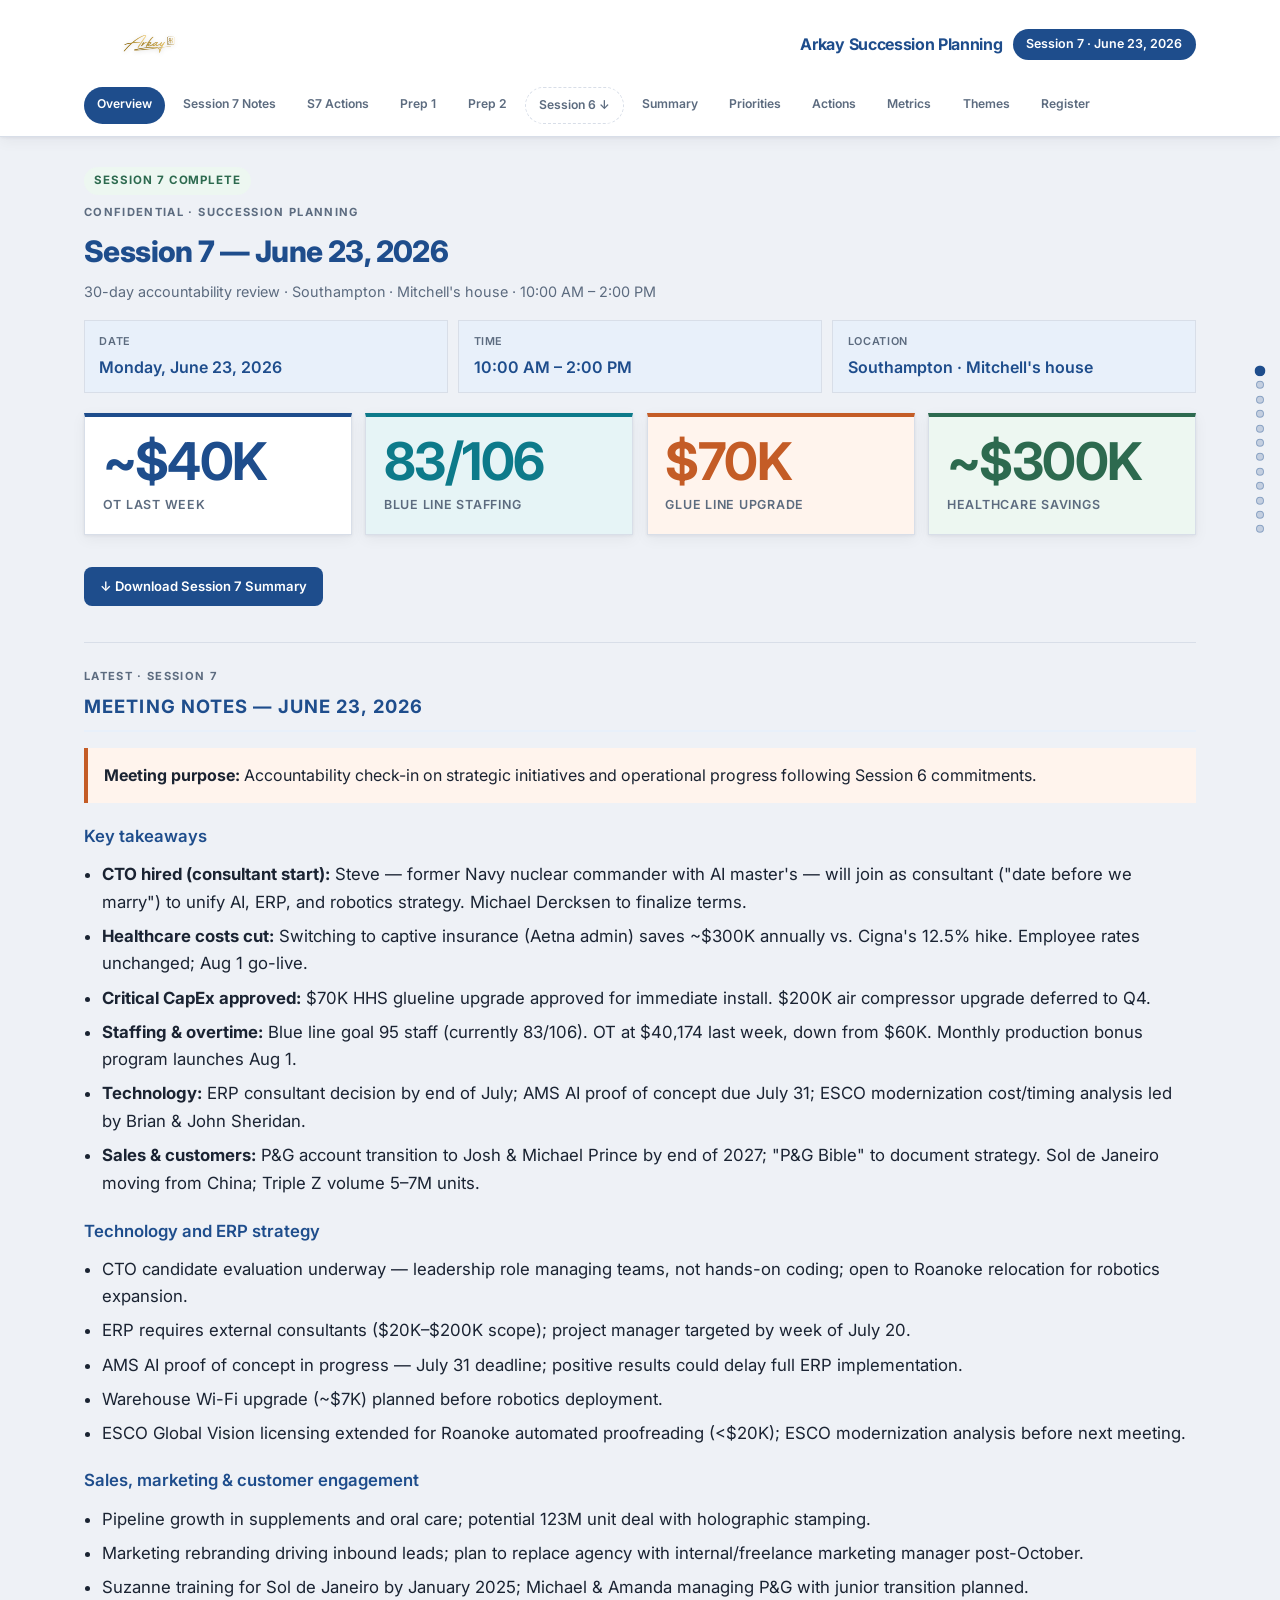
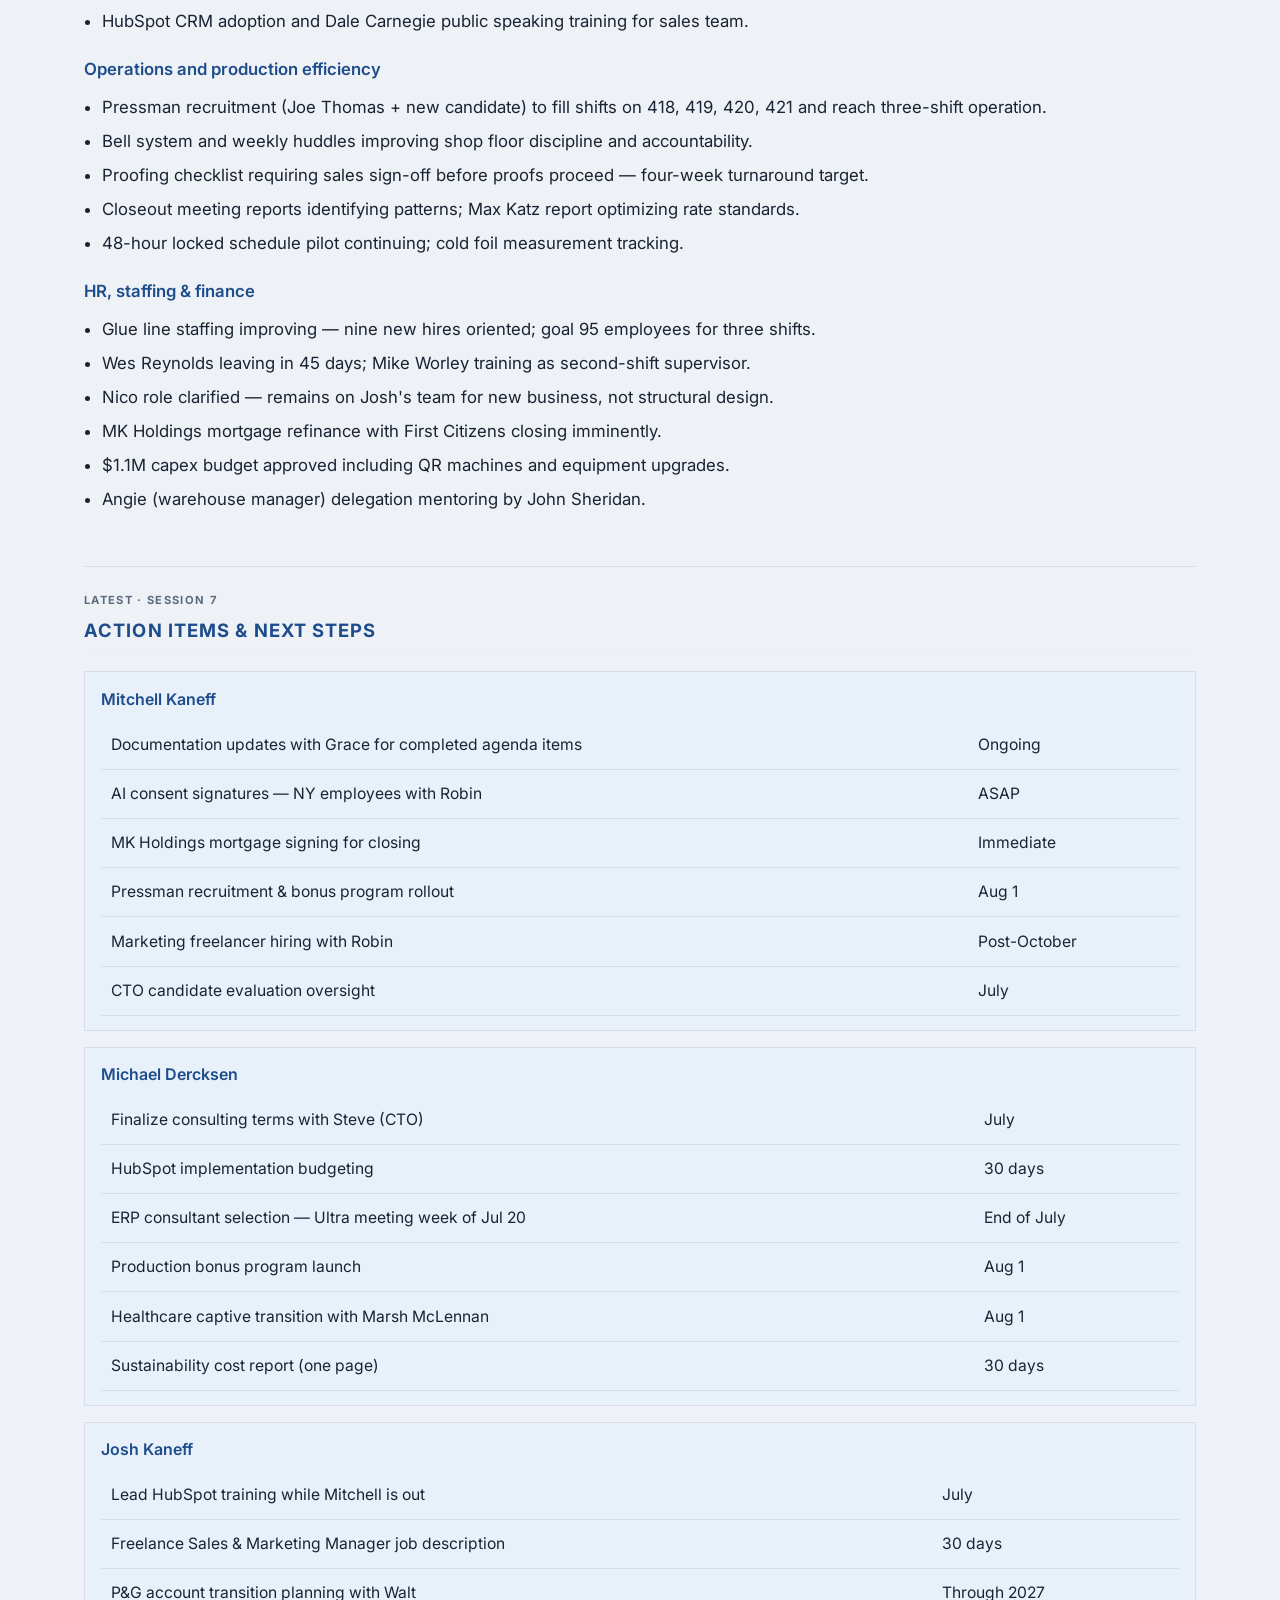
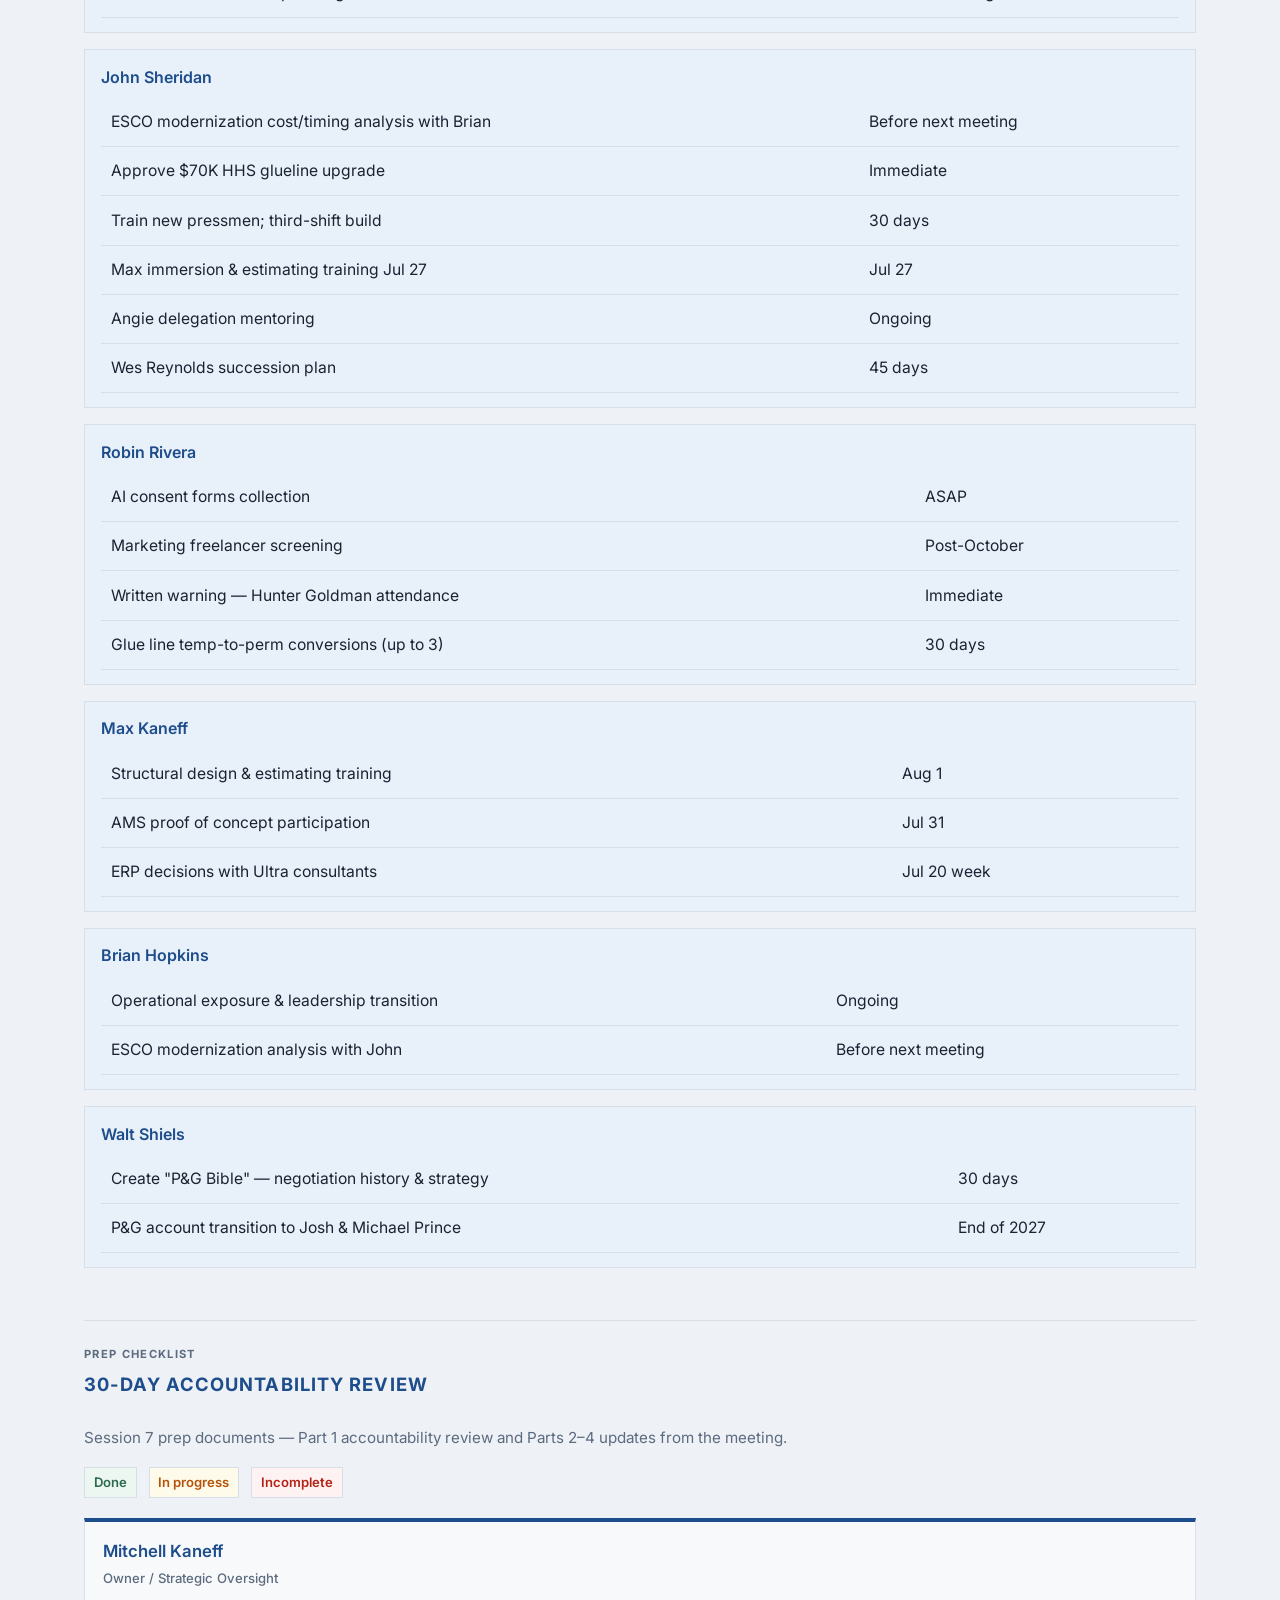
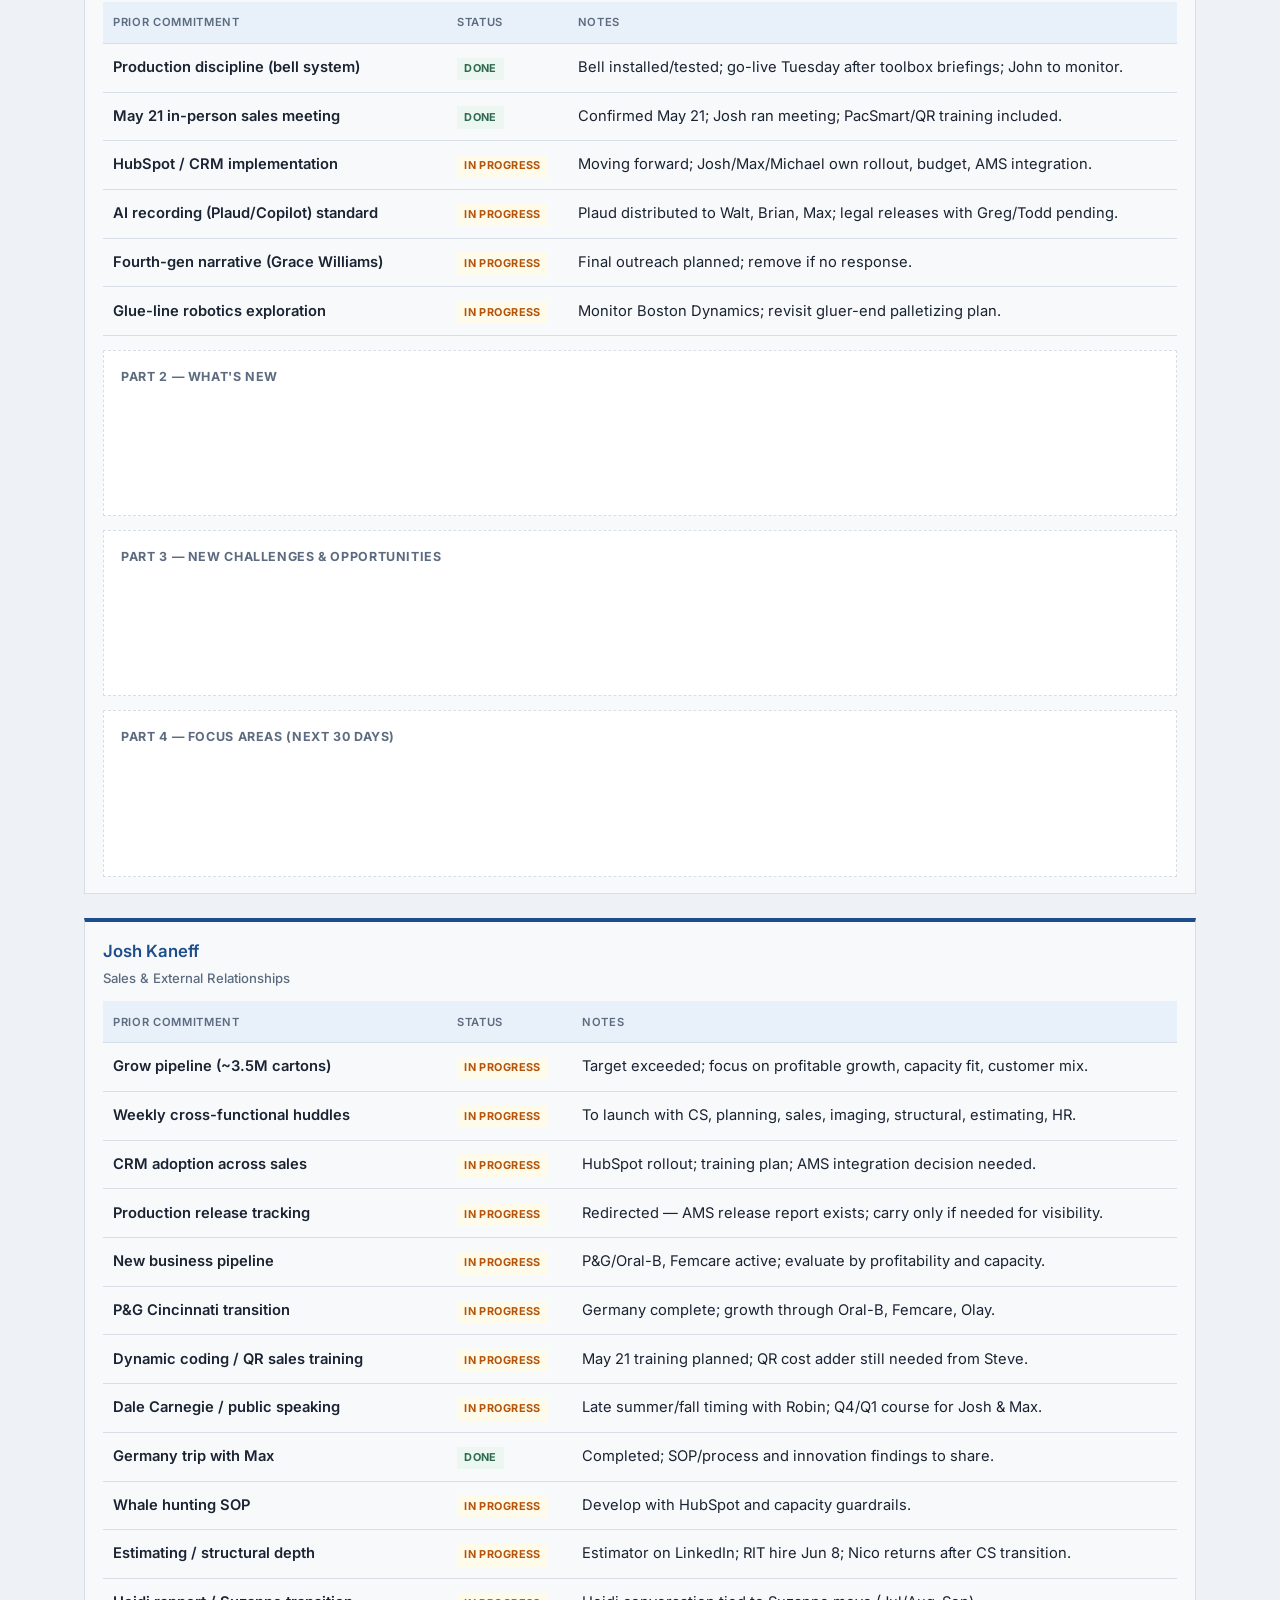
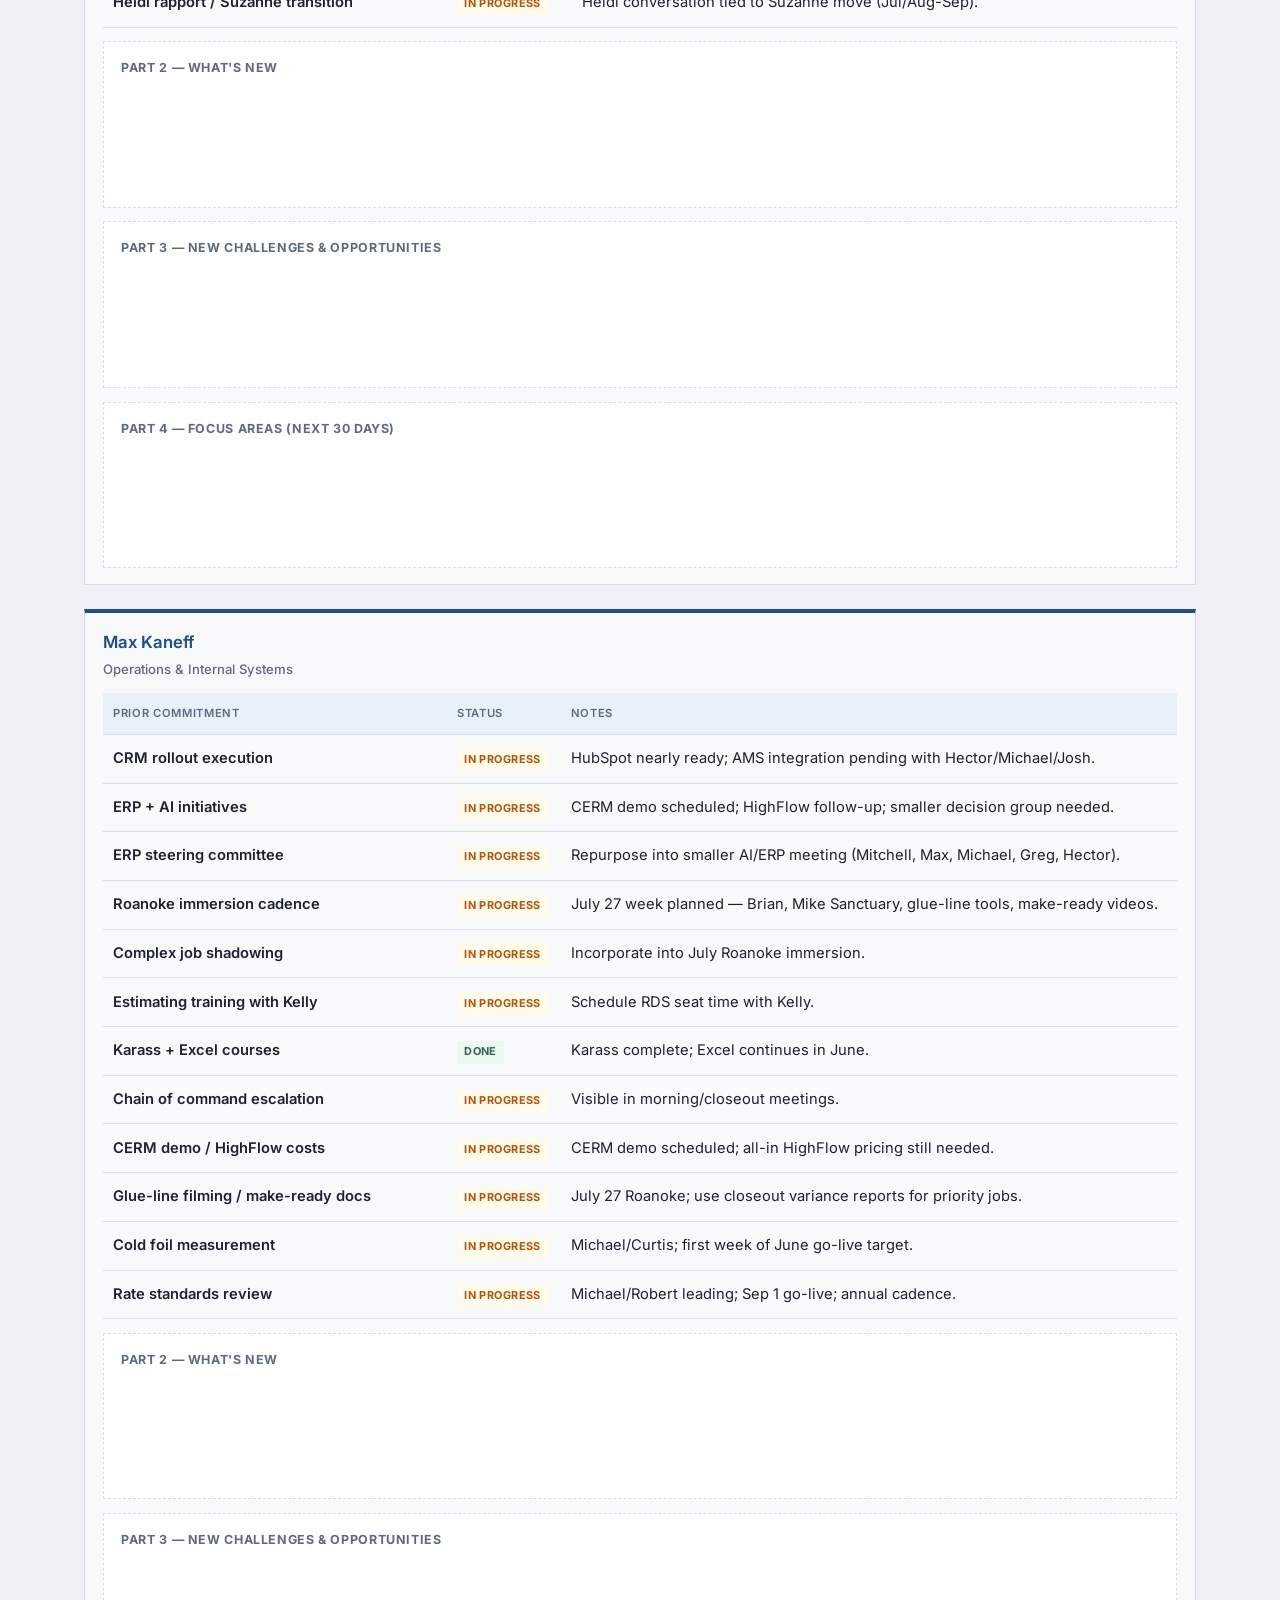
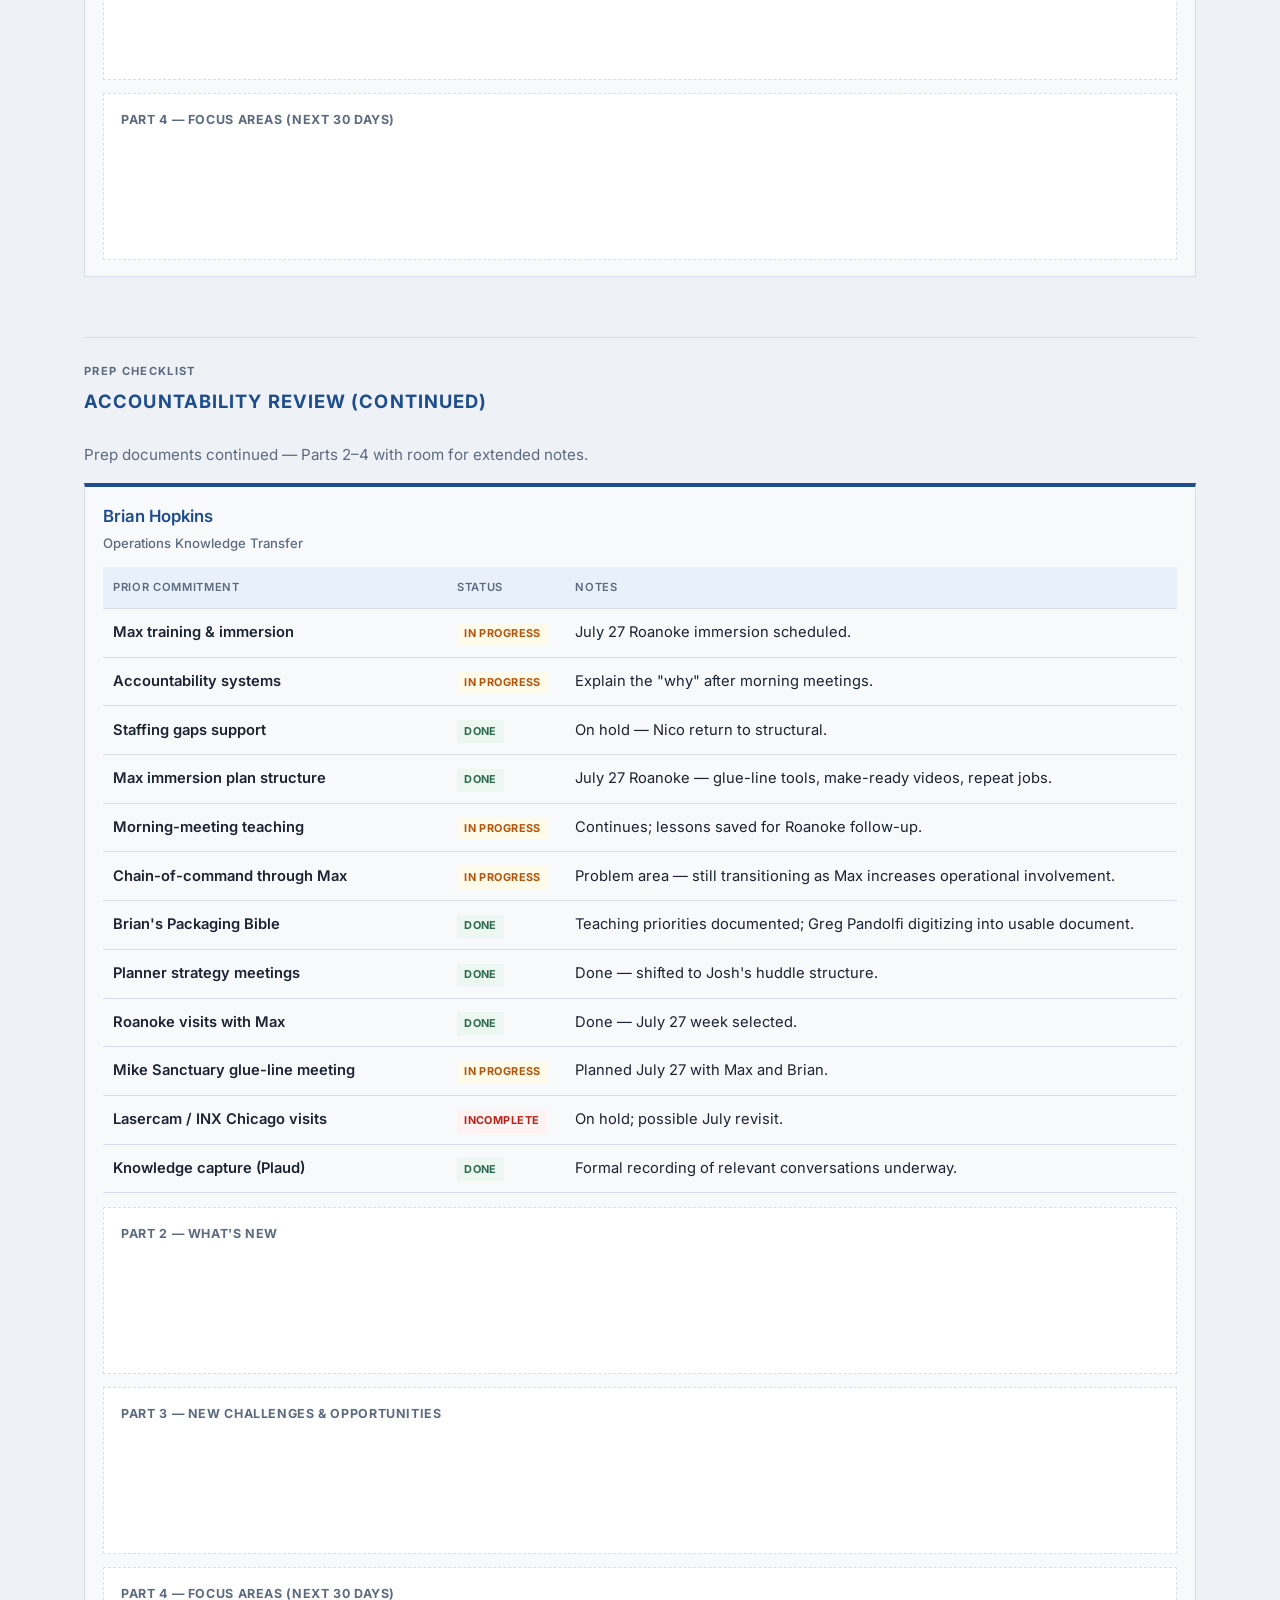
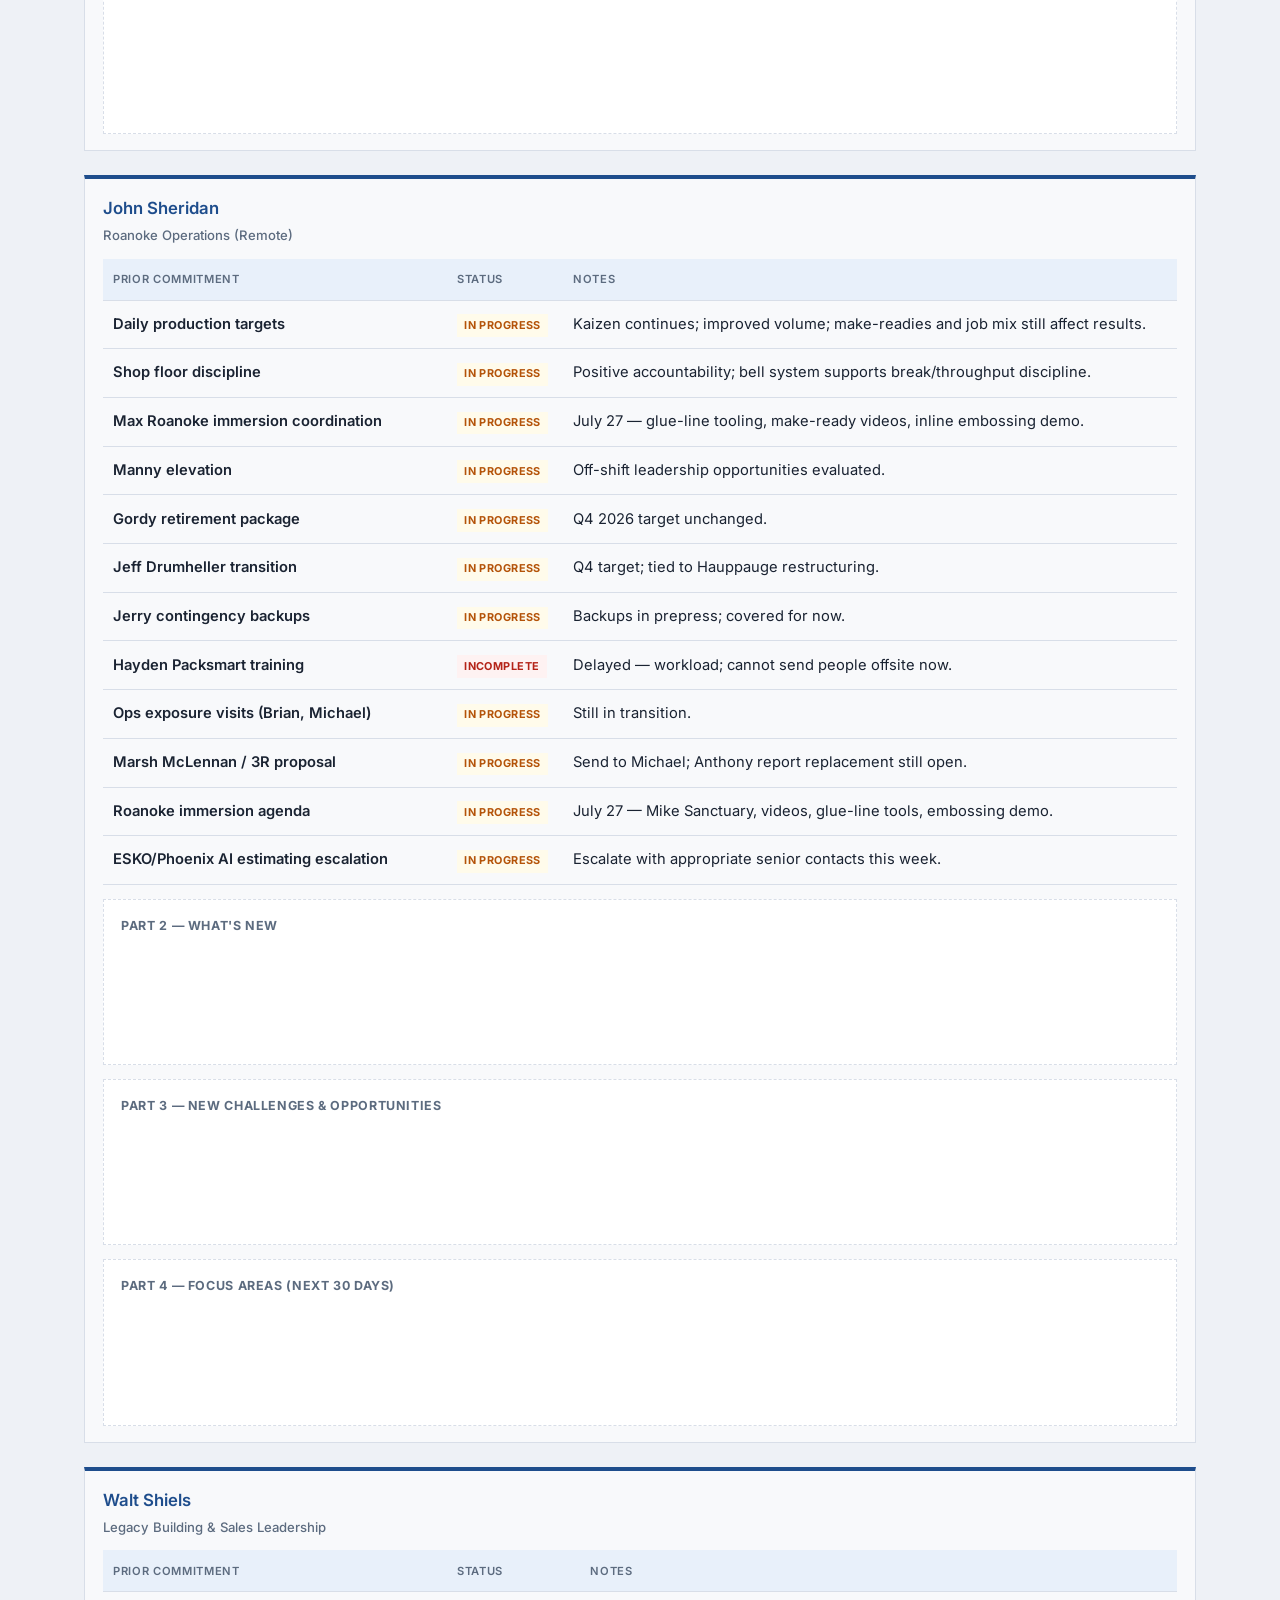
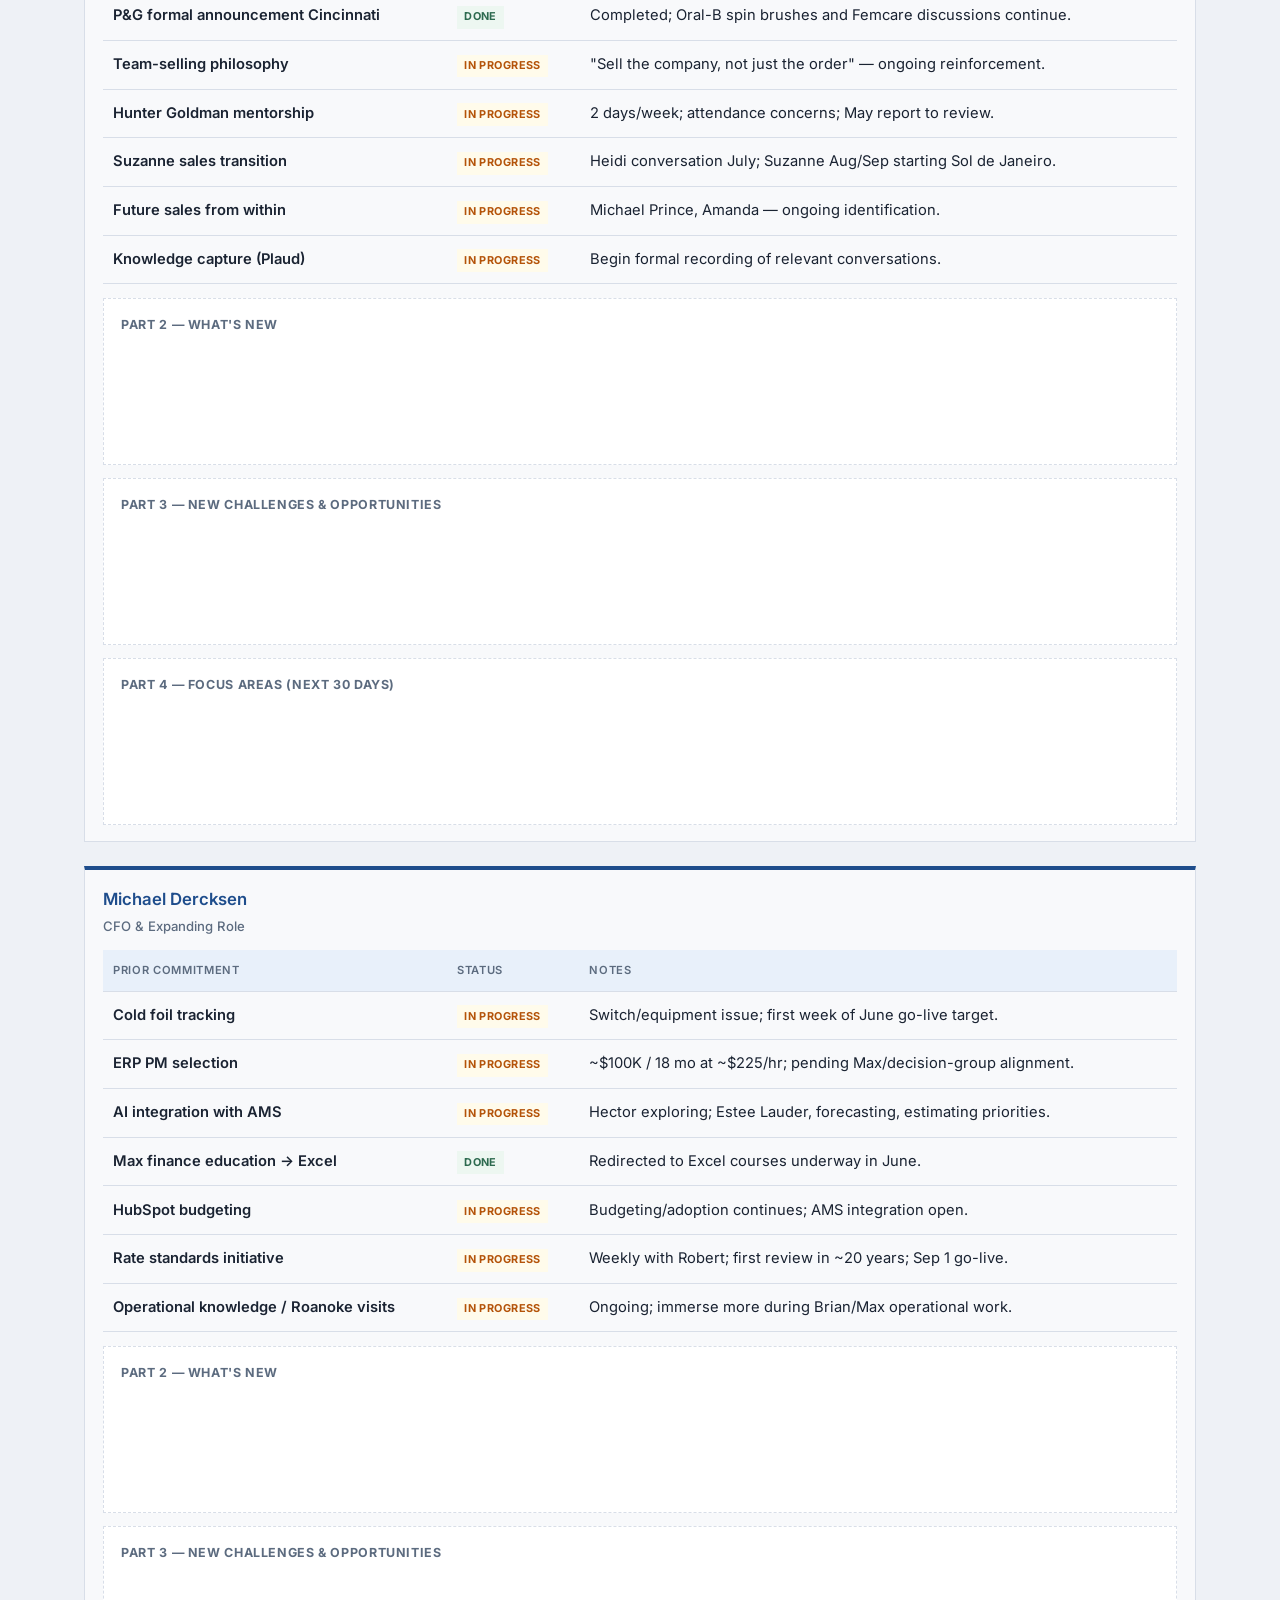
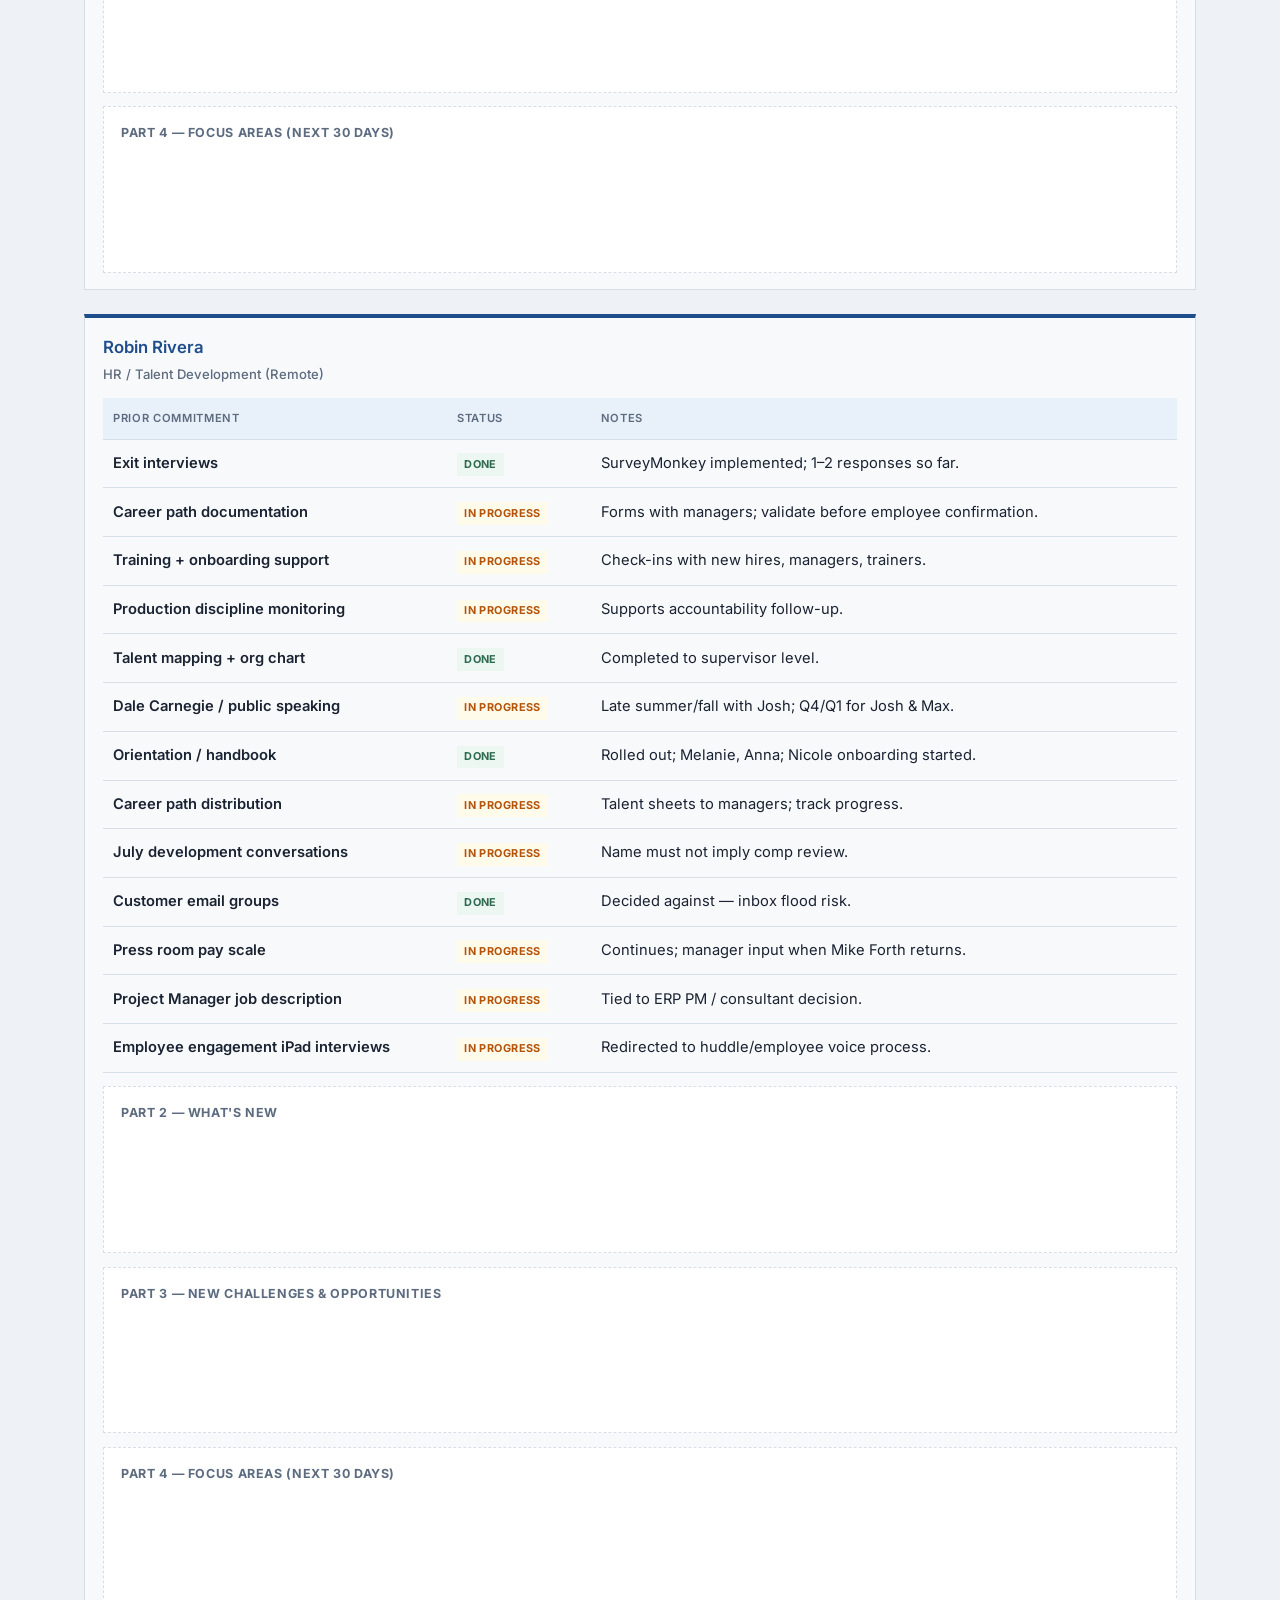
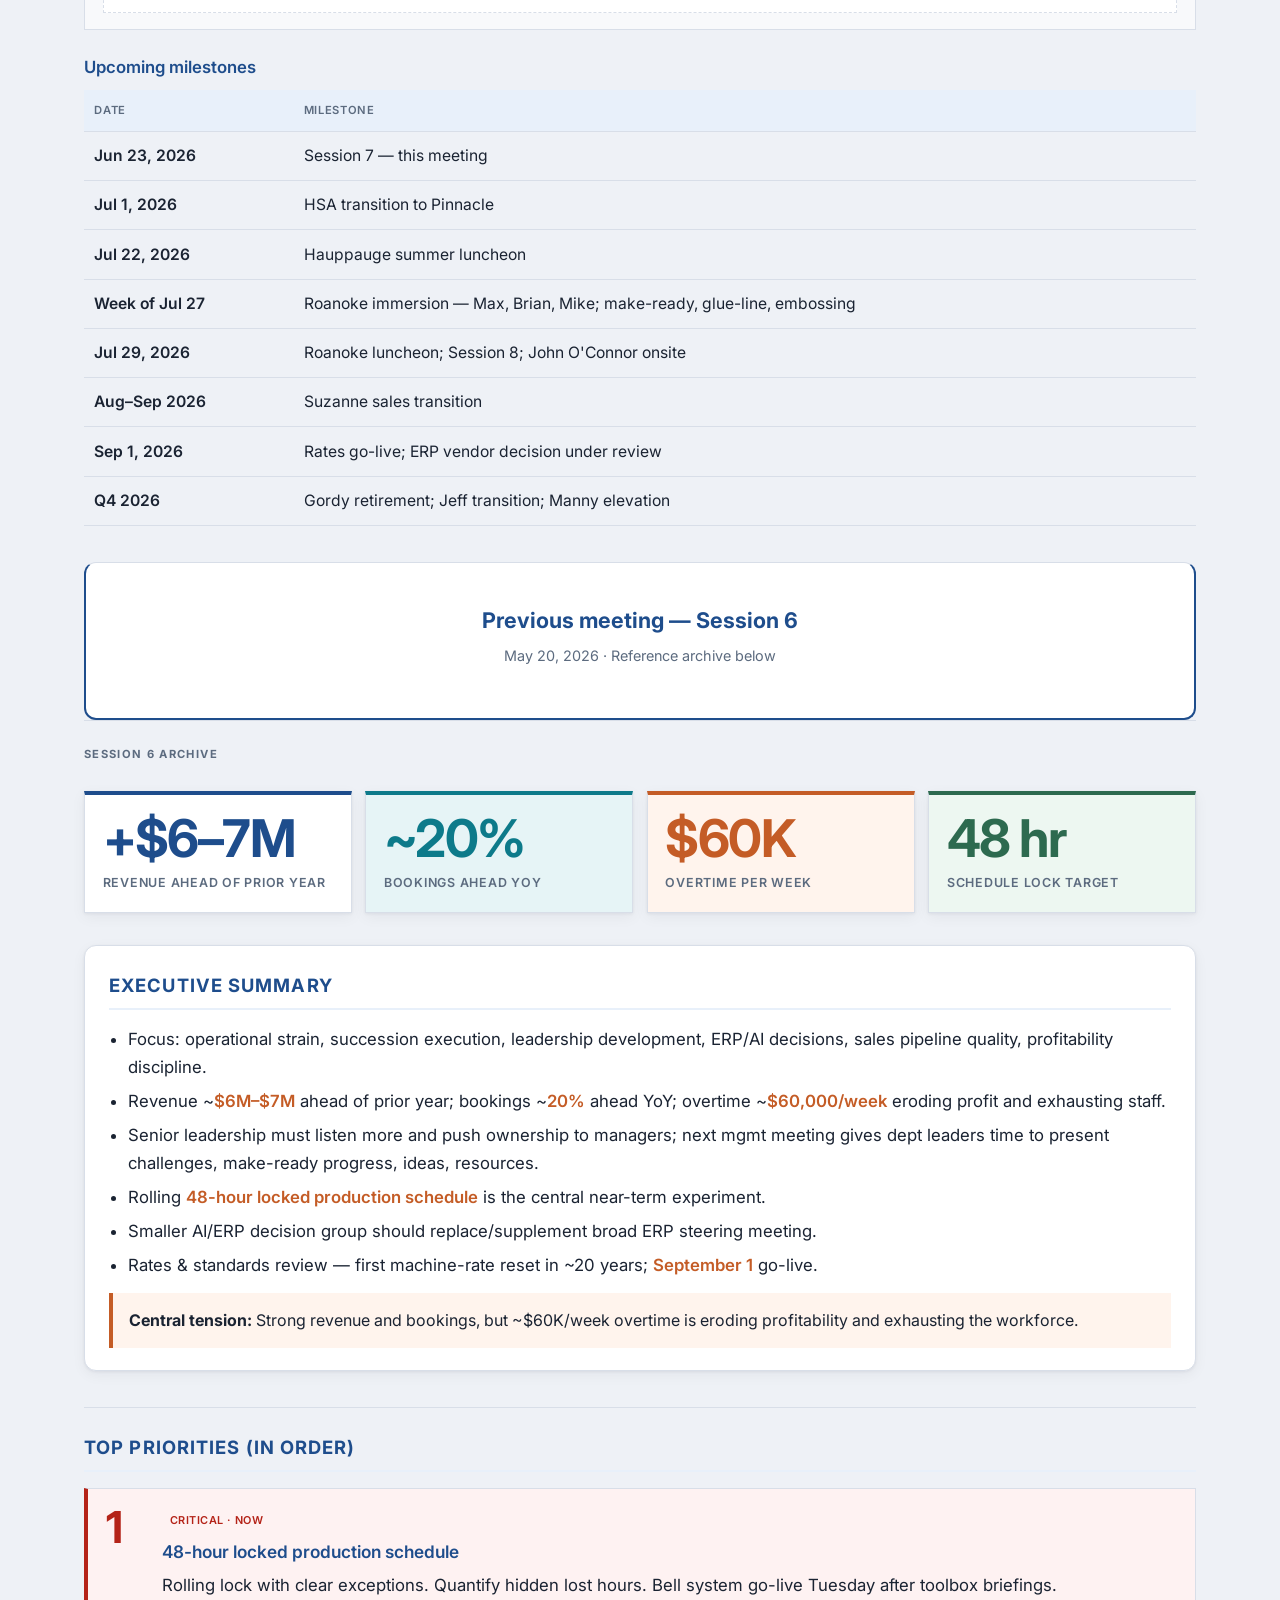
==== index.html @ f7eaaae0 "Restore Brian blank prep fields and switch summary download to PDF. Mark all X items done in Brian P" ====
<!DOCTYPE html>
<html lang="en">
<head>
  <meta charset="UTF-8" />
  <meta name="viewport" content="width=device-width, initial-scale=1.0" />
  <title>Arkay Succession Planning — Session 7 · June 23, 2026</title>
  <link rel="preconnect" href="https://fonts.googleapis.com" />
  <link rel="preconnect" href="https://fonts.gstatic.com" crossorigin />
  <link href="https://fonts.googleapis.com/css2?family=Inter:wght@400;500;600;700&display=swap" rel="stylesheet" />
  <style>
    :root {
      --bg: #eef1f6;
      --surface: #ffffff;
      --muted-bg: #f8f9fb;
      --text: #1a2332;
      --text-muted: #5c6b7f;
      --border: #d8dee8;
      --navy: #1e4d8c;
      --navy-soft: #e8f0fa;
      --teal: #0d7a8a;
      --teal-soft: #e6f4f6;
      --orange: #c45c26;
      --orange-soft: #fff4ed;
      --green: #2d6a4f;
      --green-soft: #edf7f1;
      --amber: #b45309;
      --amber-soft: #fffbeb;
      --red: #b42318;
      --red-soft: #fef2f2;
      --shadow: 0 1px 3px rgba(15, 23, 42, 0.06), 0 4px 14px rgba(15, 23, 42, 0.05);
      --radius: 12px;
      --header-h: 9.75rem;
    }

    *, *::before, *::after { box-sizing: border-box; margin: 0; padding: 0; }

    html {
      scroll-behavior: smooth;
      scroll-padding-top: var(--header-h);
    }

    body {
      font-family: "Inter", system-ui, sans-serif;
      font-size: 1.05rem;
      line-height: 1.65;
      color: var(--text);
      background: var(--bg);
    }

    .site-header {
      position: sticky;
      top: 0;
      z-index: 100;
      background: var(--surface);
      border-bottom: 1px solid var(--border);
      box-shadow: var(--shadow);
    }

    .header-inner {
      max-width: 72rem;
      margin: 0 auto;
      padding: 0.65rem 1.25rem 0.55rem;
    }

    .brand-row {
      display: flex;
      flex-wrap: wrap;
      align-items: center;
      gap: 0.85rem;
      margin-bottom: 0.55rem;
    }

    .logo-link {
      display: inline-flex;
      align-items: center;
      flex-shrink: 0;
      text-decoration: none;
      line-height: 0;
      transition: opacity 0.2s, transform 0.2s;
    }

    .logo-link:hover { opacity: 0.82; transform: scale(1.02); }

    .site-logo {
      height: clamp(48px, 7.5vw, 68px);
      width: auto;
      max-width: 220px;
      object-fit: contain;
      display: block;
      background: transparent;
      filter: drop-shadow(0 1px 2px rgba(0, 0, 0, 0.12));
    }

    .brand-meta {
      display: flex;
      flex-wrap: wrap;
      align-items: center;
      gap: 0.65rem;
      margin-left: auto;
    }

    .brand {
      font-size: 1rem;
      font-weight: 700;
      color: var(--navy);
      letter-spacing: -0.02em;
    }

    .date-pill {
      font-size: 0.78rem;
      font-weight: 600;
      color: #fff;
      background: var(--navy);
      padding: 0.35rem 0.85rem;
      border-radius: 999px;
    }

    .date-pill.muted {
      background: var(--muted-bg);
      color: var(--text-muted);
      border: 1px solid var(--border);
    }

    .tab-nav {
      display: flex;
      flex-wrap: wrap;
      gap: 0.35rem;
      padding-bottom: 0.25rem;
      overflow-x: auto;
    }

    .tab-nav a {
      font-size: 0.76rem;
      font-weight: 600;
      color: var(--text-muted);
      text-decoration: none;
      padding: 0.45rem 0.8rem;
      border-radius: 999px;
      white-space: nowrap;
    }

    .tab-nav a:hover { background: var(--muted-bg); color: var(--text); }
    .tab-nav a.active { background: var(--navy); color: #fff; }
    .tab-nav a.archive { border: 1px dashed var(--border); }

    nav.snap-dots {
      position: fixed;
      right: 1rem;
      top: 50%;
      transform: translateY(-50%);
      z-index: 90;
      display: flex;
      flex-direction: column;
      gap: 0.4rem;
    }

    nav.snap-dots a {
      width: 8px;
      height: 8px;
      border-radius: 50%;
      background: rgba(30, 77, 140, 0.2);
      border: 1px solid rgba(30, 77, 140, 0.35);
      transition: transform 0.2s, background 0.2s;
    }

    nav.snap-dots a:hover,
    nav.snap-dots a.active {
      background: var(--navy);
      transform: scale(1.35);
    }

    nav.snap-dots a span { display: none; }

    main {
      max-width: 72rem;
      margin: 0 auto;
      padding: 0 1.25rem 2rem;
    }

    .panel {
      padding: 1.75rem 0 2.25rem;
      position: relative;
    }

    .panel + .panel,
    .panel + .meeting-divider,
    .meeting-divider + .panel {
      border-top: 1px solid var(--border);
    }

    .panel.tall { padding-top: 1.5rem; }

    .panel-label {
      font-size: 0.7rem;
      font-weight: 700;
      letter-spacing: 0.12em;
      text-transform: uppercase;
      color: var(--text-muted);
      margin-bottom: 0.35rem;
    }

    .meeting-title {
      font-size: clamp(1.35rem, 3vw, 1.85rem);
      font-weight: 800;
      color: var(--navy);
      margin-bottom: 0.25rem;
      letter-spacing: -0.02em;
    }

    .meeting-date { font-size: 0.9rem; color: var(--text-muted); margin-bottom: 1rem; }

    .scroll-hint { display: none; }

    .meeting-divider {
      margin: 0;
      padding: 2.5rem 1.5rem;
      background: var(--surface);
      border: 2px solid var(--navy);
      border-radius: var(--radius);
      text-align: center;
    }

    .meeting-divider h2 { font-size: 1.35rem; color: var(--navy); margin-bottom: 0.35rem; }
    .meeting-divider p { color: var(--text-muted); font-size: 0.9rem; }

    .block, .panel .block-inner {
      background: var(--surface);
      border: 1px solid var(--border);
      box-shadow: var(--shadow);
      border-radius: var(--radius);
      padding: 1.5rem 1.5rem 1.35rem;
      width: 100%;
    }

    .badge {
      display: inline-block;
      font-size: 0.7rem;
      font-weight: 600;
      letter-spacing: 0.1em;
      text-transform: uppercase;
      color: var(--text-muted);
      background: var(--muted-bg);
      border: 1px solid var(--border);
      padding: 0.35rem 0.75rem;
      margin-bottom: 0.85rem;
    }

    h1 {
      font-size: clamp(1.75rem, 4vw, 2.35rem);
      font-weight: 700;
      color: var(--navy);
      letter-spacing: -0.02em;
    }

    .lede { color: var(--text-muted); margin-top: 0.5rem; font-size: 1.05rem; }

    /* Big number hero strip */
    .stat-row {
      display: grid;
      grid-template-columns: repeat(auto-fit, minmax(150px, 1fr));
      gap: 0.85rem;
      margin: 1.75rem 0 2rem;
    }

    .stat-box {
      background: var(--surface);
      border: 1px solid var(--border);
      padding: 1.15rem 1.1rem;
      box-shadow: var(--shadow);
    }

    .stat-box .big {
      font-size: clamp(2.25rem, 5vw, 3.25rem);
      font-weight: 700;
      line-height: 1;
      letter-spacing: -0.03em;
    }

    .stat-box .lbl {
      font-size: 0.78rem;
      font-weight: 600;
      text-transform: uppercase;
      letter-spacing: 0.06em;
      color: var(--text-muted);
      margin-top: 0.45rem;
    }

    .stat-box.a .big { color: var(--navy); }
    .stat-box.a { border-top: 4px solid var(--navy); }
    .stat-box.b .big { color: var(--teal); }
    .stat-box.b { border-top: 4px solid var(--teal); background: var(--teal-soft); }
    .stat-box.c .big { color: var(--orange); }
    .stat-box.c { border-top: 4px solid var(--orange); background: var(--orange-soft); }
    .stat-box.d .big { color: var(--green); }
    .stat-box.d { border-top: 4px solid var(--green); background: var(--green-soft); }

    section.block {
      background: var(--surface);
      border: 1px solid var(--border);
      box-shadow: var(--shadow);
      padding: 1.5rem 1.5rem 1.35rem;
      margin-bottom: 0;
      border-radius: var(--radius);
      width: 100%;
    }

    h2.section-title {
      font-size: 1.15rem;
      font-weight: 700;
      color: var(--navy);
      text-transform: uppercase;
      letter-spacing: 0.06em;
      margin-bottom: 1rem;
      padding-bottom: 0.5rem;
      border-bottom: 2px solid var(--navy-soft);
    }

    h3 {
      font-size: 1.05rem;
      font-weight: 600;
      color: var(--navy);
      margin: 1rem 0 0.4rem;
    }

    h3:first-child { margin-top: 0; }

    ul { margin: 0.35rem 0 0.75rem 1.2rem; }
    li { margin-bottom: 0.4rem; }
    p { margin-bottom: 0.6rem; }

    .hl { color: var(--orange); font-weight: 600; }

    .callout {
      background: var(--orange-soft);
      border-left: 4px solid var(--orange);
      padding: 0.9rem 1rem;
      margin-top: 0.85rem;
      font-size: 1rem;
    }

    /* Priority cards with big numbers */
    .priority-list { display: flex; flex-direction: column; gap: 0.75rem; }

    .priority-card {
      display: grid;
      grid-template-columns: auto 1fr;
      gap: 1rem;
      padding: 1rem 1.1rem;
      background: var(--muted-bg);
      border: 1px solid var(--border);
      align-items: start;
    }

    .priority-card .pnum {
      font-size: clamp(2rem, 4vw, 2.75rem);
      font-weight: 700;
      line-height: 1;
      color: var(--navy);
      min-width: 2.5rem;
    }

    .priority-card.critical .pnum { color: var(--red); }
    .priority-card.critical { background: var(--red-soft); border-left: 4px solid var(--red); }

    .priority-card h3 { margin: 0 0 0.35rem; font-size: 1.08rem; }

    .tag {
      display: inline-block;
      font-size: 0.68rem;
      font-weight: 600;
      text-transform: uppercase;
      letter-spacing: 0.05em;
      padding: 0.15rem 0.5rem;
      margin-bottom: 0.35rem;
    }

    .tag.p0 { background: var(--red-soft); color: var(--red); }
    .tag.p1 { background: var(--amber-soft); color: var(--amber); }
    .tag.p2 { background: var(--green-soft); color: var(--green); }

    /* Metrics grid - big numbers */
    .metrics-grid {
      display: grid;
      grid-template-columns: repeat(auto-fill, minmax(220px, 1fr));
      gap: 0.75rem;
    }

    .metric {
      padding: 1rem;
      border: 1px solid var(--border);
      background: var(--muted-bg);
    }

    .metric .big {
      font-size: clamp(1.65rem, 3.5vw, 2.35rem);
      font-weight: 700;
      color: var(--navy);
      line-height: 1.1;
      letter-spacing: -0.02em;
    }

    .metric .lbl {
      font-size: 0.72rem;
      font-weight: 600;
      text-transform: uppercase;
      letter-spacing: 0.05em;
      color: var(--text-muted);
      margin-bottom: 0.35rem;
    }

    .metric .sub { font-size: 0.9rem; color: var(--teal); margin-top: 0.35rem; font-weight: 500; }

    .metric.accent-orange { background: var(--orange-soft); border-left: 4px solid var(--orange); }
    .metric.accent-orange .big { color: var(--orange); }
    .metric.accent-teal { background: var(--teal-soft); border-left: 4px solid var(--teal); }
    .metric.accent-teal .big { color: var(--teal); }

    .grid-2 {
      display: grid;
      grid-template-columns: repeat(auto-fit, minmax(280px, 1fr));
      gap: 1rem;
      margin-top: 0.5rem;
    }

    .sub-card {
      padding: 1rem;
      background: var(--muted-bg);
      border: 1px solid var(--border);
      border-top: 3px solid var(--navy);
    }

    .sub-card.teal { border-top-color: var(--teal); }
    .sub-card.orange { border-top-color: var(--orange); }

    table {
      width: 100%;
      border-collapse: collapse;
      font-size: 0.98rem;
      margin-top: 0.5rem;
    }

    th, td {
      text-align: left;
      padding: 0.7rem 0.65rem;
      border-bottom: 1px solid var(--border);
      vertical-align: top;
    }

    th {
      font-size: 0.7rem;
      font-weight: 600;
      text-transform: uppercase;
      letter-spacing: 0.06em;
      color: var(--text-muted);
      background: var(--navy-soft);
    }

    td strong { font-weight: 600; }
    .actions-table td:nth-child(3) { color: var(--teal); font-weight: 600; white-space: nowrap; font-size: 0.9rem; }

    .action-group { margin-bottom: 1.25rem; }
    .action-group h3 {
      display: flex;
      align-items: center;
      gap: 0.5rem;
      padding: 0.5rem 0.75rem;
      margin: 0 0 0.5rem;
      font-size: 0.95rem;
      text-transform: uppercase;
      letter-spacing: 0.05em;
    }

    .action-group.p0 h3 { background: var(--red-soft); color: var(--red); }
    .action-group.p1 h3 { background: var(--amber-soft); color: var(--amber); }
    .action-group.p2 h3 { background: var(--green-soft); color: var(--green); }
    .action-group.p3 h3 { background: var(--navy-soft); color: var(--navy); }

    .owner-block {
      margin-bottom: 1rem;
      padding: 0.85rem 1rem;
      background: var(--navy-soft);
      border: 1px solid var(--border);
    }

    .owner-block h3 { margin: 0 0 0.45rem; color: var(--navy); font-size: 1rem; }

    .footer-note {
      text-align: center;
      font-size: 0.82rem;
      color: var(--text-muted);
      margin-top: 2rem;
    }

    .page-nav {
      display: flex;
      flex-wrap: wrap;
      gap: 0.5rem;
      margin-bottom: 1.5rem;
    }

    .page-nav a {
      font-size: 0.78rem;
      font-weight: 600;
      color: var(--navy);
      text-decoration: none;
      padding: 0.4rem 0.75rem;
      background: var(--surface);
      border: 1px solid var(--border);
    }

    .page-nav a:hover { background: var(--navy-soft); }

    .meeting-meta {
      display: grid;
      grid-template-columns: repeat(auto-fit, minmax(180px, 1fr));
      gap: 0.65rem;
      margin-top: 1rem;
    }

    .meta-item {
      background: var(--navy-soft);
      border: 1px solid var(--border);
      padding: 0.75rem 0.9rem;
    }

    .meta-item .lbl {
      font-size: 0.68rem;
      font-weight: 600;
      text-transform: uppercase;
      letter-spacing: 0.06em;
      color: var(--text-muted);
    }

    .meta-item .val {
      font-size: 1rem;
      font-weight: 600;
      color: var(--navy);
      margin-top: 0.2rem;
    }

    .agenda-row td:first-child {
      font-weight: 700;
      color: var(--navy);
      white-space: nowrap;
      width: 7rem;
    }

    .agenda-block {
      margin-bottom: 1.35rem;
      padding-bottom: 1.25rem;
      border-bottom: 1px solid var(--border);
    }

    .agenda-block:last-child { border-bottom: none; margin-bottom: 0; padding-bottom: 0; }

    .agenda-block h3 {
      font-size: 1.05rem;
      font-weight: 700;
      color: var(--navy);
      margin: 0 0 0.25rem;
    }

    .agenda-meta {
      font-size: 0.82rem;
      color: var(--text-muted);
      margin-bottom: 0.55rem;
    }

    .agenda-meta strong { color: var(--teal); }

    .agenda-block ul { margin: 0.35rem 0 0 1.15rem; }
    .agenda-block li { margin-bottom: 0.3rem; font-size: 0.98rem; }

    .agenda-owner {
      margin-top: 0.65rem;
      padding: 0.65rem 0.85rem;
      background: var(--muted-bg);
      border-left: 3px solid var(--navy);
    }

    .agenda-owner h4 {
      font-size: 0.88rem;
      font-weight: 700;
      color: var(--navy);
      margin: 0 0 0.3rem;
    }

    .decision-box {
      margin-top: 0.55rem;
      padding: 0.65rem 0.85rem;
      background: var(--orange-soft);
      border-left: 4px solid var(--orange);
      font-size: 0.92rem;
      font-weight: 600;
    }

    .decision-box span { color: var(--orange); text-transform: uppercase; font-size: 0.72rem; letter-spacing: 0.05em; display: block; margin-bottom: 0.2rem; }

    .agenda-purpose {
      font-size: 1rem;
      color: var(--text-muted);
      margin-bottom: 1rem;
      padding: 0.85rem 1rem;
      background: var(--navy-soft);
      border: 1px solid var(--border);
    }

    .prep-intro {
      font-size: 0.95rem;
      color: var(--text-muted);
      margin-bottom: 1rem;
    }

    .legend {
      display: flex;
      flex-wrap: wrap;
      gap: 0.75rem;
      margin-bottom: 1.25rem;
      font-size: 0.82rem;
      font-weight: 600;
    }

    .legend span { padding: 0.25rem 0.55rem; border: 1px solid var(--border); }
    .legend .done { background: var(--green-soft); color: var(--green); }
    .legend .progress { background: var(--amber-soft); color: var(--amber); }
    .legend .incomplete { background: var(--red-soft); color: var(--red); }

    .status {
      display: inline-block;
      font-size: 0.68rem;
      font-weight: 700;
      text-transform: uppercase;
      letter-spacing: 0.04em;
      padding: 0.15rem 0.45rem;
      white-space: nowrap;
    }

    .status.done { background: var(--green-soft); color: var(--green); }
    .status.progress { background: var(--amber-soft); color: var(--amber); }
    .status.incomplete { background: var(--red-soft); color: var(--red); }

    .prep-owner {
      margin-bottom: 1.5rem;
      padding: 1rem 1.1rem;
      background: var(--muted-bg);
      border: 1px solid var(--border);
      border-top: 4px solid var(--navy);
    }

    .prep-owner h3 {
      font-size: 1.05rem;
      color: var(--navy);
      margin: 0 0 0.15rem;
    }

    .prep-owner .role {
      font-size: 0.82rem;
      color: var(--text-muted);
      margin-bottom: 0.75rem;
      font-weight: 500;
    }

    .prep-table { font-size: 0.92rem; }
    .prep-table td:first-child { font-weight: 600; width: 32%; }

    .prep-blank {
      margin-top: 0.85rem;
      padding: 1rem 1.1rem;
      background: var(--surface);
      border: 1px dashed var(--border);
      min-height: 9rem;
    }

    .prep-blank h4 {
      font-size: 0.78rem;
      font-weight: 700;
      text-transform: uppercase;
      letter-spacing: 0.05em;
      color: var(--text-muted);
      margin-bottom: 0.5rem;
    }

    .prep-blank .prep-content {
      font-size: 0.92rem;
      color: var(--text);
      line-height: 1.65;
      min-height: 6.5rem;
    }

    .prep-blank .prep-content ul {
      margin: 0.25rem 0 0 1.15rem;
    }

    .prep-blank .prep-content li {
      margin-bottom: 0.3rem;
    }

    .prep-blank .prep-placeholder {
      font-size: 0.88rem;
      color: var(--text-muted);
      font-style: italic;
      min-height: 6.5rem;
    }

    .download-bar {
      display: flex;
      flex-wrap: wrap;
      gap: 0.65rem;
      margin-top: 1.25rem;
    }

    .download-btn {
      display: inline-flex;
      align-items: center;
      gap: 0.4rem;
      padding: 0.55rem 1rem;
      background: var(--navy);
      color: #fff;
      text-decoration: none;
      border-radius: 8px;
      font-size: 0.82rem;
      font-weight: 600;
      transition: background 0.2s, transform 0.2s;
    }

    .download-btn:hover {
      background: #163d72;
      transform: translateY(-1px);
    }

    .session-complete {
      display: inline-block;
      font-size: 0.72rem;
      font-weight: 700;
      letter-spacing: 0.08em;
      text-transform: uppercase;
      color: var(--green);
      background: var(--green-soft);
      padding: 0.3rem 0.65rem;
      border-radius: 999px;
      margin-bottom: 0.5rem;
    }

    .page-nav { display: none; }

    .section-divider {
      display: none;
    }

    @media (max-width: 640px) {
      nav.snap-dots { display: none; }
      .brand { font-size: 0.9rem; }
      .brand-meta { margin-left: 0; width: 100%; justify-content: space-between; }
      .tab-nav a { font-size: 0.7rem; padding: 0.4rem 0.6rem; }
    }

    @media (max-width: 600px) {
      .priority-card { grid-template-columns: 1fr; }
      .priority-card .pnum { font-size: 2rem; }
    }

    @media print {
      @page {
        size: letter portrait;
        margin: 0.4in 0.45in;
      }

      html { scroll-snap-type: none; font-size: 10pt; }

      body {
        background: #fff !important;
        color: #000;
        font-size: 0.95rem;
        line-height: 1.45;
        -webkit-print-color-adjust: exact;
        print-color-adjust: exact;
      }

      .site-header { position: static; }
      .tab-nav, nav.snap-dots, .scroll-hint, .download-bar { display: none !important; }

      main {
        max-width: none;
        width: 142.857%;
        padding: 0;
        margin: 0;
        transform: scale(0.7);
        transform-origin: top left;
      }

      .panel, .meeting-divider {
        scroll-snap-align: none;
        scroll-snap-stop: normal;
        min-height: auto;
        page-break-after: always;
      }

      .block,
      .prep-owner,
      .owner-block,
      .priority-card,
      .agenda-owner,
      .decision-box,
      .stat-box,
      .metric,
      .action-group,
      .sub-card {
        box-shadow: none !important;
        page-break-inside: avoid;
      }

      table { font-size: 0.88rem; }
      tr { page-break-inside: avoid; }

      h1 { font-size: 1.5rem; }
      h2.section-title { font-size: 0.95rem; }
      h3 { font-size: 0.92rem; }

      .footer-note { margin-top: 1rem; }
    }
  </style>
</head>
<body>

<header class="site-header">
  <div class="header-inner">
    <div class="brand-row">
      <a href="https://www.linkedin.com/company/arkaypackaging/?viewAsMember=true" class="logo-link" target="_blank" rel="noopener noreferrer" aria-label="Arkay Packaging on LinkedIn">
        <img src="arkay-logo.png" alt="Arkay Packaging" class="site-logo" width="220" height="68" />
      </a>
      <div class="brand-meta">
        <div class="brand">Arkay Succession Planning</div>
        <span class="date-pill">Session 7 · June 23, 2026</span>
      </div>
    </div>
    <nav class="tab-nav" aria-label="Sections">
      <a href="#hero" class="active">Overview</a>
      <a href="#session7-notes">Session 7 Notes</a>
      <a href="#session7-actions">S7 Actions</a>
      <a href="#prep-1">Prep 1</a>
      <a href="#prep-2">Prep 2</a>
      <a href="#session6-intro" class="archive">Session 6 ↓</a>
      <a href="#summary">Summary</a>
      <a href="#priorities">Priorities</a>
      <a href="#actions">Actions</a>
      <a href="#metrics">Metrics</a>
      <a href="#themes">Themes</a>
      <a href="#register">Register</a>
    </nav>
  </div>
</header>

<nav class="snap-dots" aria-label="Section navigation">
  <a href="#hero" title="Overview"></a>
  <a href="#session7-notes" title="Session 7 Notes"></a>
  <a href="#session7-actions" title="Session 7 Actions"></a>
  <a href="#prep-1" title="Prep 1"></a>
  <a href="#prep-2" title="Prep 2"></a>
  <a href="#session6-intro" title="Session 6"></a>
  <a href="#summary" title="Summary"></a>
  <a href="#priorities" title="Priorities"></a>
  <a href="#actions" title="Actions"></a>
  <a href="#metrics" title="Metrics"></a>
  <a href="#themes" title="Themes"></a>
  <a href="#register" title="Register"></a>
</nav>

<main>

  <section id="hero" class="panel" style="position:relative">
    <span class="session-complete">Session 7 complete</span>
    <p class="panel-label">Confidential · Succession Planning</p>
    <h2 class="meeting-title">Session 7 — June 23, 2026</h2>
    <p class="meeting-date">30-day accountability review · Southampton · Mitchell's house · 10:00 AM – 2:00 PM</p>
    <div class="meeting-meta">
      <div class="meta-item"><div class="lbl">Date</div><div class="val">Monday, June 23, 2026</div></div>
      <div class="meta-item"><div class="lbl">Time</div><div class="val">10:00 AM – 2:00 PM</div></div>
      <div class="meta-item"><div class="lbl">Location</div><div class="val">Southampton · Mitchell's house</div></div>
    </div>
    <div class="stat-row" style="margin-top:1.25rem">
      <div class="stat-box a"><div class="big">~$40K</div><div class="lbl">OT last week</div></div>
      <div class="stat-box b"><div class="big">83/106</div><div class="lbl">Blue line staffing</div></div>
      <div class="stat-box c"><div class="big">$70K</div><div class="lbl">Glue line upgrade</div></div>
      <div class="stat-box d"><div class="big">~$300K</div><div class="lbl">Healthcare savings</div></div>
    </div>
    <div class="download-bar">
      <a class="download-btn" href="downloads/session-7-summary.pdf" download="Arkay-Session-7-Summary-Meeting-Notes.pdf">↓ Download Session 7 Summary</a>
    </div>
  </section>

  <section id="session7-notes" class="panel tall">
    <p class="panel-label">Latest · Session 7</p>
    <h2 class="section-title">Meeting notes — June 23, 2026</h2>
    <div class="callout" style="margin-bottom:1.25rem"><strong>Meeting purpose:</strong> Accountability check-in on strategic initiatives and operational progress following Session 6 commitments.</div>

    <h3 style="margin-bottom:0.65rem;color:var(--navy)">Key takeaways</h3>
    <ul style="margin:0 0 1.25rem 1.15rem">
      <li><strong>CTO hired (consultant start):</strong> Steve — former Navy nuclear commander with AI master's — will join as consultant ("date before we marry") to unify AI, ERP, and robotics strategy. Michael Dercksen to finalize terms.</li>
      <li><strong>Healthcare costs cut:</strong> Switching to captive insurance (Aetna admin) saves ~$300K annually vs. Cigna's 12.5% hike. Employee rates unchanged; Aug 1 go-live.</li>
      <li><strong>Critical CapEx approved:</strong> $70K HHS glueline upgrade approved for immediate install. $200K air compressor upgrade deferred to Q4.</li>
      <li><strong>Staffing &amp; overtime:</strong> Blue line goal 95 staff (currently 83/106). OT at $40,174 last week, down from $60K. Monthly production bonus program launches Aug 1.</li>
      <li><strong>Technology:</strong> ERP consultant decision by end of July; AMS AI proof of concept due July 31; ESCO modernization cost/timing analysis led by Brian &amp; John Sheridan.</li>
      <li><strong>Sales &amp; customers:</strong> P&amp;G account transition to Josh &amp; Michael Prince by end of 2027; "P&amp;G Bible" to document strategy. Sol de Janeiro moving from China; Triple Z volume 5–7M units.</li>
    </ul>

    <h3 style="margin:1.25rem 0 0.65rem;color:var(--navy)">Technology and ERP strategy</h3>
    <ul style="margin:0 0 1rem 1.15rem">
      <li>CTO candidate evaluation underway — leadership role managing teams, not hands-on coding; open to Roanoke relocation for robotics expansion.</li>
      <li>ERP requires external consultants ($20K–$200K scope); project manager targeted by week of July 20.</li>
      <li>AMS AI proof of concept in progress — July 31 deadline; positive results could delay full ERP implementation.</li>
      <li>Warehouse Wi-Fi upgrade (~$7K) planned before robotics deployment.</li>
      <li>ESCO Global Vision licensing extended for Roanoke automated proofreading (&lt;$20K); ESCO modernization analysis before next meeting.</li>
    </ul>

    <h3 style="margin:1.25rem 0 0.65rem;color:var(--navy)">Sales, marketing &amp; customer engagement</h3>
    <ul style="margin:0 0 1rem 1.15rem">
      <li>Pipeline growth in supplements and oral care; potential 123M unit deal with holographic stamping.</li>
      <li>Marketing rebranding driving inbound leads; plan to replace agency with internal/freelance marketing manager post-October.</li>
      <li>Suzanne training for Sol de Janeiro by January 2025; Michael &amp; Amanda managing P&amp;G with junior transition planned.</li>
      <li>HubSpot CRM adoption and Dale Carnegie public speaking training for sales team.</li>
    </ul>

    <h3 style="margin:1.25rem 0 0.65rem;color:var(--navy)">Operations and production efficiency</h3>
    <ul style="margin:0 0 1rem 1.15rem">
      <li>Pressman recruitment (Joe Thomas + new candidate) to fill shifts on 418, 419, 420, 421 and reach three-shift operation.</li>
      <li>Bell system and weekly huddles improving shop floor discipline and accountability.</li>
      <li>Proofing checklist requiring sales sign-off before proofs proceed — four-week turnaround target.</li>
      <li>Closeout meeting reports identifying patterns; Max Katz report optimizing rate standards.</li>
      <li>48-hour locked schedule pilot continuing; cold foil measurement tracking.</li>
    </ul>

    <h3 style="margin:1.25rem 0 0.65rem;color:var(--navy)">HR, staffing &amp; finance</h3>
    <ul style="margin:0 0 1rem 1.15rem">
      <li>Glue line staffing improving — nine new hires oriented; goal 95 employees for three shifts.</li>
      <li>Wes Reynolds leaving in 45 days; Mike Worley training as second-shift supervisor.</li>
      <li>Nico role clarified — remains on Josh's team for new business, not structural design.</li>
      <li>MK Holdings mortgage refinance with First Citizens closing imminently.</li>
      <li>$1.1M capex budget approved including QR machines and equipment upgrades.</li>
      <li>Angie (warehouse manager) delegation mentoring by John Sheridan.</li>
    </ul>
  </section>

  <section id="session7-actions" class="panel tall">
    <p class="panel-label">Latest · Session 7</p>
    <h2 class="section-title">Action items &amp; next steps</h2>

    <div class="owner-block"><h3>Mitchell Kaneff</h3>
      <table class="actions-table"><tbody>
        <tr><td>Documentation updates with Grace for completed agenda items</td><td>Ongoing</td></tr>
        <tr><td>AI consent signatures — NY employees with Robin</td><td>ASAP</td></tr>
        <tr><td>MK Holdings mortgage signing for closing</td><td>Immediate</td></tr>
        <tr><td>Pressman recruitment &amp; bonus program rollout</td><td>Aug 1</td></tr>
        <tr><td>Marketing freelancer hiring with Robin</td><td>Post-October</td></tr>
        <tr><td>CTO candidate evaluation oversight</td><td>July</td></tr>
      </tbody></table>
    </div>
    <div class="owner-block"><h3>Michael Dercksen</h3>
      <table class="actions-table"><tbody>
        <tr><td>Finalize consulting terms with Steve (CTO)</td><td>July</td></tr>
        <tr><td>HubSpot implementation budgeting</td><td>30 days</td></tr>
        <tr><td>ERP consultant selection — Ultra meeting week of Jul 20</td><td>End of July</td></tr>
        <tr><td>Production bonus program launch</td><td>Aug 1</td></tr>
        <tr><td>Healthcare captive transition with Marsh McLennan</td><td>Aug 1</td></tr>
        <tr><td>Sustainability cost report (one page)</td><td>30 days</td></tr>
      </tbody></table>
    </div>
    <div class="owner-block"><h3>Josh Kaneff</h3>
      <table class="actions-table"><tbody>
        <tr><td>Lead HubSpot training while Mitchell is out</td><td>July</td></tr>
        <tr><td>Freelance Sales &amp; Marketing Manager job description</td><td>30 days</td></tr>
        <tr><td>P&amp;G account transition planning with Walt</td><td>Through 2027</td></tr>
      </tbody></table>
    </div>
    <div class="owner-block"><h3>John Sheridan</h3>
      <table class="actions-table"><tbody>
        <tr><td>ESCO modernization cost/timing analysis with Brian</td><td>Before next meeting</td></tr>
        <tr><td>Approve $70K HHS glueline upgrade</td><td>Immediate</td></tr>
        <tr><td>Train new pressmen; third-shift build</td><td>30 days</td></tr>
        <tr><td>Max immersion &amp; estimating training Jul 27</td><td>Jul 27</td></tr>
        <tr><td>Angie delegation mentoring</td><td>Ongoing</td></tr>
        <tr><td>Wes Reynolds succession plan</td><td>45 days</td></tr>
      </tbody></table>
    </div>
    <div class="owner-block"><h3>Robin Rivera</h3>
      <table class="actions-table"><tbody>
        <tr><td>AI consent forms collection</td><td>ASAP</td></tr>
        <tr><td>Marketing freelancer screening</td><td>Post-October</td></tr>
        <tr><td>Written warning — Hunter Goldman attendance</td><td>Immediate</td></tr>
        <tr><td>Glue line temp-to-perm conversions (up to 3)</td><td>30 days</td></tr>
      </tbody></table>
    </div>
    <div class="owner-block"><h3>Max Kaneff</h3>
      <table class="actions-table"><tbody>
        <tr><td>Structural design &amp; estimating training</td><td>Aug 1</td></tr>
        <tr><td>AMS proof of concept participation</td><td>Jul 31</td></tr>
        <tr><td>ERP decisions with Ultra consultants</td><td>Jul 20 week</td></tr>
      </tbody></table>
    </div>
    <div class="owner-block"><h3>Brian Hopkins</h3>
      <table class="actions-table"><tbody>
        <tr><td>Operational exposure &amp; leadership transition</td><td>Ongoing</td></tr>
        <tr><td>ESCO modernization analysis with John</td><td>Before next meeting</td></tr>
      </tbody></table>
    </div>
    <div class="owner-block"><h3>Walt Shiels</h3>
      <table class="actions-table"><tbody>
        <tr><td>Create "P&amp;G Bible" — negotiation history &amp; strategy</td><td>30 days</td></tr>
        <tr><td>P&amp;G account transition to Josh &amp; Michael Prince</td><td>End of 2027</td></tr>
      </tbody></table>
    </div>
  </section>

  <section id="prep-1" class="panel tall">
    <p class="panel-label">Prep checklist</p>
    <h2 class="section-title">30-day accountability review</h2>
      <p class="prep-intro">Session 7 prep documents — Part 1 accountability review and Parts 2–4 updates from the meeting.</p>
      <div class="legend">
        <span class="done">Done</span>
        <span class="progress">In progress</span>
        <span class="incomplete">Incomplete</span>
      </div>

      <div class="prep-owner" id="prep-mitchell">
        <h3>Mitchell Kaneff</h3>
        <p class="role">Owner / Strategic Oversight</p>
        <table class="prep-table">
          <thead><tr><th>Prior commitment</th><th>Status</th><th>Notes</th></tr></thead>
          <tbody>
            <tr><td>Production discipline (bell system)</td><td><span class="status done">Done</span></td><td>Bell installed/tested; go-live Tuesday after toolbox briefings; John to monitor.</td></tr>
            <tr><td>May 21 in-person sales meeting</td><td><span class="status done">Done</span></td><td>Confirmed May 21; Josh ran meeting; PacSmart/QR training included.</td></tr>
            <tr><td>HubSpot / CRM implementation</td><td><span class="status progress">In progress</span></td><td>Moving forward; Josh/Max/Michael own rollout, budget, AMS integration.</td></tr>
            <tr><td>AI recording (Plaud/Copilot) standard</td><td><span class="status progress">In progress</span></td><td>Plaud distributed to Walt, Brian, Max; legal releases with Greg/Todd pending.</td></tr>
            <tr><td>Fourth-gen narrative (Grace Williams)</td><td><span class="status progress">In progress</span></td><td>Final outreach planned; remove if no response.</td></tr>
            <tr><td>Glue-line robotics exploration</td><td><span class="status progress">In progress</span></td><td>Monitor Boston Dynamics; revisit gluer-end palletizing plan.</td></tr>
          </tbody>
        </table>
        <div class="prep-blank"><h4>Part 2 — What's new</h4><div class="prep-placeholder">&nbsp;</div></div>
        <div class="prep-blank"><h4>Part 3 — New challenges &amp; opportunities</h4><div class="prep-placeholder">&nbsp;</div></div>
        <div class="prep-blank"><h4>Part 4 — Focus areas (next 30 days)</h4><div class="prep-placeholder">&nbsp;</div></div>
      </div>

      <div class="prep-owner" id="prep-josh">
        <h3>Josh Kaneff</h3>
        <p class="role">Sales &amp; External Relationships</p>
        <table class="prep-table">
          <thead><tr><th>Prior commitment</th><th>Status</th><th>Notes</th></tr></thead>
          <tbody>
            <tr><td>Grow pipeline (~3.5M cartons)</td><td><span class="status progress">In progress</span></td><td>Target exceeded; focus on profitable growth, capacity fit, customer mix.</td></tr>
            <tr><td>Weekly cross-functional huddles</td><td><span class="status progress">In progress</span></td><td>To launch with CS, planning, sales, imaging, structural, estimating, HR.</td></tr>
            <tr><td>CRM adoption across sales</td><td><span class="status progress">In progress</span></td><td>HubSpot rollout; training plan; AMS integration decision needed.</td></tr>
            <tr><td>Production release tracking</td><td><span class="status progress">In progress</span></td><td>Redirected — AMS release report exists; carry only if needed for visibility.</td></tr>
            <tr><td>New business pipeline</td><td><span class="status progress">In progress</span></td><td>P&amp;G/Oral-B, Femcare active; evaluate by profitability and capacity.</td></tr>
            <tr><td>P&amp;G Cincinnati transition</td><td><span class="status progress">In progress</span></td><td>Germany complete; growth through Oral-B, Femcare, Olay.</td></tr>
            <tr><td>Dynamic coding / QR sales training</td><td><span class="status progress">In progress</span></td><td>May 21 training planned; QR cost adder still needed from Steve.</td></tr>
            <tr><td>Dale Carnegie / public speaking</td><td><span class="status progress">In progress</span></td><td>Late summer/fall timing with Robin; Q4/Q1 course for Josh &amp; Max.</td></tr>
            <tr><td>Germany trip with Max</td><td><span class="status done">Done</span></td><td>Completed; SOP/process and innovation findings to share.</td></tr>
            <tr><td>Whale hunting SOP</td><td><span class="status progress">In progress</span></td><td>Develop with HubSpot and capacity guardrails.</td></tr>
            <tr><td>Estimating / structural depth</td><td><span class="status progress">In progress</span></td><td>Estimator on LinkedIn; RIT hire Jun 8; Nico returns after CS transition.</td></tr>
            <tr><td>Heidi rapport / Suzanne transition</td><td><span class="status progress">In progress</span></td><td>Heidi conversation tied to Suzanne move (Jul/Aug-Sep).</td></tr>
          </tbody>
        </table>
        <div class="prep-blank"><h4>Part 2 — What's new</h4><div class="prep-placeholder">&nbsp;</div></div>
        <div class="prep-blank"><h4>Part 3 — New challenges &amp; opportunities</h4><div class="prep-placeholder">&nbsp;</div></div>
        <div class="prep-blank"><h4>Part 4 — Focus areas (next 30 days)</h4><div class="prep-placeholder">&nbsp;</div></div>
      </div>

      <div class="prep-owner" id="prep-max">
        <h3>Max Kaneff</h3>
        <p class="role">Operations &amp; Internal Systems</p>
        <table class="prep-table">
          <thead><tr><th>Prior commitment</th><th>Status</th><th>Notes</th></tr></thead>
          <tbody>
            <tr><td>CRM rollout execution</td><td><span class="status progress">In progress</span></td><td>HubSpot nearly ready; AMS integration pending with Hector/Michael/Josh.</td></tr>
            <tr><td>ERP + AI initiatives</td><td><span class="status progress">In progress</span></td><td>CERM demo scheduled; HighFlow follow-up; smaller decision group needed.</td></tr>
            <tr><td>ERP steering committee</td><td><span class="status progress">In progress</span></td><td>Repurpose into smaller AI/ERP meeting (Mitchell, Max, Michael, Greg, Hector).</td></tr>
            <tr><td>Roanoke immersion cadence</td><td><span class="status progress">In progress</span></td><td>July 27 week planned — Brian, Mike Sanctuary, glue-line tools, make-ready videos.</td></tr>
            <tr><td>Complex job shadowing</td><td><span class="status progress">In progress</span></td><td>Incorporate into July Roanoke immersion.</td></tr>
            <tr><td>Estimating training with Kelly</td><td><span class="status progress">In progress</span></td><td>Schedule RDS seat time with Kelly.</td></tr>
            <tr><td>Karass + Excel courses</td><td><span class="status done">Done</span></td><td>Karass complete; Excel continues in June.</td></tr>
            <tr><td>Chain of command escalation</td><td><span class="status progress">In progress</span></td><td>Visible in morning/closeout meetings.</td></tr>
            <tr><td>CERM demo / HighFlow costs</td><td><span class="status progress">In progress</span></td><td>CERM demo scheduled; all-in HighFlow pricing still needed.</td></tr>
            <tr><td>Glue-line filming / make-ready docs</td><td><span class="status progress">In progress</span></td><td>July 27 Roanoke; use closeout variance reports for priority jobs.</td></tr>
            <tr><td>Cold foil measurement</td><td><span class="status progress">In progress</span></td><td>Michael/Curtis; first week of June go-live target.</td></tr>
            <tr><td>Rate standards review</td><td><span class="status progress">In progress</span></td><td>Michael/Robert leading; Sep 1 go-live; annual cadence.</td></tr>
          </tbody>
        </table>
        <div class="prep-blank"><h4>Part 2 — What's new</h4><div class="prep-placeholder">&nbsp;</div></div>
        <div class="prep-blank"><h4>Part 3 — New challenges &amp; opportunities</h4><div class="prep-placeholder">&nbsp;</div></div>
        <div class="prep-blank"><h4>Part 4 — Focus areas (next 30 days)</h4><div class="prep-placeholder">&nbsp;</div></div>
      </div>
    </section>

  <section id="prep-2" class="panel tall">
    <p class="panel-label">Prep checklist</p>
    <h2 class="section-title">Accountability review (continued)</h2>
    <p class="prep-intro">Prep documents continued — Parts 2–4 with room for extended notes.</p>

      <div class="prep-owner" id="prep-brian">
        <h3>Brian Hopkins</h3>
        <p class="role">Operations Knowledge Transfer</p>
        <table class="prep-table">
          <thead><tr><th>Prior commitment</th><th>Status</th><th>Notes</th></tr></thead>
          <tbody>
            <tr><td>Max training &amp; immersion</td><td><span class="status progress">In progress</span></td><td>July 27 Roanoke immersion scheduled.</td></tr>
            <tr><td>Accountability systems</td><td><span class="status progress">In progress</span></td><td>Explain the "why" after morning meetings.</td></tr>
            <tr><td>Staffing gaps support</td><td><span class="status done">Done</span></td><td>On hold — Nico return to structural.</td></tr>
            <tr><td>Max immersion plan structure</td><td><span class="status done">Done</span></td><td>July 27 Roanoke — glue-line tools, make-ready videos, repeat jobs.</td></tr>
            <tr><td>Morning-meeting teaching</td><td><span class="status progress">In progress</span></td><td>Continues; lessons saved for Roanoke follow-up.</td></tr>
            <tr><td>Chain-of-command through Max</td><td><span class="status progress">In progress</span></td><td>Problem area — still transitioning as Max increases operational involvement.</td></tr>
            <tr><td>Brian's Packaging Bible</td><td><span class="status done">Done</span></td><td>Teaching priorities documented; Greg Pandolfi digitizing into usable document.</td></tr>
            <tr><td>Planner strategy meetings</td><td><span class="status done">Done</span></td><td>Done — shifted to Josh's huddle structure.</td></tr>
            <tr><td>Roanoke visits with Max</td><td><span class="status done">Done</span></td><td>Done — July 27 week selected.</td></tr>
            <tr><td>Mike Sanctuary glue-line meeting</td><td><span class="status progress">In progress</span></td><td>Planned July 27 with Max and Brian.</td></tr>
            <tr><td>Lasercam / INX Chicago visits</td><td><span class="status incomplete">Incomplete</span></td><td>On hold; possible July revisit.</td></tr>
            <tr><td>Knowledge capture (Plaud)</td><td><span class="status done">Done</span></td><td>Formal recording of relevant conversations underway.</td></tr>
          </tbody>
        </table>
        <div class="prep-blank"><h4>Part 2 — What's new</h4><div class="prep-placeholder">&nbsp;</div></div>
        <div class="prep-blank"><h4>Part 3 — New challenges &amp; opportunities</h4><div class="prep-placeholder">&nbsp;</div></div>
        <div class="prep-blank"><h4>Part 4 — Focus areas (next 30 days)</h4><div class="prep-placeholder">&nbsp;</div></div>
      </div>

      <div class="prep-owner" id="prep-john">
        <h3>John Sheridan</h3>
        <p class="role">Roanoke Operations (Remote)</p>
        <table class="prep-table">
          <thead><tr><th>Prior commitment</th><th>Status</th><th>Notes</th></tr></thead>
          <tbody>
            <tr><td>Daily production targets</td><td><span class="status progress">In progress</span></td><td>Kaizen continues; improved volume; make-readies and job mix still affect results.</td></tr>
            <tr><td>Shop floor discipline</td><td><span class="status progress">In progress</span></td><td>Positive accountability; bell system supports break/throughput discipline.</td></tr>
            <tr><td>Max Roanoke immersion coordination</td><td><span class="status progress">In progress</span></td><td>July 27 — glue-line tooling, make-ready videos, inline embossing demo.</td></tr>
            <tr><td>Manny elevation</td><td><span class="status progress">In progress</span></td><td>Off-shift leadership opportunities evaluated.</td></tr>
            <tr><td>Gordy retirement package</td><td><span class="status progress">In progress</span></td><td>Q4 2026 target unchanged.</td></tr>
            <tr><td>Jeff Drumheller transition</td><td><span class="status progress">In progress</span></td><td>Q4 target; tied to Hauppauge restructuring.</td></tr>
            <tr><td>Jerry contingency backups</td><td><span class="status progress">In progress</span></td><td>Backups in prepress; covered for now.</td></tr>
            <tr><td>Hayden Packsmart training</td><td><span class="status incomplete">Incomplete</span></td><td>Delayed — workload; cannot send people offsite now.</td></tr>
            <tr><td>Ops exposure visits (Brian, Michael)</td><td><span class="status progress">In progress</span></td><td>Still in transition.</td></tr>
            <tr><td>Marsh McLennan / 3R proposal</td><td><span class="status progress">In progress</span></td><td>Send to Michael; Anthony report replacement still open.</td></tr>
            <tr><td>Roanoke immersion agenda</td><td><span class="status progress">In progress</span></td><td>July 27 — Mike Sanctuary, videos, glue-line tools, embossing demo.</td></tr>
            <tr><td>ESKO/Phoenix AI estimating escalation</td><td><span class="status progress">In progress</span></td><td>Escalate with appropriate senior contacts this week.</td></tr>
          </tbody>
        </table>
        <div class="prep-blank"><h4>Part 2 — What's new</h4><div class="prep-placeholder">&nbsp;</div></div>
        <div class="prep-blank"><h4>Part 3 — New challenges &amp; opportunities</h4><div class="prep-placeholder">&nbsp;</div></div>
        <div class="prep-blank"><h4>Part 4 — Focus areas (next 30 days)</h4><div class="prep-placeholder">&nbsp;</div></div>
      </div>

      <div class="prep-owner" id="prep-walt">
        <h3>Walt Shiels</h3>
        <p class="role">Legacy Building &amp; Sales Leadership</p>
        <table class="prep-table">
          <thead><tr><th>Prior commitment</th><th>Status</th><th>Notes</th></tr></thead>
          <tbody>
            <tr><td>P&amp;G formal announcement Cincinnati</td><td><span class="status done">Done</span></td><td>Completed; Oral-B spin brushes and Femcare discussions continue.</td></tr>
            <tr><td>Team-selling philosophy</td><td><span class="status progress">In progress</span></td><td>"Sell the company, not just the order" — ongoing reinforcement.</td></tr>
            <tr><td>Hunter Goldman mentorship</td><td><span class="status progress">In progress</span></td><td>2 days/week; attendance concerns; May report to review.</td></tr>
            <tr><td>Suzanne sales transition</td><td><span class="status progress">In progress</span></td><td>Heidi conversation July; Suzanne Aug/Sep starting Sol de Janeiro.</td></tr>
            <tr><td>Future sales from within</td><td><span class="status progress">In progress</span></td><td>Michael Prince, Amanda — ongoing identification.</td></tr>
            <tr><td>Knowledge capture (Plaud)</td><td><span class="status progress">In progress</span></td><td>Begin formal recording of relevant conversations.</td></tr>
          </tbody>
        </table>
        <div class="prep-blank"><h4>Part 2 — What's new</h4><div class="prep-placeholder">&nbsp;</div></div>
        <div class="prep-blank"><h4>Part 3 — New challenges &amp; opportunities</h4><div class="prep-placeholder">&nbsp;</div></div>
        <div class="prep-blank"><h4>Part 4 — Focus areas (next 30 days)</h4><div class="prep-placeholder">&nbsp;</div></div>
      </div>

      <div class="prep-owner" id="prep-michael">
        <h3>Michael Dercksen</h3>
        <p class="role">CFO &amp; Expanding Role</p>
        <table class="prep-table">
          <thead><tr><th>Prior commitment</th><th>Status</th><th>Notes</th></tr></thead>
          <tbody>
            <tr><td>Cold foil tracking</td><td><span class="status progress">In progress</span></td><td>Switch/equipment issue; first week of June go-live target.</td></tr>
            <tr><td>ERP PM selection</td><td><span class="status progress">In progress</span></td><td>~$100K / 18 mo at ~$225/hr; pending Max/decision-group alignment.</td></tr>
            <tr><td>AI integration with AMS</td><td><span class="status progress">In progress</span></td><td>Hector exploring; Estee Lauder, forecasting, estimating priorities.</td></tr>
            <tr><td>Max finance education → Excel</td><td><span class="status done">Done</span></td><td>Redirected to Excel courses underway in June.</td></tr>
            <tr><td>HubSpot budgeting</td><td><span class="status progress">In progress</span></td><td>Budgeting/adoption continues; AMS integration open.</td></tr>
            <tr><td>Rate standards initiative</td><td><span class="status progress">In progress</span></td><td>Weekly with Robert; first review in ~20 years; Sep 1 go-live.</td></tr>
            <tr><td>Operational knowledge / Roanoke visits</td><td><span class="status progress">In progress</span></td><td>Ongoing; immerse more during Brian/Max operational work.</td></tr>
          </tbody>
        </table>
        <div class="prep-blank"><h4>Part 2 — What's new</h4><div class="prep-placeholder">&nbsp;</div></div>
        <div class="prep-blank"><h4>Part 3 — New challenges &amp; opportunities</h4><div class="prep-placeholder">&nbsp;</div></div>
        <div class="prep-blank"><h4>Part 4 — Focus areas (next 30 days)</h4><div class="prep-placeholder">&nbsp;</div></div>
      </div>

      <div class="prep-owner" id="prep-robin">
        <h3>Robin Rivera</h3>
        <p class="role">HR / Talent Development (Remote)</p>
        <table class="prep-table">
          <thead><tr><th>Prior commitment</th><th>Status</th><th>Notes</th></tr></thead>
          <tbody>
            <tr><td>Exit interviews</td><td><span class="status done">Done</span></td><td>SurveyMonkey implemented; 1–2 responses so far.</td></tr>
            <tr><td>Career path documentation</td><td><span class="status progress">In progress</span></td><td>Forms with managers; validate before employee confirmation.</td></tr>
            <tr><td>Training + onboarding support</td><td><span class="status progress">In progress</span></td><td>Check-ins with new hires, managers, trainers.</td></tr>
            <tr><td>Production discipline monitoring</td><td><span class="status progress">In progress</span></td><td>Supports accountability follow-up.</td></tr>
            <tr><td>Talent mapping + org chart</td><td><span class="status done">Done</span></td><td>Completed to supervisor level.</td></tr>
            <tr><td>Dale Carnegie / public speaking</td><td><span class="status progress">In progress</span></td><td>Late summer/fall with Josh; Q4/Q1 for Josh &amp; Max.</td></tr>
            <tr><td>Orientation / handbook</td><td><span class="status done">Done</span></td><td>Rolled out; Melanie, Anna; Nicole onboarding started.</td></tr>
            <tr><td>Career path distribution</td><td><span class="status progress">In progress</span></td><td>Talent sheets to managers; track progress.</td></tr>
            <tr><td>July development conversations</td><td><span class="status progress">In progress</span></td><td>Name must not imply comp review.</td></tr>
            <tr><td>Customer email groups</td><td><span class="status done">Done</span></td><td>Decided against — inbox flood risk.</td></tr>
            <tr><td>Press room pay scale</td><td><span class="status progress">In progress</span></td><td>Continues; manager input when Mike Forth returns.</td></tr>
            <tr><td>Project Manager job description</td><td><span class="status progress">In progress</span></td><td>Tied to ERP PM / consultant decision.</td></tr>
            <tr><td>Employee engagement iPad interviews</td><td><span class="status progress">In progress</span></td><td>Redirected to huddle/employee voice process.</td></tr>
          </tbody>
        </table>
        <div class="prep-blank"><h4>Part 2 — What's new</h4><div class="prep-placeholder">&nbsp;</div></div>
        <div class="prep-blank"><h4>Part 3 — New challenges &amp; opportunities</h4><div class="prep-placeholder">&nbsp;</div></div>
        <div class="prep-blank"><h4>Part 4 — Focus areas (next 30 days)</h4><div class="prep-placeholder">&nbsp;</div></div>
      </div>

      <h3 style="margin-top:1.5rem;color:var(--navy)">Upcoming milestones</h3>
      <table>
        <thead><tr><th>Date</th><th>Milestone</th></tr></thead>
        <tbody>
          <tr><td><strong>Jun 23, 2026</strong></td><td>Session 7 — this meeting</td></tr>
          <tr><td><strong>Jul 1, 2026</strong></td><td>HSA transition to Pinnacle</td></tr>
          <tr><td><strong>Jul 22, 2026</strong></td><td>Hauppauge summer luncheon</td></tr>
          <tr><td><strong>Week of Jul 27</strong></td><td>Roanoke immersion — Max, Brian, Mike; make-ready, glue-line, embossing</td></tr>
          <tr><td><strong>Jul 29, 2026</strong></td><td>Roanoke luncheon; Session 8; John O'Connor onsite</td></tr>
          <tr><td><strong>Aug–Sep 2026</strong></td><td>Suzanne sales transition</td></tr>
          <tr><td><strong>Sep 1, 2026</strong></td><td>Rates go-live; ERP vendor decision under review</td></tr>
          <tr><td><strong>Q4 2026</strong></td><td>Gordy retirement; Jeff transition; Manny elevation</td></tr>
        </tbody>
      </table>
    </section>

  <section id="session6-intro" class="meeting-divider">
    <h2>Previous meeting — Session 6</h2>
    <p>May 20, 2026 · Reference archive below</p>
  </section>

  <section id="summary" class="panel tall">
    <p class="panel-label">Session 6 archive</p>
    <div class="stat-row">
      <div class="stat-box a"><div class="big">+$6–7M</div><div class="lbl">Revenue ahead of prior year</div></div>
      <div class="stat-box b"><div class="big">~20%</div><div class="lbl">Bookings ahead YoY</div></div>
      <div class="stat-box c"><div class="big">$60K</div><div class="lbl">Overtime per week</div></div>
      <div class="stat-box d"><div class="big">48 hr</div><div class="lbl">Schedule lock target</div></div>
    </div>
    <section class="block" style="margin-top:1rem">
      <h2 class="section-title">Executive summary</h2>
      <ul>
        <li>Focus: operational strain, succession execution, leadership development, ERP/AI decisions, sales pipeline quality, profitability discipline.</li>
        <li>Revenue ~<span class="hl">$6M–$7M</span> ahead of prior year; bookings ~<span class="hl">20%</span> ahead YoY; overtime ~<span class="hl">$60,000/week</span> eroding profit and exhausting staff.</li>
        <li>Senior leadership must listen more and push ownership to managers; next mgmt meeting gives dept leaders time to present challenges, make-ready progress, ideas, resources.</li>
        <li>Rolling <span class="hl">48-hour locked production schedule</span> is the central near-term experiment.</li>
        <li>Smaller AI/ERP decision group should replace/supplement broad ERP steering meeting.</li>
        <li>Rates &amp; standards review — first machine-rate reset in ~20 years; <span class="hl">September 1</span> go-live.</li>
      </ul>
      <div class="callout"><strong>Central tension:</strong> Strong revenue and bookings, but ~$60K/week overtime is eroding profitability and exhausting the workforce.</div>
    </section>
  </section>

  <section id="priorities" class="panel tall">
      <h2 class="section-title">Top priorities (in order)</h2>
      <div class="priority-list">
        <article class="priority-card critical">
          <span class="pnum">1</span>
          <div><span class="tag p0">Critical · Now</span><h3>48-hour locked production schedule</h3><p>Rolling lock with clear exceptions. Quantify hidden lost hours. Bell system go-live Tuesday after toolbox briefings.</p></div>
        </article>
        <article class="priority-card critical">
          <span class="pnum">2</span>
          <div><span class="tag p0">Critical · People</span><h3>Overtime burnout &amp; shift coverage</h3><p>~$60K/week OT. Managers present 8/12-hour and weekend rotation options before June management meeting.</p></div>
        </article>
        <article class="priority-card">
          <span class="pnum">3</span>
          <div><span class="tag p1">High · Leadership</span><h3>Management meeting format</h3><p>Dept leaders present; senior team listens and asks questions — avoid rescuing or dominating.</p></div>
        </article>
        <article class="priority-card">
          <span class="pnum">4</span>
          <div><span class="tag p1">High · Profitability</span><h3>Rates &amp; standards review — Sep 1</h3><p>First machine-rate reset in ~20 years. Annual review cadence; better estimating and profitable work selection.</p></div>
        </article>
        <article class="priority-card">
          <span class="pnum">5</span>
          <div><span class="tag p1">High · Technology</span><h3>ERP / AI — smaller decision group</h3><p>Focused meeting: Mitchell, Max, Michael, Greg Pandolfi, Hector. Separate streams: ERP, quick wins, ESKO/Phoenix, AMS/HubSpot, automation.</p></div>
        </article>
        <article class="priority-card">
          <span class="pnum">6</span>
          <div><span class="tag p2">Important</span><h3>Make-ready &amp; repeat-job SOPs</h3><p>Pit-stop model; glue-line variance reports; inline embossing demo July 27 Roanoke.</p></div>
        </article>
        <article class="priority-card">
          <span class="pnum">7</span>
          <div><span class="tag p2">Important</span><h3>Sales &amp; weekly huddles</h3><p>Josh leads sales meeting + cross-functional huddles. HubSpot proceeds; align marketing with oversold capacity.</p></div>
        </article>
        <article class="priority-card">
          <span class="pnum">8</span>
          <div><span class="tag p2">Important</span><h3>Succession &amp; staffing risks</h3><p>Estimator on LinkedIn; stamping/embossing risk; Max in negotiations (30 days); Suzanne to sales Aug/Sep.</p></div>
        </article>
      </div>
    </section>
  </section>

  <section id="actions" class="panel tall">
      <h2 class="section-title">Action items · priority order</h2>

      <div class="action-group p0">
        <h3>P0 · Today / ASAP</h3>
        <table class="actions-table">
          <thead><tr><th>Owner</th><th>Action</th><th>Timing</th></tr></thead>
          <tbody>
            <tr><td><strong>Mitchell</strong></td><td>Legal signoffs Copilot/Plaud/recording with Greg/Todd</td><td>Today</td></tr>
            <tr><td><strong>Mitchell</strong></td><td>Grace Williams fourth-gen narrative — final outreach</td><td>Before next review</td></tr>
            <tr><td><strong>Robin</strong></td><td>Post estimator opening on LinkedIn</td><td>Today</td></tr>
            <tr><td><strong>John</strong></td><td>Marsh McLennan / 3R proposal to Michael; confirm Anthony report</td><td>ASAP</td></tr>
          </tbody>
        </table>
      </div>

      <div class="action-group p1">
        <h3>P1 · This week</h3>
        <table class="actions-table">
          <thead><tr><th>Owner</th><th>Action</th><th>Timing</th></tr></thead>
          <tbody>
            <tr><td><strong>John</strong></td><td>Bell system toolbox briefings; go live Tuesday</td><td>Tuesday</td></tr>
            <tr><td><strong>Max</strong></td><td>Smaller AI/ERP meeting; repurpose broad steering</td><td>Next Tuesday</td></tr>
            <tr><td><strong>Josh</strong></td><td>Launch weekly cross-functional huddle</td><td>Next week</td></tr>
            <tr><td><strong>John Sheridan</strong></td><td>Escalate ESKO/Phoenix AI estimating</td><td>This week</td></tr>
            <tr><td><strong>Josh</strong></td><td>QR/dynamic coding cost adder — email Steve</td><td>After sales meeting</td></tr>
            <tr><td><strong>Max</strong></td><td>ESKO/WebCenter/RDOS follow-ups</td><td>This week / next</td></tr>
            <tr><td><strong>John</strong></td><td>Glue-line supervisor + stamping/embossing staffing</td><td>7–10 days</td></tr>
            <tr><td><strong>Michael</strong></td><td>HSA transition briefing; comms with Donna</td><td>Next 10 days</td></tr>
          </tbody>
        </table>
      </div>

      <div class="action-group p2">
        <h3>P2 · June cycle</h3>
        <table class="actions-table">
          <thead><tr><th>Owner</th><th>Action</th><th>Timing</th></tr></thead>
          <tbody>
            <tr><td><strong>John</strong></td><td>Management meeting agenda — dept presentations</td><td>June mgmt</td></tr>
            <tr><td><strong>John + Robin</strong></td><td>Shift/weekend rotation options</td><td>Before June</td></tr>
            <tr><td><strong>Mitchell + Michael</strong></td><td>Two annual retreats budget; facilitator options</td><td>June cycle</td></tr>
            <tr><td><strong>Josh</strong></td><td>Dark Room negotiate ~$8K–$9K/month</td><td>Before approval</td></tr>
            <tr><td><strong>Max</strong></td><td>CERM + HighFlow all-in costs</td><td>Before ERP decision</td></tr>
            <tr><td><strong>Max + Hector</strong></td><td>HubSpot / AMS integration decision</td><td>Before launch</td></tr>
            <tr><td><strong>Robin</strong></td><td>July development conversation naming</td><td>Before July</td></tr>
          </tbody>
        </table>
      </div>

      <div class="action-group p3">
        <h3>P3 · Ongoing · 30+ days</h3>
        <table class="actions-table">
          <thead><tr><th>Owner</th><th>Action</th><th>Timing</th></tr></thead>
          <tbody>
            <tr><td><strong>Mitchell</strong></td><td>Robotics / gluer-end palletizing monitoring</td><td>Ongoing</td></tr>
            <tr><td><strong>Max</strong></td><td>Price negotiations; Roanoke immersion</td><td>30 days</td></tr>
            <tr><td><strong>Robin</strong></td><td>Career-path docs; exit interviews; Dale Carnegie</td><td>30 days</td></tr>
            <tr><td><strong>Robin</strong></td><td>Public speaking course Josh &amp; Max</td><td>Q4–Q1</td></tr>
            <tr><td><strong>Michael</strong></td><td>Bank appraisal → financing recommendation</td><td>2–3 weeks</td></tr>
            <tr><td><strong>Michael</strong></td><td>Rates &amp; standards with Robert</td><td>Sep 1</td></tr>
            <tr><td><strong>Michael</strong></td><td>401(k) audit; healthcare renewal</td><td>30 days</td></tr>
            <tr><td><strong>Brian + Max + John</strong></td><td>July 27 Roanoke week planning</td><td>Before July 27</td></tr>
            <tr><td><strong>Walt</strong></td><td>Heidi / Suzanne transition; P&amp;G pipeline</td><td>July / ongoing</td></tr>
          </tbody>
        </table>
      </div>
    </section>
  </section>

  <section id="metrics" class="panel tall">
      <h2 class="section-title">Key metrics</h2>
      <div class="metrics-grid">
        <div class="metric"><div class="lbl">Revenue / bookings</div><div class="big">+$6–7M</div><div class="sub">~20% ahead YoY bookings</div></div>
        <div class="metric accent-orange"><div class="lbl">Overtime</div><div class="big">$60K</div><div class="sub">per week · oversold / churn</div></div>
        <div class="metric"><div class="lbl">Backlog</div><div class="big">82</div><div class="sub">job bags · Roanoke</div></div>
        <div class="metric accent-teal"><div class="lbl">May billing target</div><div class="big">$7.5M</div><div class="sub">~$3.4–3.5M billed at discussion</div></div>
        <div class="metric"><div class="lbl">Production (prior night)</div><div class="big">145K</div><div class="sub">sheets printed</div></div>
        <div class="metric"><div class="lbl">2023 peak sales</div><div class="big">$83.4M</div><div class="sub">capacity by cartons &amp; shifts</div></div>
        <div class="metric"><div class="lbl">Acquisition path</div><div class="big">$20–30M</div><div class="sub">investment / debt if pursued</div></div>
        <div class="metric"><div class="lbl">ERP PM</div><div class="big">~$100K</div><div class="sub">18 mo · ~$225/hr</div></div>
        <div class="metric"><div class="lbl">Dark Room (target)</div><div class="big">$8–9K</div><div class="sub">/mo LinkedIn + SEO/AIO</div></div>
      </div>
      <h2 class="section-title" style="margin-top:1.5rem">Major decisions</h2>
      <table>
        <thead><tr><th>Decision</th><th>Detail</th></tr></thead>
        <tbody>
          <tr><td><strong>Serialization</strong></td><td>Keep in Finishing / Mike’s team — cross-trained QR, window, gluer.</td></tr>
          <tr><td><strong>Bell system</strong></td><td>Go-live Tuesday after toolbox explanation.</td></tr>
          <tr><td><strong>Mgmt meeting</strong></td><td>Start with manager presentations; leadership listens.</td></tr>
          <tr><td><strong>Schedule lock</strong></td><td>Rolling 48-hour lock; exceptions for equipment / emergencies.</td></tr>
          <tr><td><strong>Month-end push</strong></td><td>Continue current approach; revisit quarterly rhythm later.</td></tr>
          <tr><td><strong>ERP/AI</strong></td><td>Smaller decision group replaces broad steering temporarily.</td></tr>
          <tr><td><strong>HubSpot</strong></td><td>Proceed; AMS integration timing TBD.</td></tr>
          <tr><td><strong>Rates review</strong></td><td>Annual machine-rate standards after Sep 1 go-live.</td></tr>
        </tbody>
      </table>
  </section>

  <section id="themes" class="panel tall">
    <p class="panel-label">Session 6 archive</p>
    <h2 class="section-title">Operations, overtime &amp; scheduling</h2>
      <div class="grid-2">
        <div class="sub-card orange">
          <h3>Workforce strain</h3>
          <ul>
            <li>Sustained OT destroying work-life balance (Robin).</li>
            <li>Managers: 8/12-hour rotation, weekends, breaks without missing commitments.</li>
          </ul>
        </div>
        <div class="sub-card teal">
          <h3>48-hour schedule lock</h3>
          <ul>
            <li>No stable 24-hour schedule is a major challenge (John).</li>
            <li>Lost hours from changes not captured in closeouts — lock should quantify gains.</li>
          </ul>
        </div>
      </div>

    <h2 class="section-title" style="margin-top:1.5rem">Production, make-ready &amp; profitability</h2>
      <ul>
        <li><strong>Pit-stop make-ready:</strong> Managers show before/after and needed tools/SOPs; repeat jobs need video and step-by-step docs.</li>
        <li><strong>Inline embossing:</strong> Reduce multi-pass work — demo July 27 Roanoke (Brian/John/Max).</li>
        <li><strong>Pricing mix:</strong> Select profitable work when constrained; combination pricing strong, standalone weak.</li>
        <li><strong>QA lab relocation:</strong> Could reclaim floor space (~$10K prior quote).</li>
      </ul>

    <h2 class="section-title" style="margin-top:1.5rem">Sales, customers &amp; pipeline</h2>
      <ul>
        <li><strong>P&amp;G:</strong> Oral-B spin brushes; Femcare; Olay renewal; vendor diversification.</li>
        <li><strong>Josh:</strong> Sales meeting + weekly huddles (CS, planning, imaging, structural, estimating, HR).</li>
        <li><strong>HubSpot:</strong> Lead gen — align marketing spend with oversold factory.</li>
        <li><strong>Customer selection:</strong> Potential, price, lead time, risk, premium fit.</li>
      </ul>

    <h2 class="section-title" style="margin-top:1.5rem">ERP, AI &amp; technology</h2>
      <ul>
        <li>Streams: ERP strategy · internal quick wins · ESKO/Phoenix estimating (urgent) · AMS/HubSpot · automation.</li>
        <li>Leadership does not want consultants to own strategy by default (~$125K/mo partnership discussed).</li>
        <li>CERM &amp; HighFlow need all-in cost estimates before decision.</li>
      </ul>

    <h2 class="section-title" style="margin-top:1.5rem">People, succession &amp; training</h2>
      <div class="grid-2">
        <div class="sub-card">
          <h3>Max Kaneff</h3>
          <p>Price negotiations (30 days); Roanoke immersion, estimating, Excel.</p>
        </div>
        <div class="sub-card">
          <h3>Suzanne &amp; Walt</h3>
          <p>Sales move Aug/Sep; Heidi conversation July.</p>
        </div>
        <div class="sub-card teal">
          <h3>Robin — HR</h3>
          <p>Exit interviews, career paths, July dev conversations, Dale Carnegie for Josh/Max.</p>
        </div>
        <div class="sub-card orange">
          <h3>Stamping / embossing</h3>
          <p>Top staffing risk; trainees and second-shift candidate pursued.</p>
        </div>
      </div>
      <p style="margin-top:0.75rem"><strong>Q4 2026:</strong> Gordy retirement; Jeff Drumheller transition; Manny elevation.</p>

    <h2 class="section-title" style="margin-top:1.5rem">Finance, rates &amp; benefits</h2>
      <div class="metrics-grid" style="margin-bottom:1rem">
        <div class="metric accent-teal"><div class="lbl">Rates go-live</div><div class="big">Sep 1</div><div class="sub">annual review cadence</div></div>
        <div class="metric"><div class="lbl">HSA to Pinnacle</div><div class="big">Jul 1</div><div class="sub">target go-live</div></div>
      </div>
      <ul>
        <li>Remortgage: appraisal 2–3 weeks; Michael presents options.</li>
        <li>401(k): new national auditor; catch up 2024 then 2025.</li>
        <li>Healthcare renewal with Marsh McLennan starting.</li>
      </ul>

    <h2 class="section-title" style="margin-top:1.5rem">Risks &amp; watch items</h2>
      <ul>
        <li><strong>Burnout</strong> — OT → quality, attendance, retention without breaks.</li>
        <li><strong>Margin mix</strong> — lower-margin work blocking profitable jobs when oversold.</li>
        <li><strong>ERP/AI delay</strong> — estimating, Lauder support, forecasting, HubSpot/AMS.</li>
        <li><strong>Key-person gaps</strong> — estimator, stamping/embossing.</li>
        <li><strong>Marketing vs capacity</strong> — spend aligned with profitable strategy.</li>
        <li><strong>Marsh McLennan / 3R</strong> — resolve before more vendor exposure.</li>
      </ul>

    <h2 class="section-title" style="margin-top:1.5rem">Upcoming dates</h2>
      <table>
        <thead><tr><th>Date</th><th>Item</th></tr></thead>
        <tbody>
          <tr><td><strong>May 21, 2026</strong></td><td>Sales meeting; PacSmart/QR training; CERM demo (Max conflict)</td></tr>
          <tr><td><strong>Tue after May 20</strong></td><td>Bell system go-live</td></tr>
          <tr><td><strong>First week Jun</strong></td><td>Cold foil linear-foot tracking go-live</td></tr>
          <tr><td><strong>Jun 23, 2026</strong></td><td>Session 7 succession meeting</td></tr>
          <tr><td><strong>Jul 1, 2026</strong></td><td>HSA → Pinnacle</td></tr>
          <tr><td><strong>Jul 22, 2026</strong></td><td>Hauppauge summer luncheon</td></tr>
          <tr><td><strong>Week of Jul 27</strong></td><td>Roanoke immersion — make-ready, glue-line, embossing demo</td></tr>
          <tr><td><strong>Jul 29, 2026</strong></td><td>Roanoke luncheon; Session 8; John O’Connor onsite</td></tr>
          <tr><td><strong>Aug–Sep 2026</strong></td><td>Suzanne sales transition</td></tr>
          <tr><td><strong>Sep 1, 2026</strong></td><td>Rates go-live; ERP vendor decision under review</td></tr>
          <tr><td><strong>Q4 2026 / Q1 2027</strong></td><td>Public speaking — Josh &amp; Max</td></tr>
          <tr><td><strong>Q4 2026</strong></td><td>Gordy retirement; Jeff transition; Manny elevation</td></tr>
        </tbody>
      </table>
  </section>

  <section id="register" class="panel tall">
      <h2 class="section-title">All actions by owner</h2>
      <div class="owner-block"><h3>Mitchell Kaneff</h3>
        <table class="actions-table"><tbody>
          <tr><td>Copilot/Plaud legal signoffs</td><td>Today / ASAP</td></tr>
          <tr><td>Grace Williams fourth-gen narrative</td><td>Before next review</td></tr>
          <tr><td>Retreat budget with Michael</td><td>June cycle</td></tr>
          <tr><td>Robotics monitoring</td><td>Ongoing</td></tr>
        </tbody></table>
      </div>
      <div class="owner-block"><h3>John Sheridan</h3>
        <table class="actions-table"><tbody>
          <tr><td>Bell system + Tuesday go-live</td><td>Tuesday</td></tr>
          <tr><td>Management meeting agenda</td><td>June</td></tr>
          <tr><td>Shift rotation with Robin</td><td>Before June</td></tr>
          <tr><td>Glue-line + stamping staffing</td><td>7–10 days</td></tr>
          <tr><td>Marsh McLennan / 3R to Michael</td><td>ASAP</td></tr>
          <tr><td>ESKO/Phoenix escalation</td><td>This week</td></tr>
        </tbody></table>
      </div>
      <div class="owner-block"><h3>Josh Kaneff</h3>
        <table class="actions-table"><tbody>
          <tr><td>Weekly huddle launch</td><td>Next week</td></tr>
          <tr><td>QR cost adder — Steve</td><td>After sales meeting</td></tr>
          <tr><td>Dark Room $8–9K/mo</td><td>Before approval</td></tr>
        </tbody></table>
      </div>
      <div class="owner-block"><h3>Robin Rivera</h3>
        <table class="actions-table"><tbody>
          <tr><td>Estimator LinkedIn</td><td>Today</td></tr>
          <tr><td>July dev conversation naming</td><td>Before July</td></tr>
          <tr><td>Career-path documentation</td><td>30 days</td></tr>
          <tr><td>Dale Carnegie / public speaking</td><td>Q4–Q1</td></tr>
        </tbody></table>
      </div>
      <div class="owner-block"><h3>Max Kaneff</h3>
        <table class="actions-table"><tbody>
          <tr><td>AI/ERP decision meeting</td><td>Next Tuesday</td></tr>
          <tr><td>CERM + HighFlow costs</td><td>Before ERP decision</td></tr>
          <tr><td>ESKO/WebCenter/RDOS</td><td>This week</td></tr>
          <tr><td>HubSpot/AMS with Hector</td><td>Before launch</td></tr>
          <tr><td>Negotiations + Roanoke</td><td>30 days</td></tr>
          <tr><td>July 27 Roanoke planning</td><td>Before Jul 27</td></tr>
        </tbody></table>
      </div>
      <div class="owner-block"><h3>Michael Dercksen</h3>
        <table class="actions-table"><tbody>
          <tr><td>Financing after appraisal</td><td>2–3 weeks</td></tr>
          <tr><td>Rates &amp; standards</td><td>Sep 1</td></tr>
          <tr><td>HSA communications</td><td>10 days</td></tr>
          <tr><td>401(k) + healthcare renewal</td><td>30 days</td></tr>
          <tr><td>Retreat budget with Mitchell</td><td>June cycle</td></tr>
        </tbody></table>
      </div>
      <div class="owner-block"><h3>Walt Shiels</h3>
        <table class="actions-table"><tbody>
          <tr><td>Heidi / Suzanne; P&amp;G pipeline</td><td>July / ongoing</td></tr>
        </tbody></table>
      </div>
  </section>

</main>

<p class="footer-note">Arkay Packaging · Succession Planning · Session 7 June 23, 2026 (complete) · Session 6 archive May 20, 2026 · Confidential</p>

<script>
  const tabs = document.querySelectorAll(".tab-nav a");
  const dots = document.querySelectorAll("nav.snap-dots a");
  const panels = document.querySelectorAll(".panel, .meeting-divider");

  function setActive(id) {
    tabs.forEach((t) => t.classList.toggle("active", t.getAttribute("href") === `#${id}`));
    dots.forEach((d) => d.classList.toggle("active", d.getAttribute("href") === `#${id}`));
  }

  const observer = new IntersectionObserver((entries) => {
    entries.forEach((entry) => {
      if (entry.isIntersecting) setActive(entry.target.id);
    });
  }, { rootMargin: "-140px 0px -50% 0px", threshold: 0 });

  panels.forEach((p) => observer.observe(p));

  [...tabs, ...dots].forEach((link) => {
    link.addEventListener("click", (e) => {
      e.preventDefault();
      document.querySelector(link.getAttribute("href"))?.scrollIntoView({ behavior: "smooth" });
    });
  });

  document.addEventListener("keydown", (e) => {
    if (!["ArrowDown", "ArrowUp", "PageDown", "PageUp"].includes(e.key)) return;
    e.preventDefault();
    const list = [...panels];
    const idx = list.findIndex((p) => p.getBoundingClientRect().top >= -window.innerHeight * 0.4);
    const i = idx < 0 ? 0 : idx;
    const next = e.key === "ArrowDown" || e.key === "PageDown" ? Math.min(i + 1, list.length - 1) : Math.max(i - 1, 0);
    list[next].scrollIntoView({ behavior: "smooth" });
  });
</script>
</body>
</html>
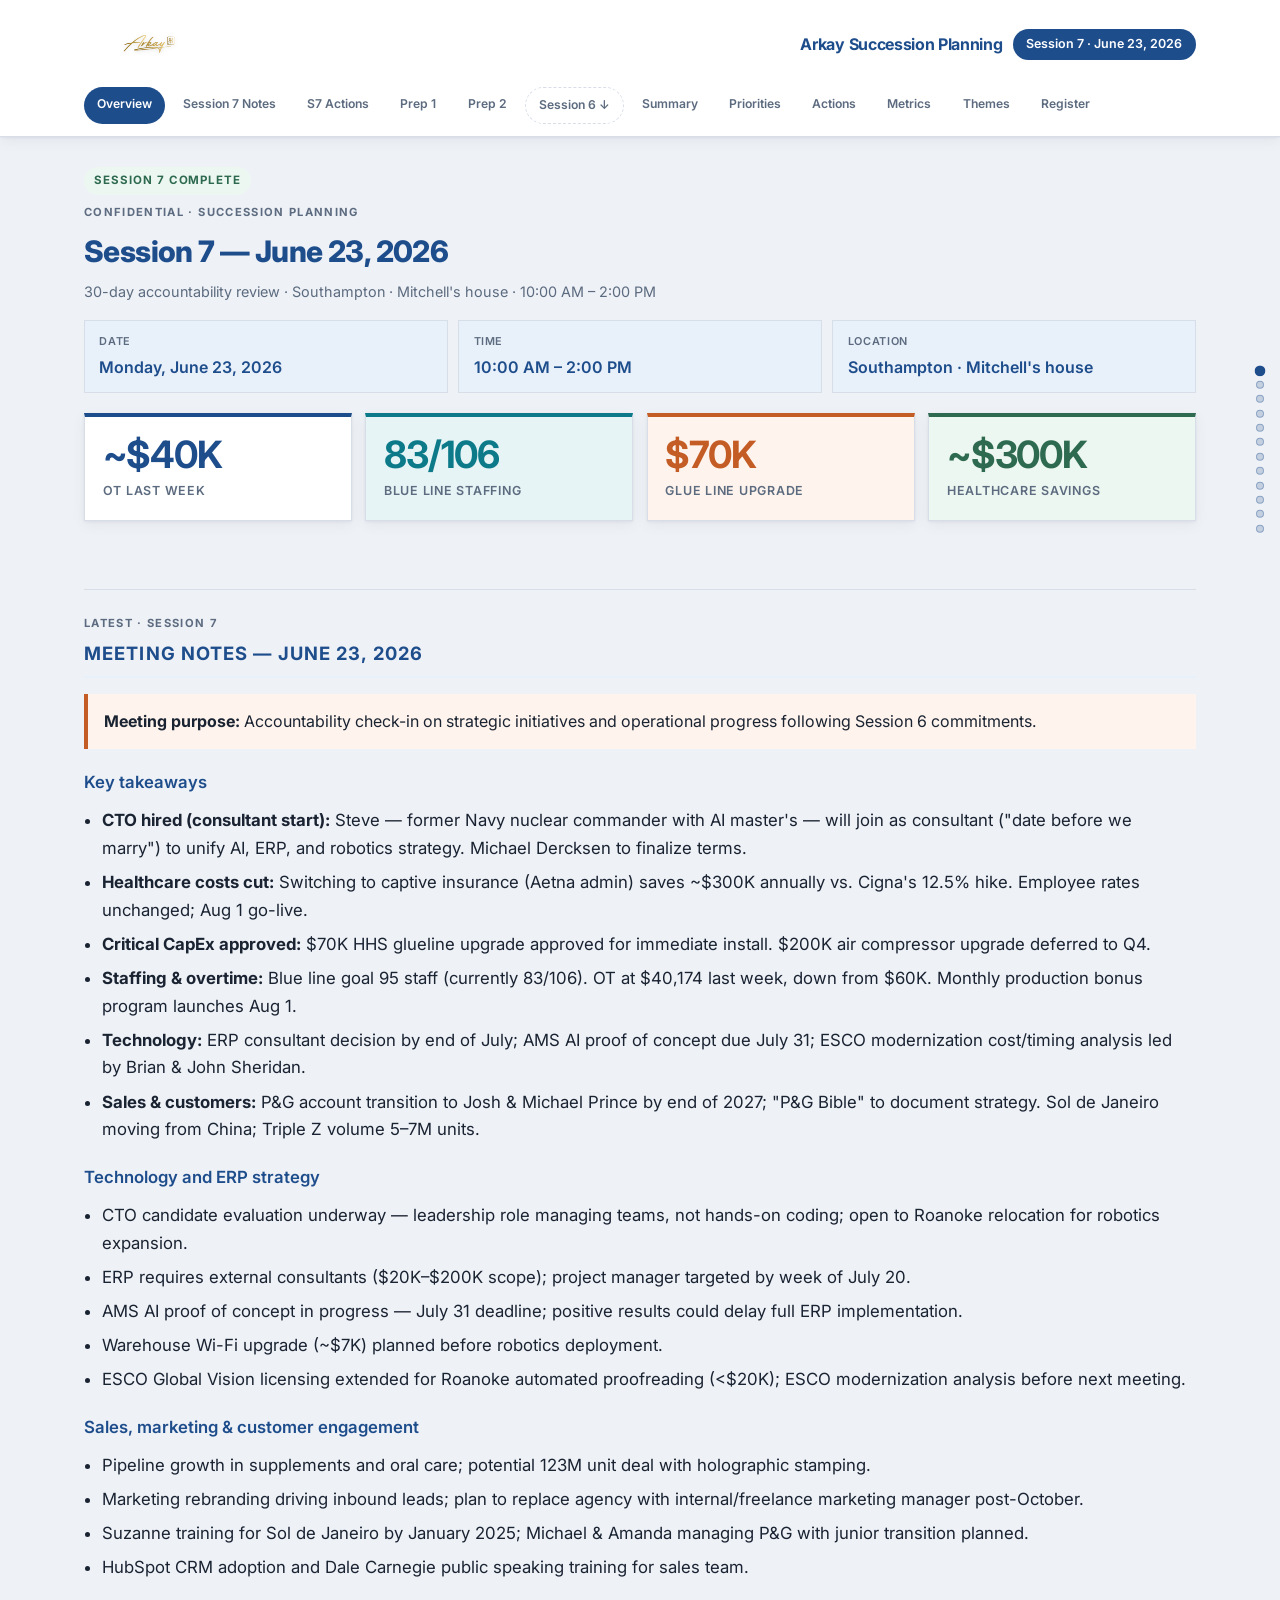
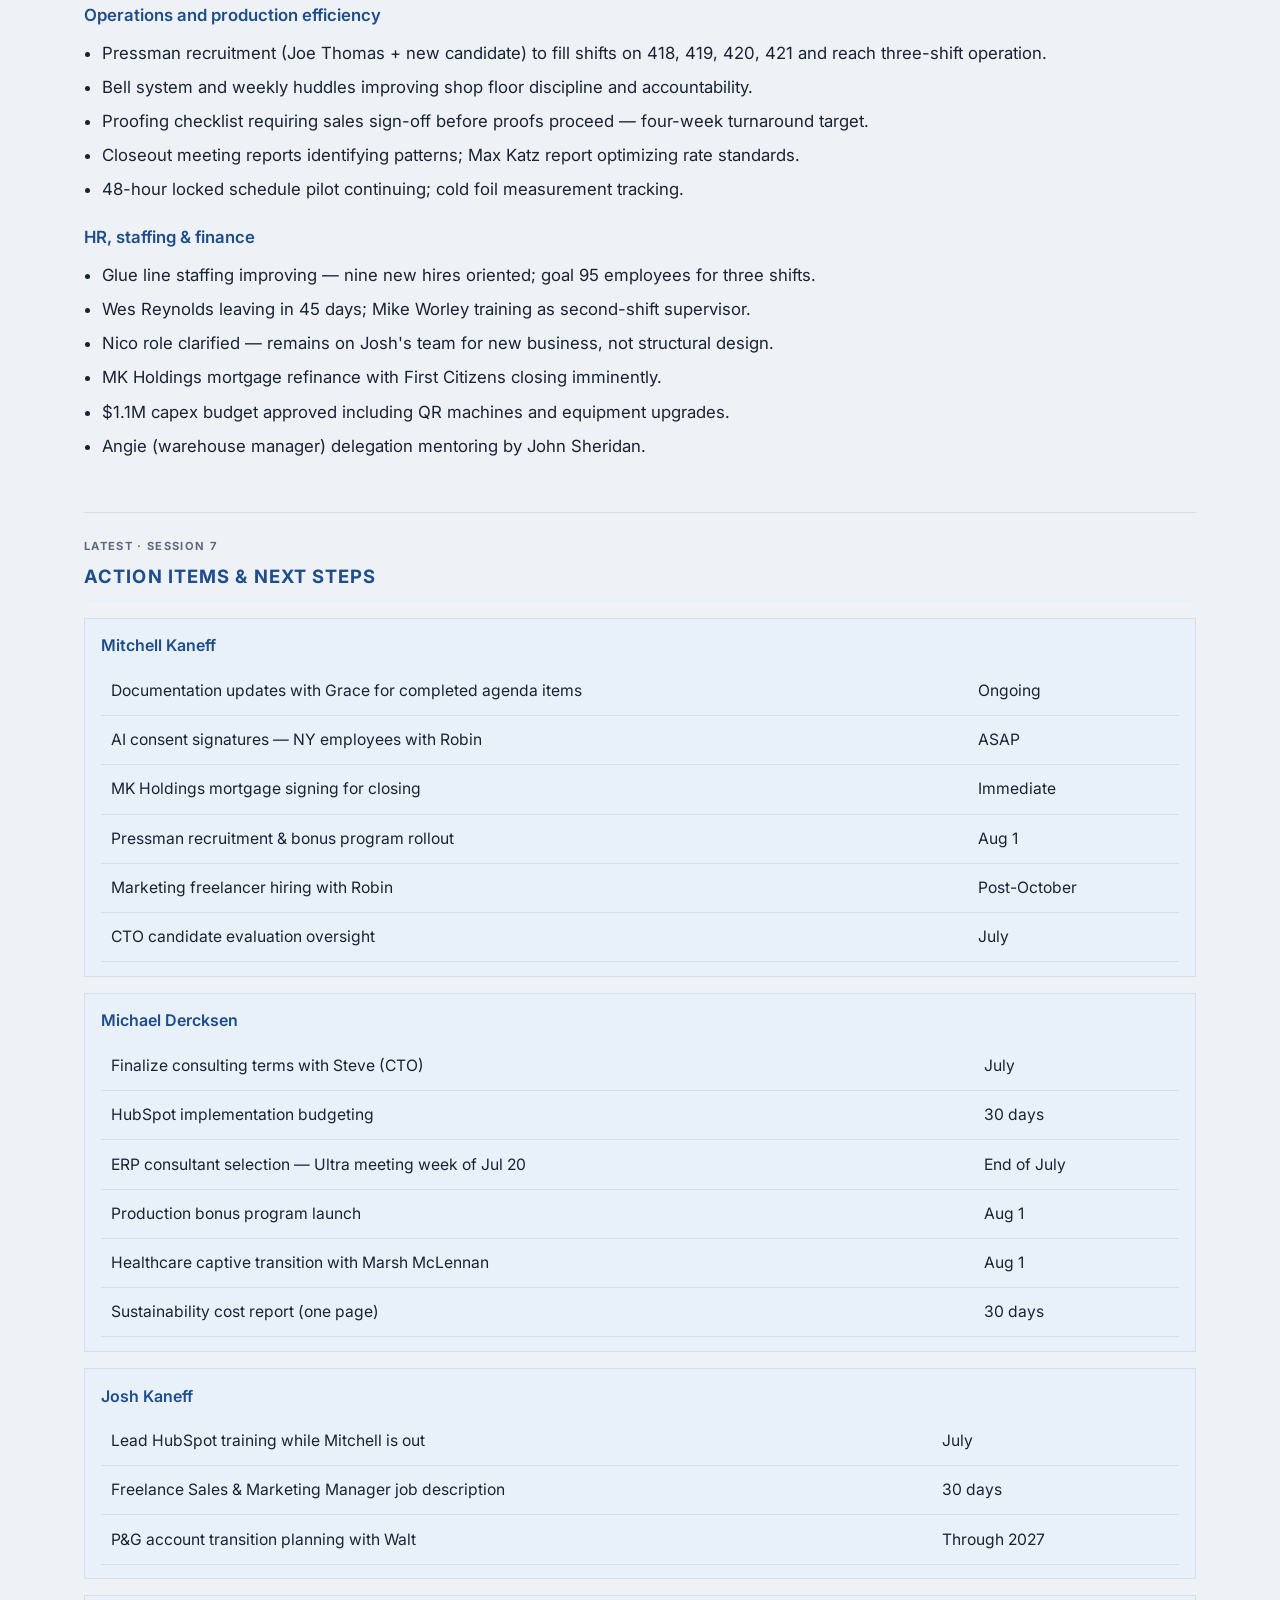
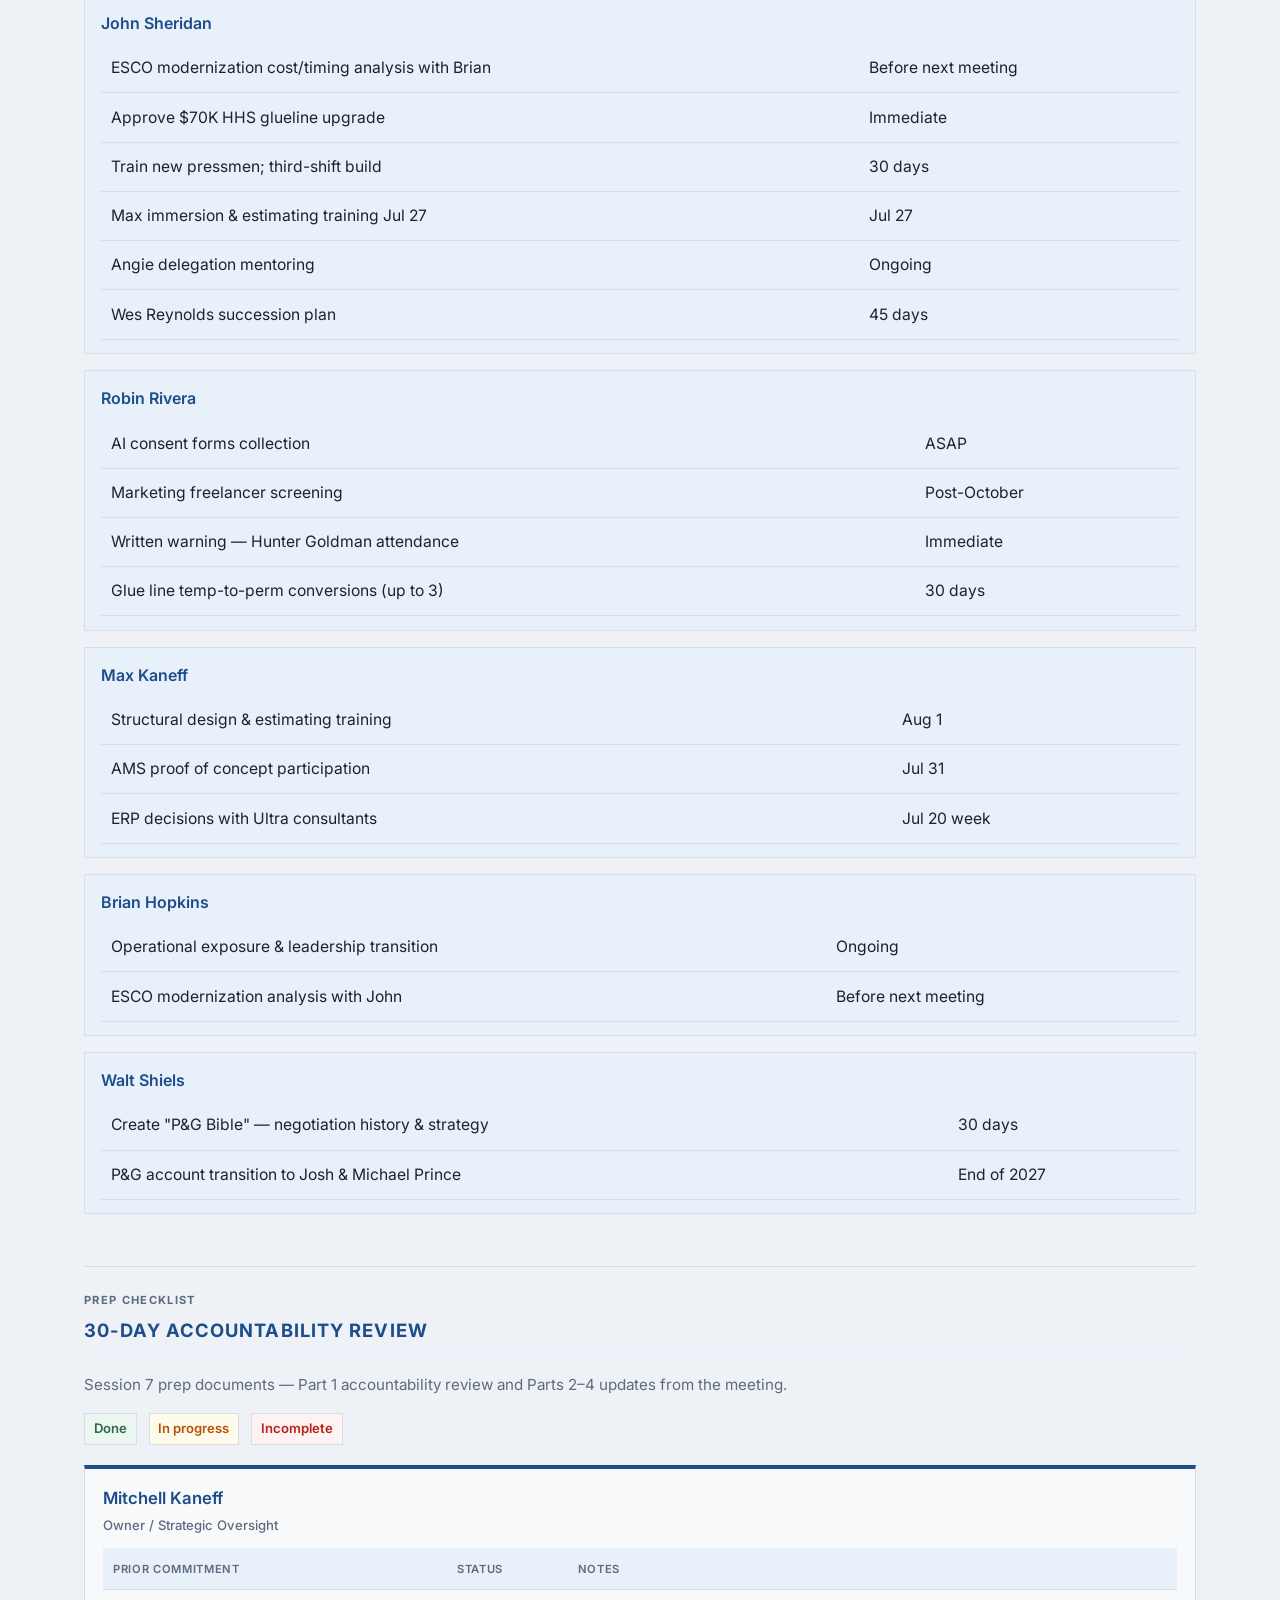
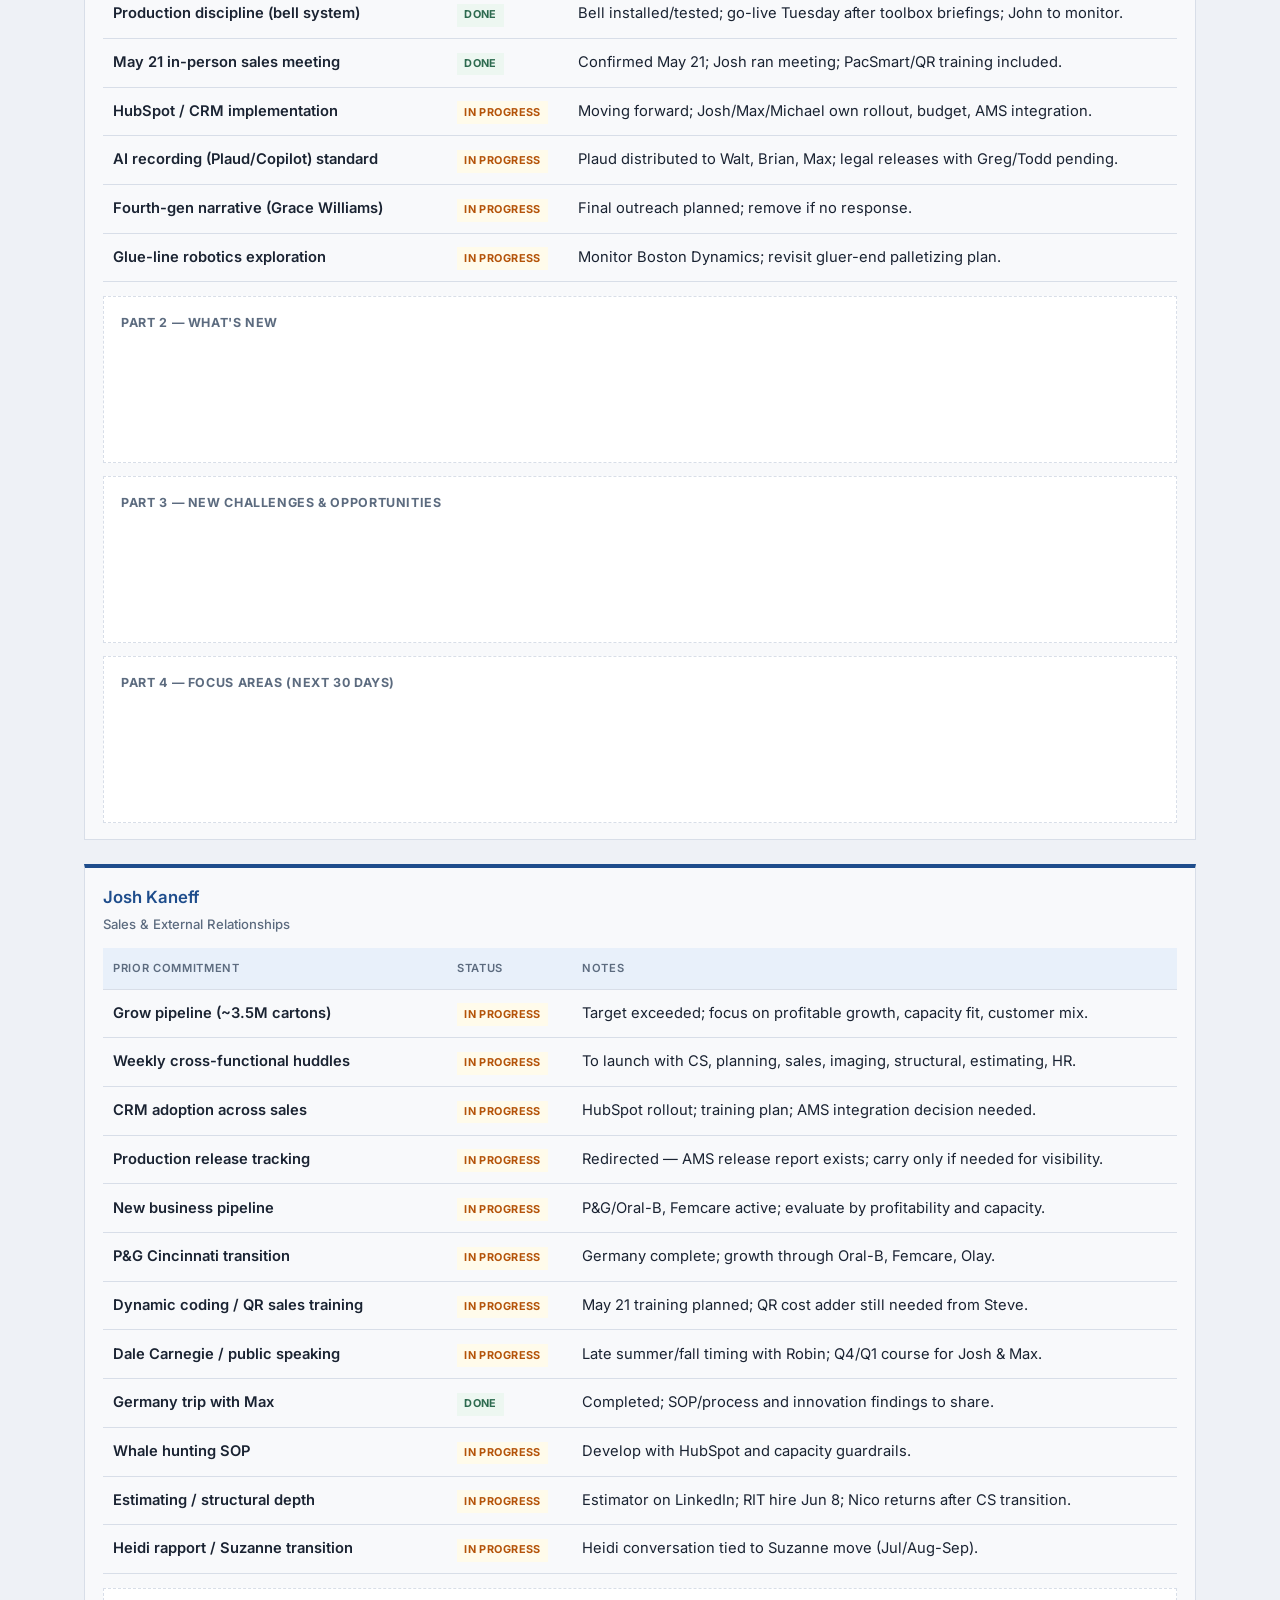
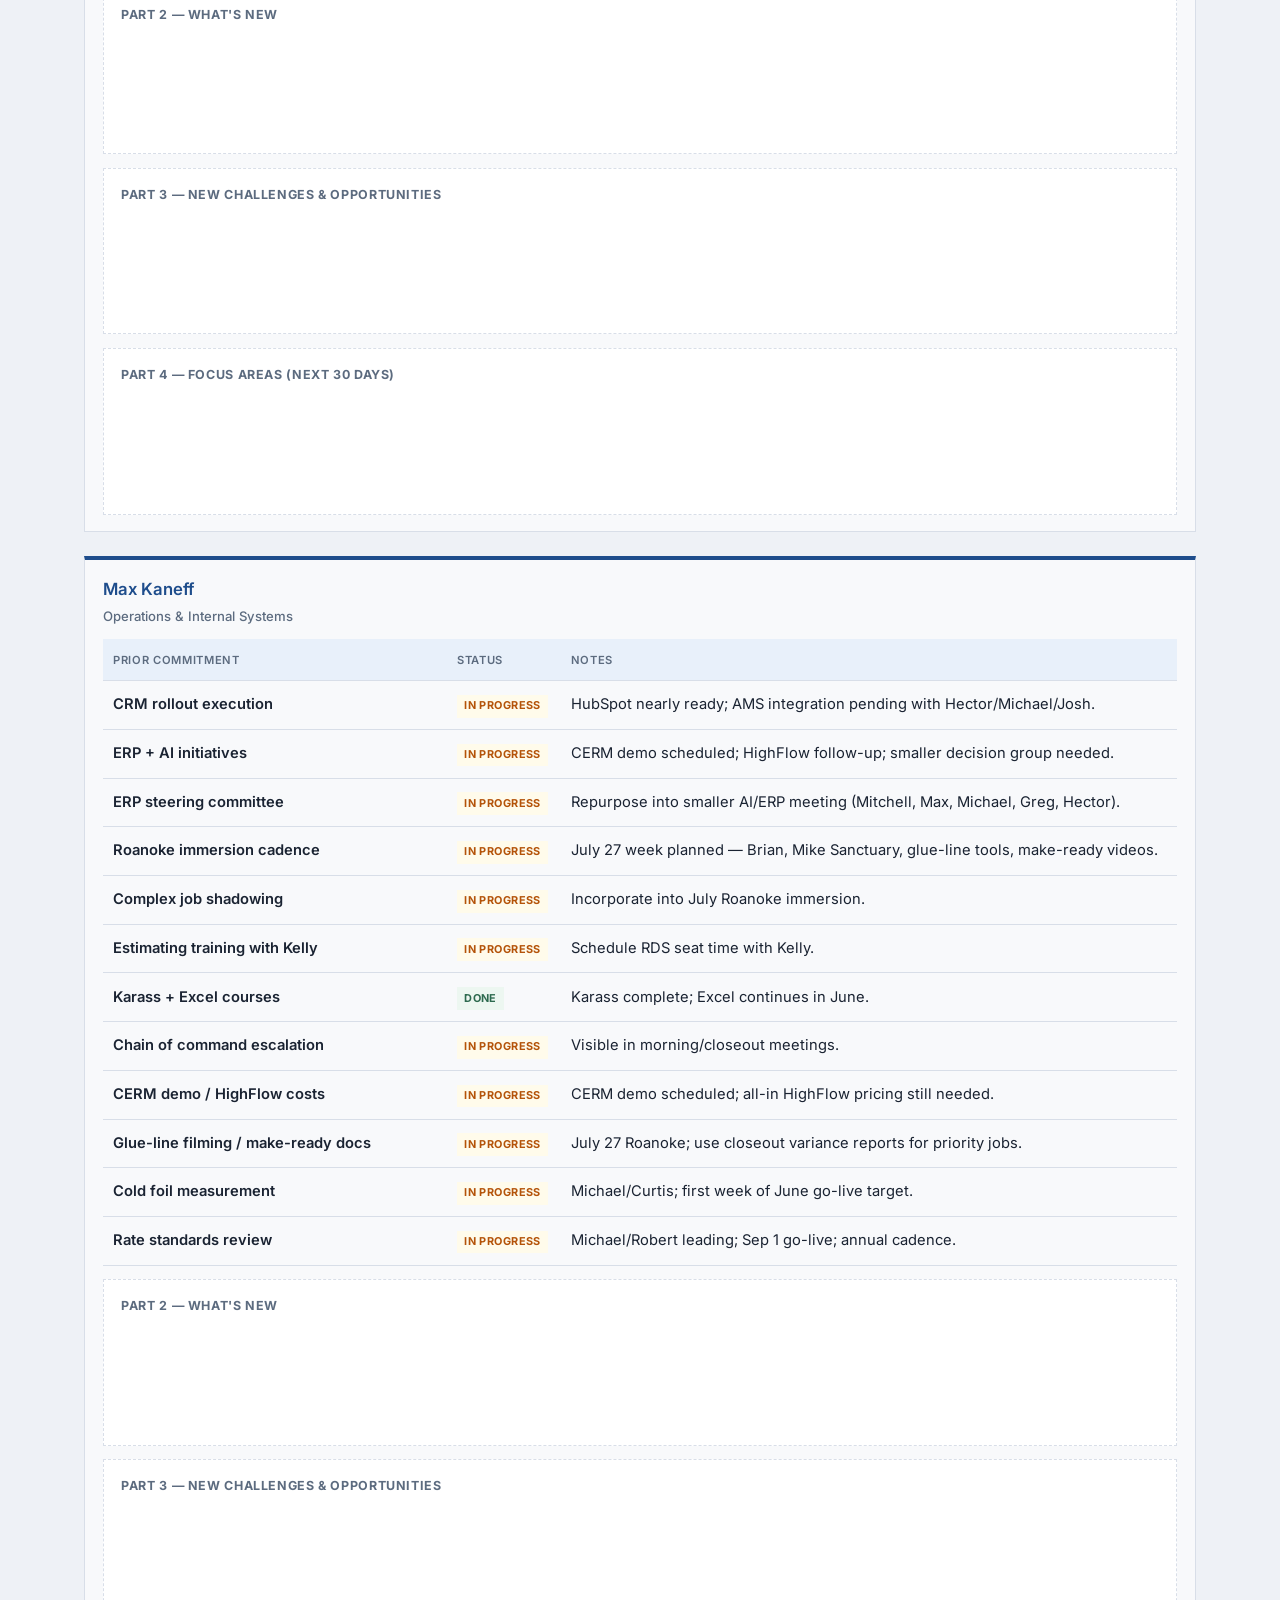
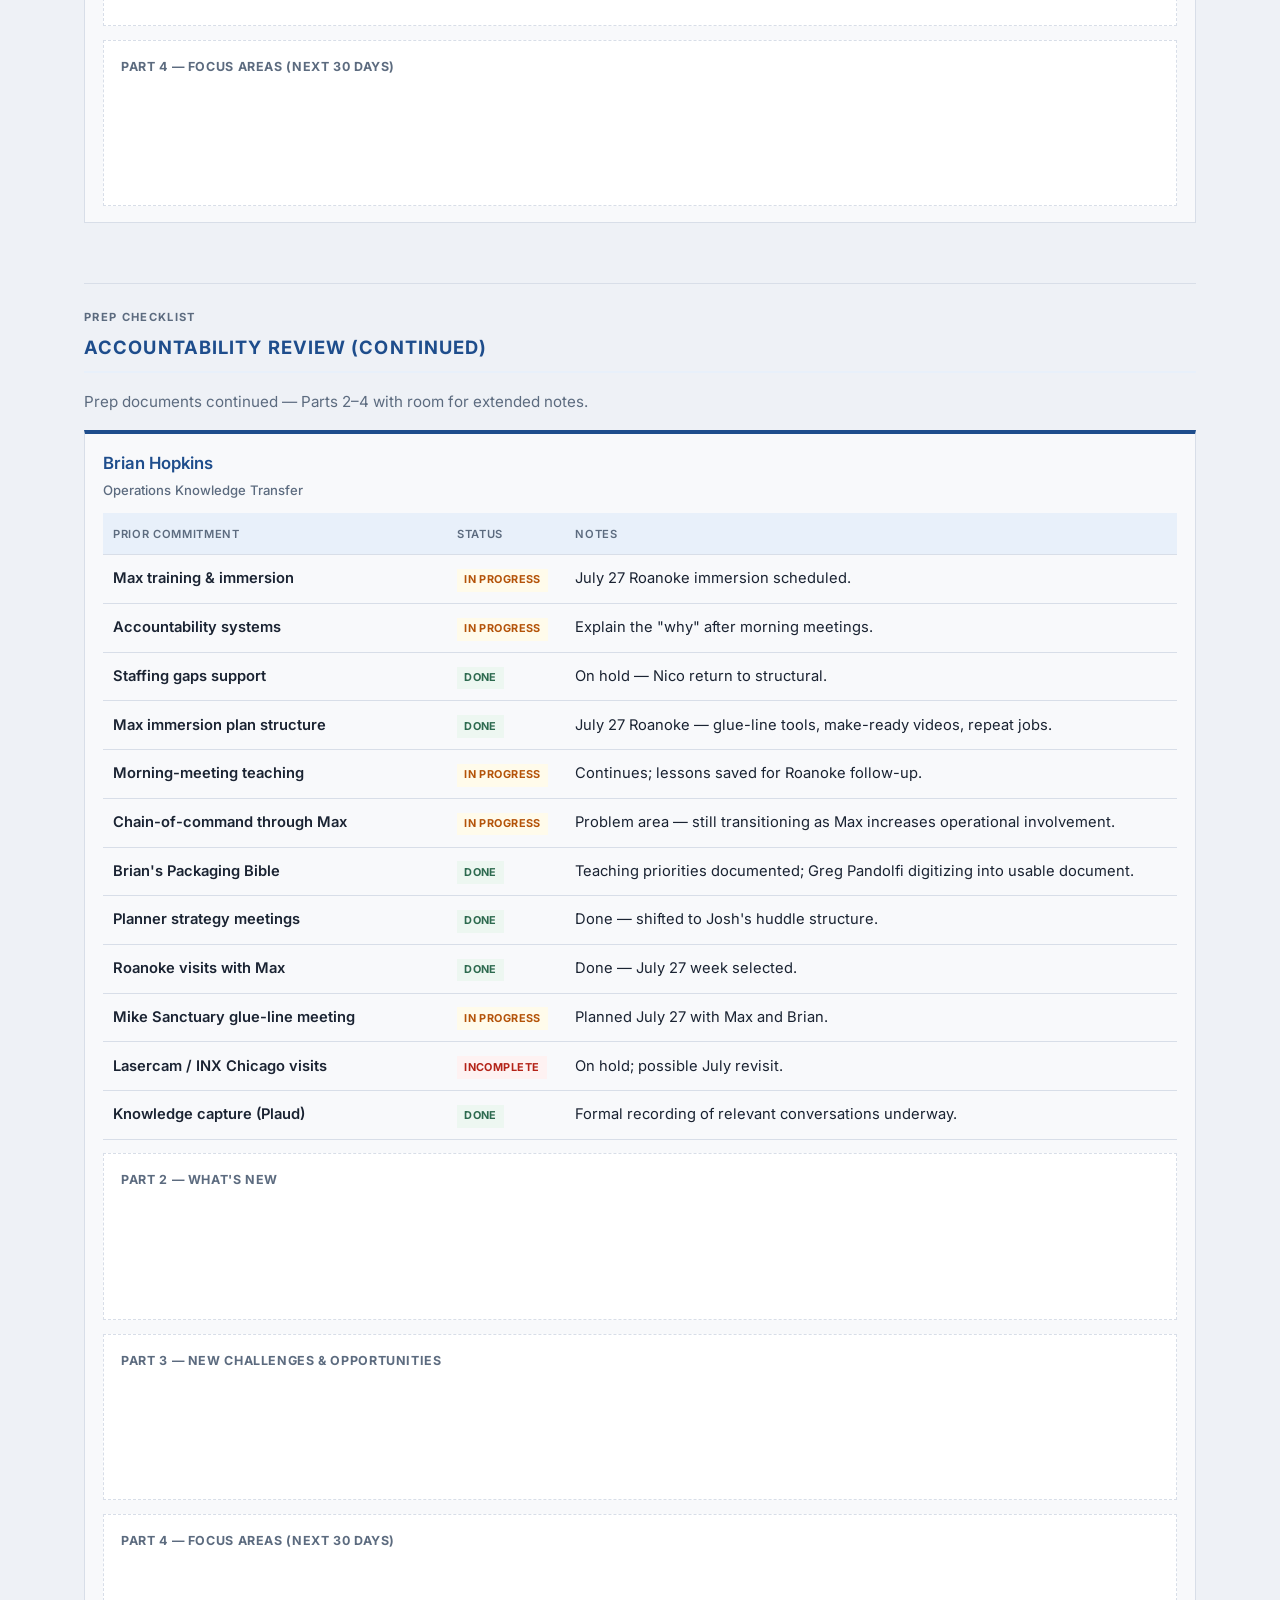
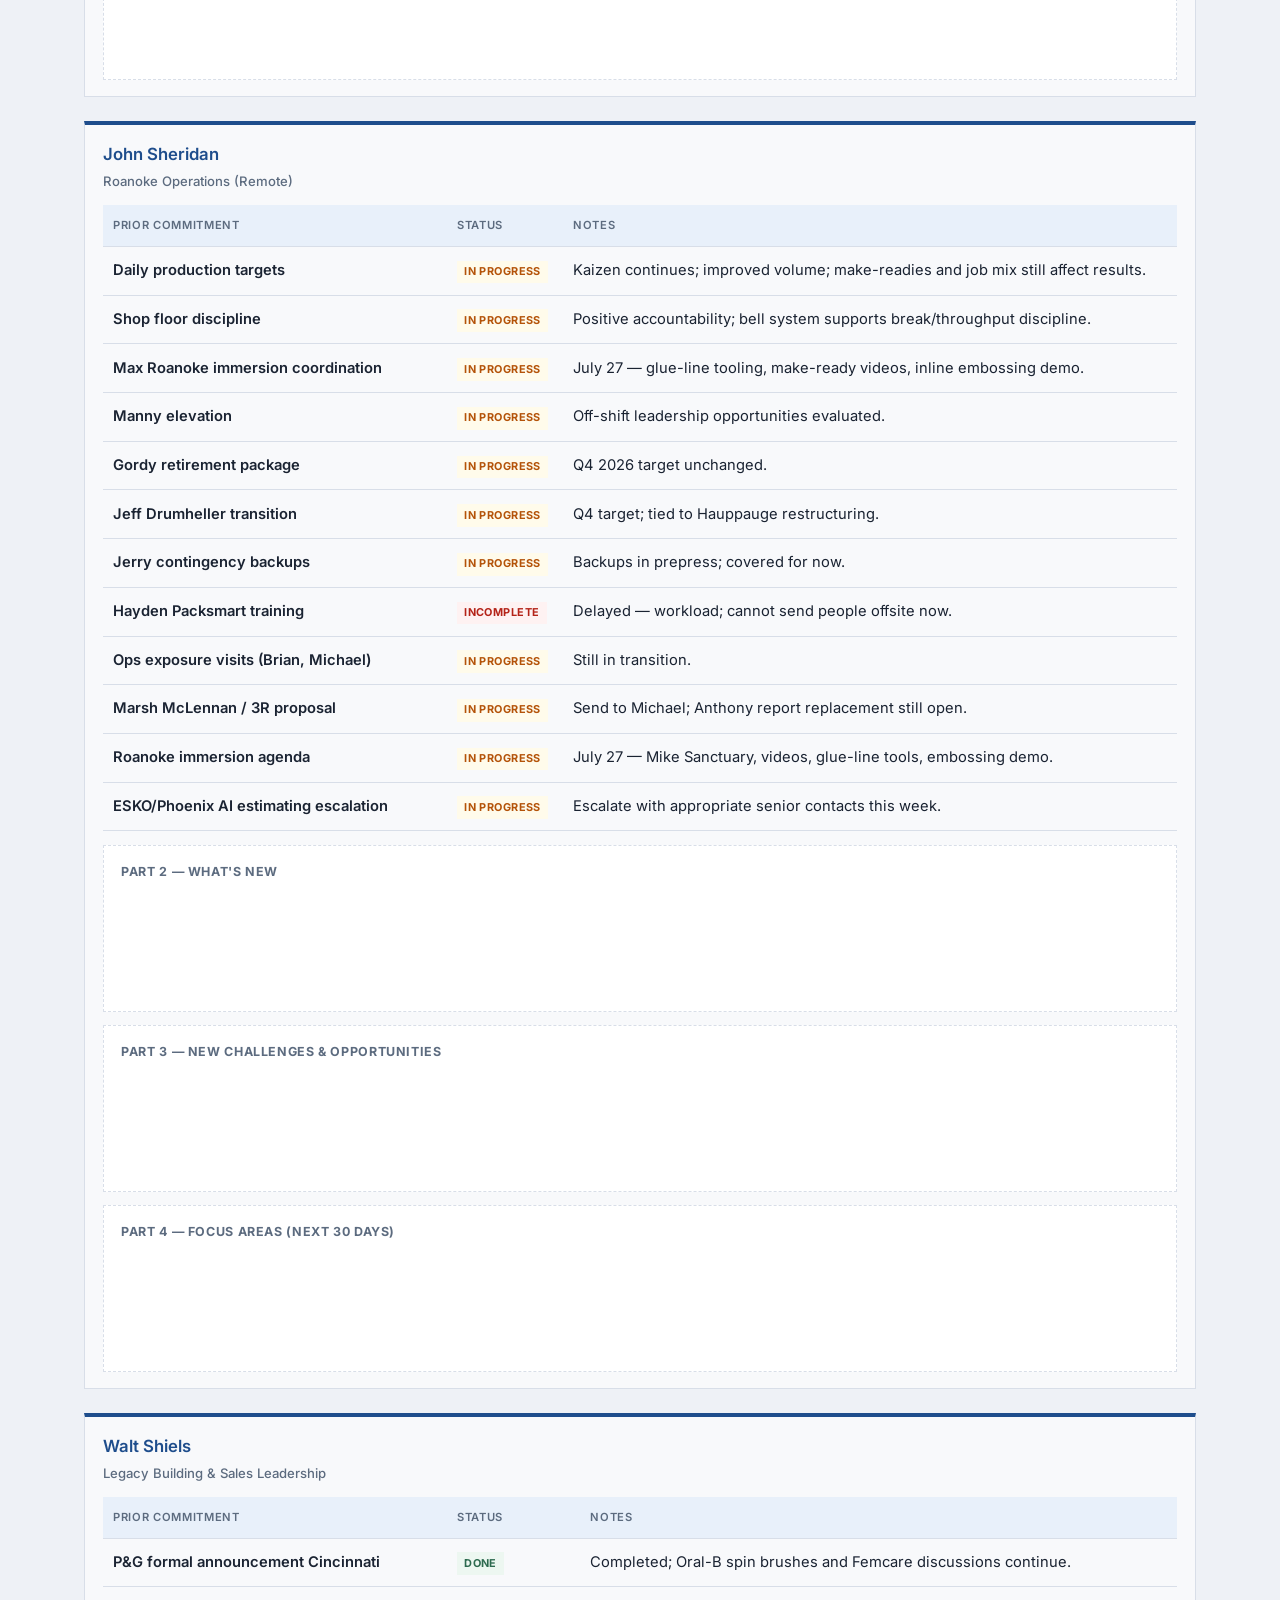
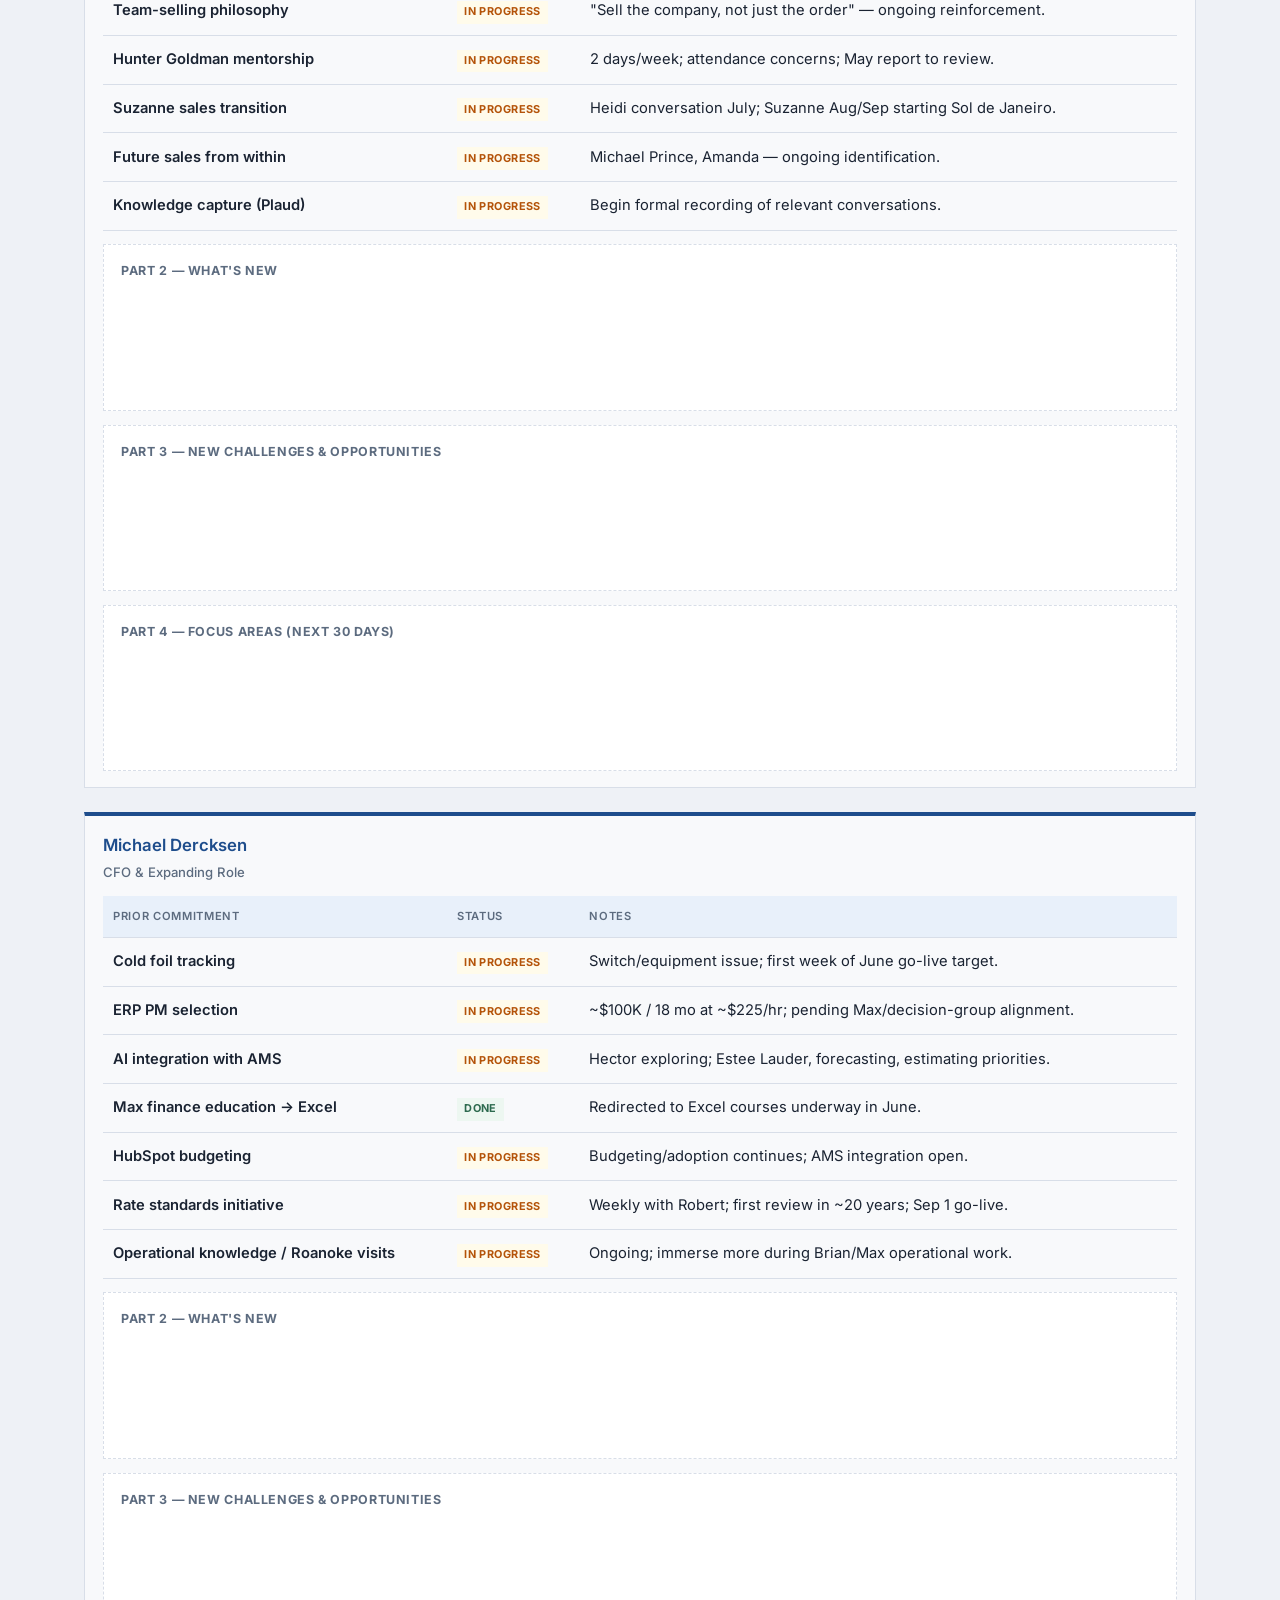
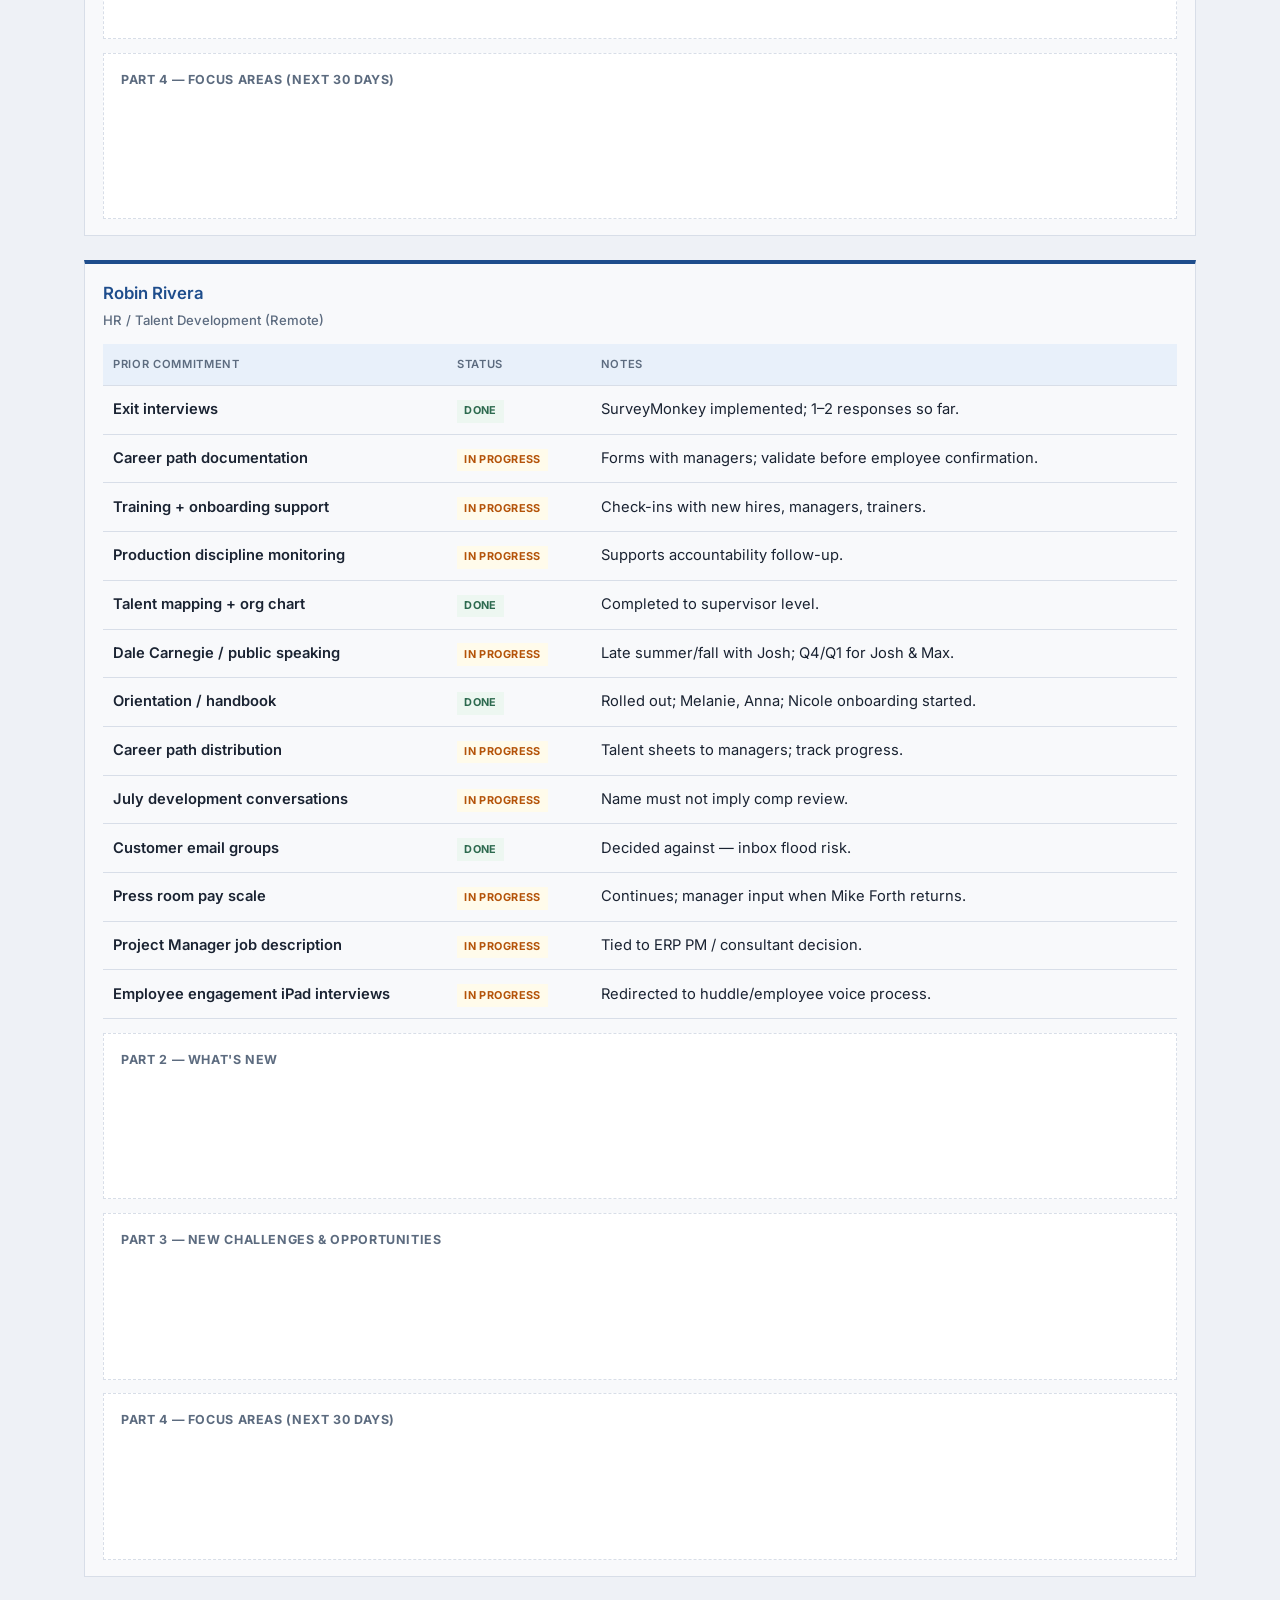
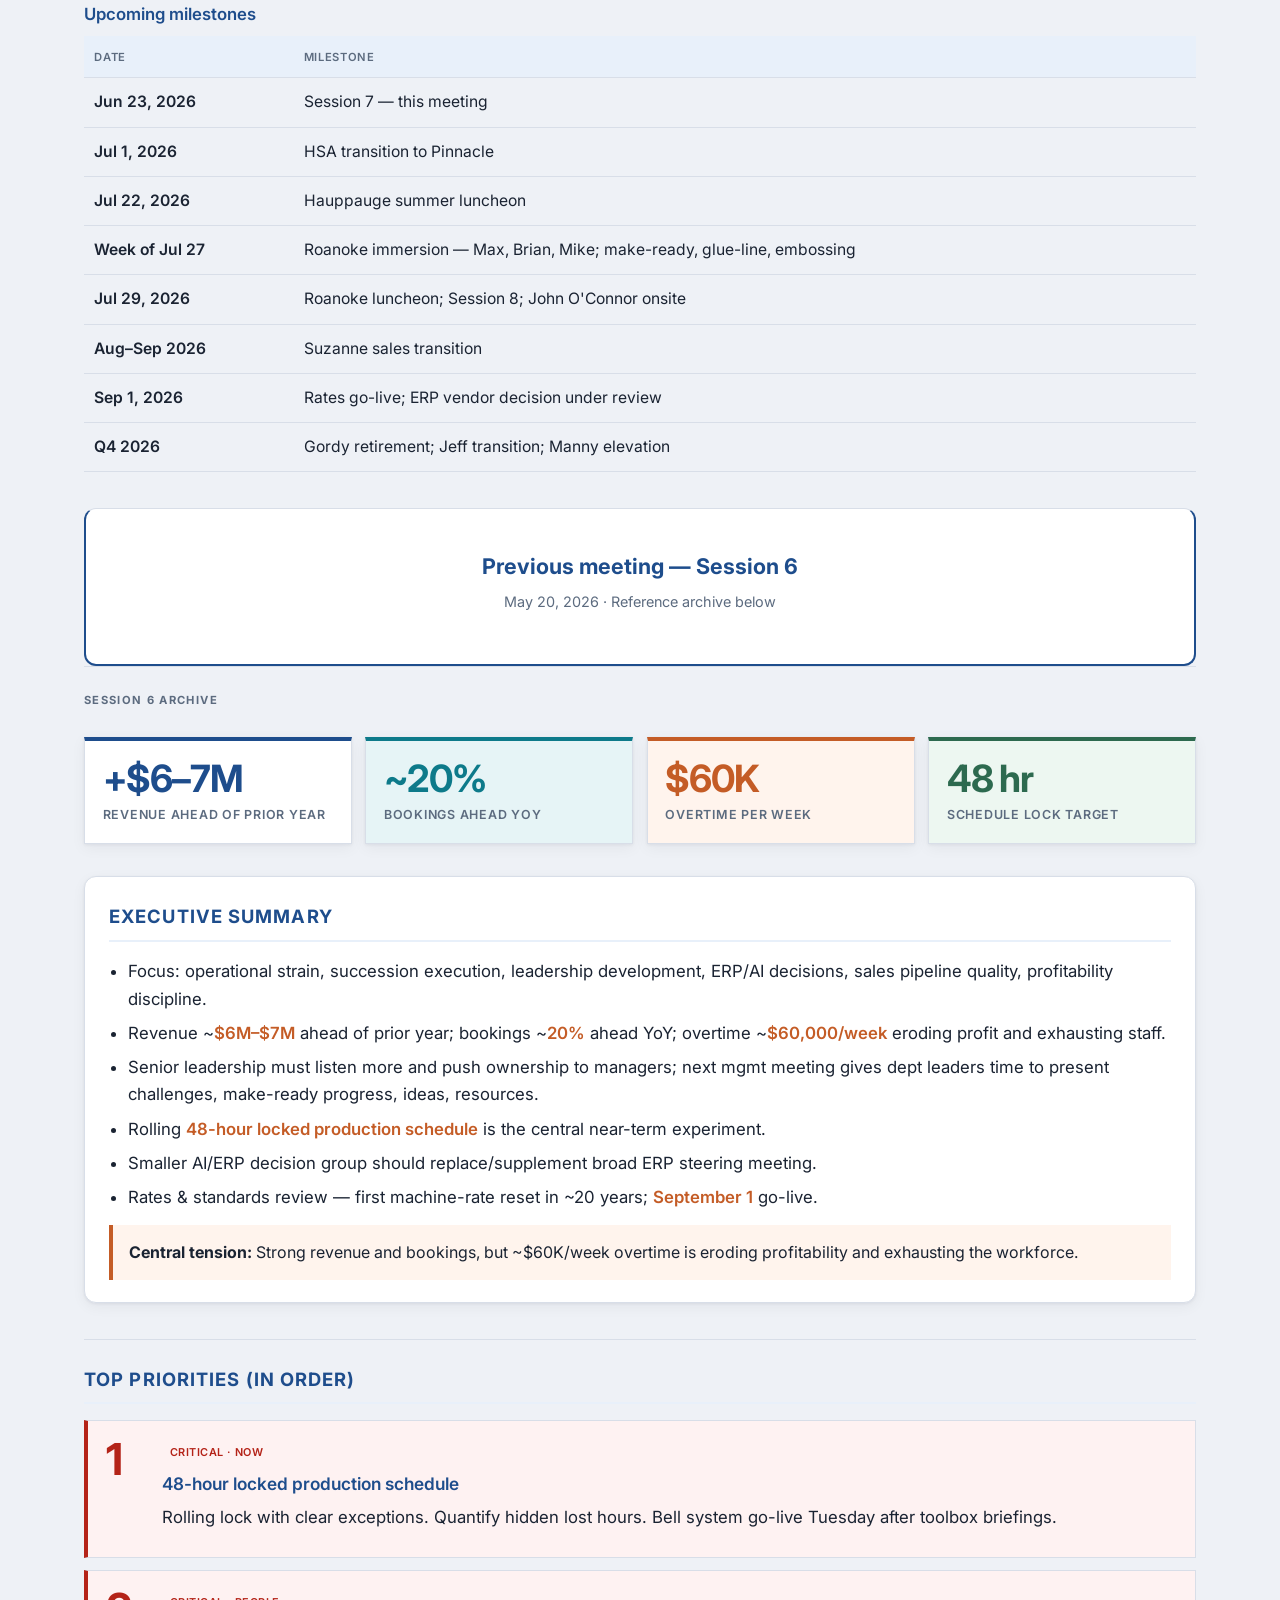
==== commit d959d4d7: "Remove download button and lock layout to desktop view only. Fixed 1280px viewport, min-width 1200px" ====
--- a/index.html
+++ b/index.html
@@ -2,7 +2,7 @@
 <html lang="en">
 <head>
   <meta charset="UTF-8" />
-  <meta name="viewport" content="width=device-width, initial-scale=1.0" />
+  <meta name="viewport" content="width=1280" />
   <title>Arkay Succession Planning — Session 7 · June 23, 2026</title>
   <link rel="preconnect" href="https://fonts.googleapis.com" />
   <link rel="preconnect" href="https://fonts.gstatic.com" crossorigin />
@@ -37,6 +37,7 @@
     html {
       scroll-behavior: smooth;
       scroll-padding-top: var(--header-h);
+      min-width: 1200px;
     }
 
     body {
@@ -45,6 +46,7 @@
       line-height: 1.65;
       color: var(--text);
       background: var(--bg);
+      min-width: 1200px;
     }
 
     .site-header {
@@ -64,7 +66,6 @@
 
     .brand-row {
       display: flex;
-      flex-wrap: wrap;
       align-items: center;
       gap: 0.85rem;
       margin-bottom: 0.55rem;
@@ -82,7 +83,7 @@
     .logo-link:hover { opacity: 0.82; transform: scale(1.02); }
 
     .site-logo {
-      height: clamp(48px, 7.5vw, 68px);
+      height: 68px;
       width: auto;
       max-width: 220px;
       object-fit: contain;
@@ -93,7 +94,6 @@
 
     .brand-meta {
       display: flex;
-      flex-wrap: wrap;
       align-items: center;
       gap: 0.65rem;
       margin-left: auto;
@@ -123,10 +123,9 @@
 
     .tab-nav {
       display: flex;
-      flex-wrap: wrap;
       gap: 0.35rem;
       padding-bottom: 0.25rem;
-      overflow-x: auto;
+      overflow-x: visible;
     }
 
     .tab-nav a {
@@ -200,7 +199,7 @@
     }
 
     .meeting-title {
-      font-size: clamp(1.35rem, 3vw, 1.85rem);
+      font-size: 1.85rem;
       font-weight: 800;
       color: var(--navy);
       margin-bottom: 0.25rem;
@@ -246,7 +245,7 @@
     }
 
     h1 {
-      font-size: clamp(1.75rem, 4vw, 2.35rem);
+      font-size: 2.35rem;
       font-weight: 700;
       color: var(--navy);
       letter-spacing: -0.02em;
@@ -257,7 +256,7 @@
     /* Big number hero strip */
     .stat-row {
       display: grid;
-      grid-template-columns: repeat(auto-fit, minmax(150px, 1fr));
+      grid-template-columns: repeat(4, 1fr);
       gap: 0.85rem;
       margin: 1.75rem 0 2rem;
     }
@@ -270,7 +269,7 @@
     }
 
     .stat-box .big {
-      font-size: clamp(2.25rem, 5vw, 3.25rem);
+      font-size: 2.35rem;
       font-weight: 700;
       line-height: 1;
       letter-spacing: -0.03em;
@@ -352,7 +351,7 @@
     }
 
     .priority-card .pnum {
-      font-size: clamp(2rem, 4vw, 2.75rem);
+      font-size: 2.75rem;
       font-weight: 700;
       line-height: 1;
       color: var(--navy);
@@ -381,7 +380,7 @@
     /* Metrics grid - big numbers */
     .metrics-grid {
       display: grid;
-      grid-template-columns: repeat(auto-fill, minmax(220px, 1fr));
+      grid-template-columns: repeat(3, 1fr);
       gap: 0.75rem;
     }
 
@@ -392,7 +391,7 @@
     }
 
     .metric .big {
-      font-size: clamp(1.65rem, 3.5vw, 2.35rem);
+      font-size: 2.35rem;
       font-weight: 700;
       color: var(--navy);
       line-height: 1.1;
@@ -417,7 +416,7 @@
 
     .grid-2 {
       display: grid;
-      grid-template-columns: repeat(auto-fit, minmax(280px, 1fr));
+      grid-template-columns: repeat(2, 1fr);
       gap: 1rem;
       margin-top: 0.5rem;
     }
@@ -512,7 +511,7 @@
 
     .meeting-meta {
       display: grid;
-      grid-template-columns: repeat(auto-fit, minmax(180px, 1fr));
+      grid-template-columns: repeat(3, 1fr);
       gap: 0.65rem;
       margin-top: 1rem;
     }
@@ -613,7 +612,6 @@
 
     .legend {
       display: flex;
-      flex-wrap: wrap;
       gap: 0.75rem;
       margin-bottom: 1.25rem;
       font-size: 0.82rem;
@@ -700,32 +698,6 @@
       color: var(--text-muted);
       font-style: italic;
       min-height: 6.5rem;
-    }
-
-    .download-bar {
-      display: flex;
-      flex-wrap: wrap;
-      gap: 0.65rem;
-      margin-top: 1.25rem;
-    }
-
-    .download-btn {
-      display: inline-flex;
-      align-items: center;
-      gap: 0.4rem;
-      padding: 0.55rem 1rem;
-      background: var(--navy);
-      color: #fff;
-      text-decoration: none;
-      border-radius: 8px;
-      font-size: 0.82rem;
-      font-weight: 600;
-      transition: background 0.2s, transform 0.2s;
-    }
-
-    .download-btn:hover {
-      background: #163d72;
-      transform: translateY(-1px);
     }
 
     .session-complete {
@@ -747,18 +719,6 @@
       display: none;
     }
 
-    @media (max-width: 640px) {
-      nav.snap-dots { display: none; }
-      .brand { font-size: 0.9rem; }
-      .brand-meta { margin-left: 0; width: 100%; justify-content: space-between; }
-      .tab-nav a { font-size: 0.7rem; padding: 0.4rem 0.6rem; }
-    }
-
-    @media (max-width: 600px) {
-      .priority-card { grid-template-columns: 1fr; }
-      .priority-card .pnum { font-size: 2rem; }
-    }
-
     @media print {
       @page {
         size: letter portrait;
@@ -777,7 +737,7 @@
       }
 
       .site-header { position: static; }
-      .tab-nav, nav.snap-dots, .scroll-hint, .download-bar { display: none !important; }
+      .tab-nav, nav.snap-dots, .scroll-hint { display: none !important; }
 
       main {
         max-width: none;
@@ -882,9 +842,6 @@
       <div class="stat-box b"><div class="big">83/106</div><div class="lbl">Blue line staffing</div></div>
       <div class="stat-box c"><div class="big">$70K</div><div class="lbl">Glue line upgrade</div></div>
       <div class="stat-box d"><div class="big">~$300K</div><div class="lbl">Healthcare savings</div></div>
-    </div>
-    <div class="download-bar">
-      <a class="download-btn" href="downloads/session-7-summary.pdf" download="Arkay-Session-7-Summary-Meeting-Notes.pdf">↓ Download Session 7 Summary</a>
     </div>
   </section>
 
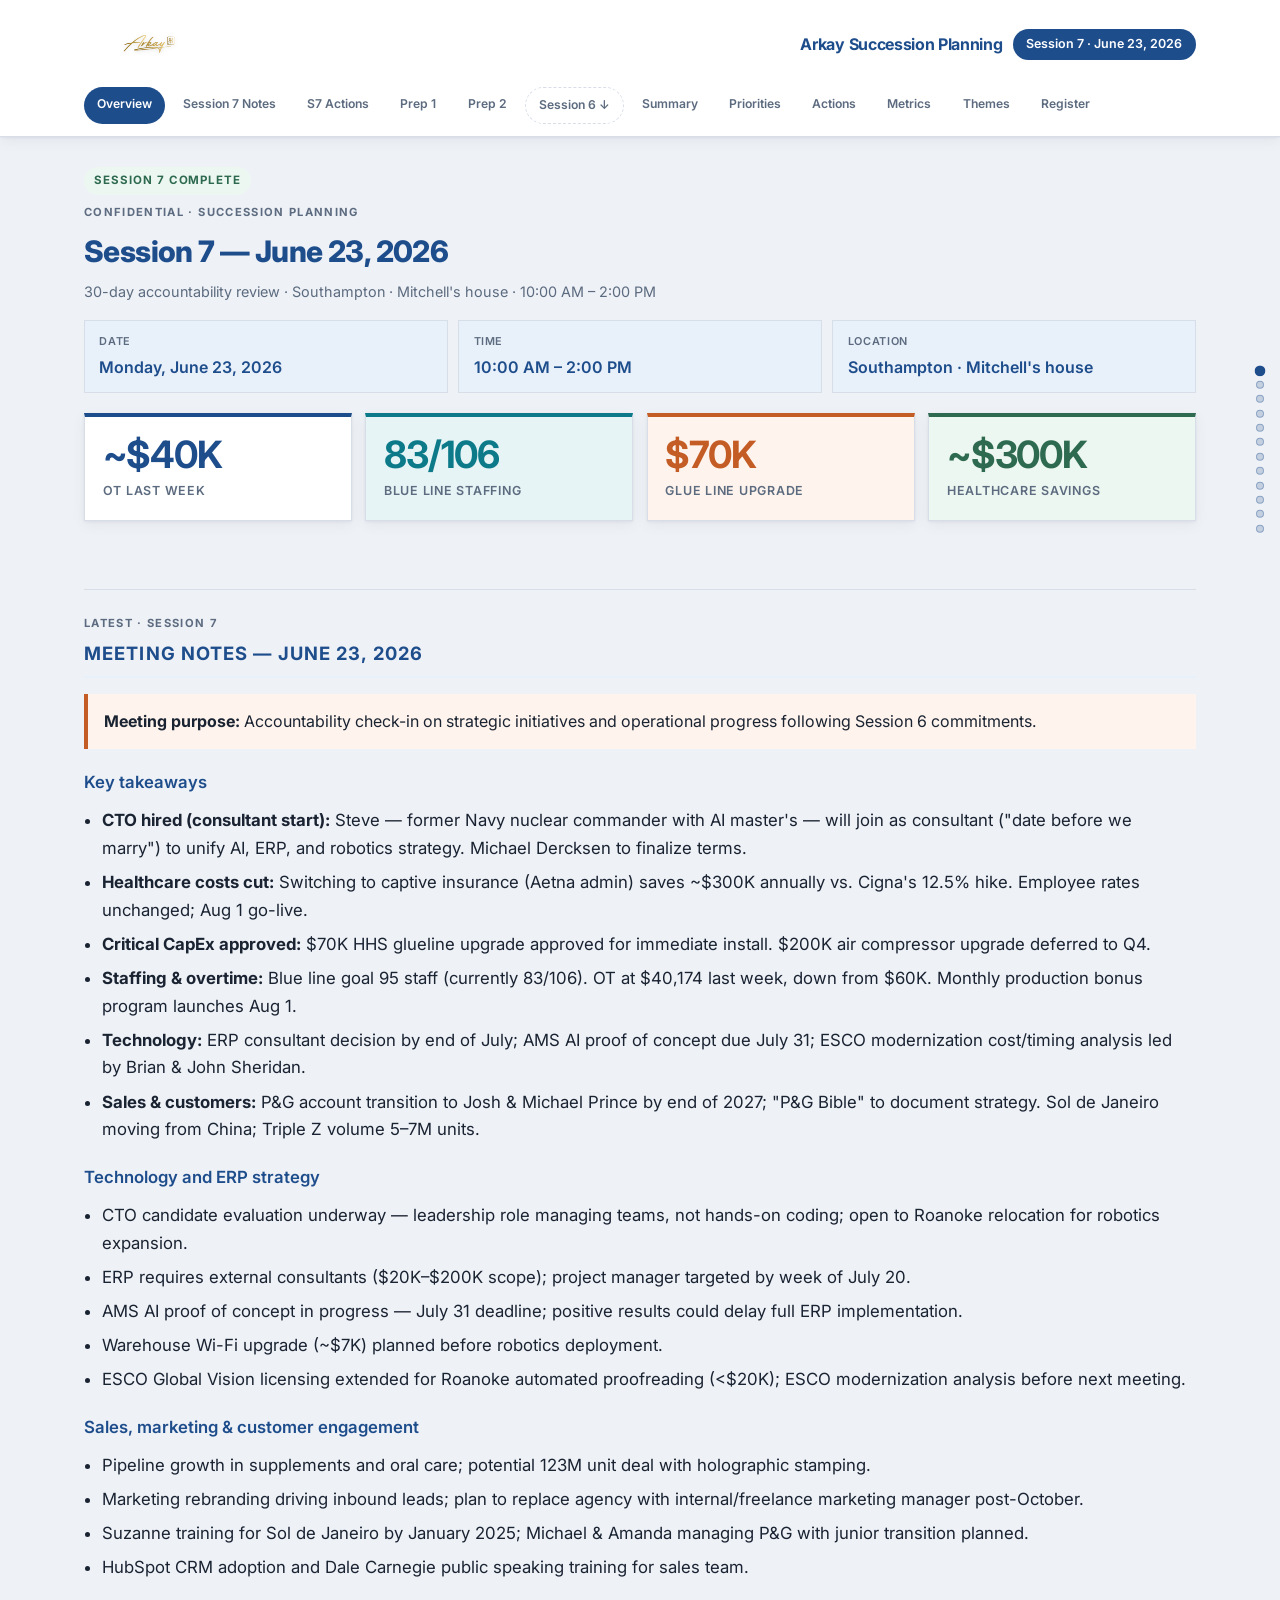
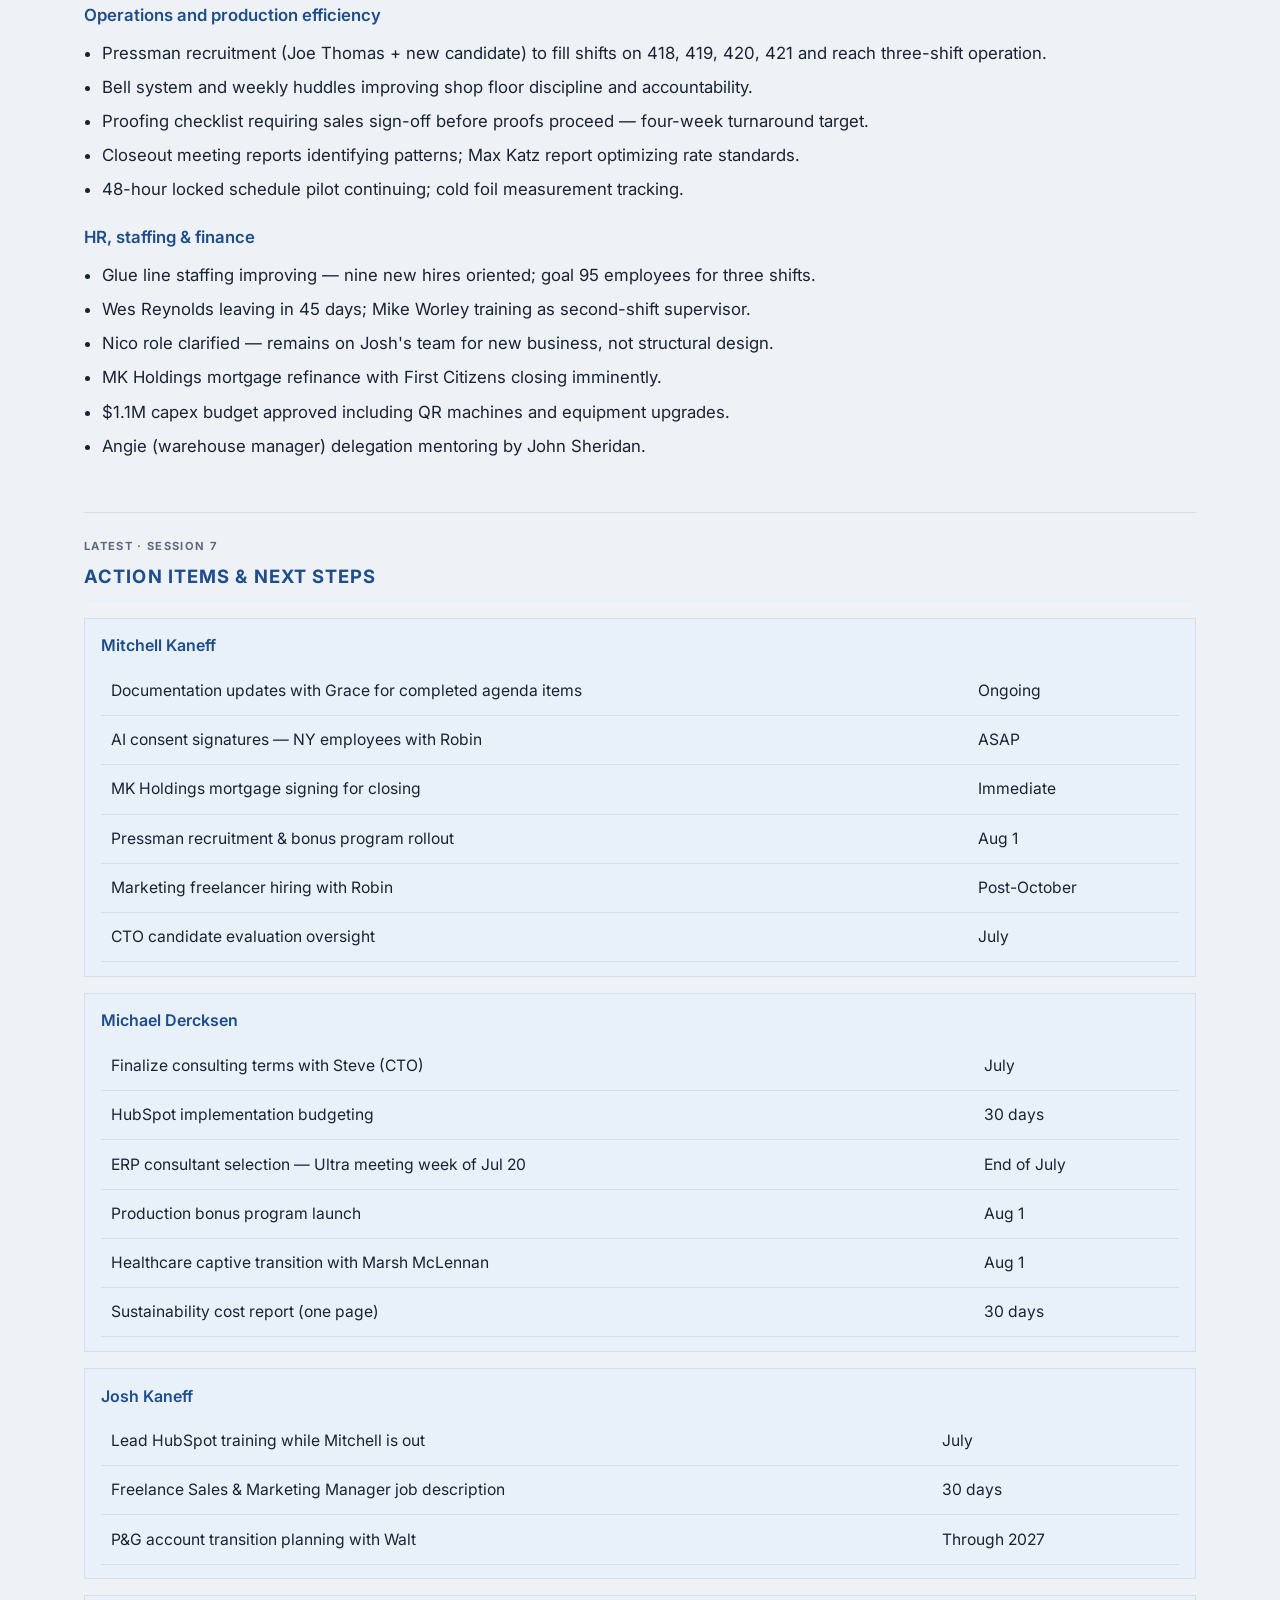
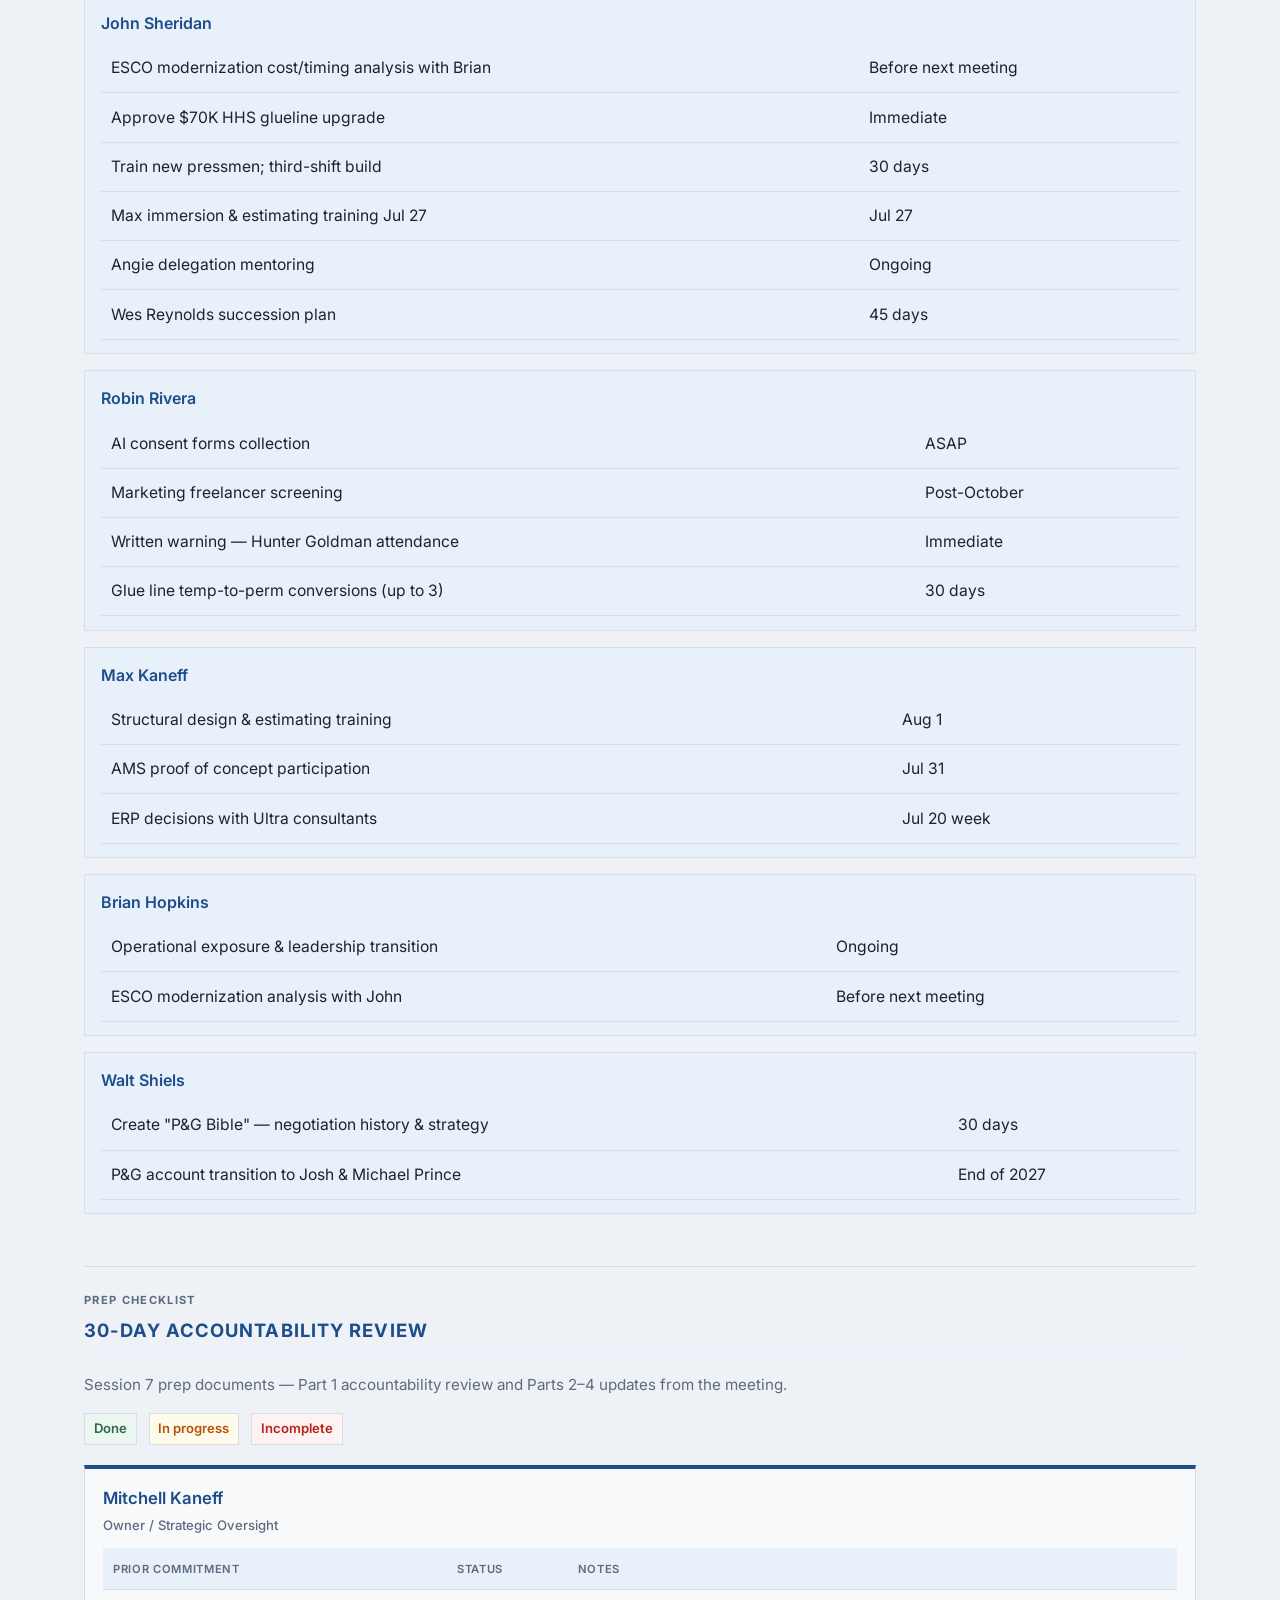
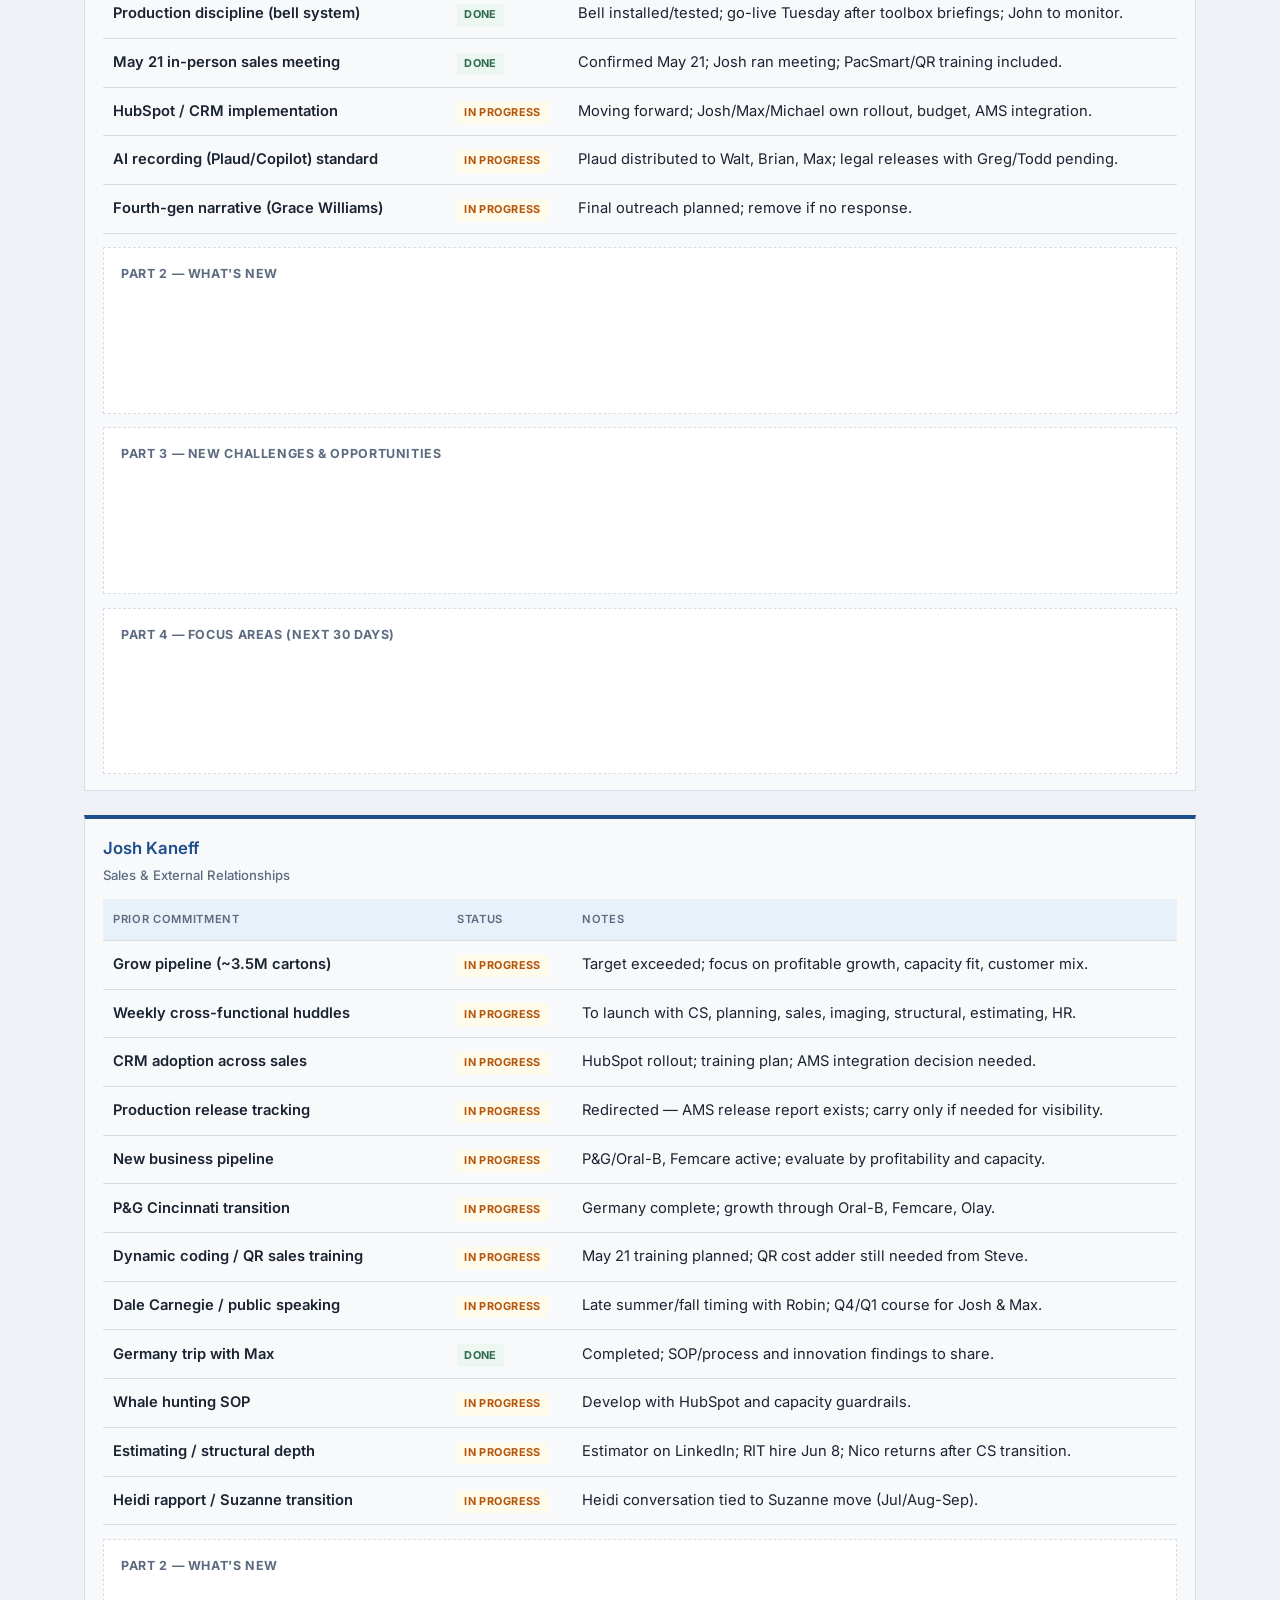
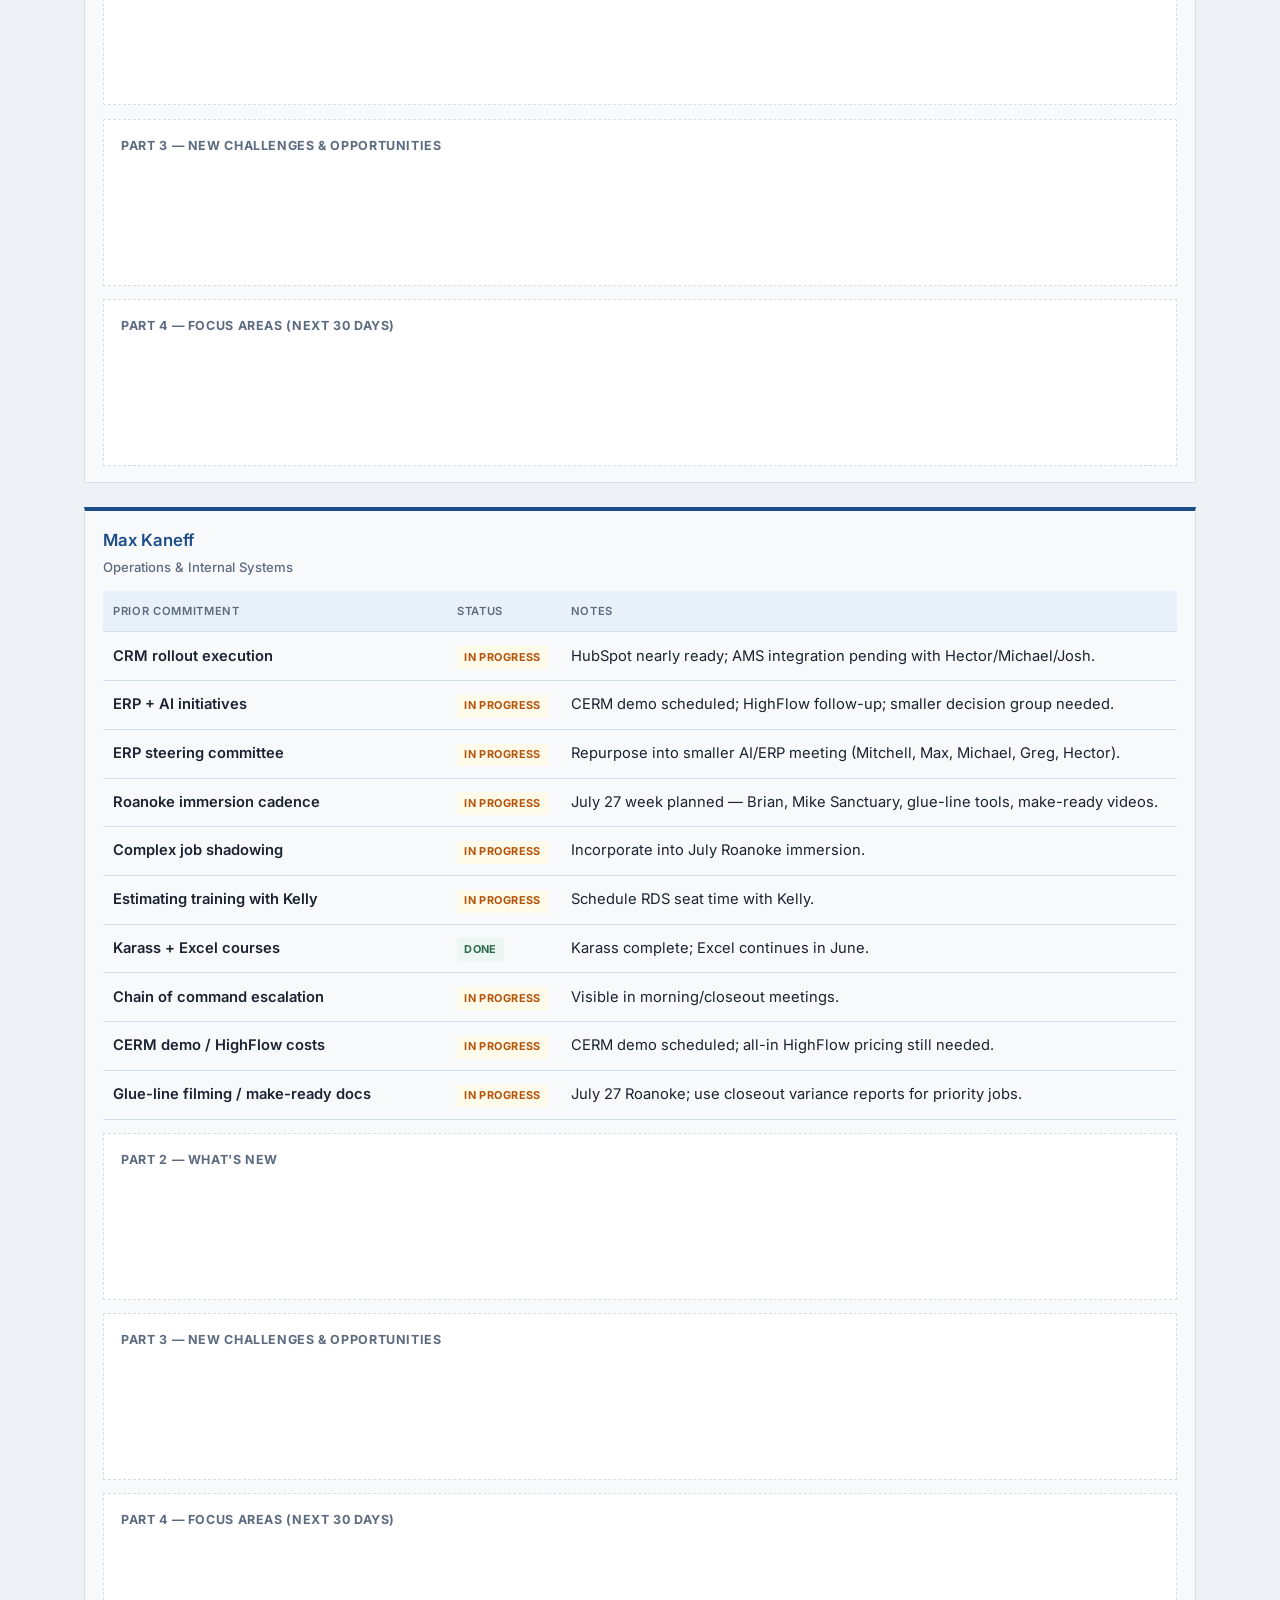
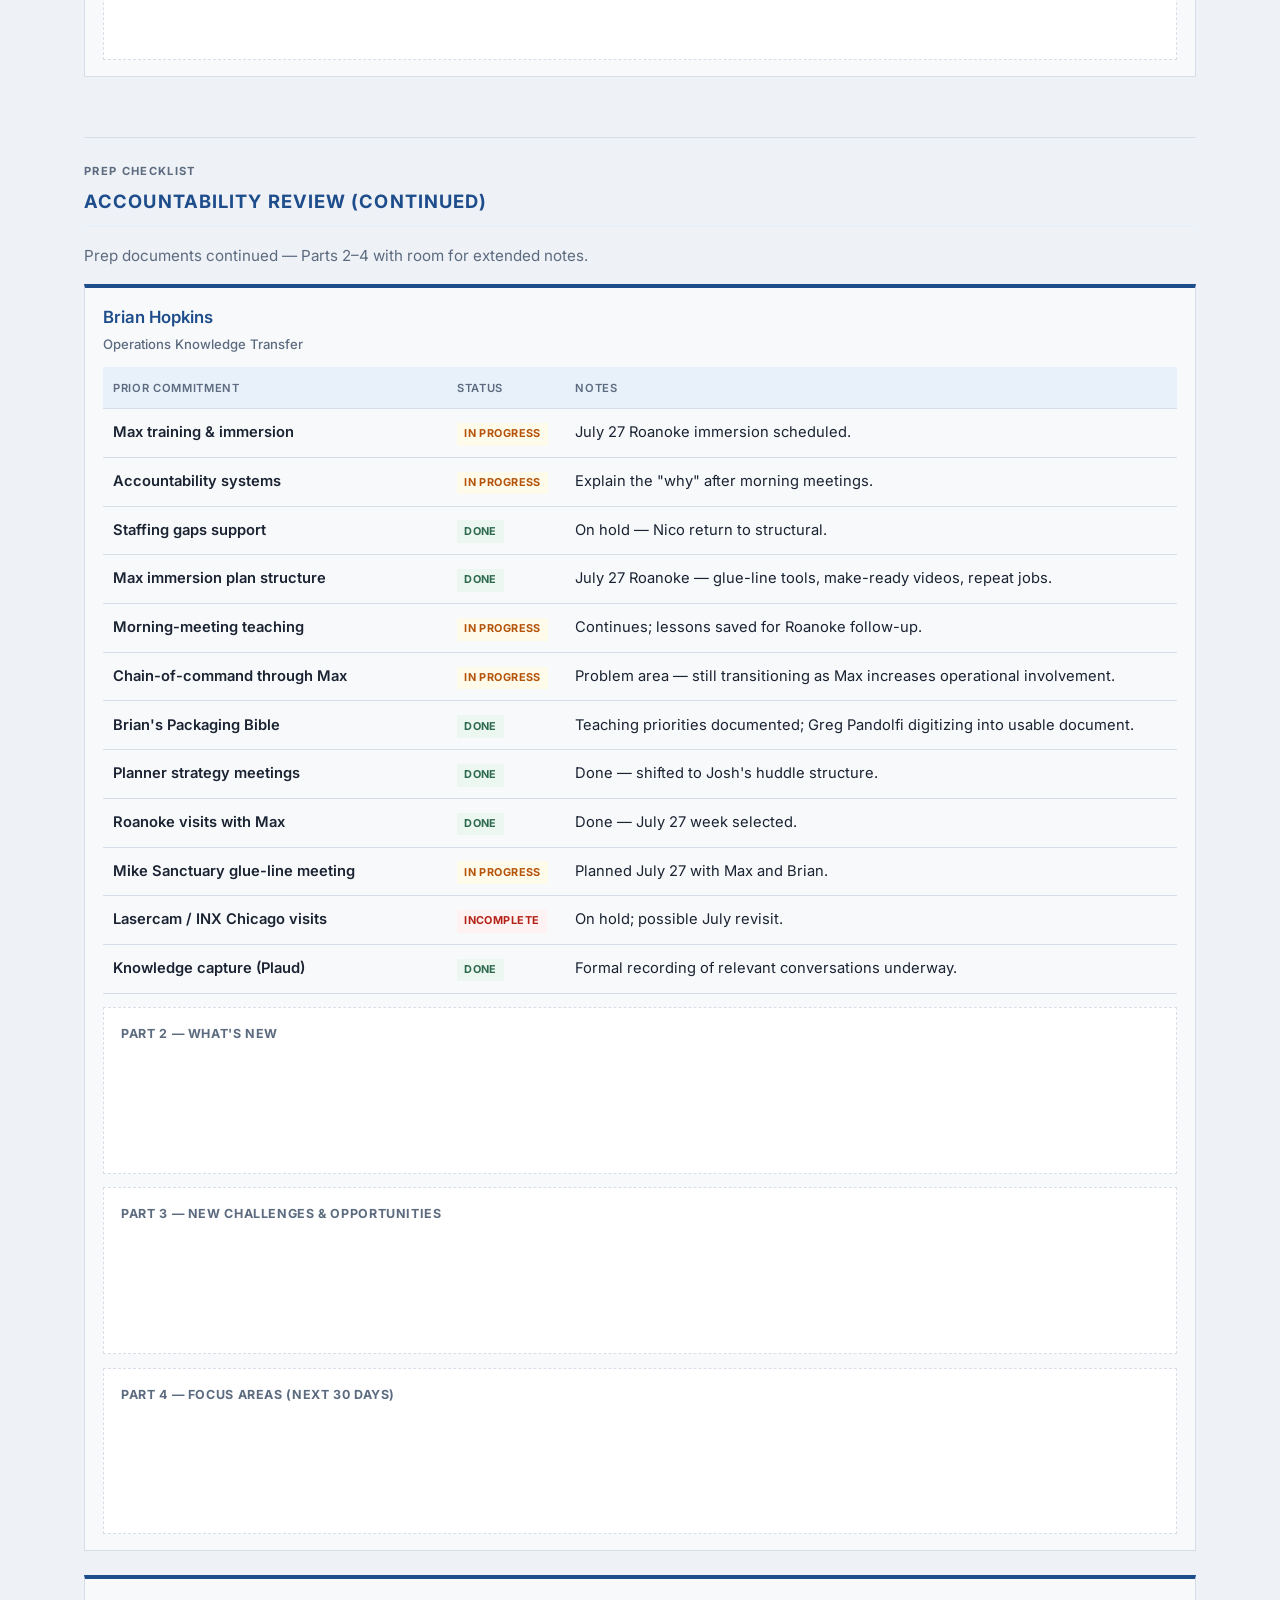
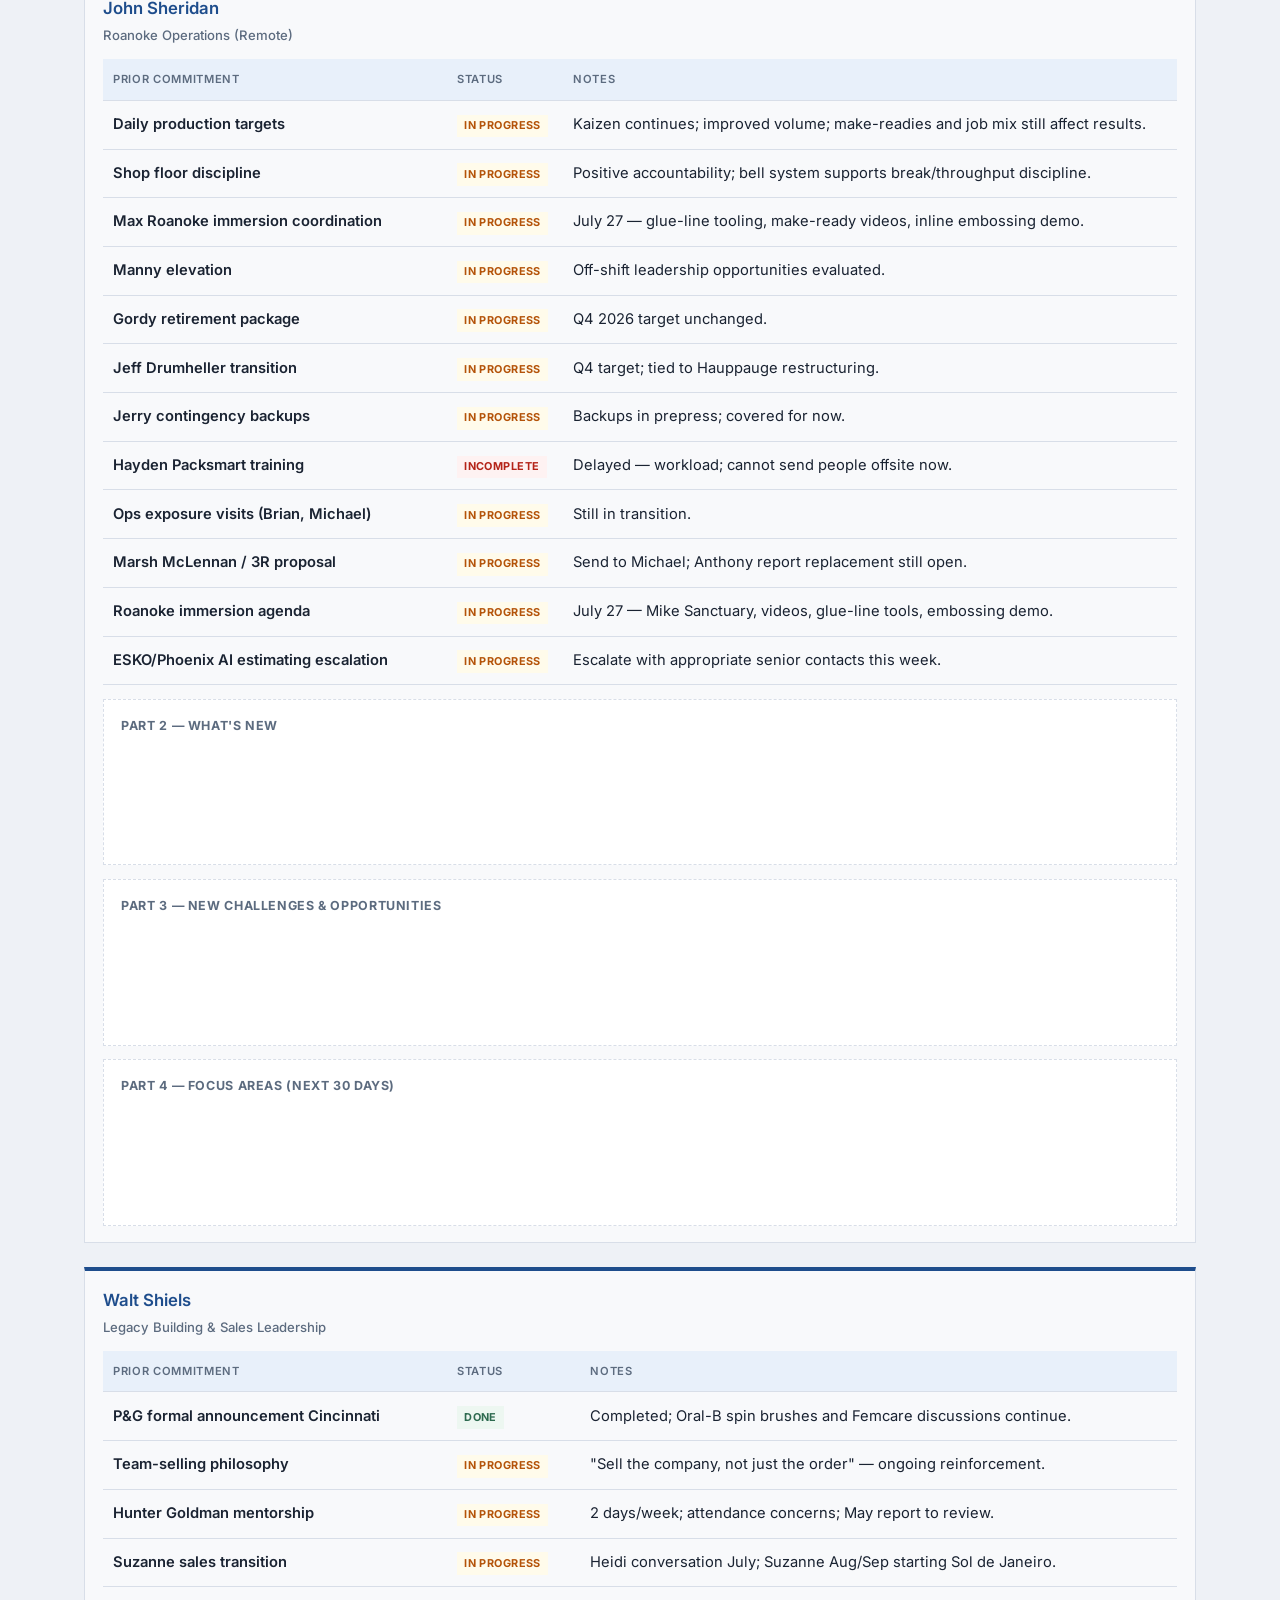
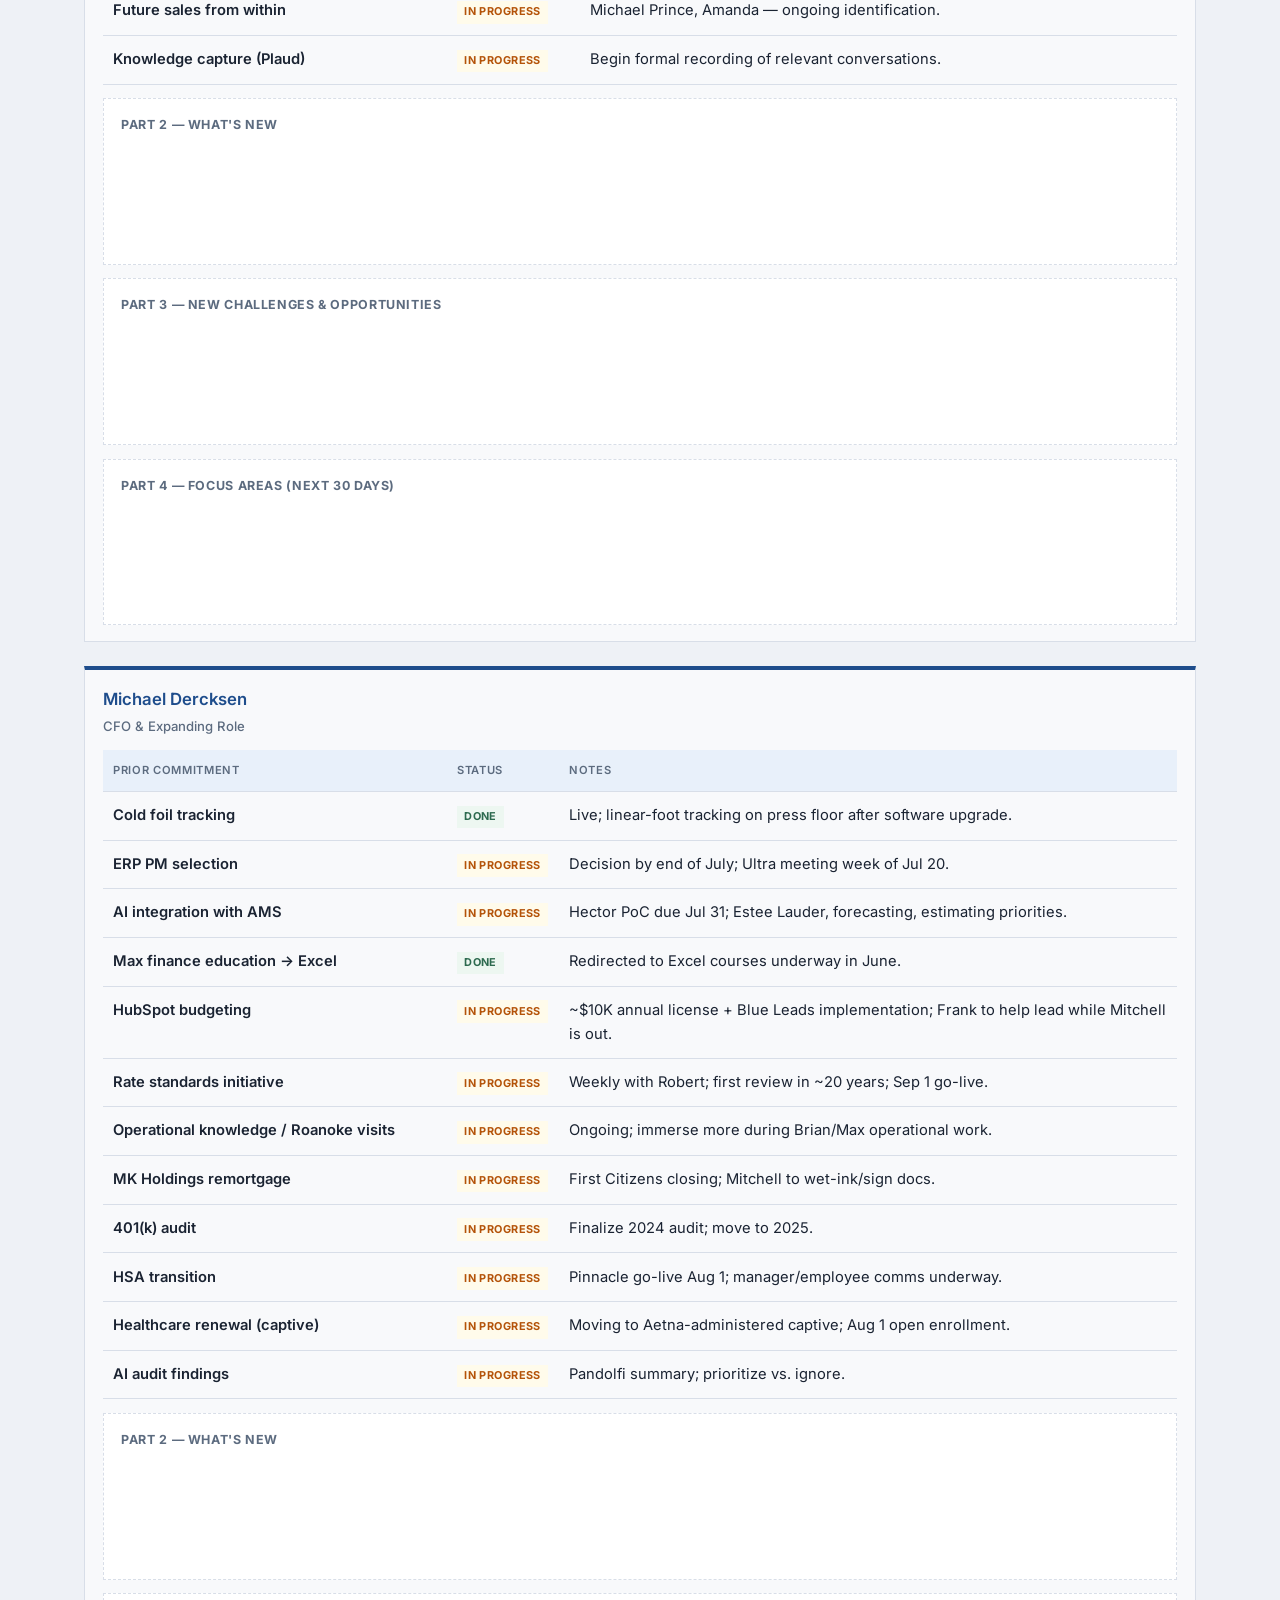
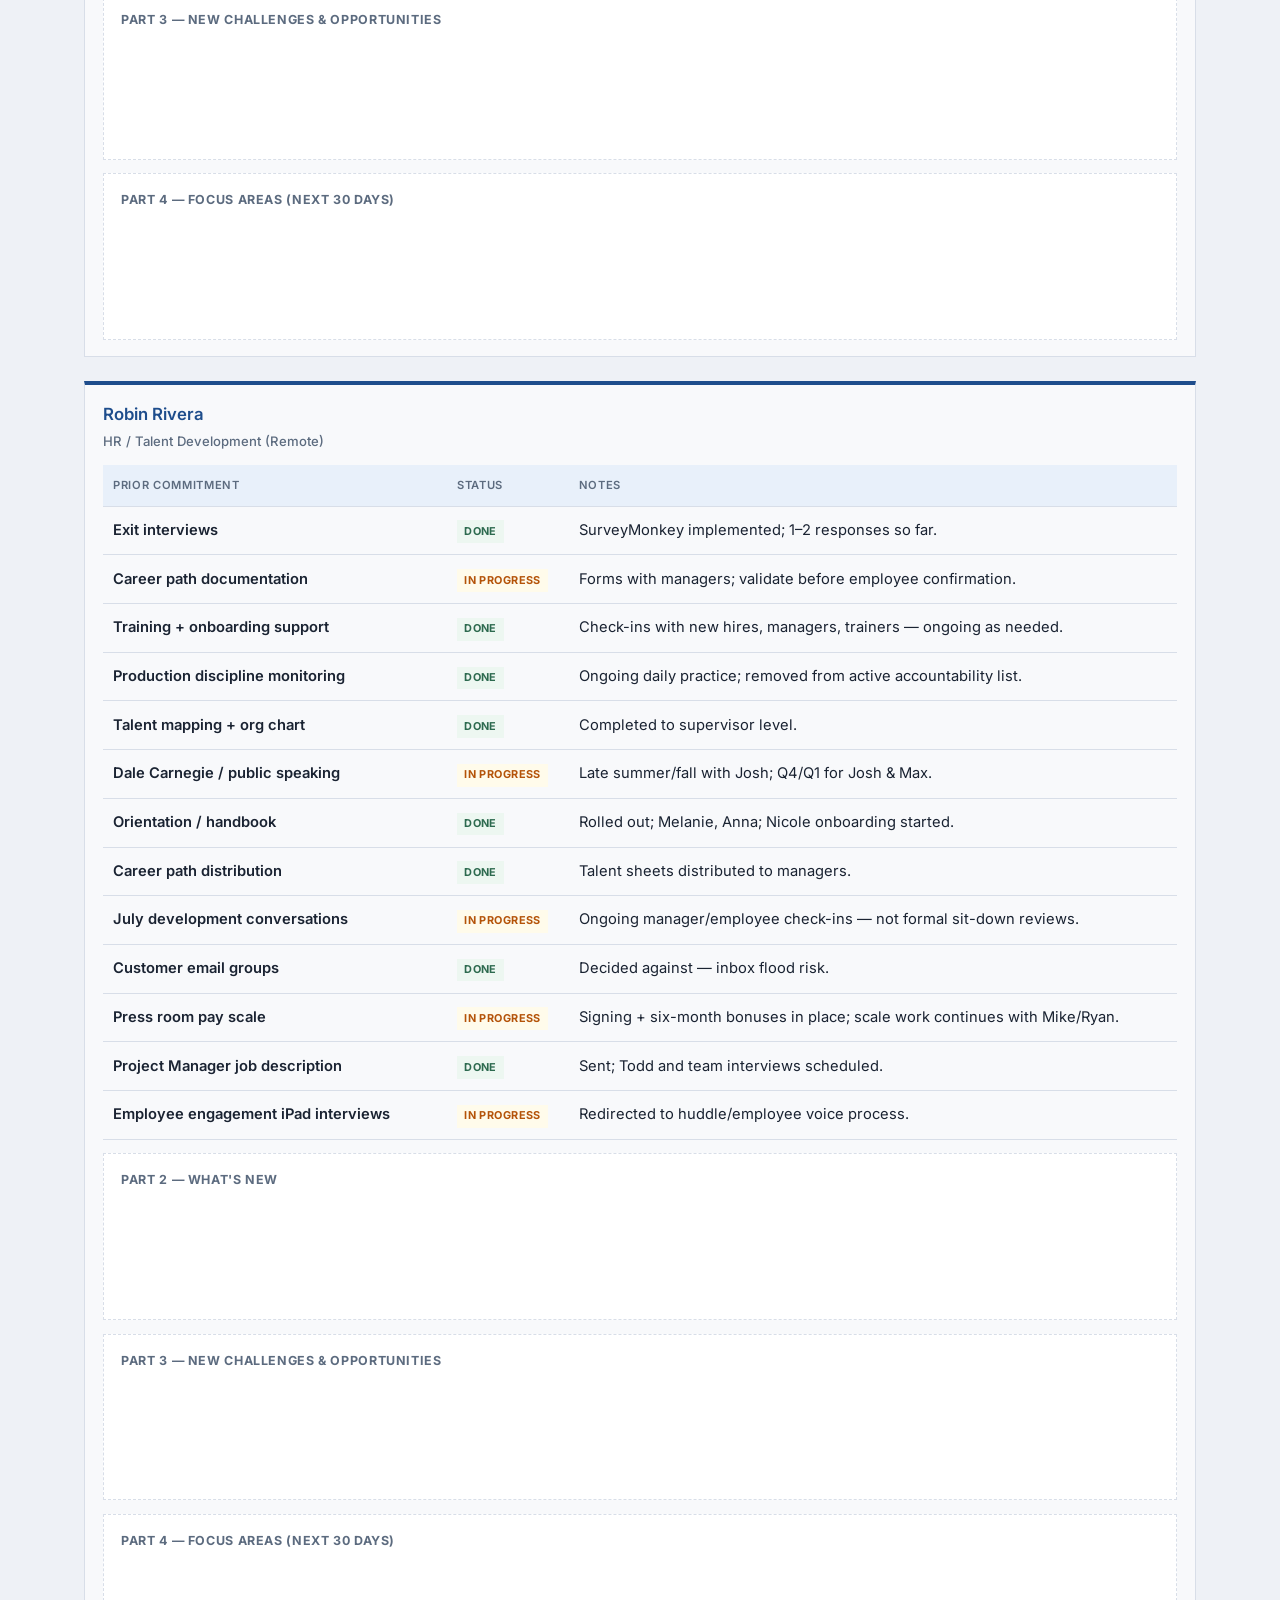
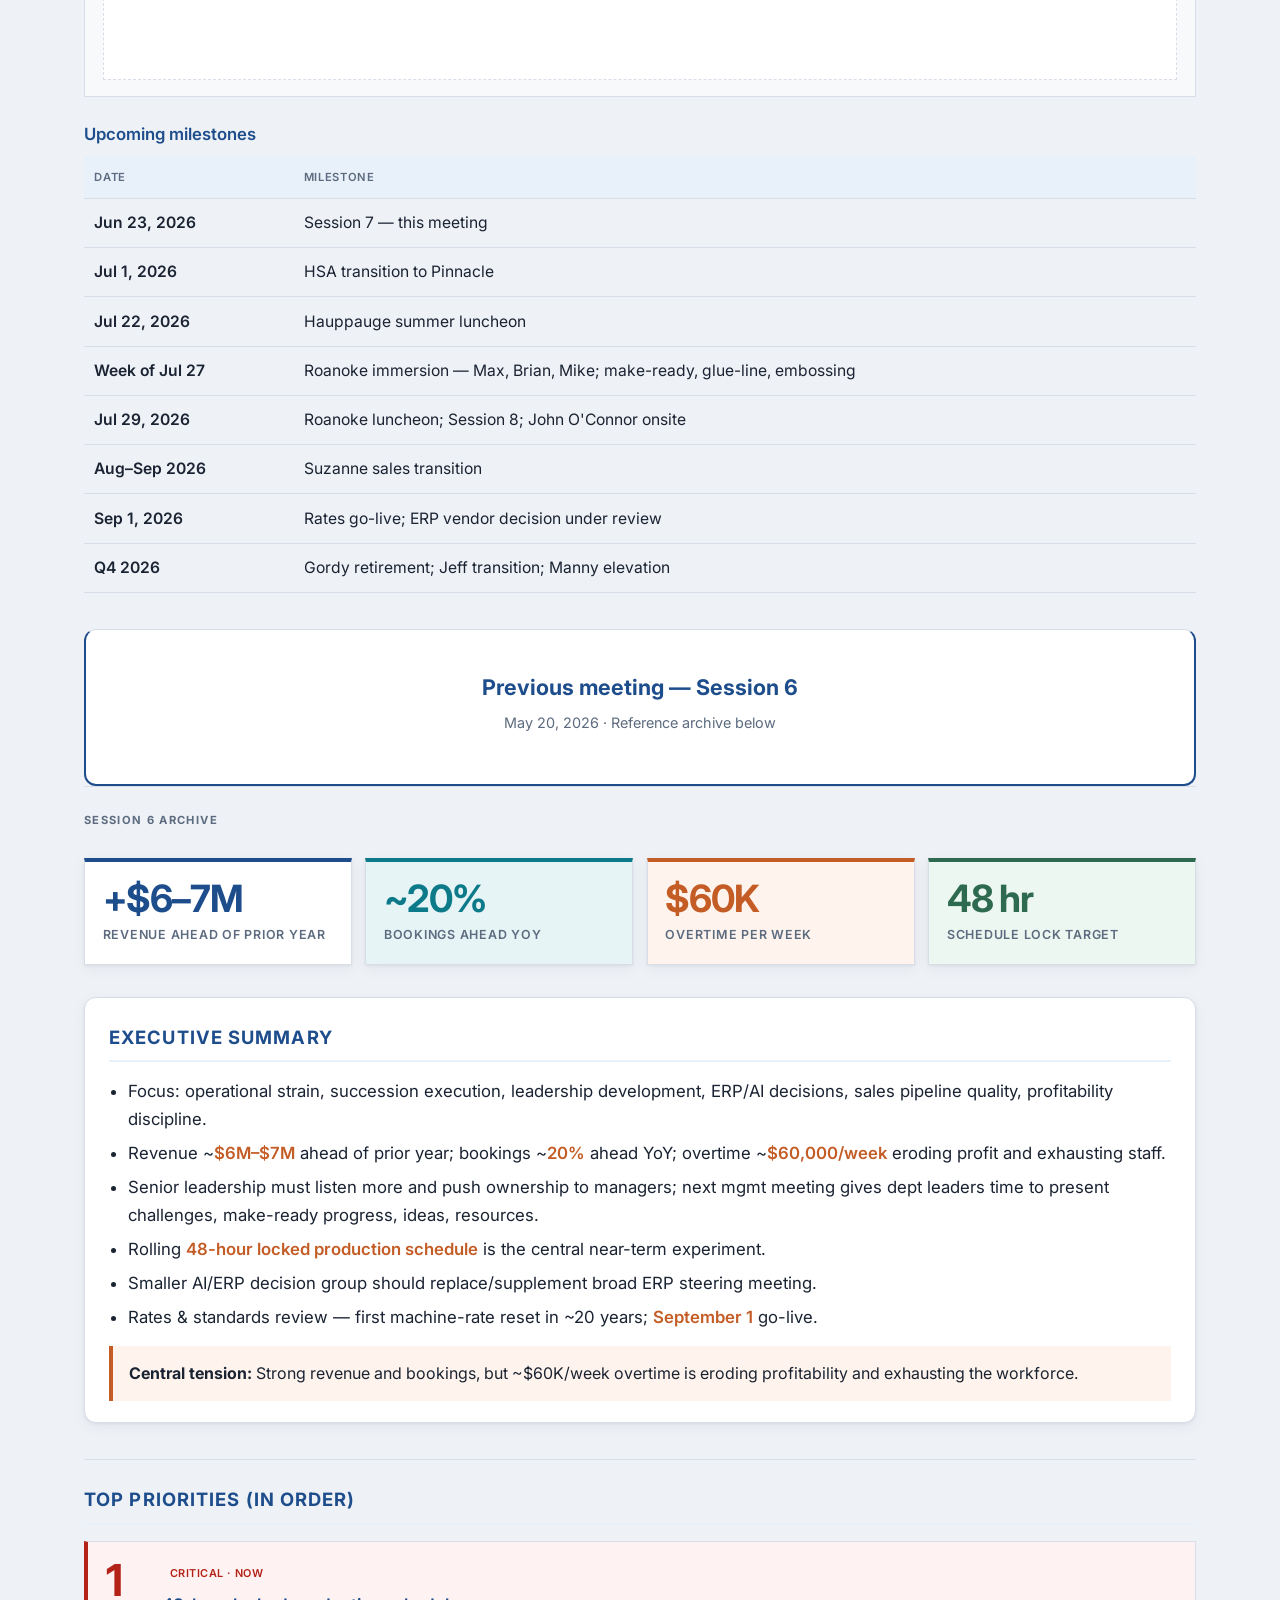
==== commit 965b2a0e: "Update Session 7 accountability prep from meeting transcript. Remove misassigned items, sync Michael" ====
--- a/index.html
+++ b/index.html
@@ -988,7 +988,6 @@
             <tr><td>HubSpot / CRM implementation</td><td><span class="status progress">In progress</span></td><td>Moving forward; Josh/Max/Michael own rollout, budget, AMS integration.</td></tr>
             <tr><td>AI recording (Plaud/Copilot) standard</td><td><span class="status progress">In progress</span></td><td>Plaud distributed to Walt, Brian, Max; legal releases with Greg/Todd pending.</td></tr>
             <tr><td>Fourth-gen narrative (Grace Williams)</td><td><span class="status progress">In progress</span></td><td>Final outreach planned; remove if no response.</td></tr>
-            <tr><td>Glue-line robotics exploration</td><td><span class="status progress">In progress</span></td><td>Monitor Boston Dynamics; revisit gluer-end palletizing plan.</td></tr>
           </tbody>
         </table>
         <div class="prep-blank"><h4>Part 2 — What's new</h4><div class="prep-placeholder">&nbsp;</div></div>
@@ -1037,8 +1036,6 @@
             <tr><td>Chain of command escalation</td><td><span class="status progress">In progress</span></td><td>Visible in morning/closeout meetings.</td></tr>
             <tr><td>CERM demo / HighFlow costs</td><td><span class="status progress">In progress</span></td><td>CERM demo scheduled; all-in HighFlow pricing still needed.</td></tr>
             <tr><td>Glue-line filming / make-ready docs</td><td><span class="status progress">In progress</span></td><td>July 27 Roanoke; use closeout variance reports for priority jobs.</td></tr>
-            <tr><td>Cold foil measurement</td><td><span class="status progress">In progress</span></td><td>Michael/Curtis; first week of June go-live target.</td></tr>
-            <tr><td>Rate standards review</td><td><span class="status progress">In progress</span></td><td>Michael/Robert leading; Sep 1 go-live; annual cadence.</td></tr>
           </tbody>
         </table>
         <div class="prep-blank"><h4>Part 2 — What's new</h4><div class="prep-placeholder">&nbsp;</div></div>
@@ -1127,13 +1124,18 @@
         <table class="prep-table">
           <thead><tr><th>Prior commitment</th><th>Status</th><th>Notes</th></tr></thead>
           <tbody>
-            <tr><td>Cold foil tracking</td><td><span class="status progress">In progress</span></td><td>Switch/equipment issue; first week of June go-live target.</td></tr>
-            <tr><td>ERP PM selection</td><td><span class="status progress">In progress</span></td><td>~$100K / 18 mo at ~$225/hr; pending Max/decision-group alignment.</td></tr>
-            <tr><td>AI integration with AMS</td><td><span class="status progress">In progress</span></td><td>Hector exploring; Estee Lauder, forecasting, estimating priorities.</td></tr>
+            <tr><td>Cold foil tracking</td><td><span class="status done">Done</span></td><td>Live; linear-foot tracking on press floor after software upgrade.</td></tr>
+            <tr><td>ERP PM selection</td><td><span class="status progress">In progress</span></td><td>Decision by end of July; Ultra meeting week of Jul 20.</td></tr>
+            <tr><td>AI integration with AMS</td><td><span class="status progress">In progress</span></td><td>Hector PoC due Jul 31; Estee Lauder, forecasting, estimating priorities.</td></tr>
             <tr><td>Max finance education → Excel</td><td><span class="status done">Done</span></td><td>Redirected to Excel courses underway in June.</td></tr>
-            <tr><td>HubSpot budgeting</td><td><span class="status progress">In progress</span></td><td>Budgeting/adoption continues; AMS integration open.</td></tr>
+            <tr><td>HubSpot budgeting</td><td><span class="status progress">In progress</span></td><td>~$10K annual license + Blue Leads implementation; Frank to help lead while Mitchell is out.</td></tr>
             <tr><td>Rate standards initiative</td><td><span class="status progress">In progress</span></td><td>Weekly with Robert; first review in ~20 years; Sep 1 go-live.</td></tr>
             <tr><td>Operational knowledge / Roanoke visits</td><td><span class="status progress">In progress</span></td><td>Ongoing; immerse more during Brian/Max operational work.</td></tr>
+            <tr><td>MK Holdings remortgage</td><td><span class="status progress">In progress</span></td><td>First Citizens closing; Mitchell to wet-ink/sign docs.</td></tr>
+            <tr><td>401(k) audit</td><td><span class="status progress">In progress</span></td><td>Finalize 2024 audit; move to 2025.</td></tr>
+            <tr><td>HSA transition</td><td><span class="status progress">In progress</span></td><td>Pinnacle go-live Aug 1; manager/employee comms underway.</td></tr>
+            <tr><td>Healthcare renewal (captive)</td><td><span class="status progress">In progress</span></td><td>Moving to Aetna-administered captive; Aug 1 open enrollment.</td></tr>
+            <tr><td>AI audit findings</td><td><span class="status progress">In progress</span></td><td>Pandolfi summary; prioritize vs. ignore.</td></tr>
           </tbody>
         </table>
         <div class="prep-blank"><h4>Part 2 — What's new</h4><div class="prep-placeholder">&nbsp;</div></div>
@@ -1149,16 +1151,16 @@
           <tbody>
             <tr><td>Exit interviews</td><td><span class="status done">Done</span></td><td>SurveyMonkey implemented; 1–2 responses so far.</td></tr>
             <tr><td>Career path documentation</td><td><span class="status progress">In progress</span></td><td>Forms with managers; validate before employee confirmation.</td></tr>
-            <tr><td>Training + onboarding support</td><td><span class="status progress">In progress</span></td><td>Check-ins with new hires, managers, trainers.</td></tr>
-            <tr><td>Production discipline monitoring</td><td><span class="status progress">In progress</span></td><td>Supports accountability follow-up.</td></tr>
+            <tr><td>Training + onboarding support</td><td><span class="status done">Done</span></td><td>Check-ins with new hires, managers, trainers — ongoing as needed.</td></tr>
+            <tr><td>Production discipline monitoring</td><td><span class="status done">Done</span></td><td>Ongoing daily practice; removed from active accountability list.</td></tr>
             <tr><td>Talent mapping + org chart</td><td><span class="status done">Done</span></td><td>Completed to supervisor level.</td></tr>
             <tr><td>Dale Carnegie / public speaking</td><td><span class="status progress">In progress</span></td><td>Late summer/fall with Josh; Q4/Q1 for Josh &amp; Max.</td></tr>
             <tr><td>Orientation / handbook</td><td><span class="status done">Done</span></td><td>Rolled out; Melanie, Anna; Nicole onboarding started.</td></tr>
-            <tr><td>Career path distribution</td><td><span class="status progress">In progress</span></td><td>Talent sheets to managers; track progress.</td></tr>
-            <tr><td>July development conversations</td><td><span class="status progress">In progress</span></td><td>Name must not imply comp review.</td></tr>
+            <tr><td>Career path distribution</td><td><span class="status done">Done</span></td><td>Talent sheets distributed to managers.</td></tr>
+            <tr><td>July development conversations</td><td><span class="status progress">In progress</span></td><td>Ongoing manager/employee check-ins — not formal sit-down reviews.</td></tr>
             <tr><td>Customer email groups</td><td><span class="status done">Done</span></td><td>Decided against — inbox flood risk.</td></tr>
-            <tr><td>Press room pay scale</td><td><span class="status progress">In progress</span></td><td>Continues; manager input when Mike Forth returns.</td></tr>
-            <tr><td>Project Manager job description</td><td><span class="status progress">In progress</span></td><td>Tied to ERP PM / consultant decision.</td></tr>
+            <tr><td>Press room pay scale</td><td><span class="status progress">In progress</span></td><td>Signing + six-month bonuses in place; scale work continues with Mike/Ryan.</td></tr>
+            <tr><td>Project Manager job description</td><td><span class="status done">Done</span></td><td>Sent; Todd and team interviews scheduled.</td></tr>
             <tr><td>Employee engagement iPad interviews</td><td><span class="status progress">In progress</span></td><td>Redirected to huddle/employee voice process.</td></tr>
           </tbody>
         </table>
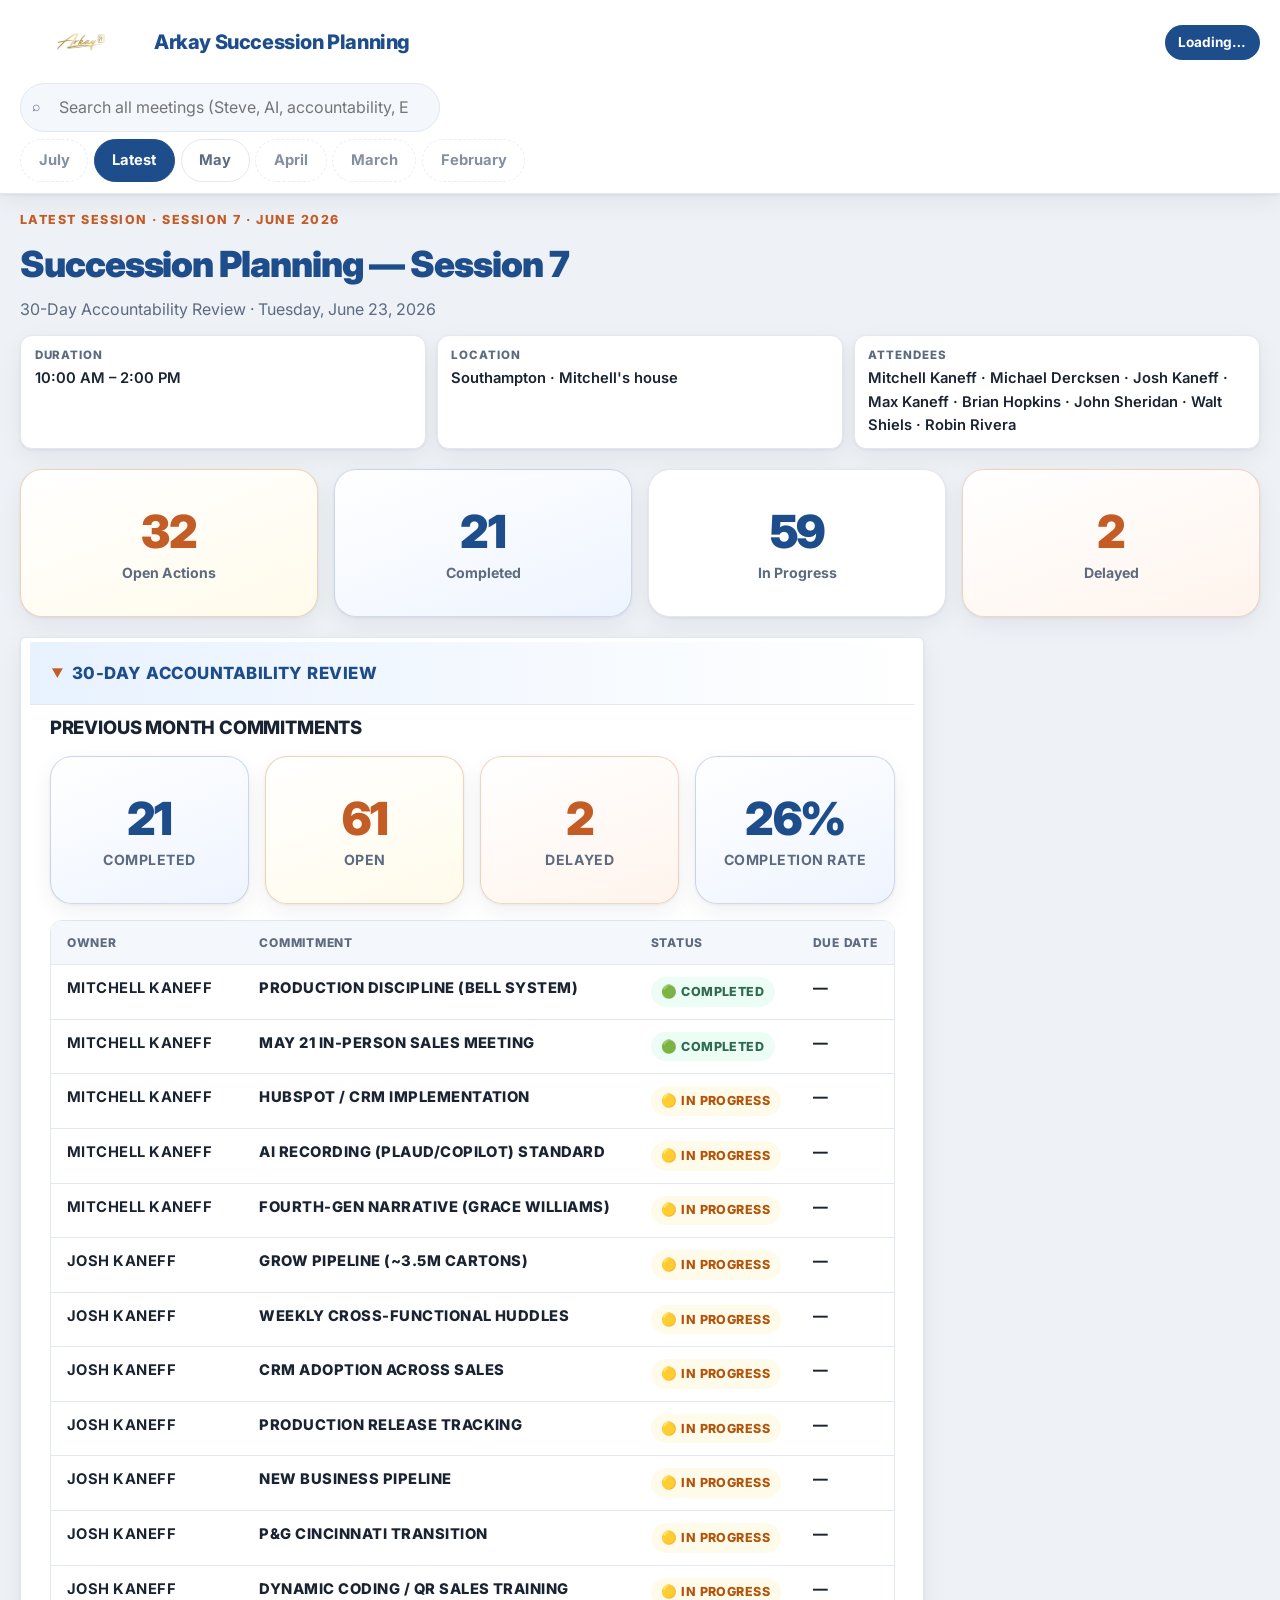
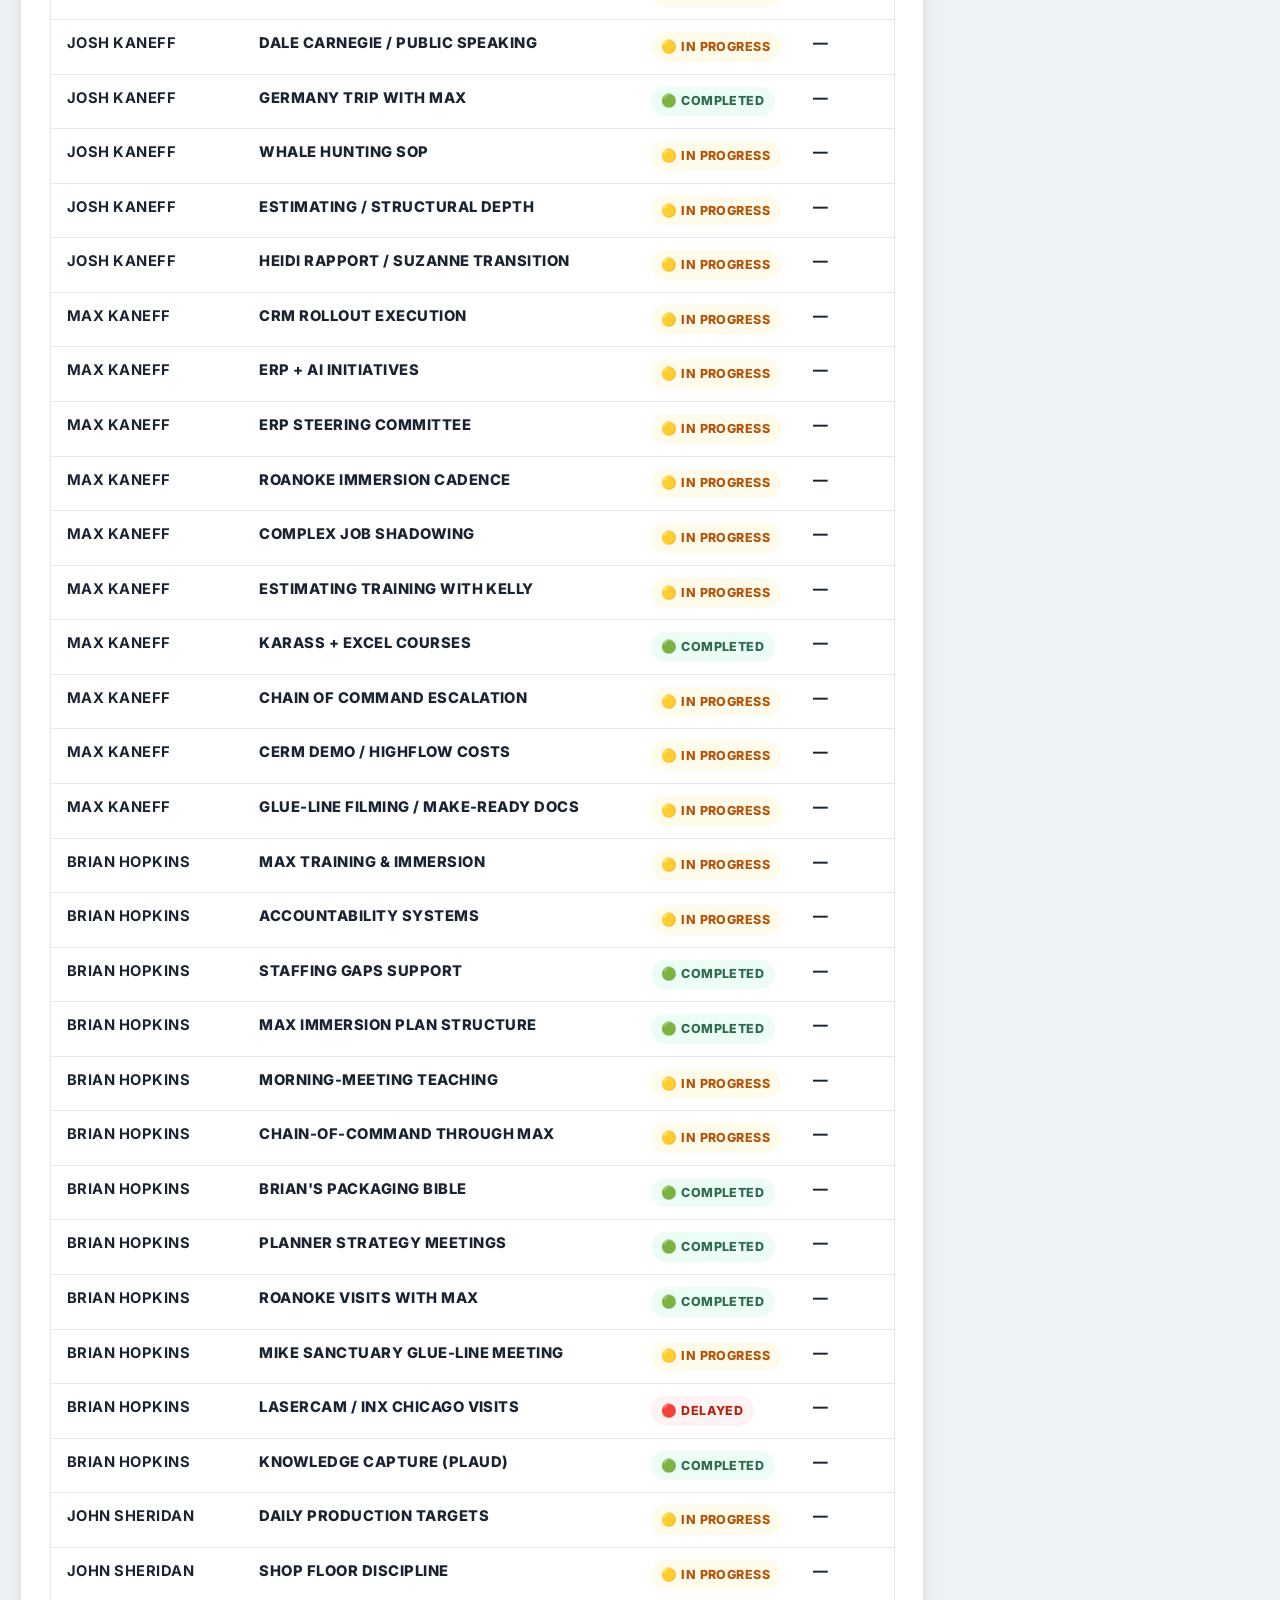
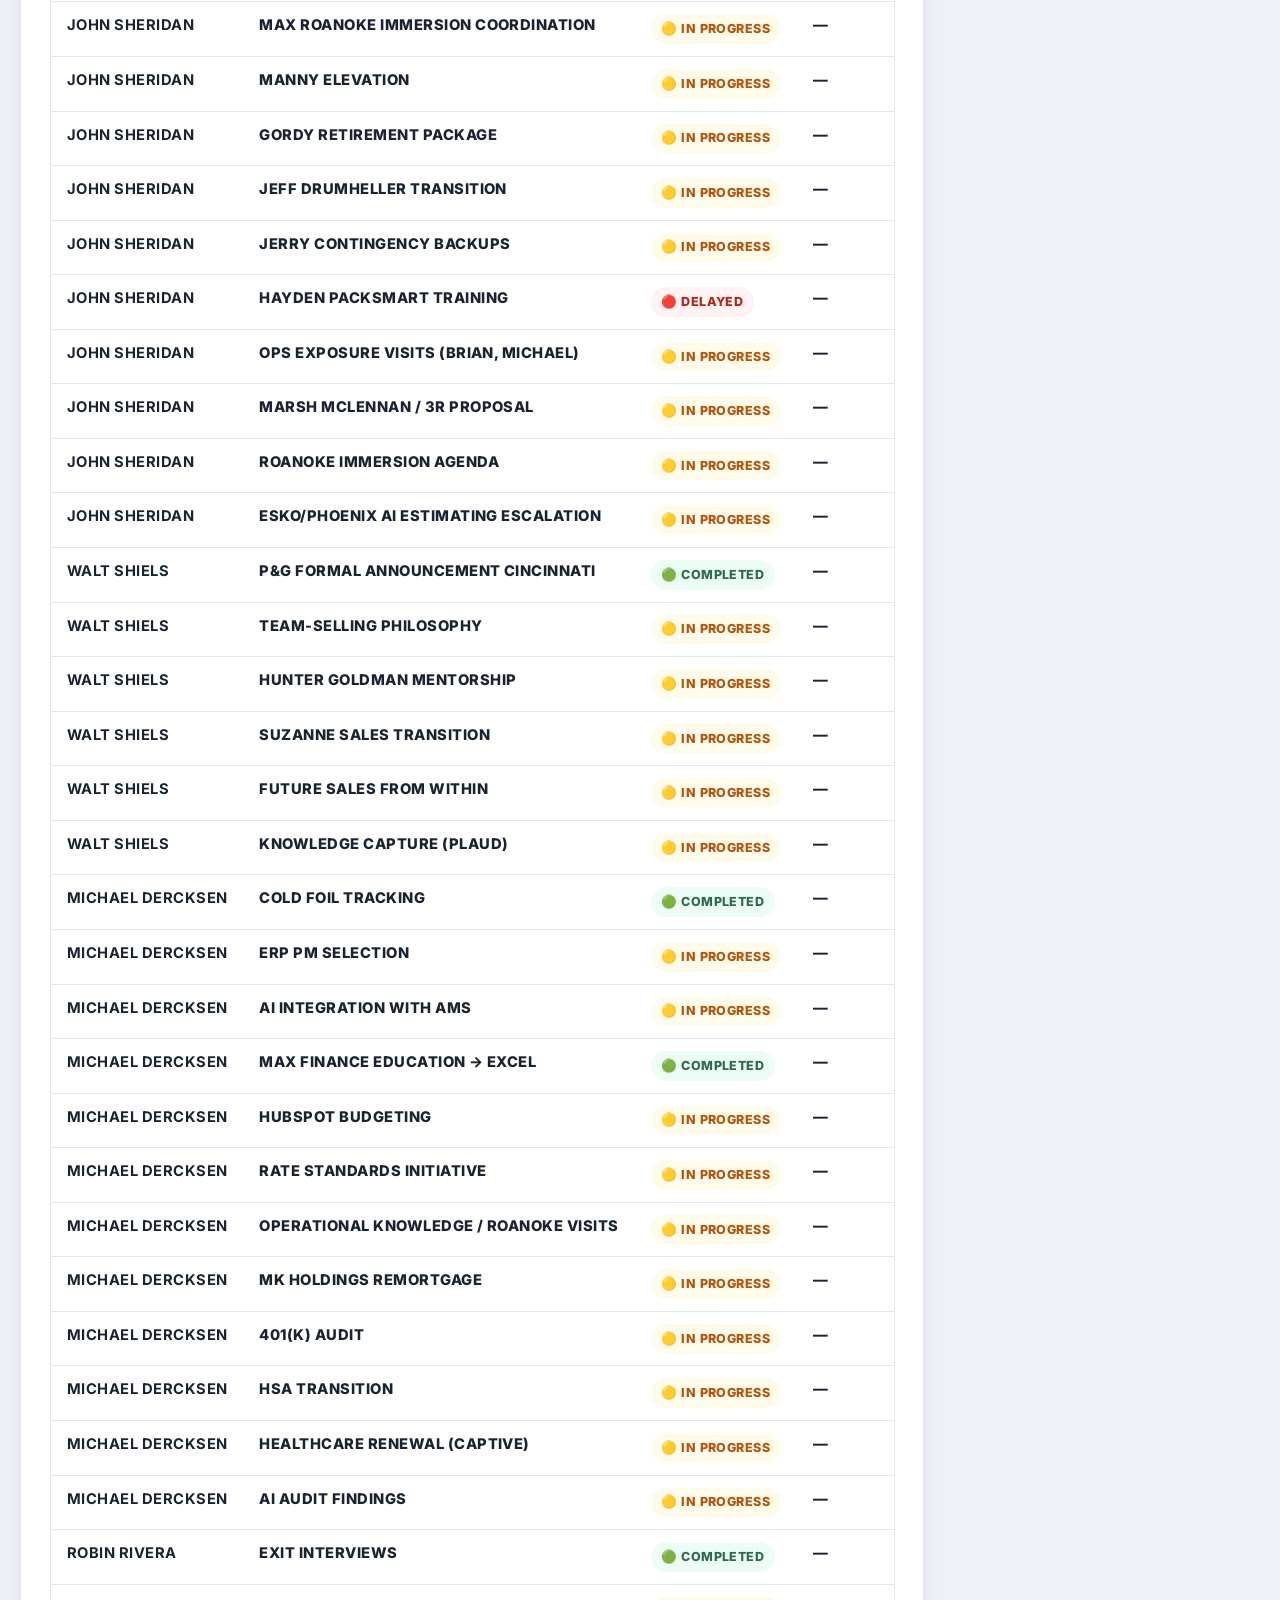
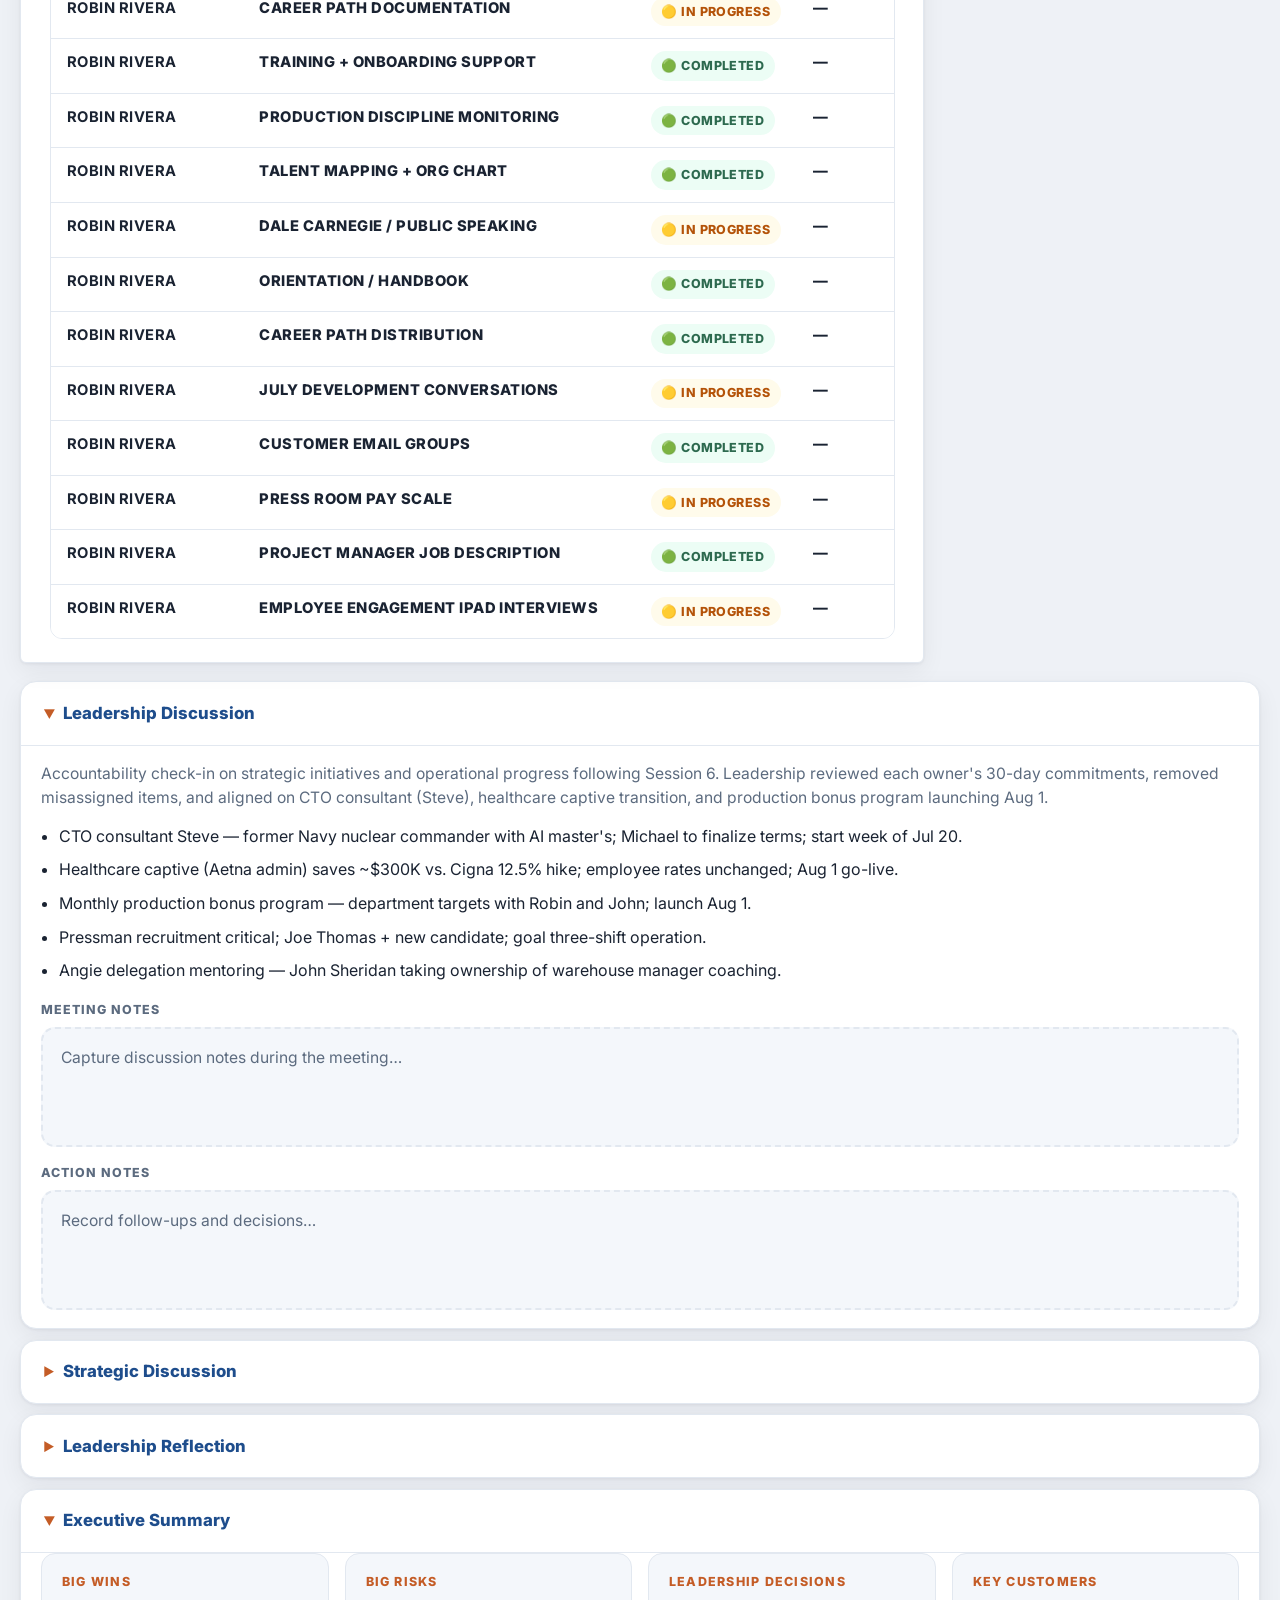
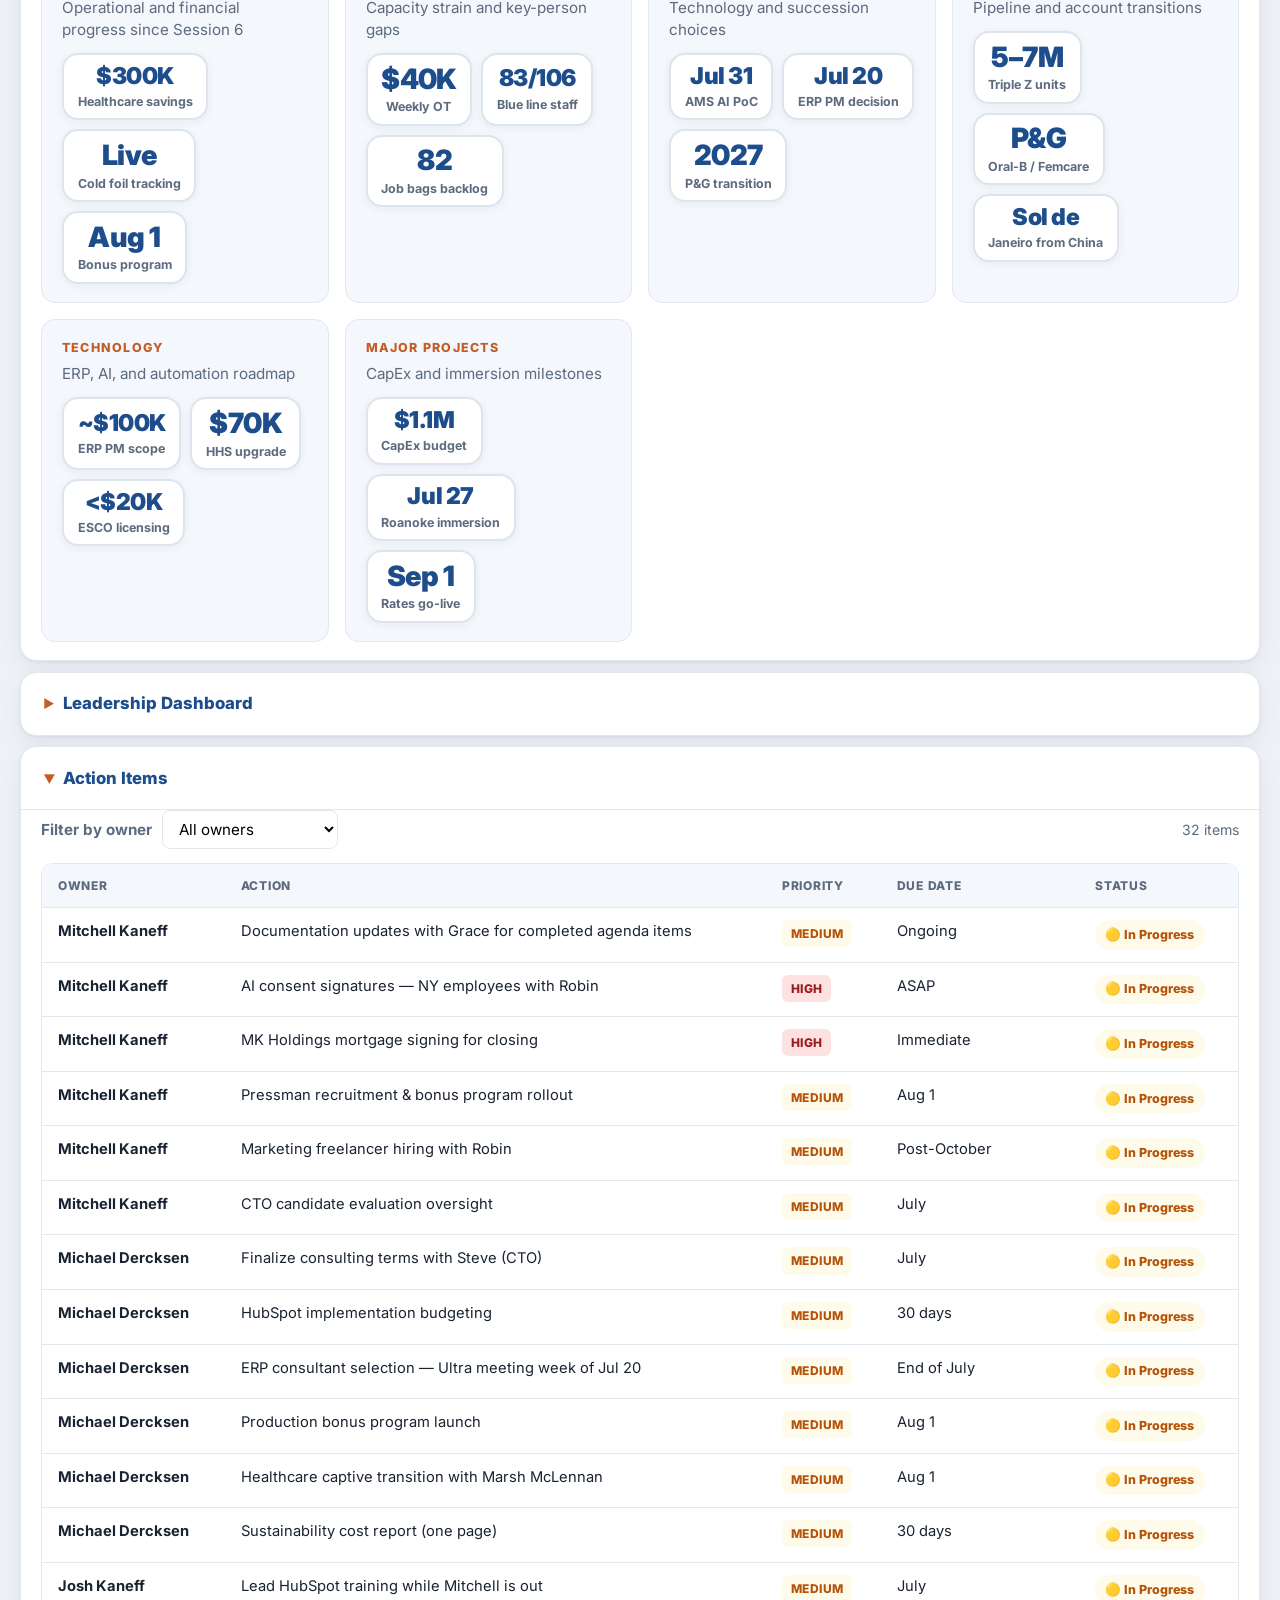
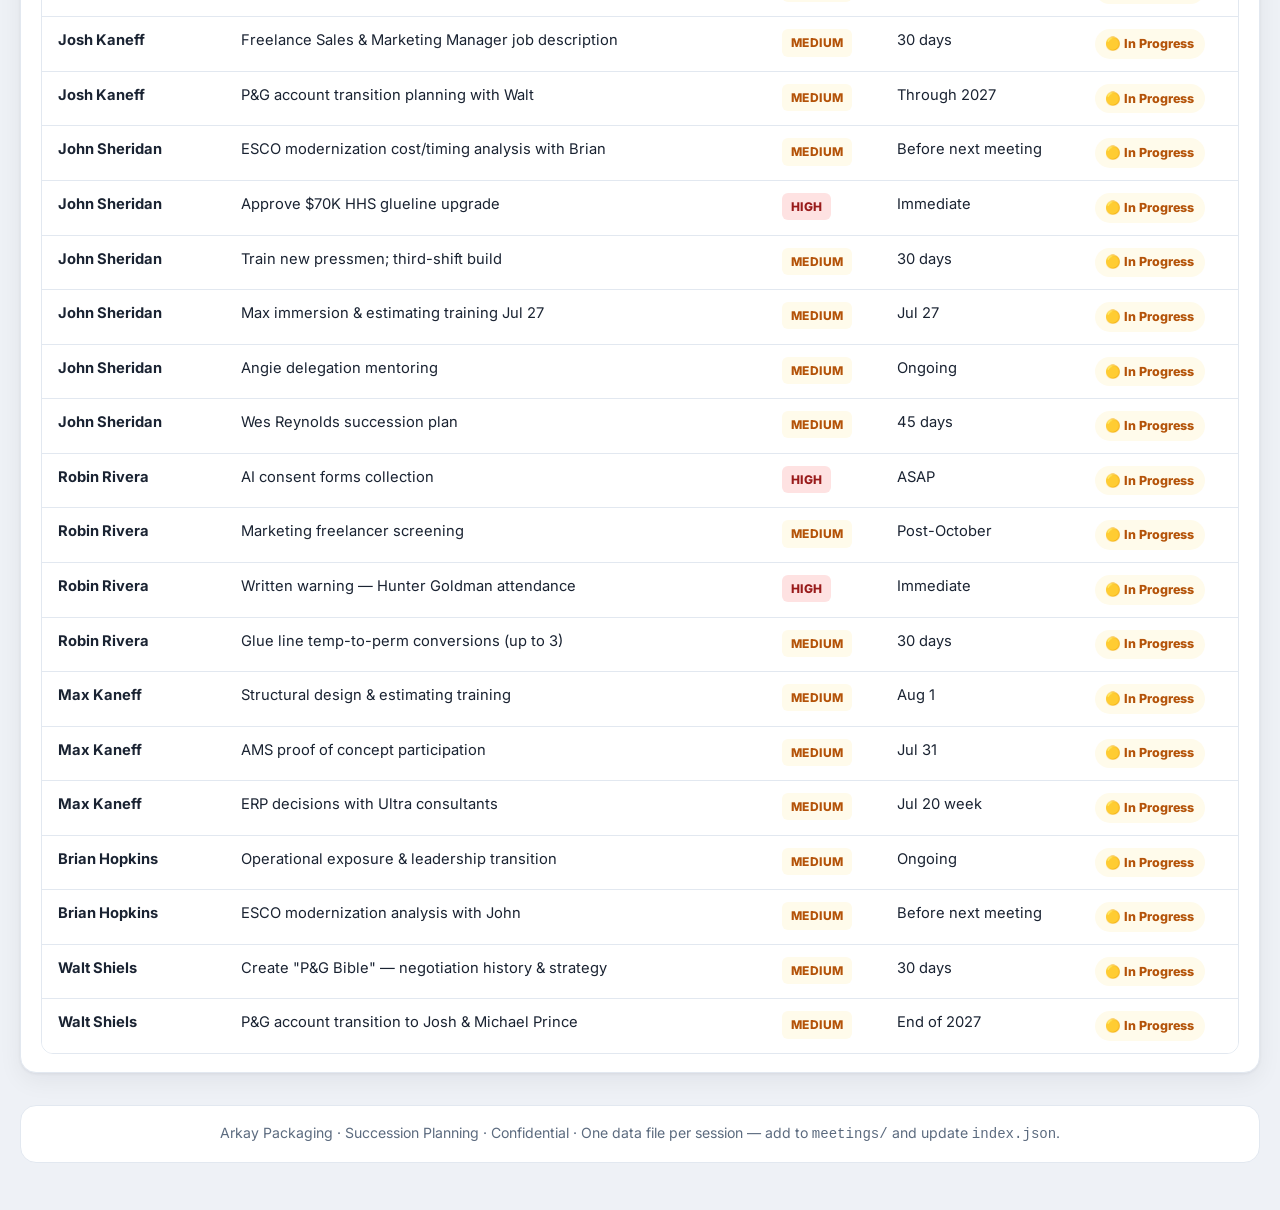
==== commit 38efdd69: "Redesign succession site as executive leadership dashboard. JSON-driven sessions with month switchin" ====
--- a/index.html
+++ b/index.html
@@ -2,1557 +2,41 @@
 <html lang="en">
 <head>
   <meta charset="UTF-8" />
-  <meta name="viewport" content="width=1280" />
-  <title>Arkay Succession Planning — Session 7 · June 23, 2026</title>
+  <meta name="viewport" content="width=device-width, initial-scale=1.0" />
+  <title>Arkay Succession Planning — Executive Dashboard</title>
   <link rel="preconnect" href="https://fonts.googleapis.com" />
   <link rel="preconnect" href="https://fonts.gstatic.com" crossorigin />
-  <link href="https://fonts.googleapis.com/css2?family=Inter:wght@400;500;600;700&display=swap" rel="stylesheet" />
-  <style>
-    :root {
-      --bg: #eef1f6;
-      --surface: #ffffff;
-      --muted-bg: #f8f9fb;
-      --text: #1a2332;
-      --text-muted: #5c6b7f;
-      --border: #d8dee8;
-      --navy: #1e4d8c;
-      --navy-soft: #e8f0fa;
-      --teal: #0d7a8a;
-      --teal-soft: #e6f4f6;
-      --orange: #c45c26;
-      --orange-soft: #fff4ed;
-      --green: #2d6a4f;
-      --green-soft: #edf7f1;
-      --amber: #b45309;
-      --amber-soft: #fffbeb;
-      --red: #b42318;
-      --red-soft: #fef2f2;
-      --shadow: 0 1px 3px rgba(15, 23, 42, 0.06), 0 4px 14px rgba(15, 23, 42, 0.05);
-      --radius: 12px;
-      --header-h: 9.75rem;
-    }
-
-    *, *::before, *::after { box-sizing: border-box; margin: 0; padding: 0; }
-
-    html {
-      scroll-behavior: smooth;
-      scroll-padding-top: var(--header-h);
-      min-width: 1200px;
-    }
-
-    body {
-      font-family: "Inter", system-ui, sans-serif;
-      font-size: 1.05rem;
-      line-height: 1.65;
-      color: var(--text);
-      background: var(--bg);
-      min-width: 1200px;
-    }
-
-    .site-header {
-      position: sticky;
-      top: 0;
-      z-index: 100;
-      background: var(--surface);
-      border-bottom: 1px solid var(--border);
-      box-shadow: var(--shadow);
-    }
-
-    .header-inner {
-      max-width: 72rem;
-      margin: 0 auto;
-      padding: 0.65rem 1.25rem 0.55rem;
-    }
-
-    .brand-row {
-      display: flex;
-      align-items: center;
-      gap: 0.85rem;
-      margin-bottom: 0.55rem;
-    }
-
-    .logo-link {
-      display: inline-flex;
-      align-items: center;
-      flex-shrink: 0;
-      text-decoration: none;
-      line-height: 0;
-      transition: opacity 0.2s, transform 0.2s;
-    }
-
-    .logo-link:hover { opacity: 0.82; transform: scale(1.02); }
-
-    .site-logo {
-      height: 68px;
-      width: auto;
-      max-width: 220px;
-      object-fit: contain;
-      display: block;
-      background: transparent;
-      filter: drop-shadow(0 1px 2px rgba(0, 0, 0, 0.12));
-    }
-
-    .brand-meta {
-      display: flex;
-      align-items: center;
-      gap: 0.65rem;
-      margin-left: auto;
-    }
-
-    .brand {
-      font-size: 1rem;
-      font-weight: 700;
-      color: var(--navy);
-      letter-spacing: -0.02em;
-    }
-
-    .date-pill {
-      font-size: 0.78rem;
-      font-weight: 600;
-      color: #fff;
-      background: var(--navy);
-      padding: 0.35rem 0.85rem;
-      border-radius: 999px;
-    }
-
-    .date-pill.muted {
-      background: var(--muted-bg);
-      color: var(--text-muted);
-      border: 1px solid var(--border);
-    }
-
-    .tab-nav {
-      display: flex;
-      gap: 0.35rem;
-      padding-bottom: 0.25rem;
-      overflow-x: visible;
-    }
-
-    .tab-nav a {
-      font-size: 0.76rem;
-      font-weight: 600;
-      color: var(--text-muted);
-      text-decoration: none;
-      padding: 0.45rem 0.8rem;
-      border-radius: 999px;
-      white-space: nowrap;
-    }
-
-    .tab-nav a:hover { background: var(--muted-bg); color: var(--text); }
-    .tab-nav a.active { background: var(--navy); color: #fff; }
-    .tab-nav a.archive { border: 1px dashed var(--border); }
-
-    nav.snap-dots {
-      position: fixed;
-      right: 1rem;
-      top: 50%;
-      transform: translateY(-50%);
-      z-index: 90;
-      display: flex;
-      flex-direction: column;
-      gap: 0.4rem;
-    }
-
-    nav.snap-dots a {
-      width: 8px;
-      height: 8px;
-      border-radius: 50%;
-      background: rgba(30, 77, 140, 0.2);
-      border: 1px solid rgba(30, 77, 140, 0.35);
-      transition: transform 0.2s, background 0.2s;
-    }
-
-    nav.snap-dots a:hover,
-    nav.snap-dots a.active {
-      background: var(--navy);
-      transform: scale(1.35);
-    }
-
-    nav.snap-dots a span { display: none; }
-
-    main {
-      max-width: 72rem;
-      margin: 0 auto;
-      padding: 0 1.25rem 2rem;
-    }
-
-    .panel {
-      padding: 1.75rem 0 2.25rem;
-      position: relative;
-    }
-
-    .panel + .panel,
-    .panel + .meeting-divider,
-    .meeting-divider + .panel {
-      border-top: 1px solid var(--border);
-    }
-
-    .panel.tall { padding-top: 1.5rem; }
-
-    .panel-label {
-      font-size: 0.7rem;
-      font-weight: 700;
-      letter-spacing: 0.12em;
-      text-transform: uppercase;
-      color: var(--text-muted);
-      margin-bottom: 0.35rem;
-    }
-
-    .meeting-title {
-      font-size: 1.85rem;
-      font-weight: 800;
-      color: var(--navy);
-      margin-bottom: 0.25rem;
-      letter-spacing: -0.02em;
-    }
-
-    .meeting-date { font-size: 0.9rem; color: var(--text-muted); margin-bottom: 1rem; }
-
-    .scroll-hint { display: none; }
-
-    .meeting-divider {
-      margin: 0;
-      padding: 2.5rem 1.5rem;
-      background: var(--surface);
-      border: 2px solid var(--navy);
-      border-radius: var(--radius);
-      text-align: center;
-    }
-
-    .meeting-divider h2 { font-size: 1.35rem; color: var(--navy); margin-bottom: 0.35rem; }
-    .meeting-divider p { color: var(--text-muted); font-size: 0.9rem; }
-
-    .block, .panel .block-inner {
-      background: var(--surface);
-      border: 1px solid var(--border);
-      box-shadow: var(--shadow);
-      border-radius: var(--radius);
-      padding: 1.5rem 1.5rem 1.35rem;
-      width: 100%;
-    }
-
-    .badge {
-      display: inline-block;
-      font-size: 0.7rem;
-      font-weight: 600;
-      letter-spacing: 0.1em;
-      text-transform: uppercase;
-      color: var(--text-muted);
-      background: var(--muted-bg);
-      border: 1px solid var(--border);
-      padding: 0.35rem 0.75rem;
-      margin-bottom: 0.85rem;
-    }
-
-    h1 {
-      font-size: 2.35rem;
-      font-weight: 700;
-      color: var(--navy);
-      letter-spacing: -0.02em;
-    }
-
-    .lede { color: var(--text-muted); margin-top: 0.5rem; font-size: 1.05rem; }
-
-    /* Big number hero strip */
-    .stat-row {
-      display: grid;
-      grid-template-columns: repeat(4, 1fr);
-      gap: 0.85rem;
-      margin: 1.75rem 0 2rem;
-    }
-
-    .stat-box {
-      background: var(--surface);
-      border: 1px solid var(--border);
-      padding: 1.15rem 1.1rem;
-      box-shadow: var(--shadow);
-    }
-
-    .stat-box .big {
-      font-size: 2.35rem;
-      font-weight: 700;
-      line-height: 1;
-      letter-spacing: -0.03em;
-    }
-
-    .stat-box .lbl {
-      font-size: 0.78rem;
-      font-weight: 600;
-      text-transform: uppercase;
-      letter-spacing: 0.06em;
-      color: var(--text-muted);
-      margin-top: 0.45rem;
-    }
-
-    .stat-box.a .big { color: var(--navy); }
-    .stat-box.a { border-top: 4px solid var(--navy); }
-    .stat-box.b .big { color: var(--teal); }
-    .stat-box.b { border-top: 4px solid var(--teal); background: var(--teal-soft); }
-    .stat-box.c .big { color: var(--orange); }
-    .stat-box.c { border-top: 4px solid var(--orange); background: var(--orange-soft); }
-    .stat-box.d .big { color: var(--green); }
-    .stat-box.d { border-top: 4px solid var(--green); background: var(--green-soft); }
-
-    section.block {
-      background: var(--surface);
-      border: 1px solid var(--border);
-      box-shadow: var(--shadow);
-      padding: 1.5rem 1.5rem 1.35rem;
-      margin-bottom: 0;
-      border-radius: var(--radius);
-      width: 100%;
-    }
-
-    h2.section-title {
-      font-size: 1.15rem;
-      font-weight: 700;
-      color: var(--navy);
-      text-transform: uppercase;
-      letter-spacing: 0.06em;
-      margin-bottom: 1rem;
-      padding-bottom: 0.5rem;
-      border-bottom: 2px solid var(--navy-soft);
-    }
-
-    h3 {
-      font-size: 1.05rem;
-      font-weight: 600;
-      color: var(--navy);
-      margin: 1rem 0 0.4rem;
-    }
-
-    h3:first-child { margin-top: 0; }
-
-    ul { margin: 0.35rem 0 0.75rem 1.2rem; }
-    li { margin-bottom: 0.4rem; }
-    p { margin-bottom: 0.6rem; }
-
-    .hl { color: var(--orange); font-weight: 600; }
-
-    .callout {
-      background: var(--orange-soft);
-      border-left: 4px solid var(--orange);
-      padding: 0.9rem 1rem;
-      margin-top: 0.85rem;
-      font-size: 1rem;
-    }
-
-    /* Priority cards with big numbers */
-    .priority-list { display: flex; flex-direction: column; gap: 0.75rem; }
-
-    .priority-card {
-      display: grid;
-      grid-template-columns: auto 1fr;
-      gap: 1rem;
-      padding: 1rem 1.1rem;
-      background: var(--muted-bg);
-      border: 1px solid var(--border);
-      align-items: start;
-    }
-
-    .priority-card .pnum {
-      font-size: 2.75rem;
-      font-weight: 700;
-      line-height: 1;
-      color: var(--navy);
-      min-width: 2.5rem;
-    }
-
-    .priority-card.critical .pnum { color: var(--red); }
-    .priority-card.critical { background: var(--red-soft); border-left: 4px solid var(--red); }
-
-    .priority-card h3 { margin: 0 0 0.35rem; font-size: 1.08rem; }
-
-    .tag {
-      display: inline-block;
-      font-size: 0.68rem;
-      font-weight: 600;
-      text-transform: uppercase;
-      letter-spacing: 0.05em;
-      padding: 0.15rem 0.5rem;
-      margin-bottom: 0.35rem;
-    }
-
-    .tag.p0 { background: var(--red-soft); color: var(--red); }
-    .tag.p1 { background: var(--amber-soft); color: var(--amber); }
-    .tag.p2 { background: var(--green-soft); color: var(--green); }
-
-    /* Metrics grid - big numbers */
-    .metrics-grid {
-      display: grid;
-      grid-template-columns: repeat(3, 1fr);
-      gap: 0.75rem;
-    }
-
-    .metric {
-      padding: 1rem;
-      border: 1px solid var(--border);
-      background: var(--muted-bg);
-    }
-
-    .metric .big {
-      font-size: 2.35rem;
-      font-weight: 700;
-      color: var(--navy);
-      line-height: 1.1;
-      letter-spacing: -0.02em;
-    }
-
-    .metric .lbl {
-      font-size: 0.72rem;
-      font-weight: 600;
-      text-transform: uppercase;
-      letter-spacing: 0.05em;
-      color: var(--text-muted);
-      margin-bottom: 0.35rem;
-    }
-
-    .metric .sub { font-size: 0.9rem; color: var(--teal); margin-top: 0.35rem; font-weight: 500; }
-
-    .metric.accent-orange { background: var(--orange-soft); border-left: 4px solid var(--orange); }
-    .metric.accent-orange .big { color: var(--orange); }
-    .metric.accent-teal { background: var(--teal-soft); border-left: 4px solid var(--teal); }
-    .metric.accent-teal .big { color: var(--teal); }
-
-    .grid-2 {
-      display: grid;
-      grid-template-columns: repeat(2, 1fr);
-      gap: 1rem;
-      margin-top: 0.5rem;
-    }
-
-    .sub-card {
-      padding: 1rem;
-      background: var(--muted-bg);
-      border: 1px solid var(--border);
-      border-top: 3px solid var(--navy);
-    }
-
-    .sub-card.teal { border-top-color: var(--teal); }
-    .sub-card.orange { border-top-color: var(--orange); }
-
-    table {
-      width: 100%;
-      border-collapse: collapse;
-      font-size: 0.98rem;
-      margin-top: 0.5rem;
-    }
-
-    th, td {
-      text-align: left;
-      padding: 0.7rem 0.65rem;
-      border-bottom: 1px solid var(--border);
-      vertical-align: top;
-    }
-
-    th {
-      font-size: 0.7rem;
-      font-weight: 600;
-      text-transform: uppercase;
-      letter-spacing: 0.06em;
-      color: var(--text-muted);
-      background: var(--navy-soft);
-    }
-
-    td strong { font-weight: 600; }
-    .actions-table td:nth-child(3) { color: var(--teal); font-weight: 600; white-space: nowrap; font-size: 0.9rem; }
-
-    .action-group { margin-bottom: 1.25rem; }
-    .action-group h3 {
-      display: flex;
-      align-items: center;
-      gap: 0.5rem;
-      padding: 0.5rem 0.75rem;
-      margin: 0 0 0.5rem;
-      font-size: 0.95rem;
-      text-transform: uppercase;
-      letter-spacing: 0.05em;
-    }
-
-    .action-group.p0 h3 { background: var(--red-soft); color: var(--red); }
-    .action-group.p1 h3 { background: var(--amber-soft); color: var(--amber); }
-    .action-group.p2 h3 { background: var(--green-soft); color: var(--green); }
-    .action-group.p3 h3 { background: var(--navy-soft); color: var(--navy); }
-
-    .owner-block {
-      margin-bottom: 1rem;
-      padding: 0.85rem 1rem;
-      background: var(--navy-soft);
-      border: 1px solid var(--border);
-    }
-
-    .owner-block h3 { margin: 0 0 0.45rem; color: var(--navy); font-size: 1rem; }
-
-    .footer-note {
-      text-align: center;
-      font-size: 0.82rem;
-      color: var(--text-muted);
-      margin-top: 2rem;
-    }
-
-    .page-nav {
-      display: flex;
-      flex-wrap: wrap;
-      gap: 0.5rem;
-      margin-bottom: 1.5rem;
-    }
-
-    .page-nav a {
-      font-size: 0.78rem;
-      font-weight: 600;
-      color: var(--navy);
-      text-decoration: none;
-      padding: 0.4rem 0.75rem;
-      background: var(--surface);
-      border: 1px solid var(--border);
-    }
-
-    .page-nav a:hover { background: var(--navy-soft); }
-
-    .meeting-meta {
-      display: grid;
-      grid-template-columns: repeat(3, 1fr);
-      gap: 0.65rem;
-      margin-top: 1rem;
-    }
-
-    .meta-item {
-      background: var(--navy-soft);
-      border: 1px solid var(--border);
-      padding: 0.75rem 0.9rem;
-    }
-
-    .meta-item .lbl {
-      font-size: 0.68rem;
-      font-weight: 600;
-      text-transform: uppercase;
-      letter-spacing: 0.06em;
-      color: var(--text-muted);
-    }
-
-    .meta-item .val {
-      font-size: 1rem;
-      font-weight: 600;
-      color: var(--navy);
-      margin-top: 0.2rem;
-    }
-
-    .agenda-row td:first-child {
-      font-weight: 700;
-      color: var(--navy);
-      white-space: nowrap;
-      width: 7rem;
-    }
-
-    .agenda-block {
-      margin-bottom: 1.35rem;
-      padding-bottom: 1.25rem;
-      border-bottom: 1px solid var(--border);
-    }
-
-    .agenda-block:last-child { border-bottom: none; margin-bottom: 0; padding-bottom: 0; }
-
-    .agenda-block h3 {
-      font-size: 1.05rem;
-      font-weight: 700;
-      color: var(--navy);
-      margin: 0 0 0.25rem;
-    }
-
-    .agenda-meta {
-      font-size: 0.82rem;
-      color: var(--text-muted);
-      margin-bottom: 0.55rem;
-    }
-
-    .agenda-meta strong { color: var(--teal); }
-
-    .agenda-block ul { margin: 0.35rem 0 0 1.15rem; }
-    .agenda-block li { margin-bottom: 0.3rem; font-size: 0.98rem; }
-
-    .agenda-owner {
-      margin-top: 0.65rem;
-      padding: 0.65rem 0.85rem;
-      background: var(--muted-bg);
-      border-left: 3px solid var(--navy);
-    }
-
-    .agenda-owner h4 {
-      font-size: 0.88rem;
-      font-weight: 700;
-      color: var(--navy);
-      margin: 0 0 0.3rem;
-    }
-
-    .decision-box {
-      margin-top: 0.55rem;
-      padding: 0.65rem 0.85rem;
-      background: var(--orange-soft);
-      border-left: 4px solid var(--orange);
-      font-size: 0.92rem;
-      font-weight: 600;
-    }
-
-    .decision-box span { color: var(--orange); text-transform: uppercase; font-size: 0.72rem; letter-spacing: 0.05em; display: block; margin-bottom: 0.2rem; }
-
-    .agenda-purpose {
-      font-size: 1rem;
-      color: var(--text-muted);
-      margin-bottom: 1rem;
-      padding: 0.85rem 1rem;
-      background: var(--navy-soft);
-      border: 1px solid var(--border);
-    }
-
-    .prep-intro {
-      font-size: 0.95rem;
-      color: var(--text-muted);
-      margin-bottom: 1rem;
-    }
-
-    .legend {
-      display: flex;
-      gap: 0.75rem;
-      margin-bottom: 1.25rem;
-      font-size: 0.82rem;
-      font-weight: 600;
-    }
-
-    .legend span { padding: 0.25rem 0.55rem; border: 1px solid var(--border); }
-    .legend .done { background: var(--green-soft); color: var(--green); }
-    .legend .progress { background: var(--amber-soft); color: var(--amber); }
-    .legend .incomplete { background: var(--red-soft); color: var(--red); }
-
-    .status {
-      display: inline-block;
-      font-size: 0.68rem;
-      font-weight: 700;
-      text-transform: uppercase;
-      letter-spacing: 0.04em;
-      padding: 0.15rem 0.45rem;
-      white-space: nowrap;
-    }
-
-    .status.done { background: var(--green-soft); color: var(--green); }
-    .status.progress { background: var(--amber-soft); color: var(--amber); }
-    .status.incomplete { background: var(--red-soft); color: var(--red); }
-
-    .prep-owner {
-      margin-bottom: 1.5rem;
-      padding: 1rem 1.1rem;
-      background: var(--muted-bg);
-      border: 1px solid var(--border);
-      border-top: 4px solid var(--navy);
-    }
-
-    .prep-owner h3 {
-      font-size: 1.05rem;
-      color: var(--navy);
-      margin: 0 0 0.15rem;
-    }
-
-    .prep-owner .role {
-      font-size: 0.82rem;
-      color: var(--text-muted);
-      margin-bottom: 0.75rem;
-      font-weight: 500;
-    }
-
-    .prep-table { font-size: 0.92rem; }
-    .prep-table td:first-child { font-weight: 600; width: 32%; }
-
-    .prep-blank {
-      margin-top: 0.85rem;
-      padding: 1rem 1.1rem;
-      background: var(--surface);
-      border: 1px dashed var(--border);
-      min-height: 9rem;
-    }
-
-    .prep-blank h4 {
-      font-size: 0.78rem;
-      font-weight: 700;
-      text-transform: uppercase;
-      letter-spacing: 0.05em;
-      color: var(--text-muted);
-      margin-bottom: 0.5rem;
-    }
-
-    .prep-blank .prep-content {
-      font-size: 0.92rem;
-      color: var(--text);
-      line-height: 1.65;
-      min-height: 6.5rem;
-    }
-
-    .prep-blank .prep-content ul {
-      margin: 0.25rem 0 0 1.15rem;
-    }
-
-    .prep-blank .prep-content li {
-      margin-bottom: 0.3rem;
-    }
-
-    .prep-blank .prep-placeholder {
-      font-size: 0.88rem;
-      color: var(--text-muted);
-      font-style: italic;
-      min-height: 6.5rem;
-    }
-
-    .session-complete {
-      display: inline-block;
-      font-size: 0.72rem;
-      font-weight: 700;
-      letter-spacing: 0.08em;
-      text-transform: uppercase;
-      color: var(--green);
-      background: var(--green-soft);
-      padding: 0.3rem 0.65rem;
-      border-radius: 999px;
-      margin-bottom: 0.5rem;
-    }
-
-    .page-nav { display: none; }
-
-    .section-divider {
-      display: none;
-    }
-
-    @media print {
-      @page {
-        size: letter portrait;
-        margin: 0.4in 0.45in;
-      }
-
-      html { scroll-snap-type: none; font-size: 10pt; }
-
-      body {
-        background: #fff !important;
-        color: #000;
-        font-size: 0.95rem;
-        line-height: 1.45;
-        -webkit-print-color-adjust: exact;
-        print-color-adjust: exact;
-      }
-
-      .site-header { position: static; }
-      .tab-nav, nav.snap-dots, .scroll-hint { display: none !important; }
-
-      main {
-        max-width: none;
-        width: 142.857%;
-        padding: 0;
-        margin: 0;
-        transform: scale(0.7);
-        transform-origin: top left;
-      }
-
-      .panel, .meeting-divider {
-        scroll-snap-align: none;
-        scroll-snap-stop: normal;
-        min-height: auto;
-        page-break-after: always;
-      }
-
-      .block,
-      .prep-owner,
-      .owner-block,
-      .priority-card,
-      .agenda-owner,
-      .decision-box,
-      .stat-box,
-      .metric,
-      .action-group,
-      .sub-card {
-        box-shadow: none !important;
-        page-break-inside: avoid;
-      }
-
-      table { font-size: 0.88rem; }
-      tr { page-break-inside: avoid; }
-
-      h1 { font-size: 1.5rem; }
-      h2.section-title { font-size: 0.95rem; }
-      h3 { font-size: 0.92rem; }
-
-      .footer-note { margin-top: 1rem; }
-    }
-  </style>
+  <link href="https://fonts.googleapis.com/css2?family=Inter:wght@400;500;600;700;800;900&display=swap" rel="stylesheet" />
+  <link rel="stylesheet" href="styles.css" />
 </head>
 <body>
 
 <header class="site-header">
   <div class="header-inner">
-    <div class="brand-row">
-      <a href="https://www.linkedin.com/company/arkaypackaging/?viewAsMember=true" class="logo-link" target="_blank" rel="noopener noreferrer" aria-label="Arkay Packaging on LinkedIn">
-        <img src="arkay-logo.png" alt="Arkay Packaging" class="site-logo" width="220" height="68" />
-      </a>
-      <div class="brand-meta">
+    <div class="header-row">
+      <div class="brand-lockup">
+        <a href="https://www.linkedin.com/company/arkaypackaging/?viewAsMember=true" class="logo-link" target="_blank" rel="noopener noreferrer" aria-label="Arkay on LinkedIn">
+          <img src="arkay-logo.png" alt="Arkay Packaging" class="site-logo" width="160" height="64" />
+        </a>
         <div class="brand">Arkay Succession Planning</div>
-        <span class="date-pill">Session 7 · June 23, 2026</span>
+      </div>
+      <span class="date-pill" id="date-pill">Loading…</span>
+    </div>
+    <div class="toolbar">
+      <div class="search-wrap">
+        <span class="search-icon" aria-hidden="true">⌕</span>
+        <input type="search" id="global-search" placeholder="Search all meetings (Steve, AI, accountability, Estée Lauder…)" autocomplete="off" aria-label="Search all succession meetings" />
+        <div id="search-results" hidden></div>
       </div>
     </div>
-    <nav class="tab-nav" aria-label="Sections">
-      <a href="#hero" class="active">Overview</a>
-      <a href="#session7-notes">Session 7 Notes</a>
-      <a href="#session7-actions">S7 Actions</a>
-      <a href="#prep-1">Prep 1</a>
-      <a href="#prep-2">Prep 2</a>
-      <a href="#session6-intro" class="archive">Session 6 ↓</a>
-      <a href="#summary">Summary</a>
-      <a href="#priorities">Priorities</a>
-      <a href="#actions">Actions</a>
-      <a href="#metrics">Metrics</a>
-      <a href="#themes">Themes</a>
-      <a href="#register">Register</a>
-    </nav>
+    <nav class="month-bar" id="month-bar" aria-label="Select meeting month"></nav>
   </div>
 </header>
 
-<nav class="snap-dots" aria-label="Section navigation">
-  <a href="#hero" title="Overview"></a>
-  <a href="#session7-notes" title="Session 7 Notes"></a>
-  <a href="#session7-actions" title="Session 7 Actions"></a>
-  <a href="#prep-1" title="Prep 1"></a>
-  <a href="#prep-2" title="Prep 2"></a>
-  <a href="#session6-intro" title="Session 6"></a>
-  <a href="#summary" title="Summary"></a>
-  <a href="#priorities" title="Priorities"></a>
-  <a href="#actions" title="Actions"></a>
-  <a href="#metrics" title="Metrics"></a>
-  <a href="#themes" title="Themes"></a>
-  <a href="#register" title="Register"></a>
-</nav>
-
 <main>
-
-  <section id="hero" class="panel" style="position:relative">
-    <span class="session-complete">Session 7 complete</span>
-    <p class="panel-label">Confidential · Succession Planning</p>
-    <h2 class="meeting-title">Session 7 — June 23, 2026</h2>
-    <p class="meeting-date">30-day accountability review · Southampton · Mitchell's house · 10:00 AM – 2:00 PM</p>
-    <div class="meeting-meta">
-      <div class="meta-item"><div class="lbl">Date</div><div class="val">Monday, June 23, 2026</div></div>
-      <div class="meta-item"><div class="lbl">Time</div><div class="val">10:00 AM – 2:00 PM</div></div>
-      <div class="meta-item"><div class="lbl">Location</div><div class="val">Southampton · Mitchell's house</div></div>
-    </div>
-    <div class="stat-row" style="margin-top:1.25rem">
-      <div class="stat-box a"><div class="big">~$40K</div><div class="lbl">OT last week</div></div>
-      <div class="stat-box b"><div class="big">83/106</div><div class="lbl">Blue line staffing</div></div>
-      <div class="stat-box c"><div class="big">$70K</div><div class="lbl">Glue line upgrade</div></div>
-      <div class="stat-box d"><div class="big">~$300K</div><div class="lbl">Healthcare savings</div></div>
-    </div>
-  </section>
-
-  <section id="session7-notes" class="panel tall">
-    <p class="panel-label">Latest · Session 7</p>
-    <h2 class="section-title">Meeting notes — June 23, 2026</h2>
-    <div class="callout" style="margin-bottom:1.25rem"><strong>Meeting purpose:</strong> Accountability check-in on strategic initiatives and operational progress following Session 6 commitments.</div>
-
-    <h3 style="margin-bottom:0.65rem;color:var(--navy)">Key takeaways</h3>
-    <ul style="margin:0 0 1.25rem 1.15rem">
-      <li><strong>CTO hired (consultant start):</strong> Steve — former Navy nuclear commander with AI master's — will join as consultant ("date before we marry") to unify AI, ERP, and robotics strategy. Michael Dercksen to finalize terms.</li>
-      <li><strong>Healthcare costs cut:</strong> Switching to captive insurance (Aetna admin) saves ~$300K annually vs. Cigna's 12.5% hike. Employee rates unchanged; Aug 1 go-live.</li>
-      <li><strong>Critical CapEx approved:</strong> $70K HHS glueline upgrade approved for immediate install. $200K air compressor upgrade deferred to Q4.</li>
-      <li><strong>Staffing &amp; overtime:</strong> Blue line goal 95 staff (currently 83/106). OT at $40,174 last week, down from $60K. Monthly production bonus program launches Aug 1.</li>
-      <li><strong>Technology:</strong> ERP consultant decision by end of July; AMS AI proof of concept due July 31; ESCO modernization cost/timing analysis led by Brian &amp; John Sheridan.</li>
-      <li><strong>Sales &amp; customers:</strong> P&amp;G account transition to Josh &amp; Michael Prince by end of 2027; "P&amp;G Bible" to document strategy. Sol de Janeiro moving from China; Triple Z volume 5–7M units.</li>
-    </ul>
-
-    <h3 style="margin:1.25rem 0 0.65rem;color:var(--navy)">Technology and ERP strategy</h3>
-    <ul style="margin:0 0 1rem 1.15rem">
-      <li>CTO candidate evaluation underway — leadership role managing teams, not hands-on coding; open to Roanoke relocation for robotics expansion.</li>
-      <li>ERP requires external consultants ($20K–$200K scope); project manager targeted by week of July 20.</li>
-      <li>AMS AI proof of concept in progress — July 31 deadline; positive results could delay full ERP implementation.</li>
-      <li>Warehouse Wi-Fi upgrade (~$7K) planned before robotics deployment.</li>
-      <li>ESCO Global Vision licensing extended for Roanoke automated proofreading (&lt;$20K); ESCO modernization analysis before next meeting.</li>
-    </ul>
-
-    <h3 style="margin:1.25rem 0 0.65rem;color:var(--navy)">Sales, marketing &amp; customer engagement</h3>
-    <ul style="margin:0 0 1rem 1.15rem">
-      <li>Pipeline growth in supplements and oral care; potential 123M unit deal with holographic stamping.</li>
-      <li>Marketing rebranding driving inbound leads; plan to replace agency with internal/freelance marketing manager post-October.</li>
-      <li>Suzanne training for Sol de Janeiro by January 2025; Michael &amp; Amanda managing P&amp;G with junior transition planned.</li>
-      <li>HubSpot CRM adoption and Dale Carnegie public speaking training for sales team.</li>
-    </ul>
-
-    <h3 style="margin:1.25rem 0 0.65rem;color:var(--navy)">Operations and production efficiency</h3>
-    <ul style="margin:0 0 1rem 1.15rem">
-      <li>Pressman recruitment (Joe Thomas + new candidate) to fill shifts on 418, 419, 420, 421 and reach three-shift operation.</li>
-      <li>Bell system and weekly huddles improving shop floor discipline and accountability.</li>
-      <li>Proofing checklist requiring sales sign-off before proofs proceed — four-week turnaround target.</li>
-      <li>Closeout meeting reports identifying patterns; Max Katz report optimizing rate standards.</li>
-      <li>48-hour locked schedule pilot continuing; cold foil measurement tracking.</li>
-    </ul>
-
-    <h3 style="margin:1.25rem 0 0.65rem;color:var(--navy)">HR, staffing &amp; finance</h3>
-    <ul style="margin:0 0 1rem 1.15rem">
-      <li>Glue line staffing improving — nine new hires oriented; goal 95 employees for three shifts.</li>
-      <li>Wes Reynolds leaving in 45 days; Mike Worley training as second-shift supervisor.</li>
-      <li>Nico role clarified — remains on Josh's team for new business, not structural design.</li>
-      <li>MK Holdings mortgage refinance with First Citizens closing imminently.</li>
-      <li>$1.1M capex budget approved including QR machines and equipment upgrades.</li>
-      <li>Angie (warehouse manager) delegation mentoring by John Sheridan.</li>
-    </ul>
-  </section>
-
-  <section id="session7-actions" class="panel tall">
-    <p class="panel-label">Latest · Session 7</p>
-    <h2 class="section-title">Action items &amp; next steps</h2>
-
-    <div class="owner-block"><h3>Mitchell Kaneff</h3>
-      <table class="actions-table"><tbody>
-        <tr><td>Documentation updates with Grace for completed agenda items</td><td>Ongoing</td></tr>
-        <tr><td>AI consent signatures — NY employees with Robin</td><td>ASAP</td></tr>
-        <tr><td>MK Holdings mortgage signing for closing</td><td>Immediate</td></tr>
-        <tr><td>Pressman recruitment &amp; bonus program rollout</td><td>Aug 1</td></tr>
-        <tr><td>Marketing freelancer hiring with Robin</td><td>Post-October</td></tr>
-        <tr><td>CTO candidate evaluation oversight</td><td>July</td></tr>
-      </tbody></table>
-    </div>
-    <div class="owner-block"><h3>Michael Dercksen</h3>
-      <table class="actions-table"><tbody>
-        <tr><td>Finalize consulting terms with Steve (CTO)</td><td>July</td></tr>
-        <tr><td>HubSpot implementation budgeting</td><td>30 days</td></tr>
-        <tr><td>ERP consultant selection — Ultra meeting week of Jul 20</td><td>End of July</td></tr>
-        <tr><td>Production bonus program launch</td><td>Aug 1</td></tr>
-        <tr><td>Healthcare captive transition with Marsh McLennan</td><td>Aug 1</td></tr>
-        <tr><td>Sustainability cost report (one page)</td><td>30 days</td></tr>
-      </tbody></table>
-    </div>
-    <div class="owner-block"><h3>Josh Kaneff</h3>
-      <table class="actions-table"><tbody>
-        <tr><td>Lead HubSpot training while Mitchell is out</td><td>July</td></tr>
-        <tr><td>Freelance Sales &amp; Marketing Manager job description</td><td>30 days</td></tr>
-        <tr><td>P&amp;G account transition planning with Walt</td><td>Through 2027</td></tr>
-      </tbody></table>
-    </div>
-    <div class="owner-block"><h3>John Sheridan</h3>
-      <table class="actions-table"><tbody>
-        <tr><td>ESCO modernization cost/timing analysis with Brian</td><td>Before next meeting</td></tr>
-        <tr><td>Approve $70K HHS glueline upgrade</td><td>Immediate</td></tr>
-        <tr><td>Train new pressmen; third-shift build</td><td>30 days</td></tr>
-        <tr><td>Max immersion &amp; estimating training Jul 27</td><td>Jul 27</td></tr>
-        <tr><td>Angie delegation mentoring</td><td>Ongoing</td></tr>
-        <tr><td>Wes Reynolds succession plan</td><td>45 days</td></tr>
-      </tbody></table>
-    </div>
-    <div class="owner-block"><h3>Robin Rivera</h3>
-      <table class="actions-table"><tbody>
-        <tr><td>AI consent forms collection</td><td>ASAP</td></tr>
-        <tr><td>Marketing freelancer screening</td><td>Post-October</td></tr>
-        <tr><td>Written warning — Hunter Goldman attendance</td><td>Immediate</td></tr>
-        <tr><td>Glue line temp-to-perm conversions (up to 3)</td><td>30 days</td></tr>
-      </tbody></table>
-    </div>
-    <div class="owner-block"><h3>Max Kaneff</h3>
-      <table class="actions-table"><tbody>
-        <tr><td>Structural design &amp; estimating training</td><td>Aug 1</td></tr>
-        <tr><td>AMS proof of concept participation</td><td>Jul 31</td></tr>
-        <tr><td>ERP decisions with Ultra consultants</td><td>Jul 20 week</td></tr>
-      </tbody></table>
-    </div>
-    <div class="owner-block"><h3>Brian Hopkins</h3>
-      <table class="actions-table"><tbody>
-        <tr><td>Operational exposure &amp; leadership transition</td><td>Ongoing</td></tr>
-        <tr><td>ESCO modernization analysis with John</td><td>Before next meeting</td></tr>
-      </tbody></table>
-    </div>
-    <div class="owner-block"><h3>Walt Shiels</h3>
-      <table class="actions-table"><tbody>
-        <tr><td>Create "P&amp;G Bible" — negotiation history &amp; strategy</td><td>30 days</td></tr>
-        <tr><td>P&amp;G account transition to Josh &amp; Michael Prince</td><td>End of 2027</td></tr>
-      </tbody></table>
-    </div>
-  </section>
-
-  <section id="prep-1" class="panel tall">
-    <p class="panel-label">Prep checklist</p>
-    <h2 class="section-title">30-day accountability review</h2>
-      <p class="prep-intro">Session 7 prep documents — Part 1 accountability review and Parts 2–4 updates from the meeting.</p>
-      <div class="legend">
-        <span class="done">Done</span>
-        <span class="progress">In progress</span>
-        <span class="incomplete">Incomplete</span>
-      </div>
-
-      <div class="prep-owner" id="prep-mitchell">
-        <h3>Mitchell Kaneff</h3>
-        <p class="role">Owner / Strategic Oversight</p>
-        <table class="prep-table">
-          <thead><tr><th>Prior commitment</th><th>Status</th><th>Notes</th></tr></thead>
-          <tbody>
-            <tr><td>Production discipline (bell system)</td><td><span class="status done">Done</span></td><td>Bell installed/tested; go-live Tuesday after toolbox briefings; John to monitor.</td></tr>
-            <tr><td>May 21 in-person sales meeting</td><td><span class="status done">Done</span></td><td>Confirmed May 21; Josh ran meeting; PacSmart/QR training included.</td></tr>
-            <tr><td>HubSpot / CRM implementation</td><td><span class="status progress">In progress</span></td><td>Moving forward; Josh/Max/Michael own rollout, budget, AMS integration.</td></tr>
-            <tr><td>AI recording (Plaud/Copilot) standard</td><td><span class="status progress">In progress</span></td><td>Plaud distributed to Walt, Brian, Max; legal releases with Greg/Todd pending.</td></tr>
-            <tr><td>Fourth-gen narrative (Grace Williams)</td><td><span class="status progress">In progress</span></td><td>Final outreach planned; remove if no response.</td></tr>
-          </tbody>
-        </table>
-        <div class="prep-blank"><h4>Part 2 — What's new</h4><div class="prep-placeholder">&nbsp;</div></div>
-        <div class="prep-blank"><h4>Part 3 — New challenges &amp; opportunities</h4><div class="prep-placeholder">&nbsp;</div></div>
-        <div class="prep-blank"><h4>Part 4 — Focus areas (next 30 days)</h4><div class="prep-placeholder">&nbsp;</div></div>
-      </div>
-
-      <div class="prep-owner" id="prep-josh">
-        <h3>Josh Kaneff</h3>
-        <p class="role">Sales &amp; External Relationships</p>
-        <table class="prep-table">
-          <thead><tr><th>Prior commitment</th><th>Status</th><th>Notes</th></tr></thead>
-          <tbody>
-            <tr><td>Grow pipeline (~3.5M cartons)</td><td><span class="status progress">In progress</span></td><td>Target exceeded; focus on profitable growth, capacity fit, customer mix.</td></tr>
-            <tr><td>Weekly cross-functional huddles</td><td><span class="status progress">In progress</span></td><td>To launch with CS, planning, sales, imaging, structural, estimating, HR.</td></tr>
-            <tr><td>CRM adoption across sales</td><td><span class="status progress">In progress</span></td><td>HubSpot rollout; training plan; AMS integration decision needed.</td></tr>
-            <tr><td>Production release tracking</td><td><span class="status progress">In progress</span></td><td>Redirected — AMS release report exists; carry only if needed for visibility.</td></tr>
-            <tr><td>New business pipeline</td><td><span class="status progress">In progress</span></td><td>P&amp;G/Oral-B, Femcare active; evaluate by profitability and capacity.</td></tr>
-            <tr><td>P&amp;G Cincinnati transition</td><td><span class="status progress">In progress</span></td><td>Germany complete; growth through Oral-B, Femcare, Olay.</td></tr>
-            <tr><td>Dynamic coding / QR sales training</td><td><span class="status progress">In progress</span></td><td>May 21 training planned; QR cost adder still needed from Steve.</td></tr>
-            <tr><td>Dale Carnegie / public speaking</td><td><span class="status progress">In progress</span></td><td>Late summer/fall timing with Robin; Q4/Q1 course for Josh &amp; Max.</td></tr>
-            <tr><td>Germany trip with Max</td><td><span class="status done">Done</span></td><td>Completed; SOP/process and innovation findings to share.</td></tr>
-            <tr><td>Whale hunting SOP</td><td><span class="status progress">In progress</span></td><td>Develop with HubSpot and capacity guardrails.</td></tr>
-            <tr><td>Estimating / structural depth</td><td><span class="status progress">In progress</span></td><td>Estimator on LinkedIn; RIT hire Jun 8; Nico returns after CS transition.</td></tr>
-            <tr><td>Heidi rapport / Suzanne transition</td><td><span class="status progress">In progress</span></td><td>Heidi conversation tied to Suzanne move (Jul/Aug-Sep).</td></tr>
-          </tbody>
-        </table>
-        <div class="prep-blank"><h4>Part 2 — What's new</h4><div class="prep-placeholder">&nbsp;</div></div>
-        <div class="prep-blank"><h4>Part 3 — New challenges &amp; opportunities</h4><div class="prep-placeholder">&nbsp;</div></div>
-        <div class="prep-blank"><h4>Part 4 — Focus areas (next 30 days)</h4><div class="prep-placeholder">&nbsp;</div></div>
-      </div>
-
-      <div class="prep-owner" id="prep-max">
-        <h3>Max Kaneff</h3>
-        <p class="role">Operations &amp; Internal Systems</p>
-        <table class="prep-table">
-          <thead><tr><th>Prior commitment</th><th>Status</th><th>Notes</th></tr></thead>
-          <tbody>
-            <tr><td>CRM rollout execution</td><td><span class="status progress">In progress</span></td><td>HubSpot nearly ready; AMS integration pending with Hector/Michael/Josh.</td></tr>
-            <tr><td>ERP + AI initiatives</td><td><span class="status progress">In progress</span></td><td>CERM demo scheduled; HighFlow follow-up; smaller decision group needed.</td></tr>
-            <tr><td>ERP steering committee</td><td><span class="status progress">In progress</span></td><td>Repurpose into smaller AI/ERP meeting (Mitchell, Max, Michael, Greg, Hector).</td></tr>
-            <tr><td>Roanoke immersion cadence</td><td><span class="status progress">In progress</span></td><td>July 27 week planned — Brian, Mike Sanctuary, glue-line tools, make-ready videos.</td></tr>
-            <tr><td>Complex job shadowing</td><td><span class="status progress">In progress</span></td><td>Incorporate into July Roanoke immersion.</td></tr>
-            <tr><td>Estimating training with Kelly</td><td><span class="status progress">In progress</span></td><td>Schedule RDS seat time with Kelly.</td></tr>
-            <tr><td>Karass + Excel courses</td><td><span class="status done">Done</span></td><td>Karass complete; Excel continues in June.</td></tr>
-            <tr><td>Chain of command escalation</td><td><span class="status progress">In progress</span></td><td>Visible in morning/closeout meetings.</td></tr>
-            <tr><td>CERM demo / HighFlow costs</td><td><span class="status progress">In progress</span></td><td>CERM demo scheduled; all-in HighFlow pricing still needed.</td></tr>
-            <tr><td>Glue-line filming / make-ready docs</td><td><span class="status progress">In progress</span></td><td>July 27 Roanoke; use closeout variance reports for priority jobs.</td></tr>
-          </tbody>
-        </table>
-        <div class="prep-blank"><h4>Part 2 — What's new</h4><div class="prep-placeholder">&nbsp;</div></div>
-        <div class="prep-blank"><h4>Part 3 — New challenges &amp; opportunities</h4><div class="prep-placeholder">&nbsp;</div></div>
-        <div class="prep-blank"><h4>Part 4 — Focus areas (next 30 days)</h4><div class="prep-placeholder">&nbsp;</div></div>
-      </div>
-    </section>
-
-  <section id="prep-2" class="panel tall">
-    <p class="panel-label">Prep checklist</p>
-    <h2 class="section-title">Accountability review (continued)</h2>
-    <p class="prep-intro">Prep documents continued — Parts 2–4 with room for extended notes.</p>
-
-      <div class="prep-owner" id="prep-brian">
-        <h3>Brian Hopkins</h3>
-        <p class="role">Operations Knowledge Transfer</p>
-        <table class="prep-table">
-          <thead><tr><th>Prior commitment</th><th>Status</th><th>Notes</th></tr></thead>
-          <tbody>
-            <tr><td>Max training &amp; immersion</td><td><span class="status progress">In progress</span></td><td>July 27 Roanoke immersion scheduled.</td></tr>
-            <tr><td>Accountability systems</td><td><span class="status progress">In progress</span></td><td>Explain the "why" after morning meetings.</td></tr>
-            <tr><td>Staffing gaps support</td><td><span class="status done">Done</span></td><td>On hold — Nico return to structural.</td></tr>
-            <tr><td>Max immersion plan structure</td><td><span class="status done">Done</span></td><td>July 27 Roanoke — glue-line tools, make-ready videos, repeat jobs.</td></tr>
-            <tr><td>Morning-meeting teaching</td><td><span class="status progress">In progress</span></td><td>Continues; lessons saved for Roanoke follow-up.</td></tr>
-            <tr><td>Chain-of-command through Max</td><td><span class="status progress">In progress</span></td><td>Problem area — still transitioning as Max increases operational involvement.</td></tr>
-            <tr><td>Brian's Packaging Bible</td><td><span class="status done">Done</span></td><td>Teaching priorities documented; Greg Pandolfi digitizing into usable document.</td></tr>
-            <tr><td>Planner strategy meetings</td><td><span class="status done">Done</span></td><td>Done — shifted to Josh's huddle structure.</td></tr>
-            <tr><td>Roanoke visits with Max</td><td><span class="status done">Done</span></td><td>Done — July 27 week selected.</td></tr>
-            <tr><td>Mike Sanctuary glue-line meeting</td><td><span class="status progress">In progress</span></td><td>Planned July 27 with Max and Brian.</td></tr>
-            <tr><td>Lasercam / INX Chicago visits</td><td><span class="status incomplete">Incomplete</span></td><td>On hold; possible July revisit.</td></tr>
-            <tr><td>Knowledge capture (Plaud)</td><td><span class="status done">Done</span></td><td>Formal recording of relevant conversations underway.</td></tr>
-          </tbody>
-        </table>
-        <div class="prep-blank"><h4>Part 2 — What's new</h4><div class="prep-placeholder">&nbsp;</div></div>
-        <div class="prep-blank"><h4>Part 3 — New challenges &amp; opportunities</h4><div class="prep-placeholder">&nbsp;</div></div>
-        <div class="prep-blank"><h4>Part 4 — Focus areas (next 30 days)</h4><div class="prep-placeholder">&nbsp;</div></div>
-      </div>
-
-      <div class="prep-owner" id="prep-john">
-        <h3>John Sheridan</h3>
-        <p class="role">Roanoke Operations (Remote)</p>
-        <table class="prep-table">
-          <thead><tr><th>Prior commitment</th><th>Status</th><th>Notes</th></tr></thead>
-          <tbody>
-            <tr><td>Daily production targets</td><td><span class="status progress">In progress</span></td><td>Kaizen continues; improved volume; make-readies and job mix still affect results.</td></tr>
-            <tr><td>Shop floor discipline</td><td><span class="status progress">In progress</span></td><td>Positive accountability; bell system supports break/throughput discipline.</td></tr>
-            <tr><td>Max Roanoke immersion coordination</td><td><span class="status progress">In progress</span></td><td>July 27 — glue-line tooling, make-ready videos, inline embossing demo.</td></tr>
-            <tr><td>Manny elevation</td><td><span class="status progress">In progress</span></td><td>Off-shift leadership opportunities evaluated.</td></tr>
-            <tr><td>Gordy retirement package</td><td><span class="status progress">In progress</span></td><td>Q4 2026 target unchanged.</td></tr>
-            <tr><td>Jeff Drumheller transition</td><td><span class="status progress">In progress</span></td><td>Q4 target; tied to Hauppauge restructuring.</td></tr>
-            <tr><td>Jerry contingency backups</td><td><span class="status progress">In progress</span></td><td>Backups in prepress; covered for now.</td></tr>
-            <tr><td>Hayden Packsmart training</td><td><span class="status incomplete">Incomplete</span></td><td>Delayed — workload; cannot send people offsite now.</td></tr>
-            <tr><td>Ops exposure visits (Brian, Michael)</td><td><span class="status progress">In progress</span></td><td>Still in transition.</td></tr>
-            <tr><td>Marsh McLennan / 3R proposal</td><td><span class="status progress">In progress</span></td><td>Send to Michael; Anthony report replacement still open.</td></tr>
-            <tr><td>Roanoke immersion agenda</td><td><span class="status progress">In progress</span></td><td>July 27 — Mike Sanctuary, videos, glue-line tools, embossing demo.</td></tr>
-            <tr><td>ESKO/Phoenix AI estimating escalation</td><td><span class="status progress">In progress</span></td><td>Escalate with appropriate senior contacts this week.</td></tr>
-          </tbody>
-        </table>
-        <div class="prep-blank"><h4>Part 2 — What's new</h4><div class="prep-placeholder">&nbsp;</div></div>
-        <div class="prep-blank"><h4>Part 3 — New challenges &amp; opportunities</h4><div class="prep-placeholder">&nbsp;</div></div>
-        <div class="prep-blank"><h4>Part 4 — Focus areas (next 30 days)</h4><div class="prep-placeholder">&nbsp;</div></div>
-      </div>
-
-      <div class="prep-owner" id="prep-walt">
-        <h3>Walt Shiels</h3>
-        <p class="role">Legacy Building &amp; Sales Leadership</p>
-        <table class="prep-table">
-          <thead><tr><th>Prior commitment</th><th>Status</th><th>Notes</th></tr></thead>
-          <tbody>
-            <tr><td>P&amp;G formal announcement Cincinnati</td><td><span class="status done">Done</span></td><td>Completed; Oral-B spin brushes and Femcare discussions continue.</td></tr>
-            <tr><td>Team-selling philosophy</td><td><span class="status progress">In progress</span></td><td>"Sell the company, not just the order" — ongoing reinforcement.</td></tr>
-            <tr><td>Hunter Goldman mentorship</td><td><span class="status progress">In progress</span></td><td>2 days/week; attendance concerns; May report to review.</td></tr>
-            <tr><td>Suzanne sales transition</td><td><span class="status progress">In progress</span></td><td>Heidi conversation July; Suzanne Aug/Sep starting Sol de Janeiro.</td></tr>
-            <tr><td>Future sales from within</td><td><span class="status progress">In progress</span></td><td>Michael Prince, Amanda — ongoing identification.</td></tr>
-            <tr><td>Knowledge capture (Plaud)</td><td><span class="status progress">In progress</span></td><td>Begin formal recording of relevant conversations.</td></tr>
-          </tbody>
-        </table>
-        <div class="prep-blank"><h4>Part 2 — What's new</h4><div class="prep-placeholder">&nbsp;</div></div>
-        <div class="prep-blank"><h4>Part 3 — New challenges &amp; opportunities</h4><div class="prep-placeholder">&nbsp;</div></div>
-        <div class="prep-blank"><h4>Part 4 — Focus areas (next 30 days)</h4><div class="prep-placeholder">&nbsp;</div></div>
-      </div>
-
-      <div class="prep-owner" id="prep-michael">
-        <h3>Michael Dercksen</h3>
-        <p class="role">CFO &amp; Expanding Role</p>
-        <table class="prep-table">
-          <thead><tr><th>Prior commitment</th><th>Status</th><th>Notes</th></tr></thead>
-          <tbody>
-            <tr><td>Cold foil tracking</td><td><span class="status done">Done</span></td><td>Live; linear-foot tracking on press floor after software upgrade.</td></tr>
-            <tr><td>ERP PM selection</td><td><span class="status progress">In progress</span></td><td>Decision by end of July; Ultra meeting week of Jul 20.</td></tr>
-            <tr><td>AI integration with AMS</td><td><span class="status progress">In progress</span></td><td>Hector PoC due Jul 31; Estee Lauder, forecasting, estimating priorities.</td></tr>
-            <tr><td>Max finance education → Excel</td><td><span class="status done">Done</span></td><td>Redirected to Excel courses underway in June.</td></tr>
-            <tr><td>HubSpot budgeting</td><td><span class="status progress">In progress</span></td><td>~$10K annual license + Blue Leads implementation; Frank to help lead while Mitchell is out.</td></tr>
-            <tr><td>Rate standards initiative</td><td><span class="status progress">In progress</span></td><td>Weekly with Robert; first review in ~20 years; Sep 1 go-live.</td></tr>
-            <tr><td>Operational knowledge / Roanoke visits</td><td><span class="status progress">In progress</span></td><td>Ongoing; immerse more during Brian/Max operational work.</td></tr>
-            <tr><td>MK Holdings remortgage</td><td><span class="status progress">In progress</span></td><td>First Citizens closing; Mitchell to wet-ink/sign docs.</td></tr>
-            <tr><td>401(k) audit</td><td><span class="status progress">In progress</span></td><td>Finalize 2024 audit; move to 2025.</td></tr>
-            <tr><td>HSA transition</td><td><span class="status progress">In progress</span></td><td>Pinnacle go-live Aug 1; manager/employee comms underway.</td></tr>
-            <tr><td>Healthcare renewal (captive)</td><td><span class="status progress">In progress</span></td><td>Moving to Aetna-administered captive; Aug 1 open enrollment.</td></tr>
-            <tr><td>AI audit findings</td><td><span class="status progress">In progress</span></td><td>Pandolfi summary; prioritize vs. ignore.</td></tr>
-          </tbody>
-        </table>
-        <div class="prep-blank"><h4>Part 2 — What's new</h4><div class="prep-placeholder">&nbsp;</div></div>
-        <div class="prep-blank"><h4>Part 3 — New challenges &amp; opportunities</h4><div class="prep-placeholder">&nbsp;</div></div>
-        <div class="prep-blank"><h4>Part 4 — Focus areas (next 30 days)</h4><div class="prep-placeholder">&nbsp;</div></div>
-      </div>
-
-      <div class="prep-owner" id="prep-robin">
-        <h3>Robin Rivera</h3>
-        <p class="role">HR / Talent Development (Remote)</p>
-        <table class="prep-table">
-          <thead><tr><th>Prior commitment</th><th>Status</th><th>Notes</th></tr></thead>
-          <tbody>
-            <tr><td>Exit interviews</td><td><span class="status done">Done</span></td><td>SurveyMonkey implemented; 1–2 responses so far.</td></tr>
-            <tr><td>Career path documentation</td><td><span class="status progress">In progress</span></td><td>Forms with managers; validate before employee confirmation.</td></tr>
-            <tr><td>Training + onboarding support</td><td><span class="status done">Done</span></td><td>Check-ins with new hires, managers, trainers — ongoing as needed.</td></tr>
-            <tr><td>Production discipline monitoring</td><td><span class="status done">Done</span></td><td>Ongoing daily practice; removed from active accountability list.</td></tr>
-            <tr><td>Talent mapping + org chart</td><td><span class="status done">Done</span></td><td>Completed to supervisor level.</td></tr>
-            <tr><td>Dale Carnegie / public speaking</td><td><span class="status progress">In progress</span></td><td>Late summer/fall with Josh; Q4/Q1 for Josh &amp; Max.</td></tr>
-            <tr><td>Orientation / handbook</td><td><span class="status done">Done</span></td><td>Rolled out; Melanie, Anna; Nicole onboarding started.</td></tr>
-            <tr><td>Career path distribution</td><td><span class="status done">Done</span></td><td>Talent sheets distributed to managers.</td></tr>
-            <tr><td>July development conversations</td><td><span class="status progress">In progress</span></td><td>Ongoing manager/employee check-ins — not formal sit-down reviews.</td></tr>
-            <tr><td>Customer email groups</td><td><span class="status done">Done</span></td><td>Decided against — inbox flood risk.</td></tr>
-            <tr><td>Press room pay scale</td><td><span class="status progress">In progress</span></td><td>Signing + six-month bonuses in place; scale work continues with Mike/Ryan.</td></tr>
-            <tr><td>Project Manager job description</td><td><span class="status done">Done</span></td><td>Sent; Todd and team interviews scheduled.</td></tr>
-            <tr><td>Employee engagement iPad interviews</td><td><span class="status progress">In progress</span></td><td>Redirected to huddle/employee voice process.</td></tr>
-          </tbody>
-        </table>
-        <div class="prep-blank"><h4>Part 2 — What's new</h4><div class="prep-placeholder">&nbsp;</div></div>
-        <div class="prep-blank"><h4>Part 3 — New challenges &amp; opportunities</h4><div class="prep-placeholder">&nbsp;</div></div>
-        <div class="prep-blank"><h4>Part 4 — Focus areas (next 30 days)</h4><div class="prep-placeholder">&nbsp;</div></div>
-      </div>
-
-      <h3 style="margin-top:1.5rem;color:var(--navy)">Upcoming milestones</h3>
-      <table>
-        <thead><tr><th>Date</th><th>Milestone</th></tr></thead>
-        <tbody>
-          <tr><td><strong>Jun 23, 2026</strong></td><td>Session 7 — this meeting</td></tr>
-          <tr><td><strong>Jul 1, 2026</strong></td><td>HSA transition to Pinnacle</td></tr>
-          <tr><td><strong>Jul 22, 2026</strong></td><td>Hauppauge summer luncheon</td></tr>
-          <tr><td><strong>Week of Jul 27</strong></td><td>Roanoke immersion — Max, Brian, Mike; make-ready, glue-line, embossing</td></tr>
-          <tr><td><strong>Jul 29, 2026</strong></td><td>Roanoke luncheon; Session 8; John O'Connor onsite</td></tr>
-          <tr><td><strong>Aug–Sep 2026</strong></td><td>Suzanne sales transition</td></tr>
-          <tr><td><strong>Sep 1, 2026</strong></td><td>Rates go-live; ERP vendor decision under review</td></tr>
-          <tr><td><strong>Q4 2026</strong></td><td>Gordy retirement; Jeff transition; Manny elevation</td></tr>
-        </tbody>
-      </table>
-    </section>
-
-  <section id="session6-intro" class="meeting-divider">
-    <h2>Previous meeting — Session 6</h2>
-    <p>May 20, 2026 · Reference archive below</p>
-  </section>
-
-  <section id="summary" class="panel tall">
-    <p class="panel-label">Session 6 archive</p>
-    <div class="stat-row">
-      <div class="stat-box a"><div class="big">+$6–7M</div><div class="lbl">Revenue ahead of prior year</div></div>
-      <div class="stat-box b"><div class="big">~20%</div><div class="lbl">Bookings ahead YoY</div></div>
-      <div class="stat-box c"><div class="big">$60K</div><div class="lbl">Overtime per week</div></div>
-      <div class="stat-box d"><div class="big">48 hr</div><div class="lbl">Schedule lock target</div></div>
-    </div>
-    <section class="block" style="margin-top:1rem">
-      <h2 class="section-title">Executive summary</h2>
-      <ul>
-        <li>Focus: operational strain, succession execution, leadership development, ERP/AI decisions, sales pipeline quality, profitability discipline.</li>
-        <li>Revenue ~<span class="hl">$6M–$7M</span> ahead of prior year; bookings ~<span class="hl">20%</span> ahead YoY; overtime ~<span class="hl">$60,000/week</span> eroding profit and exhausting staff.</li>
-        <li>Senior leadership must listen more and push ownership to managers; next mgmt meeting gives dept leaders time to present challenges, make-ready progress, ideas, resources.</li>
-        <li>Rolling <span class="hl">48-hour locked production schedule</span> is the central near-term experiment.</li>
-        <li>Smaller AI/ERP decision group should replace/supplement broad ERP steering meeting.</li>
-        <li>Rates &amp; standards review — first machine-rate reset in ~20 years; <span class="hl">September 1</span> go-live.</li>
-      </ul>
-      <div class="callout"><strong>Central tension:</strong> Strong revenue and bookings, but ~$60K/week overtime is eroding profitability and exhausting the workforce.</div>
-    </section>
-  </section>
-
-  <section id="priorities" class="panel tall">
-      <h2 class="section-title">Top priorities (in order)</h2>
-      <div class="priority-list">
-        <article class="priority-card critical">
-          <span class="pnum">1</span>
-          <div><span class="tag p0">Critical · Now</span><h3>48-hour locked production schedule</h3><p>Rolling lock with clear exceptions. Quantify hidden lost hours. Bell system go-live Tuesday after toolbox briefings.</p></div>
-        </article>
-        <article class="priority-card critical">
-          <span class="pnum">2</span>
-          <div><span class="tag p0">Critical · People</span><h3>Overtime burnout &amp; shift coverage</h3><p>~$60K/week OT. Managers present 8/12-hour and weekend rotation options before June management meeting.</p></div>
-        </article>
-        <article class="priority-card">
-          <span class="pnum">3</span>
-          <div><span class="tag p1">High · Leadership</span><h3>Management meeting format</h3><p>Dept leaders present; senior team listens and asks questions — avoid rescuing or dominating.</p></div>
-        </article>
-        <article class="priority-card">
-          <span class="pnum">4</span>
-          <div><span class="tag p1">High · Profitability</span><h3>Rates &amp; standards review — Sep 1</h3><p>First machine-rate reset in ~20 years. Annual review cadence; better estimating and profitable work selection.</p></div>
-        </article>
-        <article class="priority-card">
-          <span class="pnum">5</span>
-          <div><span class="tag p1">High · Technology</span><h3>ERP / AI — smaller decision group</h3><p>Focused meeting: Mitchell, Max, Michael, Greg Pandolfi, Hector. Separate streams: ERP, quick wins, ESKO/Phoenix, AMS/HubSpot, automation.</p></div>
-        </article>
-        <article class="priority-card">
-          <span class="pnum">6</span>
-          <div><span class="tag p2">Important</span><h3>Make-ready &amp; repeat-job SOPs</h3><p>Pit-stop model; glue-line variance reports; inline embossing demo July 27 Roanoke.</p></div>
-        </article>
-        <article class="priority-card">
-          <span class="pnum">7</span>
-          <div><span class="tag p2">Important</span><h3>Sales &amp; weekly huddles</h3><p>Josh leads sales meeting + cross-functional huddles. HubSpot proceeds; align marketing with oversold capacity.</p></div>
-        </article>
-        <article class="priority-card">
-          <span class="pnum">8</span>
-          <div><span class="tag p2">Important</span><h3>Succession &amp; staffing risks</h3><p>Estimator on LinkedIn; stamping/embossing risk; Max in negotiations (30 days); Suzanne to sales Aug/Sep.</p></div>
-        </article>
-      </div>
-    </section>
-  </section>
-
-  <section id="actions" class="panel tall">
-      <h2 class="section-title">Action items · priority order</h2>
-
-      <div class="action-group p0">
-        <h3>P0 · Today / ASAP</h3>
-        <table class="actions-table">
-          <thead><tr><th>Owner</th><th>Action</th><th>Timing</th></tr></thead>
-          <tbody>
-            <tr><td><strong>Mitchell</strong></td><td>Legal signoffs Copilot/Plaud/recording with Greg/Todd</td><td>Today</td></tr>
-            <tr><td><strong>Mitchell</strong></td><td>Grace Williams fourth-gen narrative — final outreach</td><td>Before next review</td></tr>
-            <tr><td><strong>Robin</strong></td><td>Post estimator opening on LinkedIn</td><td>Today</td></tr>
-            <tr><td><strong>John</strong></td><td>Marsh McLennan / 3R proposal to Michael; confirm Anthony report</td><td>ASAP</td></tr>
-          </tbody>
-        </table>
-      </div>
-
-      <div class="action-group p1">
-        <h3>P1 · This week</h3>
-        <table class="actions-table">
-          <thead><tr><th>Owner</th><th>Action</th><th>Timing</th></tr></thead>
-          <tbody>
-            <tr><td><strong>John</strong></td><td>Bell system toolbox briefings; go live Tuesday</td><td>Tuesday</td></tr>
-            <tr><td><strong>Max</strong></td><td>Smaller AI/ERP meeting; repurpose broad steering</td><td>Next Tuesday</td></tr>
-            <tr><td><strong>Josh</strong></td><td>Launch weekly cross-functional huddle</td><td>Next week</td></tr>
-            <tr><td><strong>John Sheridan</strong></td><td>Escalate ESKO/Phoenix AI estimating</td><td>This week</td></tr>
-            <tr><td><strong>Josh</strong></td><td>QR/dynamic coding cost adder — email Steve</td><td>After sales meeting</td></tr>
-            <tr><td><strong>Max</strong></td><td>ESKO/WebCenter/RDOS follow-ups</td><td>This week / next</td></tr>
-            <tr><td><strong>John</strong></td><td>Glue-line supervisor + stamping/embossing staffing</td><td>7–10 days</td></tr>
-            <tr><td><strong>Michael</strong></td><td>HSA transition briefing; comms with Donna</td><td>Next 10 days</td></tr>
-          </tbody>
-        </table>
-      </div>
-
-      <div class="action-group p2">
-        <h3>P2 · June cycle</h3>
-        <table class="actions-table">
-          <thead><tr><th>Owner</th><th>Action</th><th>Timing</th></tr></thead>
-          <tbody>
-            <tr><td><strong>John</strong></td><td>Management meeting agenda — dept presentations</td><td>June mgmt</td></tr>
-            <tr><td><strong>John + Robin</strong></td><td>Shift/weekend rotation options</td><td>Before June</td></tr>
-            <tr><td><strong>Mitchell + Michael</strong></td><td>Two annual retreats budget; facilitator options</td><td>June cycle</td></tr>
-            <tr><td><strong>Josh</strong></td><td>Dark Room negotiate ~$8K–$9K/month</td><td>Before approval</td></tr>
-            <tr><td><strong>Max</strong></td><td>CERM + HighFlow all-in costs</td><td>Before ERP decision</td></tr>
-            <tr><td><strong>Max + Hector</strong></td><td>HubSpot / AMS integration decision</td><td>Before launch</td></tr>
-            <tr><td><strong>Robin</strong></td><td>July development conversation naming</td><td>Before July</td></tr>
-          </tbody>
-        </table>
-      </div>
-
-      <div class="action-group p3">
-        <h3>P3 · Ongoing · 30+ days</h3>
-        <table class="actions-table">
-          <thead><tr><th>Owner</th><th>Action</th><th>Timing</th></tr></thead>
-          <tbody>
-            <tr><td><strong>Mitchell</strong></td><td>Robotics / gluer-end palletizing monitoring</td><td>Ongoing</td></tr>
-            <tr><td><strong>Max</strong></td><td>Price negotiations; Roanoke immersion</td><td>30 days</td></tr>
-            <tr><td><strong>Robin</strong></td><td>Career-path docs; exit interviews; Dale Carnegie</td><td>30 days</td></tr>
-            <tr><td><strong>Robin</strong></td><td>Public speaking course Josh &amp; Max</td><td>Q4–Q1</td></tr>
-            <tr><td><strong>Michael</strong></td><td>Bank appraisal → financing recommendation</td><td>2–3 weeks</td></tr>
-            <tr><td><strong>Michael</strong></td><td>Rates &amp; standards with Robert</td><td>Sep 1</td></tr>
-            <tr><td><strong>Michael</strong></td><td>401(k) audit; healthcare renewal</td><td>30 days</td></tr>
-            <tr><td><strong>Brian + Max + John</strong></td><td>July 27 Roanoke week planning</td><td>Before July 27</td></tr>
-            <tr><td><strong>Walt</strong></td><td>Heidi / Suzanne transition; P&amp;G pipeline</td><td>July / ongoing</td></tr>
-          </tbody>
-        </table>
-      </div>
-    </section>
-  </section>
-
-  <section id="metrics" class="panel tall">
-      <h2 class="section-title">Key metrics</h2>
-      <div class="metrics-grid">
-        <div class="metric"><div class="lbl">Revenue / bookings</div><div class="big">+$6–7M</div><div class="sub">~20% ahead YoY bookings</div></div>
-        <div class="metric accent-orange"><div class="lbl">Overtime</div><div class="big">$60K</div><div class="sub">per week · oversold / churn</div></div>
-        <div class="metric"><div class="lbl">Backlog</div><div class="big">82</div><div class="sub">job bags · Roanoke</div></div>
-        <div class="metric accent-teal"><div class="lbl">May billing target</div><div class="big">$7.5M</div><div class="sub">~$3.4–3.5M billed at discussion</div></div>
-        <div class="metric"><div class="lbl">Production (prior night)</div><div class="big">145K</div><div class="sub">sheets printed</div></div>
-        <div class="metric"><div class="lbl">2023 peak sales</div><div class="big">$83.4M</div><div class="sub">capacity by cartons &amp; shifts</div></div>
-        <div class="metric"><div class="lbl">Acquisition path</div><div class="big">$20–30M</div><div class="sub">investment / debt if pursued</div></div>
-        <div class="metric"><div class="lbl">ERP PM</div><div class="big">~$100K</div><div class="sub">18 mo · ~$225/hr</div></div>
-        <div class="metric"><div class="lbl">Dark Room (target)</div><div class="big">$8–9K</div><div class="sub">/mo LinkedIn + SEO/AIO</div></div>
-      </div>
-      <h2 class="section-title" style="margin-top:1.5rem">Major decisions</h2>
-      <table>
-        <thead><tr><th>Decision</th><th>Detail</th></tr></thead>
-        <tbody>
-          <tr><td><strong>Serialization</strong></td><td>Keep in Finishing / Mike’s team — cross-trained QR, window, gluer.</td></tr>
-          <tr><td><strong>Bell system</strong></td><td>Go-live Tuesday after toolbox explanation.</td></tr>
-          <tr><td><strong>Mgmt meeting</strong></td><td>Start with manager presentations; leadership listens.</td></tr>
-          <tr><td><strong>Schedule lock</strong></td><td>Rolling 48-hour lock; exceptions for equipment / emergencies.</td></tr>
-          <tr><td><strong>Month-end push</strong></td><td>Continue current approach; revisit quarterly rhythm later.</td></tr>
-          <tr><td><strong>ERP/AI</strong></td><td>Smaller decision group replaces broad steering temporarily.</td></tr>
-          <tr><td><strong>HubSpot</strong></td><td>Proceed; AMS integration timing TBD.</td></tr>
-          <tr><td><strong>Rates review</strong></td><td>Annual machine-rate standards after Sep 1 go-live.</td></tr>
-        </tbody>
-      </table>
-  </section>
-
-  <section id="themes" class="panel tall">
-    <p class="panel-label">Session 6 archive</p>
-    <h2 class="section-title">Operations, overtime &amp; scheduling</h2>
-      <div class="grid-2">
-        <div class="sub-card orange">
-          <h3>Workforce strain</h3>
-          <ul>
-            <li>Sustained OT destroying work-life balance (Robin).</li>
-            <li>Managers: 8/12-hour rotation, weekends, breaks without missing commitments.</li>
-          </ul>
-        </div>
-        <div class="sub-card teal">
-          <h3>48-hour schedule lock</h3>
-          <ul>
-            <li>No stable 24-hour schedule is a major challenge (John).</li>
-            <li>Lost hours from changes not captured in closeouts — lock should quantify gains.</li>
-          </ul>
-        </div>
-      </div>
-
-    <h2 class="section-title" style="margin-top:1.5rem">Production, make-ready &amp; profitability</h2>
-      <ul>
-        <li><strong>Pit-stop make-ready:</strong> Managers show before/after and needed tools/SOPs; repeat jobs need video and step-by-step docs.</li>
-        <li><strong>Inline embossing:</strong> Reduce multi-pass work — demo July 27 Roanoke (Brian/John/Max).</li>
-        <li><strong>Pricing mix:</strong> Select profitable work when constrained; combination pricing strong, standalone weak.</li>
-        <li><strong>QA lab relocation:</strong> Could reclaim floor space (~$10K prior quote).</li>
-      </ul>
-
-    <h2 class="section-title" style="margin-top:1.5rem">Sales, customers &amp; pipeline</h2>
-      <ul>
-        <li><strong>P&amp;G:</strong> Oral-B spin brushes; Femcare; Olay renewal; vendor diversification.</li>
-        <li><strong>Josh:</strong> Sales meeting + weekly huddles (CS, planning, imaging, structural, estimating, HR).</li>
-        <li><strong>HubSpot:</strong> Lead gen — align marketing spend with oversold factory.</li>
-        <li><strong>Customer selection:</strong> Potential, price, lead time, risk, premium fit.</li>
-      </ul>
-
-    <h2 class="section-title" style="margin-top:1.5rem">ERP, AI &amp; technology</h2>
-      <ul>
-        <li>Streams: ERP strategy · internal quick wins · ESKO/Phoenix estimating (urgent) · AMS/HubSpot · automation.</li>
-        <li>Leadership does not want consultants to own strategy by default (~$125K/mo partnership discussed).</li>
-        <li>CERM &amp; HighFlow need all-in cost estimates before decision.</li>
-      </ul>
-
-    <h2 class="section-title" style="margin-top:1.5rem">People, succession &amp; training</h2>
-      <div class="grid-2">
-        <div class="sub-card">
-          <h3>Max Kaneff</h3>
-          <p>Price negotiations (30 days); Roanoke immersion, estimating, Excel.</p>
-        </div>
-        <div class="sub-card">
-          <h3>Suzanne &amp; Walt</h3>
-          <p>Sales move Aug/Sep; Heidi conversation July.</p>
-        </div>
-        <div class="sub-card teal">
-          <h3>Robin — HR</h3>
-          <p>Exit interviews, career paths, July dev conversations, Dale Carnegie for Josh/Max.</p>
-        </div>
-        <div class="sub-card orange">
-          <h3>Stamping / embossing</h3>
-          <p>Top staffing risk; trainees and second-shift candidate pursued.</p>
-        </div>
-      </div>
-      <p style="margin-top:0.75rem"><strong>Q4 2026:</strong> Gordy retirement; Jeff Drumheller transition; Manny elevation.</p>
-
-    <h2 class="section-title" style="margin-top:1.5rem">Finance, rates &amp; benefits</h2>
-      <div class="metrics-grid" style="margin-bottom:1rem">
-        <div class="metric accent-teal"><div class="lbl">Rates go-live</div><div class="big">Sep 1</div><div class="sub">annual review cadence</div></div>
-        <div class="metric"><div class="lbl">HSA to Pinnacle</div><div class="big">Jul 1</div><div class="sub">target go-live</div></div>
-      </div>
-      <ul>
-        <li>Remortgage: appraisal 2–3 weeks; Michael presents options.</li>
-        <li>401(k): new national auditor; catch up 2024 then 2025.</li>
-        <li>Healthcare renewal with Marsh McLennan starting.</li>
-      </ul>
-
-    <h2 class="section-title" style="margin-top:1.5rem">Risks &amp; watch items</h2>
-      <ul>
-        <li><strong>Burnout</strong> — OT → quality, attendance, retention without breaks.</li>
-        <li><strong>Margin mix</strong> — lower-margin work blocking profitable jobs when oversold.</li>
-        <li><strong>ERP/AI delay</strong> — estimating, Lauder support, forecasting, HubSpot/AMS.</li>
-        <li><strong>Key-person gaps</strong> — estimator, stamping/embossing.</li>
-        <li><strong>Marketing vs capacity</strong> — spend aligned with profitable strategy.</li>
-        <li><strong>Marsh McLennan / 3R</strong> — resolve before more vendor exposure.</li>
-      </ul>
-
-    <h2 class="section-title" style="margin-top:1.5rem">Upcoming dates</h2>
-      <table>
-        <thead><tr><th>Date</th><th>Item</th></tr></thead>
-        <tbody>
-          <tr><td><strong>May 21, 2026</strong></td><td>Sales meeting; PacSmart/QR training; CERM demo (Max conflict)</td></tr>
-          <tr><td><strong>Tue after May 20</strong></td><td>Bell system go-live</td></tr>
-          <tr><td><strong>First week Jun</strong></td><td>Cold foil linear-foot tracking go-live</td></tr>
-          <tr><td><strong>Jun 23, 2026</strong></td><td>Session 7 succession meeting</td></tr>
-          <tr><td><strong>Jul 1, 2026</strong></td><td>HSA → Pinnacle</td></tr>
-          <tr><td><strong>Jul 22, 2026</strong></td><td>Hauppauge summer luncheon</td></tr>
-          <tr><td><strong>Week of Jul 27</strong></td><td>Roanoke immersion — make-ready, glue-line, embossing demo</td></tr>
-          <tr><td><strong>Jul 29, 2026</strong></td><td>Roanoke luncheon; Session 8; John O’Connor onsite</td></tr>
-          <tr><td><strong>Aug–Sep 2026</strong></td><td>Suzanne sales transition</td></tr>
-          <tr><td><strong>Sep 1, 2026</strong></td><td>Rates go-live; ERP vendor decision under review</td></tr>
-          <tr><td><strong>Q4 2026 / Q1 2027</strong></td><td>Public speaking — Josh &amp; Max</td></tr>
-          <tr><td><strong>Q4 2026</strong></td><td>Gordy retirement; Jeff transition; Manny elevation</td></tr>
-        </tbody>
-      </table>
-  </section>
-
-  <section id="register" class="panel tall">
-      <h2 class="section-title">All actions by owner</h2>
-      <div class="owner-block"><h3>Mitchell Kaneff</h3>
-        <table class="actions-table"><tbody>
-          <tr><td>Copilot/Plaud legal signoffs</td><td>Today / ASAP</td></tr>
-          <tr><td>Grace Williams fourth-gen narrative</td><td>Before next review</td></tr>
-          <tr><td>Retreat budget with Michael</td><td>June cycle</td></tr>
-          <tr><td>Robotics monitoring</td><td>Ongoing</td></tr>
-        </tbody></table>
-      </div>
-      <div class="owner-block"><h3>John Sheridan</h3>
-        <table class="actions-table"><tbody>
-          <tr><td>Bell system + Tuesday go-live</td><td>Tuesday</td></tr>
-          <tr><td>Management meeting agenda</td><td>June</td></tr>
-          <tr><td>Shift rotation with Robin</td><td>Before June</td></tr>
-          <tr><td>Glue-line + stamping staffing</td><td>7–10 days</td></tr>
-          <tr><td>Marsh McLennan / 3R to Michael</td><td>ASAP</td></tr>
-          <tr><td>ESKO/Phoenix escalation</td><td>This week</td></tr>
-        </tbody></table>
-      </div>
-      <div class="owner-block"><h3>Josh Kaneff</h3>
-        <table class="actions-table"><tbody>
-          <tr><td>Weekly huddle launch</td><td>Next week</td></tr>
-          <tr><td>QR cost adder — Steve</td><td>After sales meeting</td></tr>
-          <tr><td>Dark Room $8–9K/mo</td><td>Before approval</td></tr>
-        </tbody></table>
-      </div>
-      <div class="owner-block"><h3>Robin Rivera</h3>
-        <table class="actions-table"><tbody>
-          <tr><td>Estimator LinkedIn</td><td>Today</td></tr>
-          <tr><td>July dev conversation naming</td><td>Before July</td></tr>
-          <tr><td>Career-path documentation</td><td>30 days</td></tr>
-          <tr><td>Dale Carnegie / public speaking</td><td>Q4–Q1</td></tr>
-        </tbody></table>
-      </div>
-      <div class="owner-block"><h3>Max Kaneff</h3>
-        <table class="actions-table"><tbody>
-          <tr><td>AI/ERP decision meeting</td><td>Next Tuesday</td></tr>
-          <tr><td>CERM + HighFlow costs</td><td>Before ERP decision</td></tr>
-          <tr><td>ESKO/WebCenter/RDOS</td><td>This week</td></tr>
-          <tr><td>HubSpot/AMS with Hector</td><td>Before launch</td></tr>
-          <tr><td>Negotiations + Roanoke</td><td>30 days</td></tr>
-          <tr><td>July 27 Roanoke planning</td><td>Before Jul 27</td></tr>
-        </tbody></table>
-      </div>
-      <div class="owner-block"><h3>Michael Dercksen</h3>
-        <table class="actions-table"><tbody>
-          <tr><td>Financing after appraisal</td><td>2–3 weeks</td></tr>
-          <tr><td>Rates &amp; standards</td><td>Sep 1</td></tr>
-          <tr><td>HSA communications</td><td>10 days</td></tr>
-          <tr><td>401(k) + healthcare renewal</td><td>30 days</td></tr>
-          <tr><td>Retreat budget with Mitchell</td><td>June cycle</td></tr>
-        </tbody></table>
-      </div>
-      <div class="owner-block"><h3>Walt Shiels</h3>
-        <table class="actions-table"><tbody>
-          <tr><td>Heidi / Suzanne; P&amp;G pipeline</td><td>July / ongoing</td></tr>
-        </tbody></table>
-      </div>
-  </section>
-
+  <div id="dashboard" aria-live="polite"></div>
 </main>
 
-<p class="footer-note">Arkay Packaging · Succession Planning · Session 7 June 23, 2026 (complete) · Session 6 archive May 20, 2026 · Confidential</p>
-
-<script>
-  const tabs = document.querySelectorAll(".tab-nav a");
-  const dots = document.querySelectorAll("nav.snap-dots a");
-  const panels = document.querySelectorAll(".panel, .meeting-divider");
-
-  function setActive(id) {
-    tabs.forEach((t) => t.classList.toggle("active", t.getAttribute("href") === `#${id}`));
-    dots.forEach((d) => d.classList.toggle("active", d.getAttribute("href") === `#${id}`));
-  }
-
-  const observer = new IntersectionObserver((entries) => {
-    entries.forEach((entry) => {
-      if (entry.isIntersecting) setActive(entry.target.id);
-    });
-  }, { rootMargin: "-140px 0px -50% 0px", threshold: 0 });
-
-  panels.forEach((p) => observer.observe(p));
-
-  [...tabs, ...dots].forEach((link) => {
-    link.addEventListener("click", (e) => {
-      e.preventDefault();
-      document.querySelector(link.getAttribute("href"))?.scrollIntoView({ behavior: "smooth" });
-    });
-  });
-
-  document.addEventListener("keydown", (e) => {
-    if (!["ArrowDown", "ArrowUp", "PageDown", "PageUp"].includes(e.key)) return;
-    e.preventDefault();
-    const list = [...panels];
-    const idx = list.findIndex((p) => p.getBoundingClientRect().top >= -window.innerHeight * 0.4);
-    const i = idx < 0 ? 0 : idx;
-    const next = e.key === "ArrowDown" || e.key === "PageDown" ? Math.min(i + 1, list.length - 1) : Math.max(i - 1, 0);
-    list[next].scrollIntoView({ behavior: "smooth" });
-  });
-</script>
+<script src="app.js"></script>
 </body>
 </html>
--- a/styles.css
+++ b/styles.css
@@ -0,0 +1,357 @@
+:root {
+  --bg: #eef1f6;
+  --surface: #fff;
+  --surface-muted: #f4f7fb;
+  --text: #1a2332;
+  --text-muted: #5c6b7f;
+  --border: #e2e8f0;
+  --primary: #1e4d8c;
+  --primary-light: #e8f2ff;
+  --accent: #c45c26;
+  --accent-light: #fff4ed;
+  --warn: #b45309;
+  --warn-light: #fffbeb;
+  --green: #2d6a4f;
+  --green-light: #ecfdf5;
+  --red: #b42318;
+  --red-light: #fef2f2;
+  --shadow: 0 1px 3px rgba(15, 23, 42, 0.06), 0 8px 24px rgba(15, 23, 42, 0.06);
+  --radius: 16px;
+  --header-h: 8rem;
+}
+
+*, *::before, *::after { box-sizing: border-box; margin: 0; padding: 0; }
+html { scroll-behavior: smooth; scroll-padding-top: var(--header-h); }
+body {
+  font-family: "Inter", system-ui, sans-serif;
+  background: var(--bg);
+  color: var(--text);
+  line-height: 1.6;
+  font-size: 17px;
+}
+
+.site-header {
+  position: sticky;
+  top: 0;
+  z-index: 200;
+  background: var(--surface);
+  border-bottom: 1px solid var(--border);
+  box-shadow: var(--shadow);
+}
+.header-inner { max-width: 1280px; margin: 0 auto; padding: 0.65rem 1.25rem 0.55rem; }
+.header-row {
+  display: flex;
+  flex-wrap: wrap;
+  align-items: center;
+  justify-content: space-between;
+  gap: 0.65rem 1rem;
+  margin-bottom: 0.55rem;
+}
+.brand-lockup { display: flex; align-items: center; gap: 0.75rem; min-width: 0; }
+.logo-link { display: inline-flex; line-height: 0; flex-shrink: 0; transition: opacity 0.2s; }
+.logo-link:hover { opacity: 0.82; }
+.site-logo { height: clamp(48px, 8vw, 64px); width: auto; max-width: min(160px, 40vw); object-fit: contain; }
+.brand { font-size: clamp(1rem, 2.2vw, 1.25rem); font-weight: 800; color: var(--primary); letter-spacing: -0.02em; line-height: 1.2; }
+.date-pill {
+  font-size: 0.85rem;
+  font-weight: 700;
+  color: #fff;
+  background: var(--primary);
+  padding: 0.4rem 0.85rem;
+  border-radius: 999px;
+  white-space: nowrap;
+}
+
+.toolbar { display: flex; flex-wrap: wrap; align-items: center; gap: 0.65rem; margin-bottom: 0.45rem; }
+.search-wrap { flex: 1 1 220px; position: relative; max-width: 420px; }
+.search-wrap input {
+  width: 100%;
+  padding: 0.65rem 0.95rem 0.65rem 2.35rem;
+  border: 1px solid var(--border);
+  border-radius: 999px;
+  font: inherit;
+  font-size: 1rem;
+  background: var(--surface-muted);
+  transition: border-color 0.2s, box-shadow 0.2s;
+}
+.search-wrap input:focus {
+  outline: none;
+  border-color: var(--primary);
+  box-shadow: 0 0 0 3px rgba(30, 77, 140, 0.12);
+  background: #fff;
+}
+.search-icon { position: absolute; left: 0.75rem; top: 50%; transform: translateY(-50%); color: var(--text-muted); font-size: 0.85rem; pointer-events: none; }
+.search-results {
+  position: absolute;
+  top: calc(100% + 0.35rem);
+  left: 0;
+  right: 0;
+  background: #fff;
+  border: 1px solid var(--border);
+  border-radius: 12px;
+  box-shadow: var(--shadow);
+  padding: 0.35rem;
+  z-index: 50;
+}
+.search-hit {
+  display: block;
+  width: 100%;
+  text-align: left;
+  padding: 0.55rem 0.75rem;
+  border: none;
+  background: none;
+  font: inherit;
+  cursor: pointer;
+  border-radius: 8px;
+  color: var(--primary);
+  font-weight: 600;
+}
+.search-hit:hover { background: var(--primary-light); }
+.search-empty { padding: 0.65rem 0.75rem; font-size: 0.85rem; color: var(--text-muted); }
+
+.month-bar { display: flex; gap: 0.35rem; overflow-x: auto; padding-bottom: 0.15rem; scrollbar-width: thin; }
+.month-btn {
+  flex-shrink: 0;
+  border: 1px solid var(--border);
+  background: #fff;
+  color: var(--text-muted);
+  font: inherit;
+  font-size: 0.92rem;
+  font-weight: 700;
+  padding: 0.55rem 1.1rem;
+  border-radius: 999px;
+  cursor: pointer;
+  transition: all 0.2s;
+}
+.month-btn:hover:not(:disabled) { border-color: var(--primary); color: var(--primary); }
+.month-btn.active { background: var(--primary); border-color: var(--primary); color: #fff; }
+.month-btn.month-placeholder:not(.active) { border-style: dashed; opacity: 0.75; }
+
+main { max-width: 1280px; margin: 0 auto; padding: 1rem 1.25rem 3rem; }
+#dashboard { transition: opacity 0.25s ease, transform 0.25s ease; }
+#dashboard.fade-out { opacity: 0.35; transform: translateY(6px); }
+
+.meeting-header { margin-bottom: 1.25rem; }
+.meeting-badge { font-size: 0.78rem; font-weight: 800; letter-spacing: 0.12em; text-transform: uppercase; color: var(--accent); margin-bottom: 0.35rem; }
+.meeting-heading { font-size: clamp(1.65rem, 3.8vw, 2.25rem); font-weight: 900; color: var(--primary); letter-spacing: -0.03em; margin-bottom: 0.25rem; }
+.meeting-meta { font-size: 1rem; color: var(--text-muted); margin-bottom: 0.35rem; }
+.meeting-meta-grid {
+  display: grid;
+  grid-template-columns: repeat(auto-fit, minmax(180px, 1fr));
+  gap: 0.65rem;
+  margin-top: 0.75rem;
+}
+.meta-chip {
+  background: var(--surface);
+  border: 1px solid var(--border);
+  border-radius: 12px;
+  padding: 0.65rem 0.85rem;
+  box-shadow: var(--shadow);
+}
+.meta-chip .lbl { font-size: 0.72rem; font-weight: 800; text-transform: uppercase; letter-spacing: 0.08em; color: var(--text-muted); margin-bottom: 0.15rem; }
+.meta-chip .val { font-size: 0.92rem; font-weight: 600; color: var(--text); }
+
+.placeholder-banner {
+  background: var(--primary-light);
+  border: 1px solid rgba(30, 77, 140, 0.2);
+  border-radius: var(--radius);
+  padding: 1rem 1.25rem;
+  margin-bottom: 1.25rem;
+  color: var(--primary);
+  font-weight: 600;
+}
+
+.section-heading { font-size: 1.15rem; font-weight: 800; color: var(--text); margin-bottom: 0.85rem; letter-spacing: -0.01em; }
+.dash-card {
+  background: var(--surface);
+  border: 1px solid var(--border);
+  border-radius: var(--radius);
+  box-shadow: var(--shadow);
+  padding: 1.35rem 1.5rem;
+  margin-bottom: 1.25rem;
+}
+.dash-card h2 { font-size: 1.2rem; font-weight: 800; margin-bottom: 1rem; color: var(--primary); }
+
+.kpi-section { margin-bottom: 1.25rem; }
+.kpi-grid { display: grid; grid-template-columns: repeat(auto-fit, minmax(148px, 1fr)); gap: 1rem; }
+.kpi-card {
+  background: var(--surface);
+  border: 1px solid var(--border);
+  border-radius: 22px;
+  padding: 1.35rem 1rem 1.15rem;
+  text-align: center;
+  box-shadow: var(--shadow);
+  min-height: 148px;
+  display: flex;
+  flex-direction: column;
+  align-items: center;
+  justify-content: center;
+  overflow: hidden;
+  transition: transform 0.2s, box-shadow 0.2s;
+}
+.kpi-card:hover { transform: translateY(-2px); box-shadow: 0 4px 16px rgba(15, 23, 42, 0.1); }
+.kpi-card.kpi-primary { background: linear-gradient(160deg, #fff, #eef4ff); border-color: rgba(30, 77, 140, 0.2); }
+.kpi-card.kpi-accent { background: linear-gradient(160deg, #fff, #fff4ed); border-color: rgba(196, 92, 38, 0.25); }
+.kpi-card.kpi-warn { background: linear-gradient(160deg, #fff, #fffbeb); border-color: rgba(180, 83, 9, 0.25); }
+.kpi-num {
+  font-weight: 900;
+  line-height: 1.08;
+  color: var(--primary);
+  letter-spacing: -0.03em;
+  margin-bottom: 0.4rem;
+  max-width: 100%;
+  overflow-wrap: anywhere;
+  word-break: break-word;
+  padding: 0 0.15rem;
+}
+.kpi-num.size-sm { font-size: clamp(2.1rem, 4.5vw, 2.85rem); }
+.kpi-num.size-md { font-size: clamp(1.75rem, 3.8vw, 2.35rem); }
+.kpi-num.size-lg { font-size: clamp(1.45rem, 3.2vw, 1.95rem); }
+.kpi-num.size-xl { font-size: clamp(1.15rem, 2.6vw, 1.55rem); }
+.kpi-accent .kpi-num, .kpi-warn .kpi-num { color: var(--accent); }
+.kpi-label { font-size: 0.88rem; font-weight: 700; color: var(--text-muted); line-height: 1.35; padding: 0 0.25rem; }
+.kpi-sub { font-size: 0.82rem; font-weight: 600; color: var(--primary); margin-top: 0.3rem; opacity: 0.8; line-height: 1.3; }
+
+.sections-wrap { margin-bottom: 1.25rem; }
+.dash-section {
+  background: var(--surface);
+  border: 1px solid var(--border);
+  border-radius: var(--radius);
+  margin-bottom: 0.65rem;
+  box-shadow: var(--shadow);
+  overflow: hidden;
+}
+.dash-section.priority summary { background: linear-gradient(90deg, var(--primary-light), #fff); }
+.dash-section summary {
+  padding: 1.1rem 1.35rem;
+  font-size: 1.05rem;
+  font-weight: 800;
+  color: var(--primary);
+  cursor: pointer;
+  list-style: none;
+  display: flex;
+  align-items: center;
+  gap: 0.5rem;
+}
+.dash-section summary::-webkit-details-marker { display: none; }
+.dash-section summary::before { content: "▶"; font-size: 0.75rem; transition: transform 0.2s; color: var(--accent); }
+.dash-section[open] summary::before { transform: rotate(90deg); }
+.section-body { padding: 0 1.25rem 1.15rem; border-top: 1px solid var(--border); }
+
+.discussion-summary { font-size: 0.98rem; color: var(--text-muted); margin: 1rem 0 0.85rem; line-height: 1.55; }
+.section-bullets { margin: 0.5rem 0 0 1.1rem; font-size: 1rem; }
+.section-bullets li { margin-bottom: 0.5rem; color: var(--text); }
+
+.notes-block { margin-top: 1rem; }
+.notes-label { font-size: 0.78rem; font-weight: 800; text-transform: uppercase; letter-spacing: 0.08em; color: var(--text-muted); margin-bottom: 0.45rem; }
+.notes-area {
+  min-height: 120px;
+  padding: 1rem 1.1rem;
+  border: 2px dashed var(--border);
+  border-radius: 14px;
+  background: var(--surface-muted);
+  font: inherit;
+  font-size: 0.98rem;
+  line-height: 1.65;
+  color: var(--text);
+  outline: none;
+  transition: border-color 0.2s, background 0.2s;
+}
+.notes-area:focus { border-color: var(--primary); background: #fff; box-shadow: 0 0 0 3px rgba(30, 77, 140, 0.1); }
+.notes-area:empty::before { content: attr(data-placeholder); color: var(--text-muted); pointer-events: none; }
+
+.accountability-kpis { margin-bottom: 1rem; }
+
+.table-scroll { overflow-x: auto; border-radius: 12px; border: 1px solid var(--border); }
+.data-table { width: 100%; border-collapse: collapse; font-size: 0.92rem; background: #fff; }
+.data-table th, .data-table td { text-align: left; padding: 0.75rem 1rem; border-bottom: 1px solid var(--border); vertical-align: top; }
+.data-table th {
+  background: var(--surface-muted);
+  font-size: 0.75rem;
+  font-weight: 800;
+  text-transform: uppercase;
+  letter-spacing: 0.06em;
+  color: var(--text-muted);
+  position: sticky;
+  top: 0;
+}
+.data-table tr:last-child td { border-bottom: none; }
+.data-table tbody tr:hover { background: rgba(30, 77, 140, 0.03); }
+
+.status-badge {
+  display: inline-flex;
+  align-items: center;
+  gap: 0.35rem;
+  font-size: 0.78rem;
+  font-weight: 800;
+  padding: 0.3rem 0.65rem;
+  border-radius: 999px;
+  white-space: nowrap;
+}
+.status-completed { background: var(--green-light); color: var(--green); }
+.status-in-progress { background: var(--warn-light); color: var(--warn); }
+.status-delayed { background: var(--red-light); color: var(--red); }
+.status-not-started { background: var(--surface-muted); color: var(--text-muted); }
+
+.summary-grid { display: grid; grid-template-columns: repeat(auto-fit, minmax(280px, 1fr)); gap: 1rem; }
+.summary-block { padding: 1.15rem 1.25rem; background: var(--surface-muted); border-radius: 14px; border: 1px solid var(--border); }
+.summary-theme { font-size: 0.78rem; font-weight: 800; letter-spacing: 0.1em; text-transform: uppercase; color: var(--accent); margin-bottom: 0.3rem; }
+.summary-line { font-size: 0.95rem; color: var(--text-muted); margin-bottom: 0.75rem; line-height: 1.45; }
+.summary-pills { display: flex; flex-wrap: wrap; gap: 0.55rem; }
+.metric-pill {
+  display: inline-flex;
+  flex-direction: column;
+  align-items: center;
+  justify-content: center;
+  background: #fff;
+  border: 2px solid rgba(30, 77, 140, 0.15);
+  border-radius: 16px;
+  padding: 0.55rem 0.85rem;
+  min-width: 5.5rem;
+  max-width: 100%;
+  text-align: center;
+  box-shadow: 0 2px 8px rgba(30, 77, 140, 0.06);
+}
+.metric-pill-num { font-weight: 900; color: var(--primary); line-height: 1.1; letter-spacing: -0.02em; max-width: 100%; overflow-wrap: anywhere; word-break: break-word; }
+.metric-pill-num.size-sm { font-size: 1.75rem; }
+.metric-pill-num.size-md { font-size: 1.45rem; }
+.metric-pill-num.size-lg { font-size: 1.2rem; }
+.metric-pill-num.size-xl { font-size: 1.05rem; }
+.metric-pill-label { font-size: 0.78rem; font-weight: 700; color: var(--text-muted); margin-top: 0.3rem; line-height: 1.25; }
+
+.actions-toolbar { display: flex; flex-wrap: wrap; align-items: center; gap: 0.65rem; margin-bottom: 0.85rem; font-size: 0.95rem; }
+.actions-toolbar label { font-weight: 700; color: var(--text-muted); }
+.actions-toolbar select { padding: 0.5rem 0.75rem; border: 1px solid var(--border); border-radius: 8px; font: inherit; font-size: 0.95rem; background: #fff; }
+.actions-count { color: var(--text-muted); font-size: 0.88rem; margin-left: auto; }
+
+.priority { display: inline-block; font-size: 0.75rem; font-weight: 800; padding: 0.25rem 0.55rem; border-radius: 6px; text-transform: uppercase; letter-spacing: 0.04em; }
+.priority-high { background: #fee2e2; color: #991b1b; }
+.priority-medium { background: var(--warn-light); color: var(--warn); }
+.priority-low { background: var(--primary-light); color: var(--primary); }
+
+.dash-footer {
+  margin-top: 2rem;
+  padding: 1rem;
+  background: var(--surface);
+  border: 1px solid var(--border);
+  border-radius: var(--radius);
+  font-size: 0.88rem;
+  color: var(--text-muted);
+  text-align: center;
+}
+.error { padding: 2rem; color: #991b1b; background: #fee2e2; border-radius: 12px; }
+
+@media (max-width: 640px) {
+  .brand { font-size: 0.95rem; }
+  .site-logo { height: 44px; max-width: 120px; }
+  .month-btn { font-size: 0.85rem; padding: 0.5rem 0.85rem; }
+  .kpi-grid { grid-template-columns: repeat(2, 1fr); }
+  .summary-grid { grid-template-columns: 1fr; }
+}
+
+@media print {
+  .site-header { position: static; }
+  .month-bar, .search-wrap, .actions-toolbar { display: none; }
+  .dash-section { break-inside: avoid; }
+  .notes-area { border-style: solid; min-height: 80px; }
+}
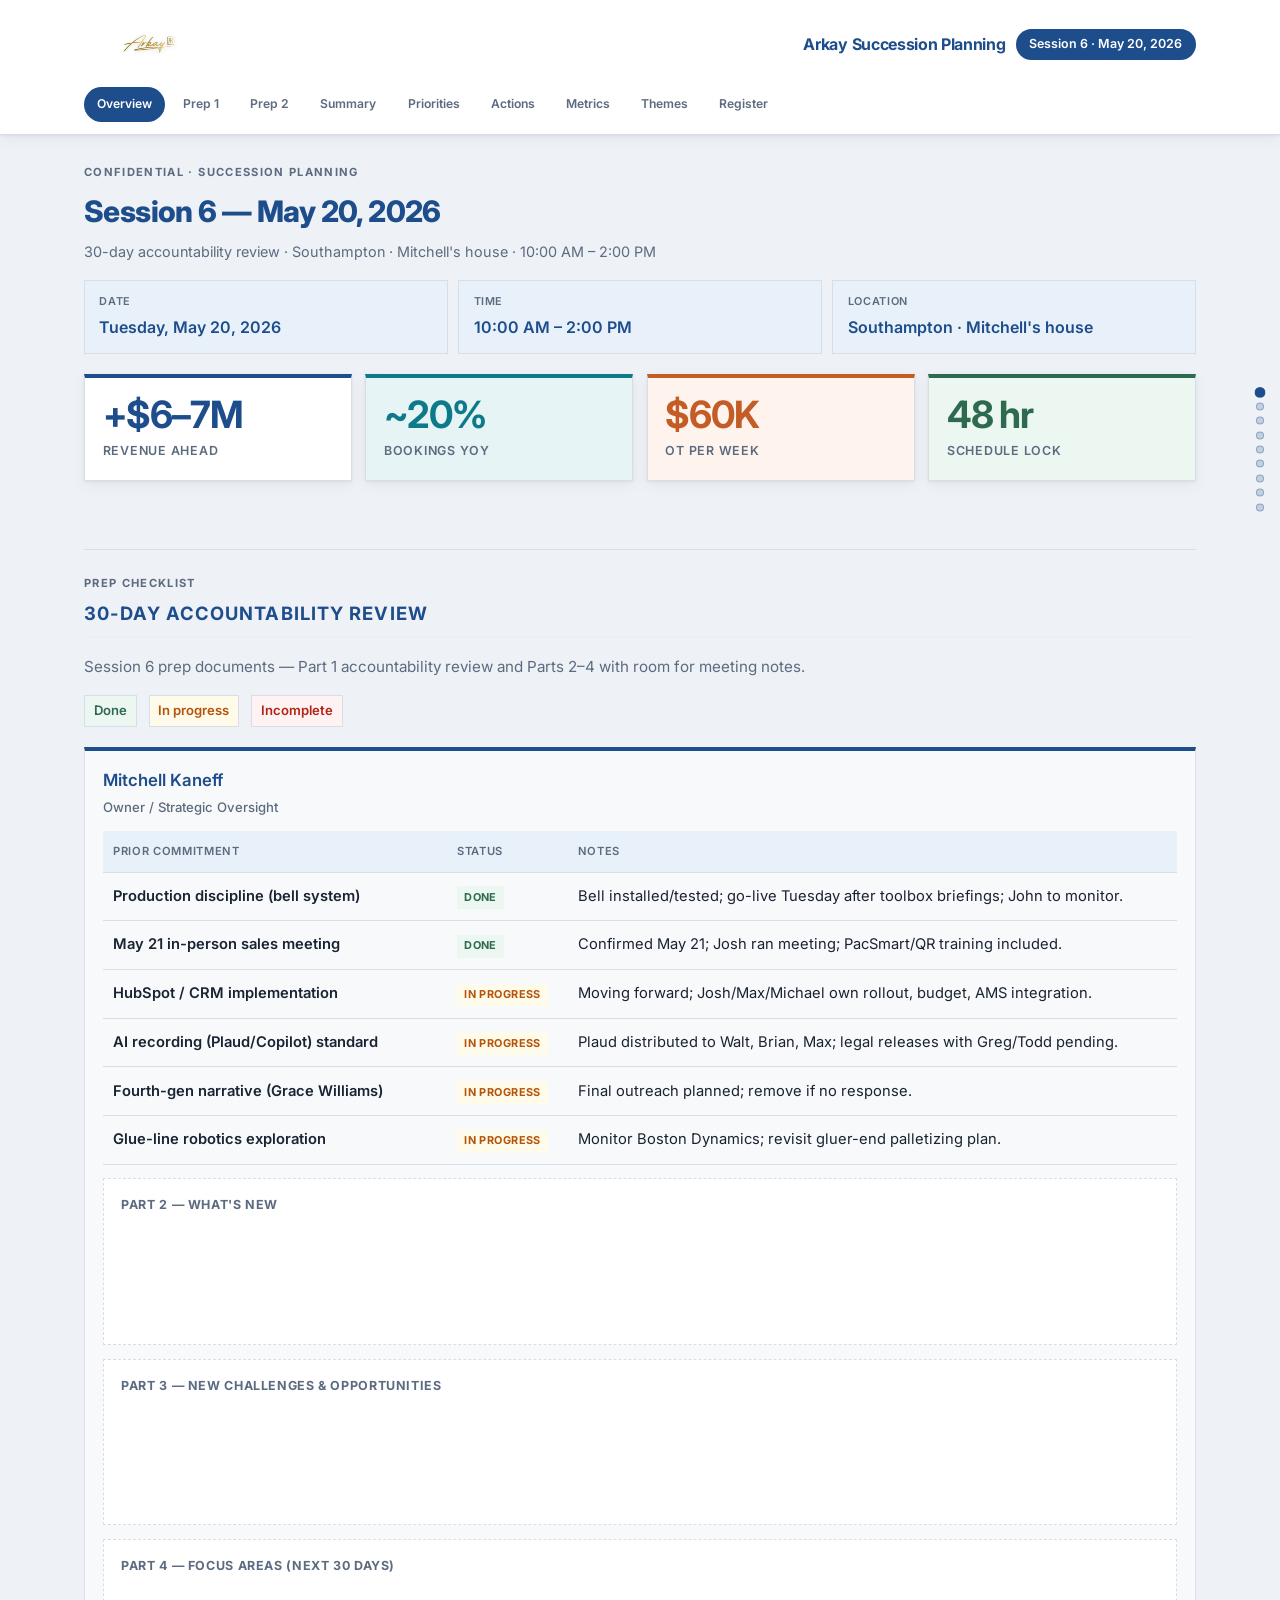
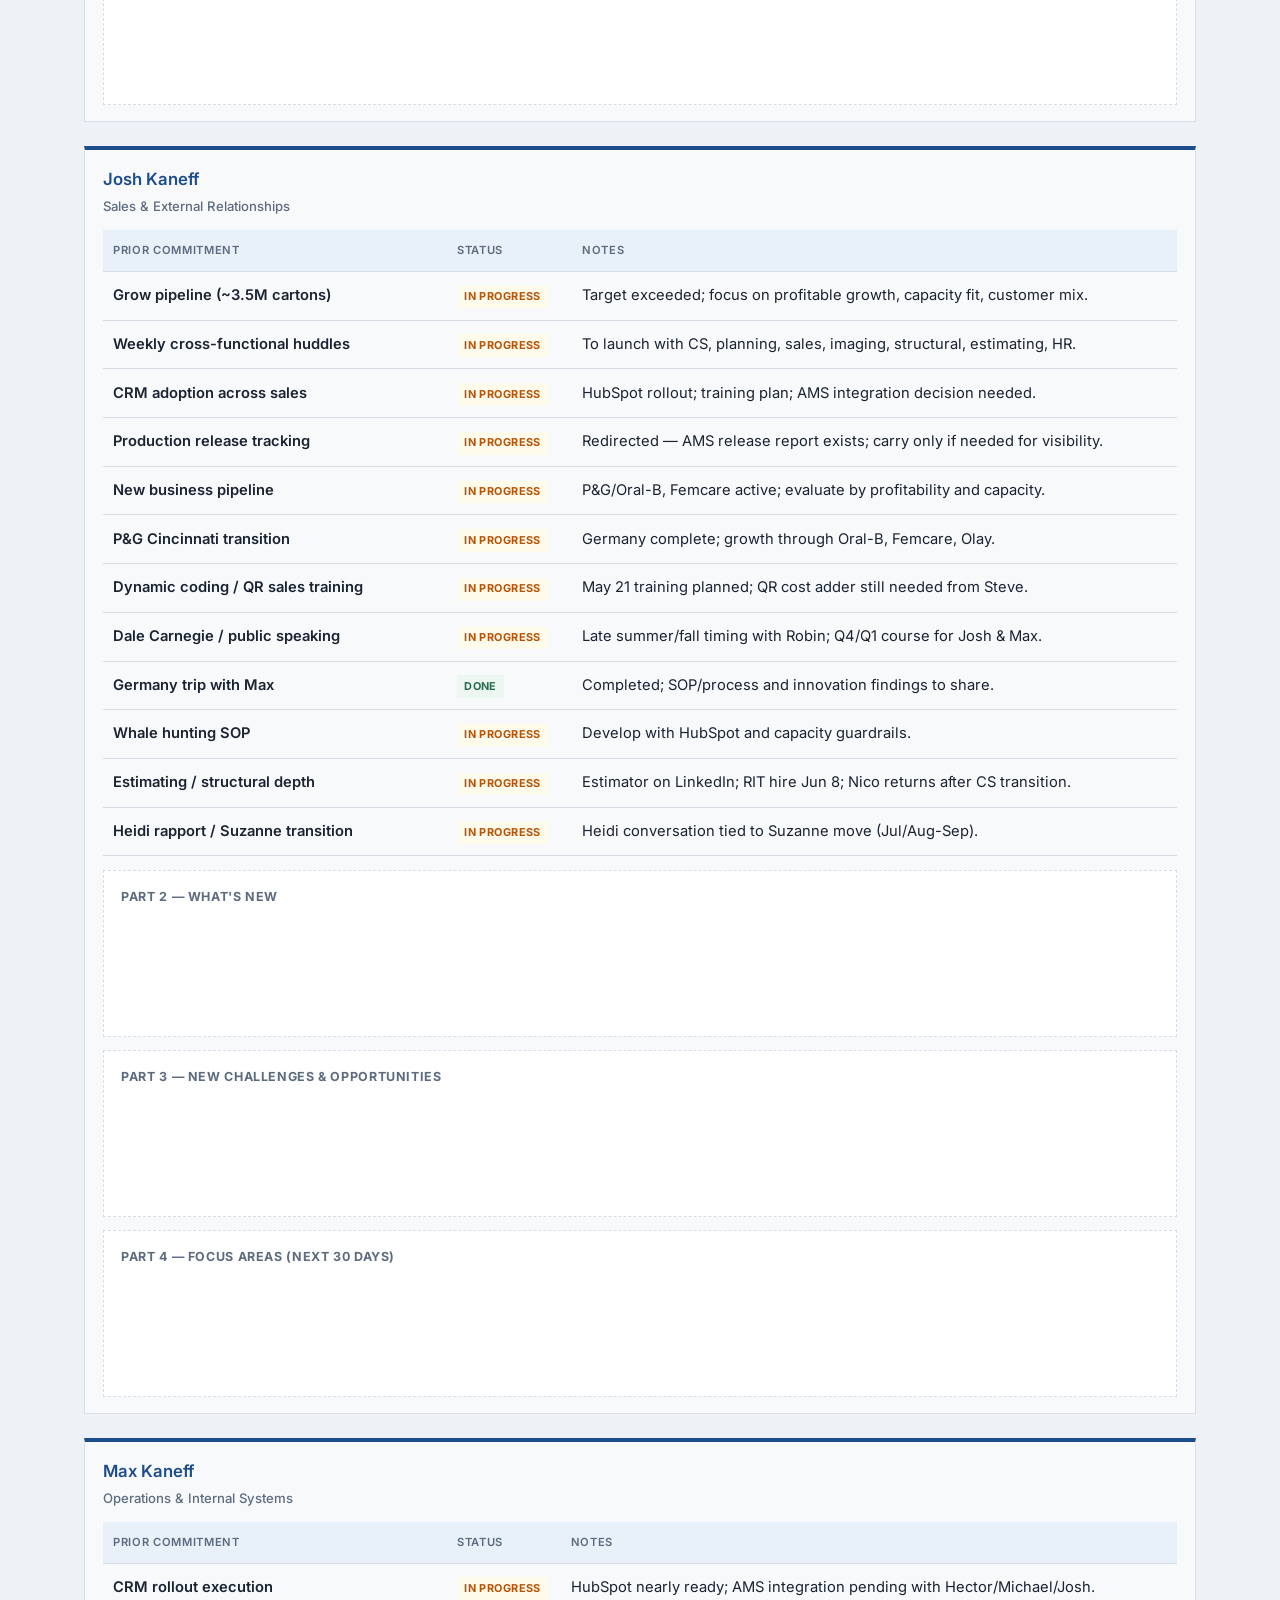
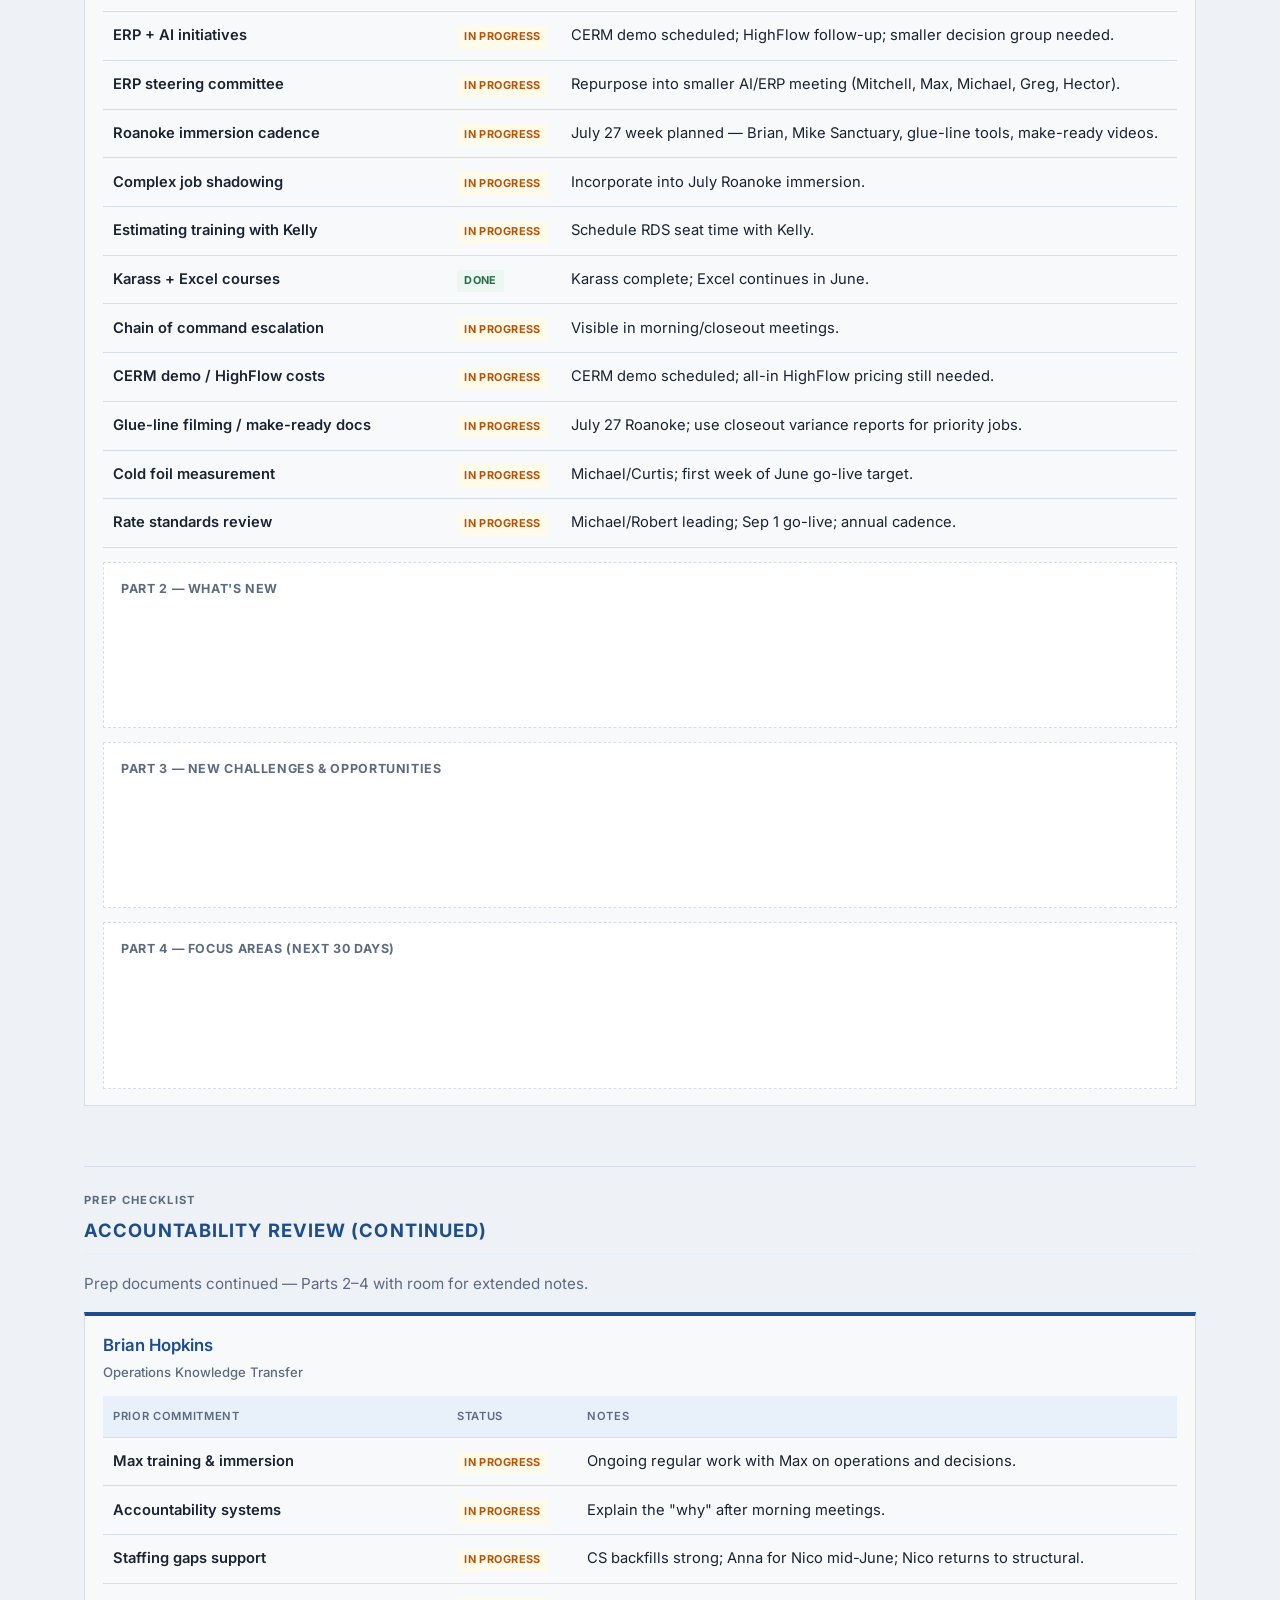
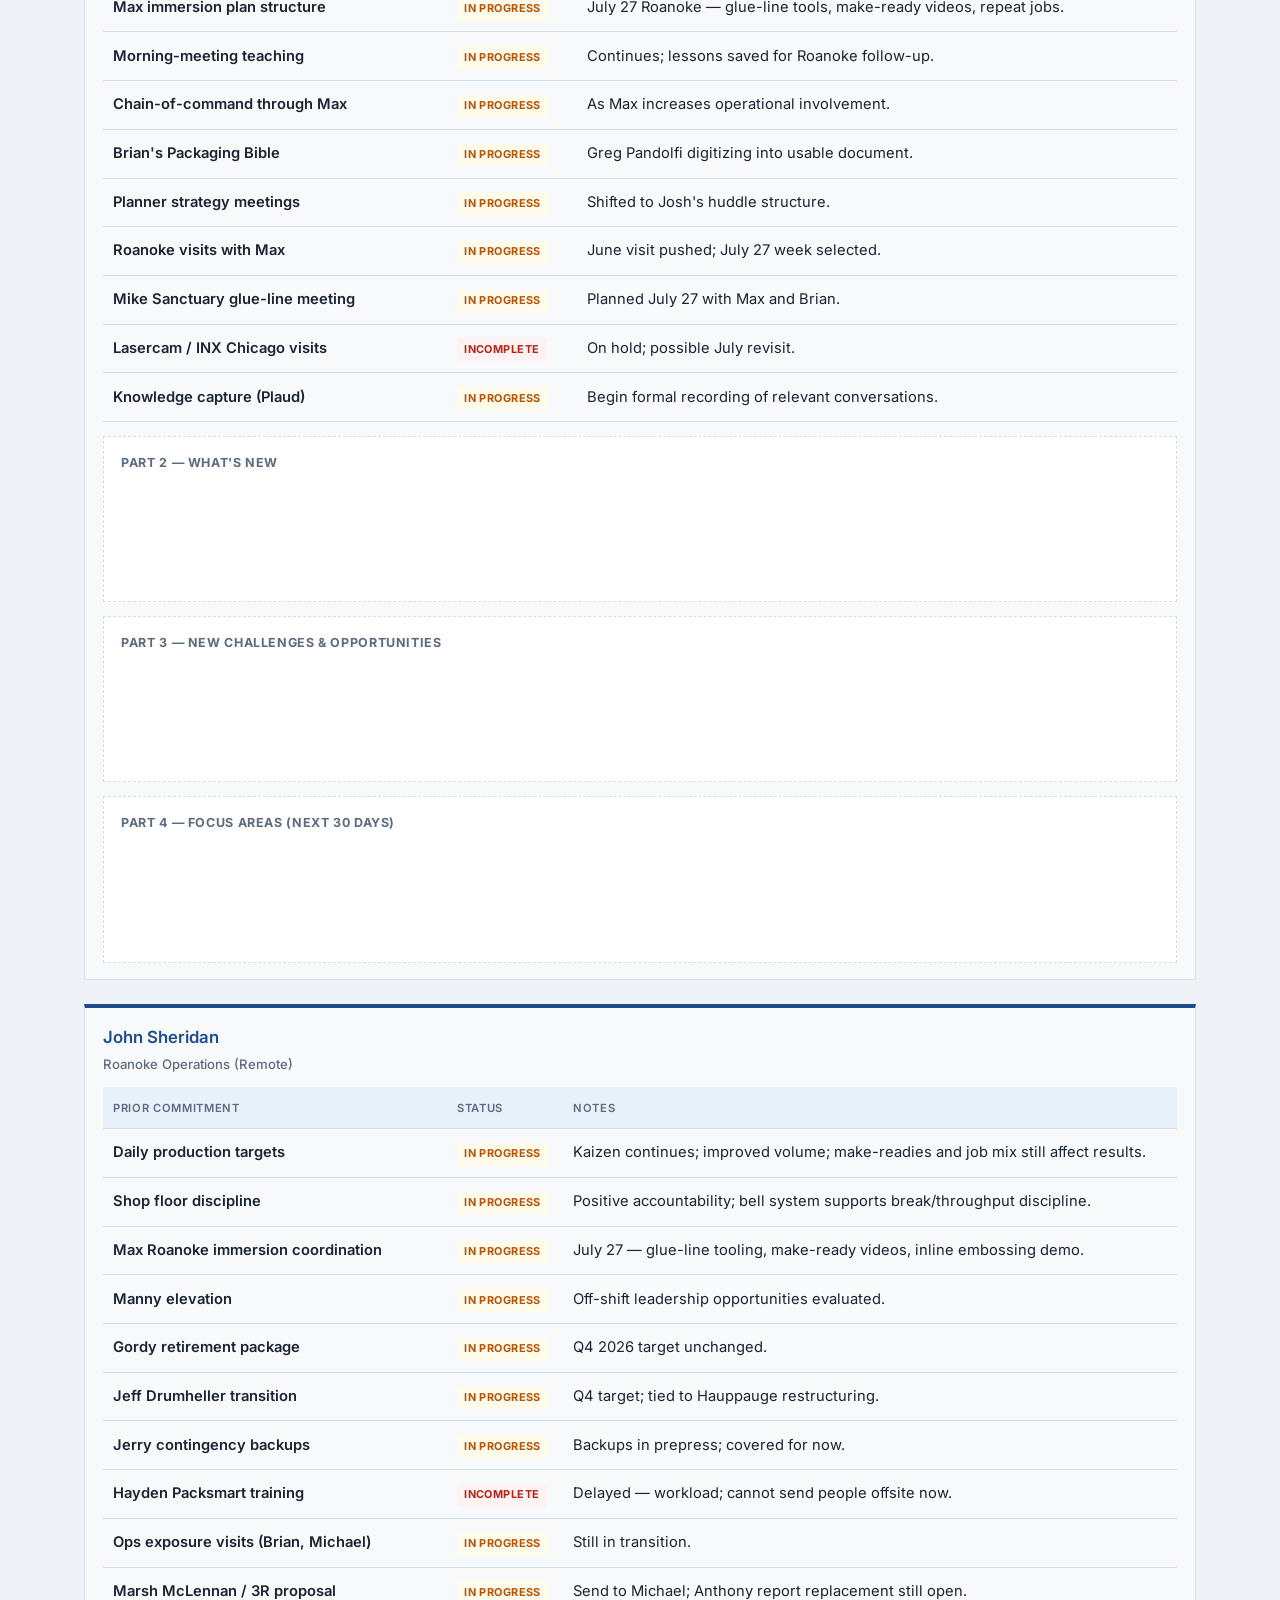
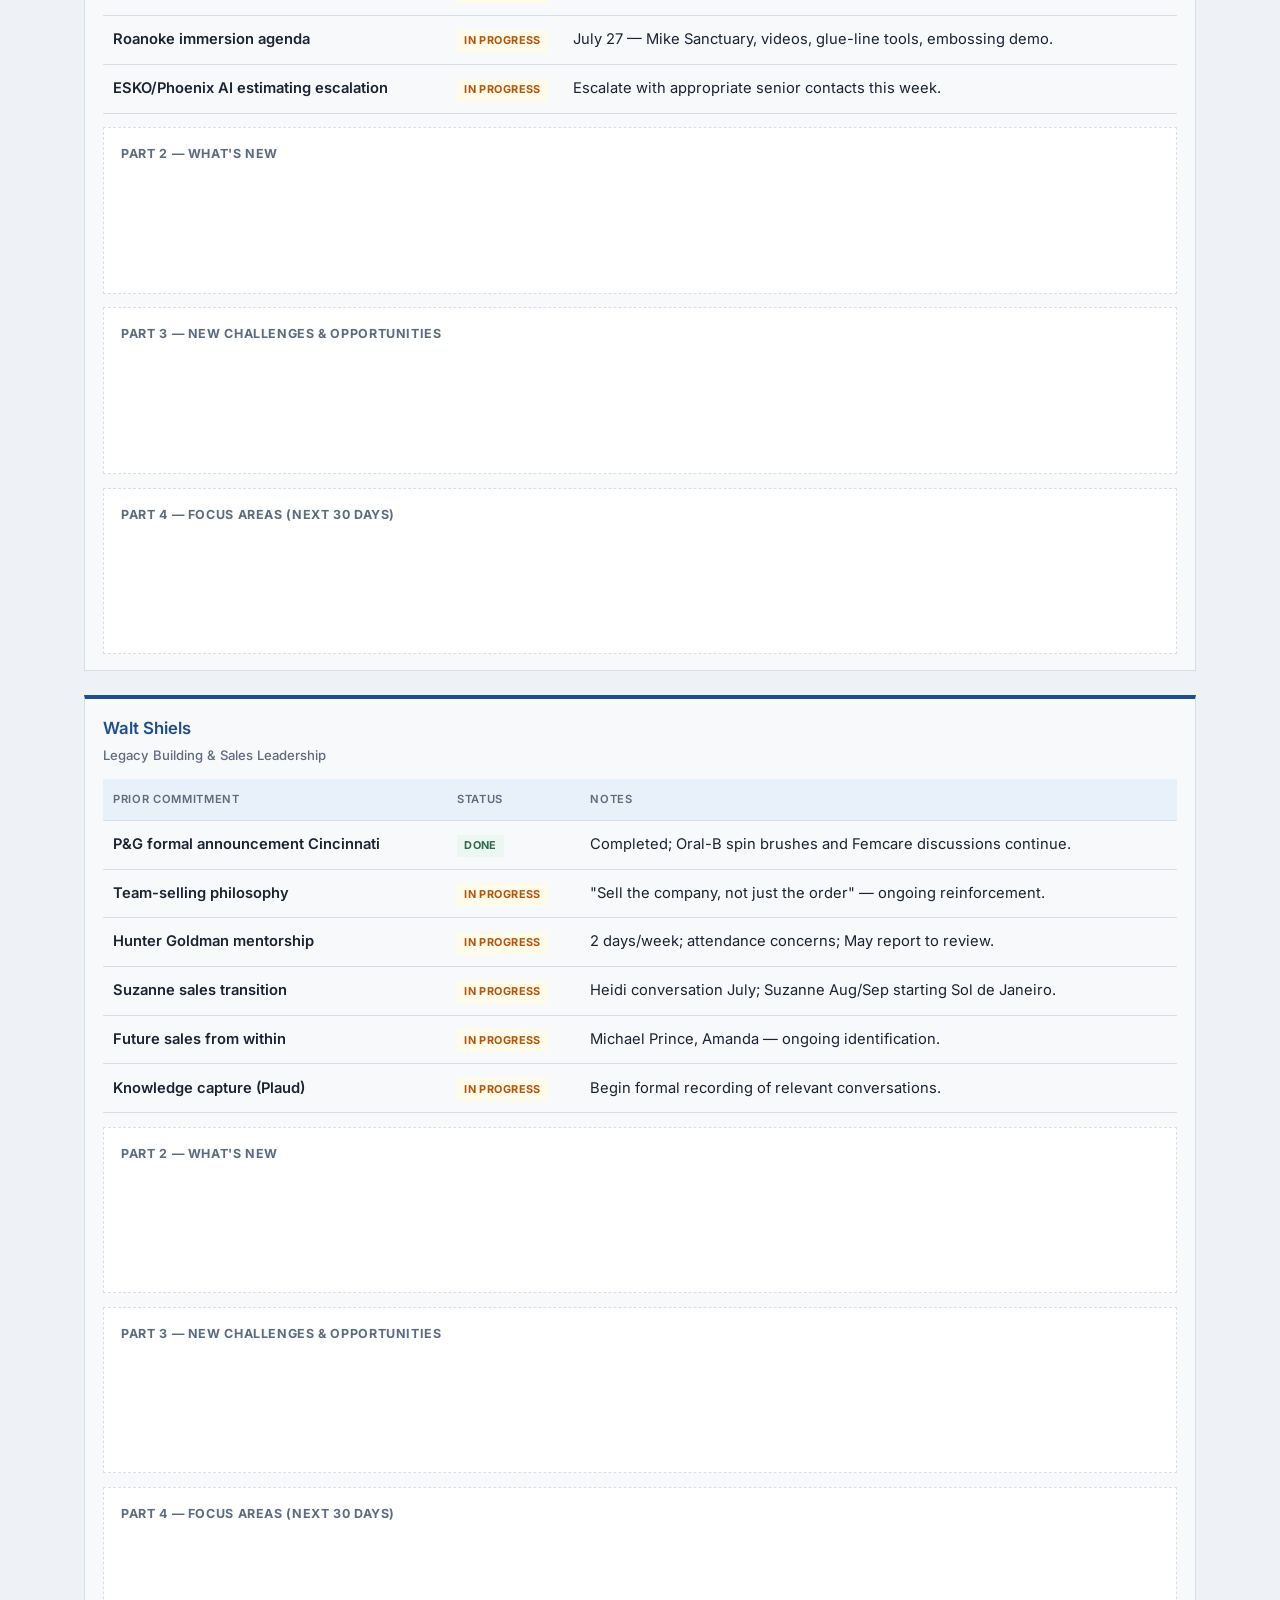
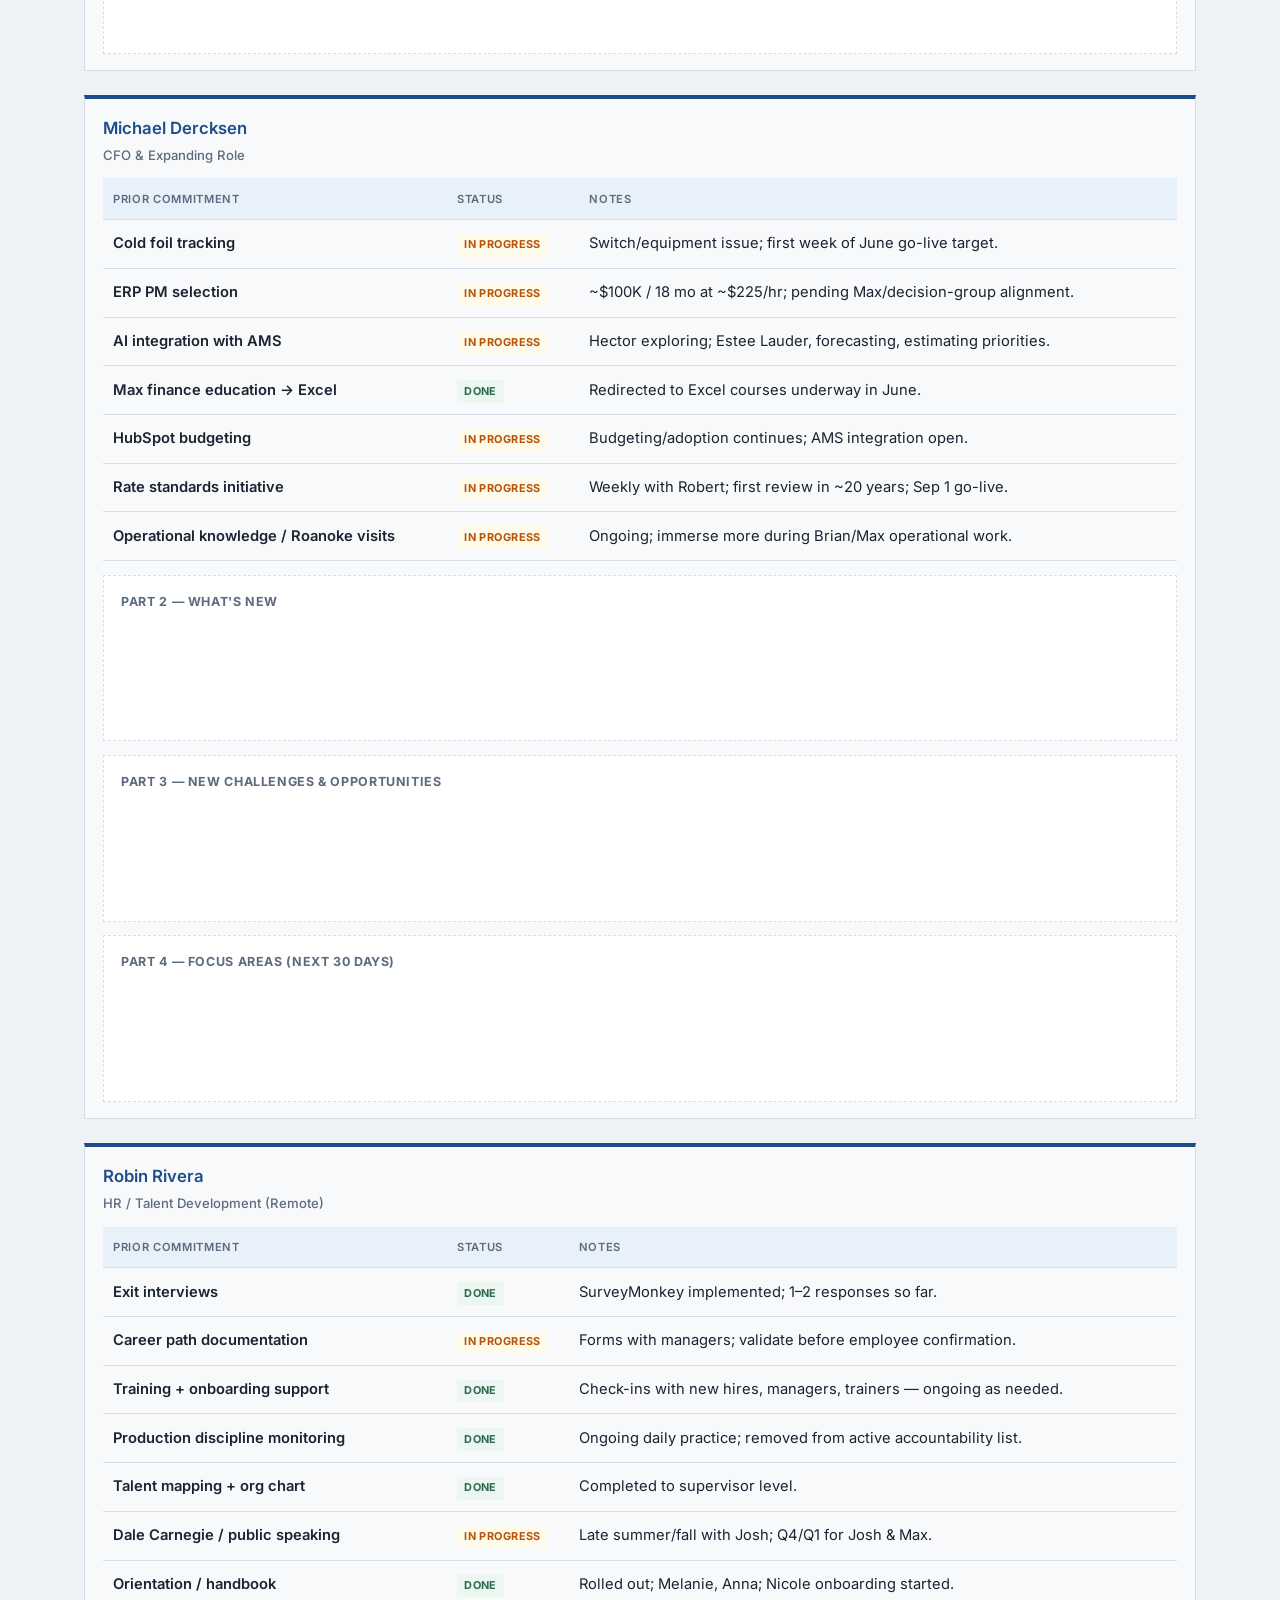
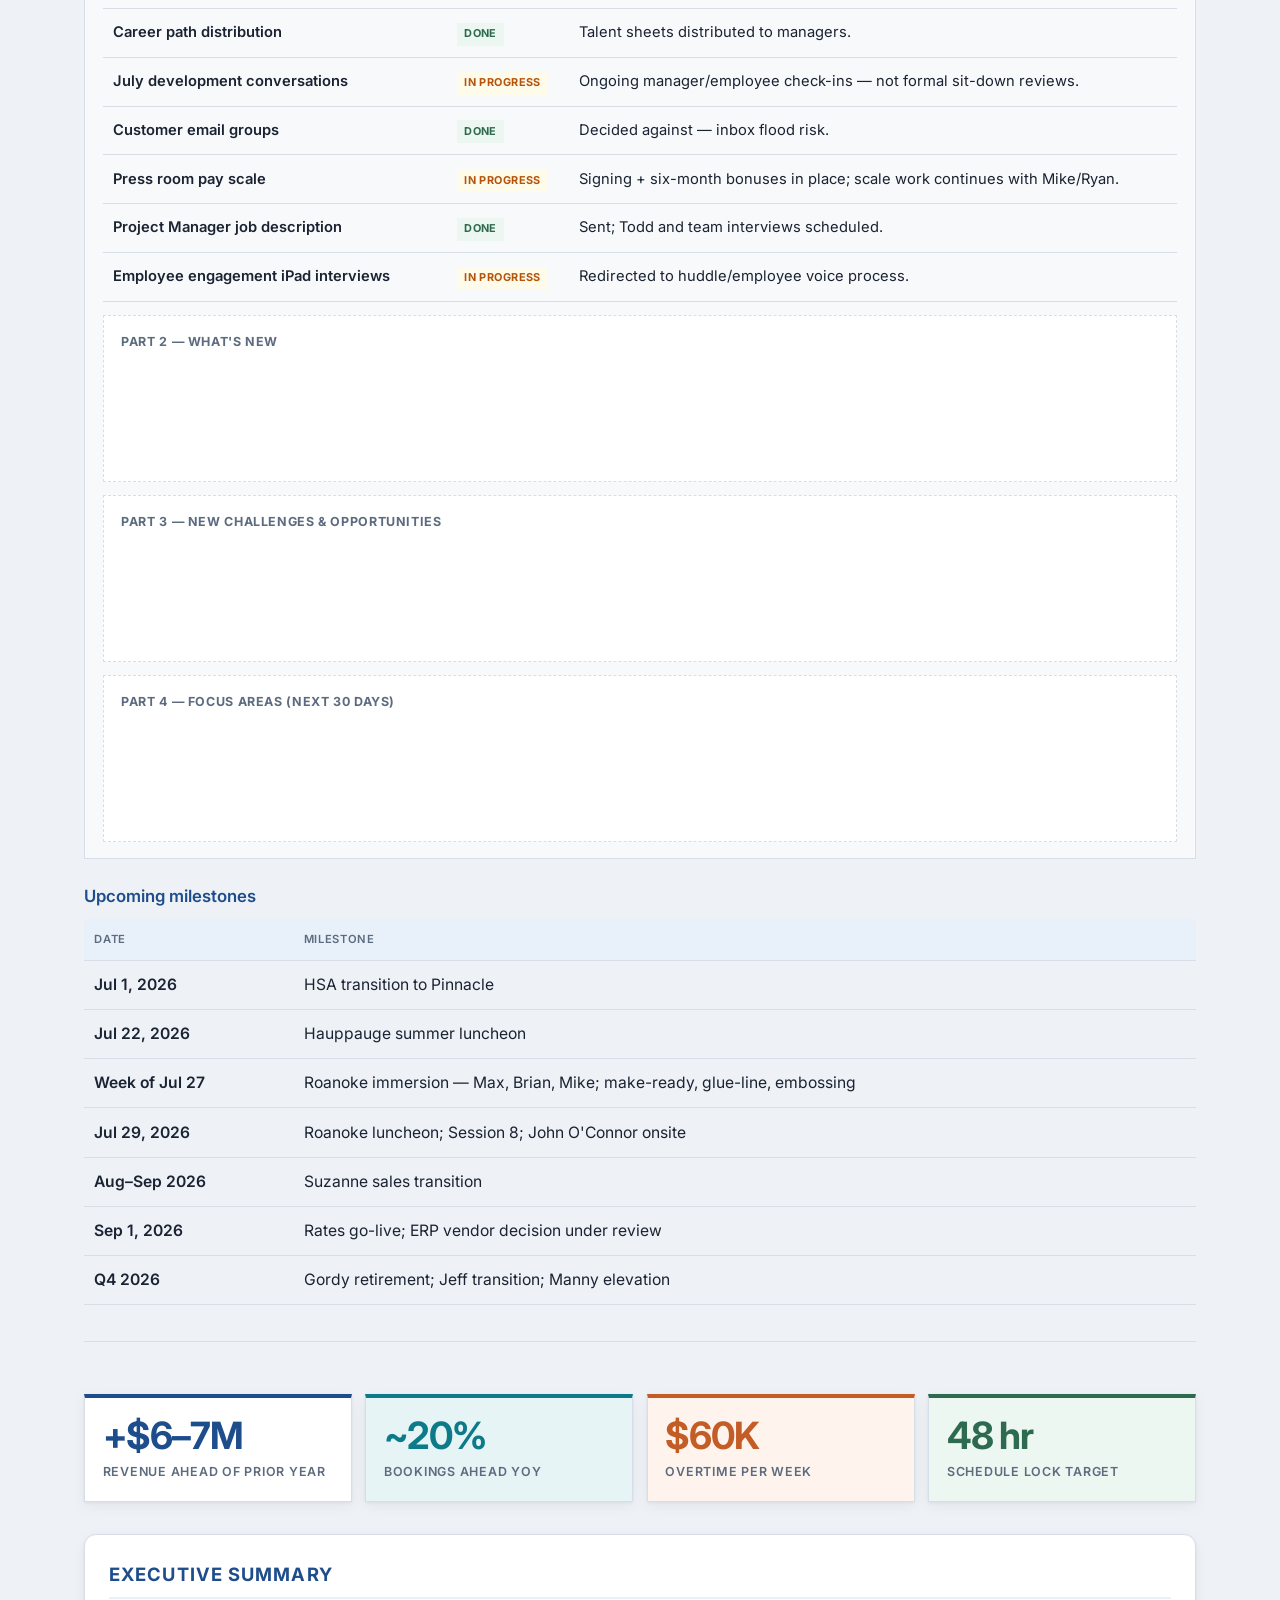
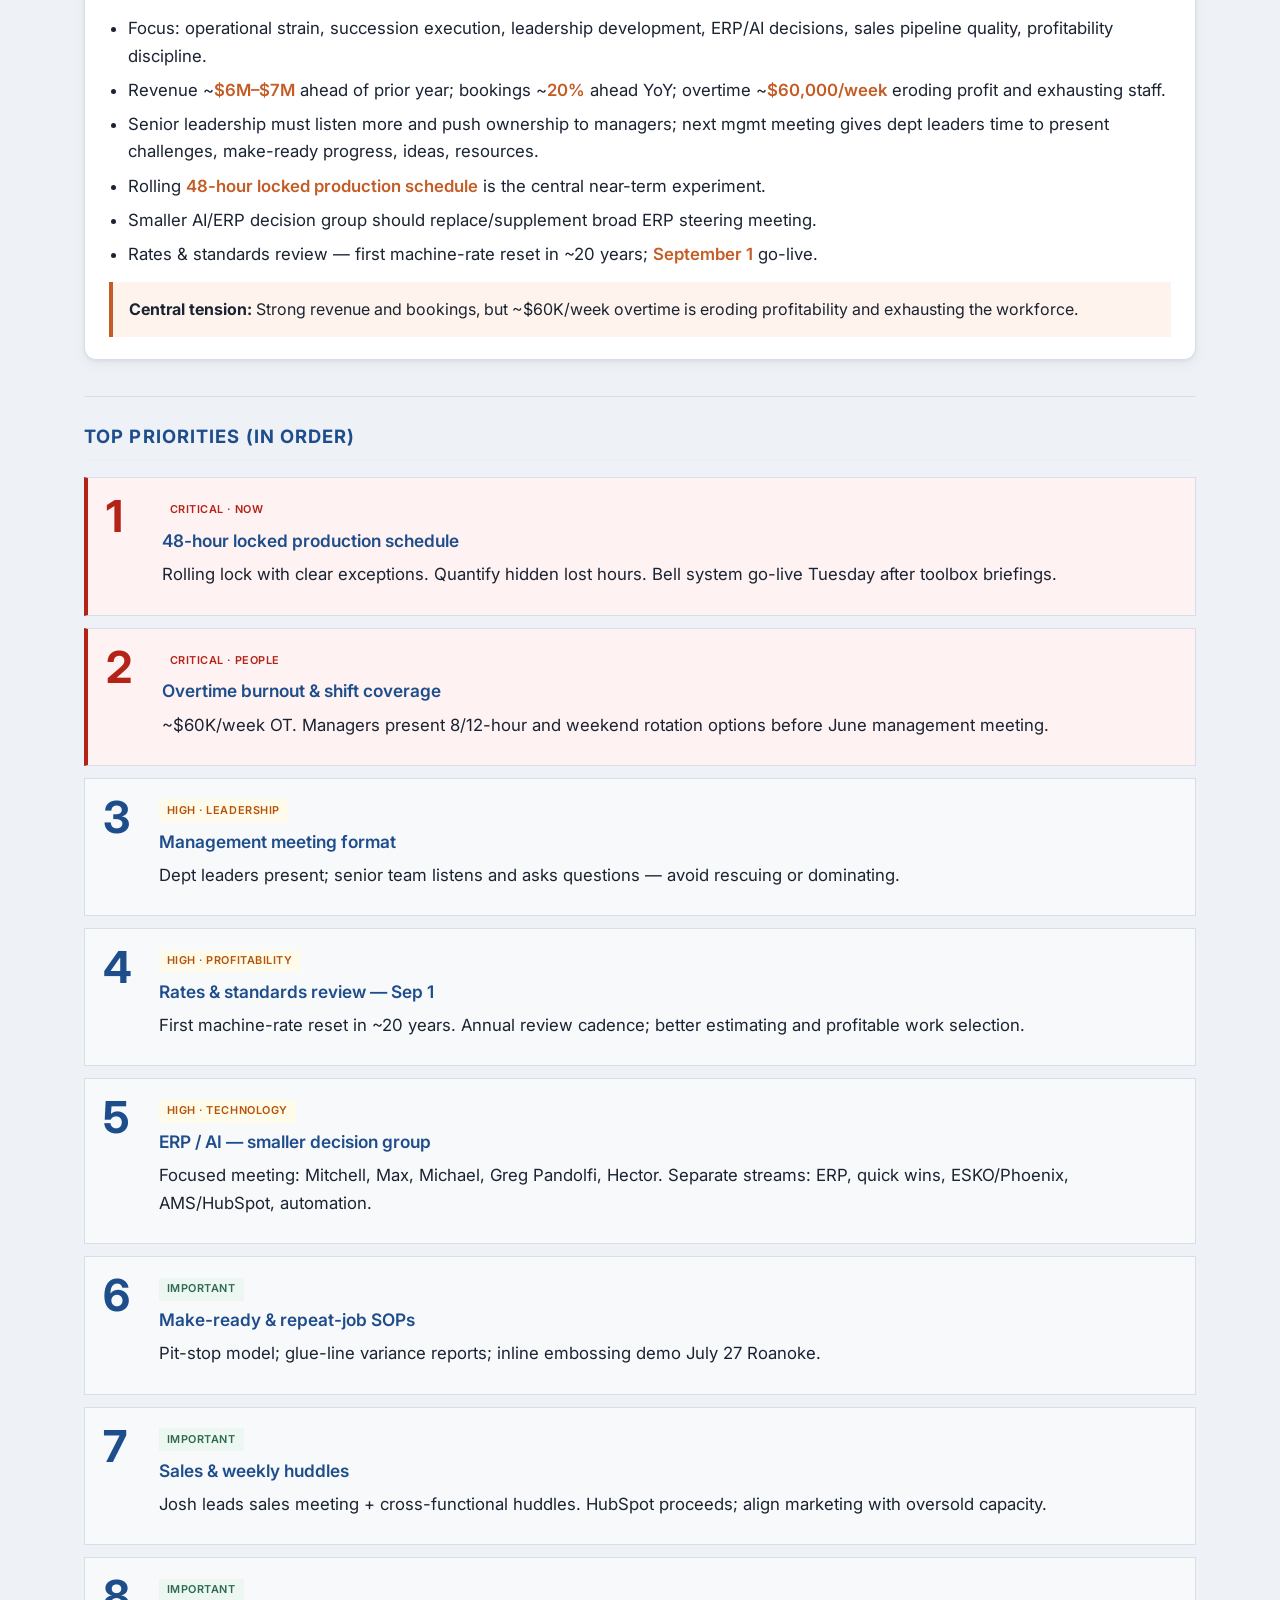
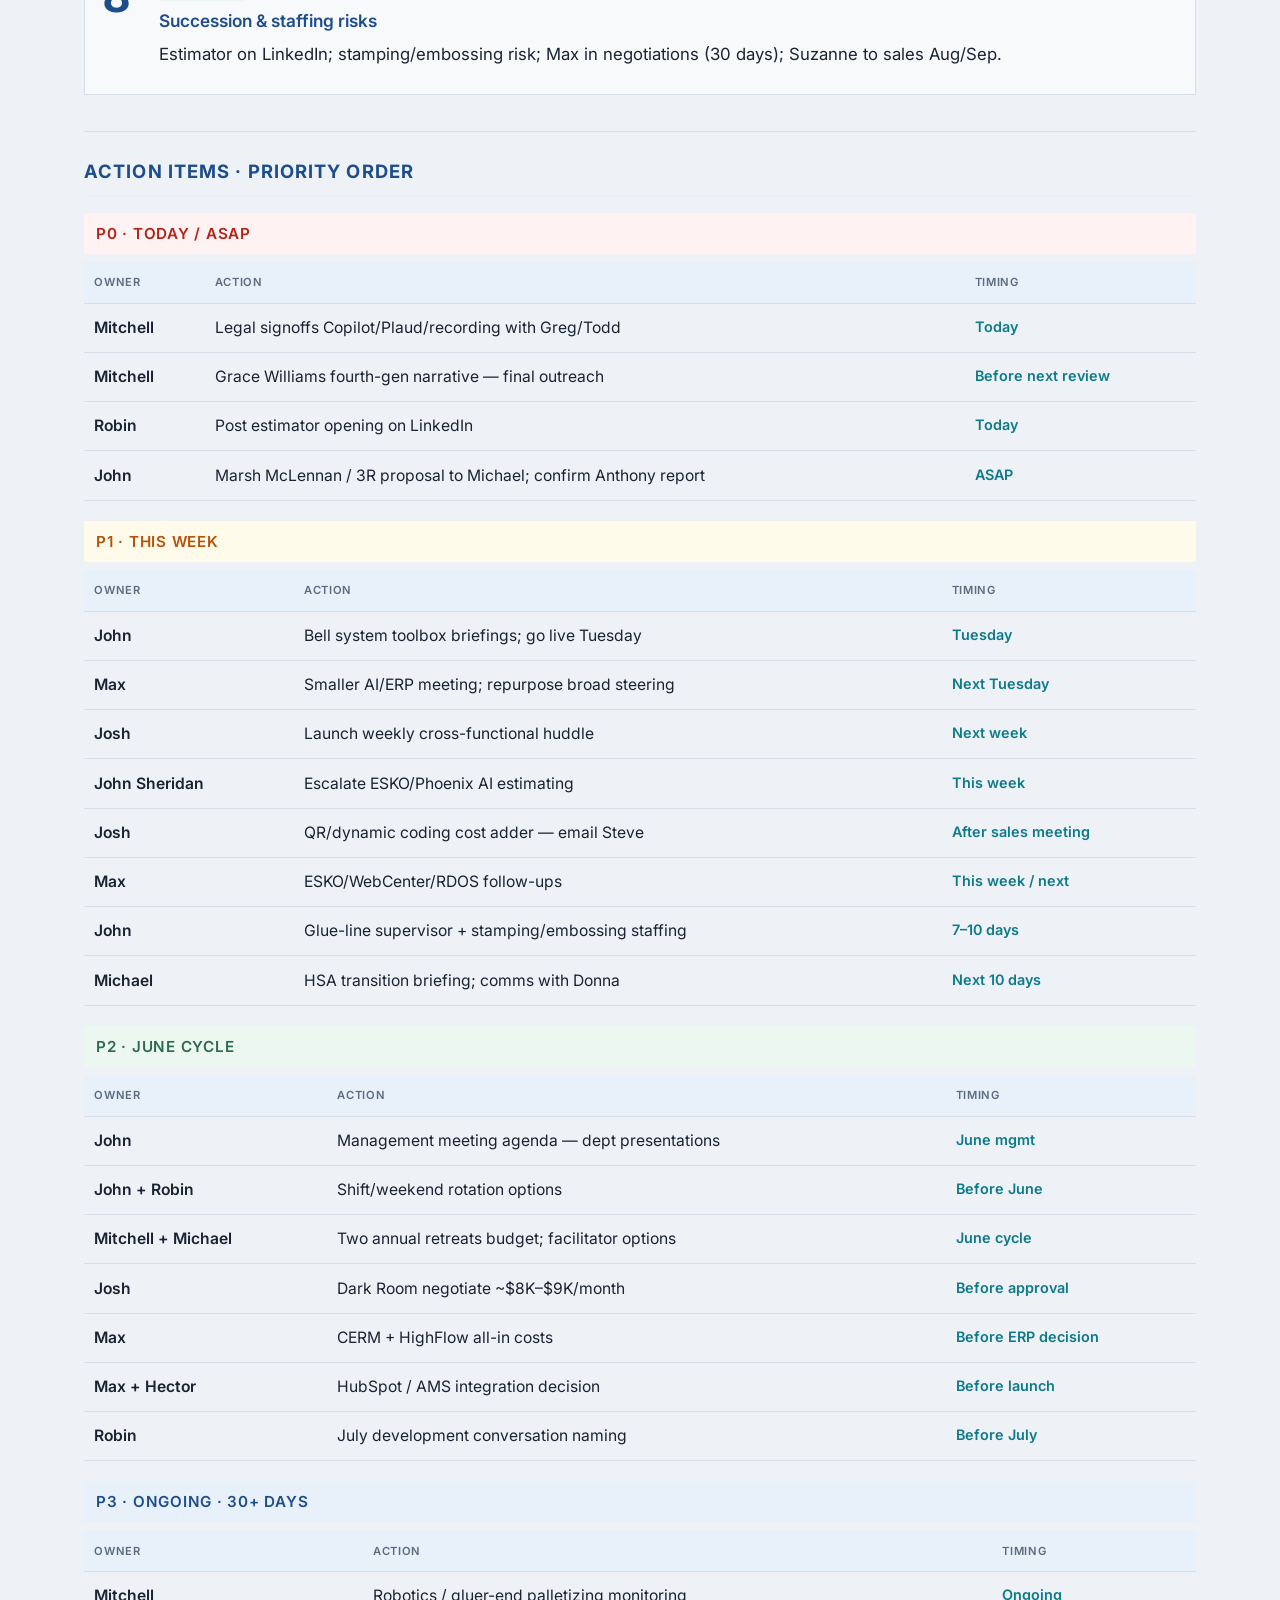
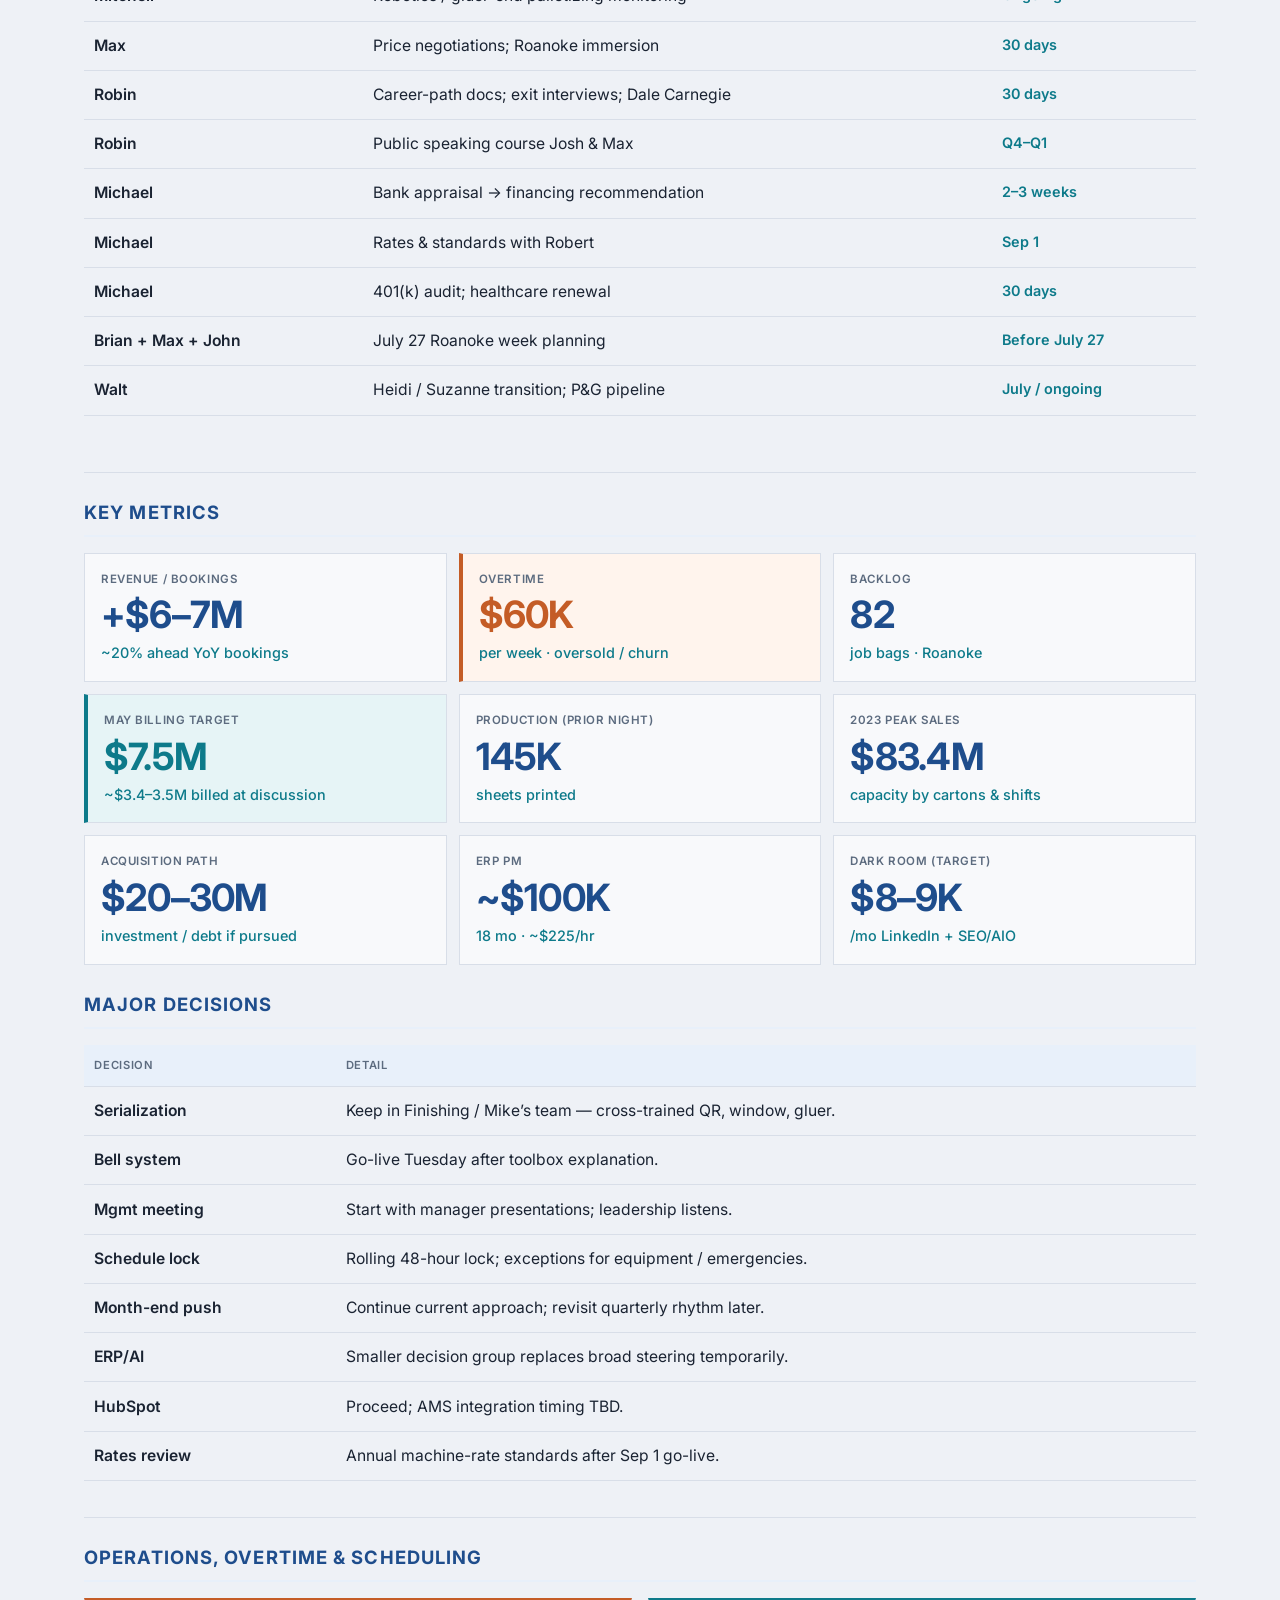
==== commit 3385058e: "Restore scrollable Session 6 site; remove dashboard and June content. Revert to per-person prep layo" ====
--- a/index.html
+++ b/index.html
@@ -2,41 +2,1421 @@
 <html lang="en">
 <head>
   <meta charset="UTF-8" />
-  <meta name="viewport" content="width=device-width, initial-scale=1.0" />
-  <title>Arkay Succession Planning — Executive Dashboard</title>
+  <meta name="viewport" content="width=1280" />
+  <title>Arkay Succession Planning — Session 6 · May 20, 2026</title>
   <link rel="preconnect" href="https://fonts.googleapis.com" />
   <link rel="preconnect" href="https://fonts.gstatic.com" crossorigin />
-  <link href="https://fonts.googleapis.com/css2?family=Inter:wght@400;500;600;700;800;900&display=swap" rel="stylesheet" />
-  <link rel="stylesheet" href="styles.css" />
+  <link href="https://fonts.googleapis.com/css2?family=Inter:wght@400;500;600;700&display=swap" rel="stylesheet" />
+  <style>
+    :root {
+      --bg: #eef1f6;
+      --surface: #ffffff;
+      --muted-bg: #f8f9fb;
+      --text: #1a2332;
+      --text-muted: #5c6b7f;
+      --border: #d8dee8;
+      --navy: #1e4d8c;
+      --navy-soft: #e8f0fa;
+      --teal: #0d7a8a;
+      --teal-soft: #e6f4f6;
+      --orange: #c45c26;
+      --orange-soft: #fff4ed;
+      --green: #2d6a4f;
+      --green-soft: #edf7f1;
+      --amber: #b45309;
+      --amber-soft: #fffbeb;
+      --red: #b42318;
+      --red-soft: #fef2f2;
+      --shadow: 0 1px 3px rgba(15, 23, 42, 0.06), 0 4px 14px rgba(15, 23, 42, 0.05);
+      --radius: 12px;
+      --header-h: 9.75rem;
+    }
+
+    *, *::before, *::after { box-sizing: border-box; margin: 0; padding: 0; }
+
+    html {
+      scroll-behavior: smooth;
+      scroll-padding-top: var(--header-h);
+      min-width: 1200px;
+    }
+
+    body {
+      font-family: "Inter", system-ui, sans-serif;
+      font-size: 1.05rem;
+      line-height: 1.65;
+      color: var(--text);
+      background: var(--bg);
+      min-width: 1200px;
+    }
+
+    .site-header {
+      position: sticky;
+      top: 0;
+      z-index: 100;
+      background: var(--surface);
+      border-bottom: 1px solid var(--border);
+      box-shadow: var(--shadow);
+    }
+
+    .header-inner {
+      max-width: 72rem;
+      margin: 0 auto;
+      padding: 0.65rem 1.25rem 0.55rem;
+    }
+
+    .brand-row {
+      display: flex;
+      align-items: center;
+      gap: 0.85rem;
+      margin-bottom: 0.55rem;
+    }
+
+    .logo-link {
+      display: inline-flex;
+      align-items: center;
+      flex-shrink: 0;
+      text-decoration: none;
+      line-height: 0;
+      transition: opacity 0.2s, transform 0.2s;
+    }
+
+    .logo-link:hover { opacity: 0.82; transform: scale(1.02); }
+
+    .site-logo {
+      height: 68px;
+      width: auto;
+      max-width: 220px;
+      object-fit: contain;
+      display: block;
+      background: transparent;
+      filter: drop-shadow(0 1px 2px rgba(0, 0, 0, 0.12));
+    }
+
+    .brand-meta {
+      display: flex;
+      align-items: center;
+      gap: 0.65rem;
+      margin-left: auto;
+    }
+
+    .brand {
+      font-size: 1rem;
+      font-weight: 700;
+      color: var(--navy);
+      letter-spacing: -0.02em;
+    }
+
+    .date-pill {
+      font-size: 0.78rem;
+      font-weight: 600;
+      color: #fff;
+      background: var(--navy);
+      padding: 0.35rem 0.85rem;
+      border-radius: 999px;
+    }
+
+    .date-pill.muted {
+      background: var(--muted-bg);
+      color: var(--text-muted);
+      border: 1px solid var(--border);
+    }
+
+    .tab-nav {
+      display: flex;
+      gap: 0.35rem;
+      padding-bottom: 0.25rem;
+      overflow-x: visible;
+    }
+
+    .tab-nav a {
+      font-size: 0.76rem;
+      font-weight: 600;
+      color: var(--text-muted);
+      text-decoration: none;
+      padding: 0.45rem 0.8rem;
+      border-radius: 999px;
+      white-space: nowrap;
+    }
+
+    .tab-nav a:hover { background: var(--muted-bg); color: var(--text); }
+    .tab-nav a.active { background: var(--navy); color: #fff; }
+    .tab-nav a.archive { border: 1px dashed var(--border); }
+
+    nav.snap-dots {
+      position: fixed;
+      right: 1rem;
+      top: 50%;
+      transform: translateY(-50%);
+      z-index: 90;
+      display: flex;
+      flex-direction: column;
+      gap: 0.4rem;
+    }
+
+    nav.snap-dots a {
+      width: 8px;
+      height: 8px;
+      border-radius: 50%;
+      background: rgba(30, 77, 140, 0.2);
+      border: 1px solid rgba(30, 77, 140, 0.35);
+      transition: transform 0.2s, background 0.2s;
+    }
+
+    nav.snap-dots a:hover,
+    nav.snap-dots a.active {
+      background: var(--navy);
+      transform: scale(1.35);
+    }
+
+    nav.snap-dots a span { display: none; }
+
+    main {
+      max-width: 72rem;
+      margin: 0 auto;
+      padding: 0 1.25rem 2rem;
+    }
+
+    .panel {
+      padding: 1.75rem 0 2.25rem;
+      position: relative;
+    }
+
+    .panel + .panel,
+    .panel + .meeting-divider,
+    .meeting-divider + .panel {
+      border-top: 1px solid var(--border);
+    }
+
+    .panel.tall { padding-top: 1.5rem; }
+
+    .panel-label {
+      font-size: 0.7rem;
+      font-weight: 700;
+      letter-spacing: 0.12em;
+      text-transform: uppercase;
+      color: var(--text-muted);
+      margin-bottom: 0.35rem;
+    }
+
+    .meeting-title {
+      font-size: 1.85rem;
+      font-weight: 800;
+      color: var(--navy);
+      margin-bottom: 0.25rem;
+      letter-spacing: -0.02em;
+    }
+
+    .meeting-date { font-size: 0.9rem; color: var(--text-muted); margin-bottom: 1rem; }
+
+    .scroll-hint { display: none; }
+
+    .meeting-divider {
+      margin: 0;
+      padding: 2.5rem 1.5rem;
+      background: var(--surface);
+      border: 2px solid var(--navy);
+      border-radius: var(--radius);
+      text-align: center;
+    }
+
+    .meeting-divider h2 { font-size: 1.35rem; color: var(--navy); margin-bottom: 0.35rem; }
+    .meeting-divider p { color: var(--text-muted); font-size: 0.9rem; }
+
+    .block, .panel .block-inner {
+      background: var(--surface);
+      border: 1px solid var(--border);
+      box-shadow: var(--shadow);
+      border-radius: var(--radius);
+      padding: 1.5rem 1.5rem 1.35rem;
+      width: 100%;
+    }
+
+    .badge {
+      display: inline-block;
+      font-size: 0.7rem;
+      font-weight: 600;
+      letter-spacing: 0.1em;
+      text-transform: uppercase;
+      color: var(--text-muted);
+      background: var(--muted-bg);
+      border: 1px solid var(--border);
+      padding: 0.35rem 0.75rem;
+      margin-bottom: 0.85rem;
+    }
+
+    h1 {
+      font-size: 2.35rem;
+      font-weight: 700;
+      color: var(--navy);
+      letter-spacing: -0.02em;
+    }
+
+    .lede { color: var(--text-muted); margin-top: 0.5rem; font-size: 1.05rem; }
+
+    /* Big number hero strip */
+    .stat-row {
+      display: grid;
+      grid-template-columns: repeat(4, 1fr);
+      gap: 0.85rem;
+      margin: 1.75rem 0 2rem;
+    }
+
+    .stat-box {
+      background: var(--surface);
+      border: 1px solid var(--border);
+      padding: 1.15rem 1.1rem;
+      box-shadow: var(--shadow);
+    }
+
+    .stat-box .big {
+      font-size: 2.35rem;
+      font-weight: 700;
+      line-height: 1;
+      letter-spacing: -0.03em;
+    }
+
+    .stat-box .lbl {
+      font-size: 0.78rem;
+      font-weight: 600;
+      text-transform: uppercase;
+      letter-spacing: 0.06em;
+      color: var(--text-muted);
+      margin-top: 0.45rem;
+    }
+
+    .stat-box.a .big { color: var(--navy); }
+    .stat-box.a { border-top: 4px solid var(--navy); }
+    .stat-box.b .big { color: var(--teal); }
+    .stat-box.b { border-top: 4px solid var(--teal); background: var(--teal-soft); }
+    .stat-box.c .big { color: var(--orange); }
+    .stat-box.c { border-top: 4px solid var(--orange); background: var(--orange-soft); }
+    .stat-box.d .big { color: var(--green); }
+    .stat-box.d { border-top: 4px solid var(--green); background: var(--green-soft); }
+
+    section.block {
+      background: var(--surface);
+      border: 1px solid var(--border);
+      box-shadow: var(--shadow);
+      padding: 1.5rem 1.5rem 1.35rem;
+      margin-bottom: 0;
+      border-radius: var(--radius);
+      width: 100%;
+    }
+
+    h2.section-title {
+      font-size: 1.15rem;
+      font-weight: 700;
+      color: var(--navy);
+      text-transform: uppercase;
+      letter-spacing: 0.06em;
+      margin-bottom: 1rem;
+      padding-bottom: 0.5rem;
+      border-bottom: 2px solid var(--navy-soft);
+    }
+
+    h3 {
+      font-size: 1.05rem;
+      font-weight: 600;
+      color: var(--navy);
+      margin: 1rem 0 0.4rem;
+    }
+
+    h3:first-child { margin-top: 0; }
+
+    ul { margin: 0.35rem 0 0.75rem 1.2rem; }
+    li { margin-bottom: 0.4rem; }
+    p { margin-bottom: 0.6rem; }
+
+    .hl { color: var(--orange); font-weight: 600; }
+
+    .callout {
+      background: var(--orange-soft);
+      border-left: 4px solid var(--orange);
+      padding: 0.9rem 1rem;
+      margin-top: 0.85rem;
+      font-size: 1rem;
+    }
+
+    /* Priority cards with big numbers */
+    .priority-list { display: flex; flex-direction: column; gap: 0.75rem; }
+
+    .priority-card {
+      display: grid;
+      grid-template-columns: auto 1fr;
+      gap: 1rem;
+      padding: 1rem 1.1rem;
+      background: var(--muted-bg);
+      border: 1px solid var(--border);
+      align-items: start;
+    }
+
+    .priority-card .pnum {
+      font-size: 2.75rem;
+      font-weight: 700;
+      line-height: 1;
+      color: var(--navy);
+      min-width: 2.5rem;
+    }
+
+    .priority-card.critical .pnum { color: var(--red); }
+    .priority-card.critical { background: var(--red-soft); border-left: 4px solid var(--red); }
+
+    .priority-card h3 { margin: 0 0 0.35rem; font-size: 1.08rem; }
+
+    .tag {
+      display: inline-block;
+      font-size: 0.68rem;
+      font-weight: 600;
+      text-transform: uppercase;
+      letter-spacing: 0.05em;
+      padding: 0.15rem 0.5rem;
+      margin-bottom: 0.35rem;
+    }
+
+    .tag.p0 { background: var(--red-soft); color: var(--red); }
+    .tag.p1 { background: var(--amber-soft); color: var(--amber); }
+    .tag.p2 { background: var(--green-soft); color: var(--green); }
+
+    /* Metrics grid - big numbers */
+    .metrics-grid {
+      display: grid;
+      grid-template-columns: repeat(3, 1fr);
+      gap: 0.75rem;
+    }
+
+    .metric {
+      padding: 1rem;
+      border: 1px solid var(--border);
+      background: var(--muted-bg);
+    }
+
+    .metric .big {
+      font-size: 2.35rem;
+      font-weight: 700;
+      color: var(--navy);
+      line-height: 1.1;
+      letter-spacing: -0.02em;
+    }
+
+    .metric .lbl {
+      font-size: 0.72rem;
+      font-weight: 600;
+      text-transform: uppercase;
+      letter-spacing: 0.05em;
+      color: var(--text-muted);
+      margin-bottom: 0.35rem;
+    }
+
+    .metric .sub { font-size: 0.9rem; color: var(--teal); margin-top: 0.35rem; font-weight: 500; }
+
+    .metric.accent-orange { background: var(--orange-soft); border-left: 4px solid var(--orange); }
+    .metric.accent-orange .big { color: var(--orange); }
+    .metric.accent-teal { background: var(--teal-soft); border-left: 4px solid var(--teal); }
+    .metric.accent-teal .big { color: var(--teal); }
+
+    .grid-2 {
+      display: grid;
+      grid-template-columns: repeat(2, 1fr);
+      gap: 1rem;
+      margin-top: 0.5rem;
+    }
+
+    .sub-card {
+      padding: 1rem;
+      background: var(--muted-bg);
+      border: 1px solid var(--border);
+      border-top: 3px solid var(--navy);
+    }
+
+    .sub-card.teal { border-top-color: var(--teal); }
+    .sub-card.orange { border-top-color: var(--orange); }
+
+    table {
+      width: 100%;
+      border-collapse: collapse;
+      font-size: 0.98rem;
+      margin-top: 0.5rem;
+    }
+
+    th, td {
+      text-align: left;
+      padding: 0.7rem 0.65rem;
+      border-bottom: 1px solid var(--border);
+      vertical-align: top;
+    }
+
+    th {
+      font-size: 0.7rem;
+      font-weight: 600;
+      text-transform: uppercase;
+      letter-spacing: 0.06em;
+      color: var(--text-muted);
+      background: var(--navy-soft);
+    }
+
+    td strong { font-weight: 600; }
+    .actions-table td:nth-child(3) { color: var(--teal); font-weight: 600; white-space: nowrap; font-size: 0.9rem; }
+
+    .action-group { margin-bottom: 1.25rem; }
+    .action-group h3 {
+      display: flex;
+      align-items: center;
+      gap: 0.5rem;
+      padding: 0.5rem 0.75rem;
+      margin: 0 0 0.5rem;
+      font-size: 0.95rem;
+      text-transform: uppercase;
+      letter-spacing: 0.05em;
+    }
+
+    .action-group.p0 h3 { background: var(--red-soft); color: var(--red); }
+    .action-group.p1 h3 { background: var(--amber-soft); color: var(--amber); }
+    .action-group.p2 h3 { background: var(--green-soft); color: var(--green); }
+    .action-group.p3 h3 { background: var(--navy-soft); color: var(--navy); }
+
+    .owner-block {
+      margin-bottom: 1rem;
+      padding: 0.85rem 1rem;
+      background: var(--navy-soft);
+      border: 1px solid var(--border);
+    }
+
+    .owner-block h3 { margin: 0 0 0.45rem; color: var(--navy); font-size: 1rem; }
+
+    .footer-note {
+      text-align: center;
+      font-size: 0.82rem;
+      color: var(--text-muted);
+      margin-top: 2rem;
+    }
+
+    .page-nav {
+      display: flex;
+      flex-wrap: wrap;
+      gap: 0.5rem;
+      margin-bottom: 1.5rem;
+    }
+
+    .page-nav a {
+      font-size: 0.78rem;
+      font-weight: 600;
+      color: var(--navy);
+      text-decoration: none;
+      padding: 0.4rem 0.75rem;
+      background: var(--surface);
+      border: 1px solid var(--border);
+    }
+
+    .page-nav a:hover { background: var(--navy-soft); }
+
+    .meeting-meta {
+      display: grid;
+      grid-template-columns: repeat(3, 1fr);
+      gap: 0.65rem;
+      margin-top: 1rem;
+    }
+
+    .meta-item {
+      background: var(--navy-soft);
+      border: 1px solid var(--border);
+      padding: 0.75rem 0.9rem;
+    }
+
+    .meta-item .lbl {
+      font-size: 0.68rem;
+      font-weight: 600;
+      text-transform: uppercase;
+      letter-spacing: 0.06em;
+      color: var(--text-muted);
+    }
+
+    .meta-item .val {
+      font-size: 1rem;
+      font-weight: 600;
+      color: var(--navy);
+      margin-top: 0.2rem;
+    }
+
+    .agenda-row td:first-child {
+      font-weight: 700;
+      color: var(--navy);
+      white-space: nowrap;
+      width: 7rem;
+    }
+
+    .agenda-block {
+      margin-bottom: 1.35rem;
+      padding-bottom: 1.25rem;
+      border-bottom: 1px solid var(--border);
+    }
+
+    .agenda-block:last-child { border-bottom: none; margin-bottom: 0; padding-bottom: 0; }
+
+    .agenda-block h3 {
+      font-size: 1.05rem;
+      font-weight: 700;
+      color: var(--navy);
+      margin: 0 0 0.25rem;
+    }
+
+    .agenda-meta {
+      font-size: 0.82rem;
+      color: var(--text-muted);
+      margin-bottom: 0.55rem;
+    }
+
+    .agenda-meta strong { color: var(--teal); }
+
+    .agenda-block ul { margin: 0.35rem 0 0 1.15rem; }
+    .agenda-block li { margin-bottom: 0.3rem; font-size: 0.98rem; }
+
+    .agenda-owner {
+      margin-top: 0.65rem;
+      padding: 0.65rem 0.85rem;
+      background: var(--muted-bg);
+      border-left: 3px solid var(--navy);
+    }
+
+    .agenda-owner h4 {
+      font-size: 0.88rem;
+      font-weight: 700;
+      color: var(--navy);
+      margin: 0 0 0.3rem;
+    }
+
+    .decision-box {
+      margin-top: 0.55rem;
+      padding: 0.65rem 0.85rem;
+      background: var(--orange-soft);
+      border-left: 4px solid var(--orange);
+      font-size: 0.92rem;
+      font-weight: 600;
+    }
+
+    .decision-box span { color: var(--orange); text-transform: uppercase; font-size: 0.72rem; letter-spacing: 0.05em; display: block; margin-bottom: 0.2rem; }
+
+    .agenda-purpose {
+      font-size: 1rem;
+      color: var(--text-muted);
+      margin-bottom: 1rem;
+      padding: 0.85rem 1rem;
+      background: var(--navy-soft);
+      border: 1px solid var(--border);
+    }
+
+    .prep-intro {
+      font-size: 0.95rem;
+      color: var(--text-muted);
+      margin-bottom: 1rem;
+    }
+
+    .legend {
+      display: flex;
+      gap: 0.75rem;
+      margin-bottom: 1.25rem;
+      font-size: 0.82rem;
+      font-weight: 600;
+    }
+
+    .legend span { padding: 0.25rem 0.55rem; border: 1px solid var(--border); }
+    .legend .done { background: var(--green-soft); color: var(--green); }
+    .legend .progress { background: var(--amber-soft); color: var(--amber); }
+    .legend .incomplete { background: var(--red-soft); color: var(--red); }
+
+    .status {
+      display: inline-block;
+      font-size: 0.68rem;
+      font-weight: 700;
+      text-transform: uppercase;
+      letter-spacing: 0.04em;
+      padding: 0.15rem 0.45rem;
+      white-space: nowrap;
+    }
+
+    .status.done { background: var(--green-soft); color: var(--green); }
+    .status.progress { background: var(--amber-soft); color: var(--amber); }
+    .status.incomplete { background: var(--red-soft); color: var(--red); }
+
+    .prep-owner {
+      margin-bottom: 1.5rem;
+      padding: 1rem 1.1rem;
+      background: var(--muted-bg);
+      border: 1px solid var(--border);
+      border-top: 4px solid var(--navy);
+    }
+
+    .prep-owner h3 {
+      font-size: 1.05rem;
+      color: var(--navy);
+      margin: 0 0 0.15rem;
+    }
+
+    .prep-owner .role {
+      font-size: 0.82rem;
+      color: var(--text-muted);
+      margin-bottom: 0.75rem;
+      font-weight: 500;
+    }
+
+    .prep-table { font-size: 0.92rem; }
+    .prep-table td:first-child { font-weight: 600; width: 32%; }
+
+    .prep-blank {
+      margin-top: 0.85rem;
+      padding: 1rem 1.1rem;
+      background: var(--surface);
+      border: 1px dashed var(--border);
+      min-height: 9rem;
+    }
+
+    .prep-blank h4 {
+      font-size: 0.78rem;
+      font-weight: 700;
+      text-transform: uppercase;
+      letter-spacing: 0.05em;
+      color: var(--text-muted);
+      margin-bottom: 0.5rem;
+    }
+
+    .prep-blank .prep-content {
+      font-size: 0.92rem;
+      color: var(--text);
+      line-height: 1.65;
+      min-height: 6.5rem;
+    }
+
+    .prep-blank .prep-content ul {
+      margin: 0.25rem 0 0 1.15rem;
+    }
+
+    .prep-blank .prep-content li {
+      margin-bottom: 0.3rem;
+    }
+
+    .prep-blank .prep-placeholder {
+      font-size: 0.88rem;
+      color: var(--text-muted);
+      font-style: italic;
+      min-height: 6.5rem;
+    }
+
+    .session-complete {
+      display: inline-block;
+      font-size: 0.72rem;
+      font-weight: 700;
+      letter-spacing: 0.08em;
+      text-transform: uppercase;
+      color: var(--green);
+      background: var(--green-soft);
+      padding: 0.3rem 0.65rem;
+      border-radius: 999px;
+      margin-bottom: 0.5rem;
+    }
+
+    .page-nav { display: none; }
+
+    .section-divider {
+      display: none;
+    }
+
+    @media print {
+      @page {
+        size: letter portrait;
+        margin: 0.4in 0.45in;
+      }
+
+      html { scroll-snap-type: none; font-size: 10pt; }
+
+      body {
+        background: #fff !important;
+        color: #000;
+        font-size: 0.95rem;
+        line-height: 1.45;
+        -webkit-print-color-adjust: exact;
+        print-color-adjust: exact;
+      }
+
+      .site-header { position: static; }
+      .tab-nav, nav.snap-dots, .scroll-hint { display: none !important; }
+
+      main {
+        max-width: none;
+        width: 142.857%;
+        padding: 0;
+        margin: 0;
+        transform: scale(0.7);
+        transform-origin: top left;
+      }
+
+      .panel, .meeting-divider {
+        scroll-snap-align: none;
+        scroll-snap-stop: normal;
+        min-height: auto;
+        page-break-after: always;
+      }
+
+      .block,
+      .prep-owner,
+      .owner-block,
+      .priority-card,
+      .agenda-owner,
+      .decision-box,
+      .stat-box,
+      .metric,
+      .action-group,
+      .sub-card {
+        box-shadow: none !important;
+        page-break-inside: avoid;
+      }
+
+      table { font-size: 0.88rem; }
+      tr { page-break-inside: avoid; }
+
+      h1 { font-size: 1.5rem; }
+      h2.section-title { font-size: 0.95rem; }
+      h3 { font-size: 0.92rem; }
+
+      .footer-note { margin-top: 1rem; }
+    }
+  </style>
 </head>
 <body>
 
 <header class="site-header">
   <div class="header-inner">
-    <div class="header-row">
-      <div class="brand-lockup">
-        <a href="https://www.linkedin.com/company/arkaypackaging/?viewAsMember=true" class="logo-link" target="_blank" rel="noopener noreferrer" aria-label="Arkay on LinkedIn">
-          <img src="arkay-logo.png" alt="Arkay Packaging" class="site-logo" width="160" height="64" />
-        </a>
+    <div class="brand-row">
+      <a href="https://www.linkedin.com/company/arkaypackaging/?viewAsMember=true" class="logo-link" target="_blank" rel="noopener noreferrer" aria-label="Arkay Packaging on LinkedIn">
+        <img src="arkay-logo.png" alt="Arkay Packaging" class="site-logo" width="220" height="68" />
+      </a>
+      <div class="brand-meta">
         <div class="brand">Arkay Succession Planning</div>
-      </div>
-      <span class="date-pill" id="date-pill">Loading…</span>
+        <span class="date-pill">Session 6 · May 20, 2026</span>
+      </div>
     </div>
-    <div class="toolbar">
-      <div class="search-wrap">
-        <span class="search-icon" aria-hidden="true">⌕</span>
-        <input type="search" id="global-search" placeholder="Search all meetings (Steve, AI, accountability, Estée Lauder…)" autocomplete="off" aria-label="Search all succession meetings" />
-        <div id="search-results" hidden></div>
-      </div>
-    </div>
-    <nav class="month-bar" id="month-bar" aria-label="Select meeting month"></nav>
+    <nav class="tab-nav" aria-label="Sections">
+      <a href="#hero" class="active">Overview</a>
+      <a href="#prep-1">Prep 1</a>
+      <a href="#prep-2">Prep 2</a>
+      <a href="#summary">Summary</a>
+      <a href="#priorities">Priorities</a>
+      <a href="#actions">Actions</a>
+      <a href="#metrics">Metrics</a>
+      <a href="#themes">Themes</a>
+      <a href="#register">Register</a>
+    </nav>
   </div>
 </header>
 
+<nav class="snap-dots" aria-label="Section navigation">
+  <a href="#hero" title="Overview"></a>
+  <a href="#prep-1" title="Prep 1"></a>
+  <a href="#prep-2" title="Prep 2"></a>
+  <a href="#summary" title="Summary"></a>
+  <a href="#priorities" title="Priorities"></a>
+  <a href="#actions" title="Actions"></a>
+  <a href="#metrics" title="Metrics"></a>
+  <a href="#themes" title="Themes"></a>
+  <a href="#register" title="Register"></a>
+</nav>
+
 <main>
-  <div id="dashboard" aria-live="polite"></div>
+
+  <section id="hero" class="panel" style="position:relative">
+    <p class="panel-label">Confidential · Succession Planning</p>
+    <h2 class="meeting-title">Session 6 — May 20, 2026</h2>
+    <p class="meeting-date">30-day accountability review · Southampton · Mitchell's house · 10:00 AM – 2:00 PM</p>
+    <div class="meeting-meta">
+      <div class="meta-item"><div class="lbl">Date</div><div class="val">Tuesday, May 20, 2026</div></div>
+      <div class="meta-item"><div class="lbl">Time</div><div class="val">10:00 AM – 2:00 PM</div></div>
+      <div class="meta-item"><div class="lbl">Location</div><div class="val">Southampton · Mitchell's house</div></div>
+    </div>
+    <div class="stat-row" style="margin-top:1.25rem">
+      <div class="stat-box a"><div class="big">+$6–7M</div><div class="lbl">Revenue ahead</div></div>
+      <div class="stat-box b"><div class="big">~20%</div><div class="lbl">Bookings YoY</div></div>
+      <div class="stat-box c"><div class="big">$60K</div><div class="lbl">OT per week</div></div>
+      <div class="stat-box d"><div class="big">48 hr</div><div class="lbl">Schedule lock</div></div>
+    </div>
+  </section>
+
+
+
+  <section id="prep-1" class="panel tall">
+    <p class="panel-label">Prep checklist</p>
+    <h2 class="section-title">30-day accountability review</h2>
+      <p class="prep-intro">Session 6 prep documents — Part 1 accountability review and Parts 2–4 with room for meeting notes.</p>
+      <div class="legend">
+        <span class="done">Done</span>
+        <span class="progress">In progress</span>
+        <span class="incomplete">Incomplete</span>
+      </div>
+
+      <div class="prep-owner" id="prep-mitchell">
+        <h3>Mitchell Kaneff</h3>
+        <p class="role">Owner / Strategic Oversight</p>
+        <table class="prep-table">
+          <thead><tr><th>Prior commitment</th><th>Status</th><th>Notes</th></tr></thead>
+          <tbody>
+            <tr><td>Production discipline (bell system)</td><td><span class="status done">Done</span></td><td>Bell installed/tested; go-live Tuesday after toolbox briefings; John to monitor.</td></tr>
+            <tr><td>May 21 in-person sales meeting</td><td><span class="status done">Done</span></td><td>Confirmed May 21; Josh ran meeting; PacSmart/QR training included.</td></tr>
+            <tr><td>HubSpot / CRM implementation</td><td><span class="status progress">In progress</span></td><td>Moving forward; Josh/Max/Michael own rollout, budget, AMS integration.</td></tr>
+            <tr><td>AI recording (Plaud/Copilot) standard</td><td><span class="status progress">In progress</span></td><td>Plaud distributed to Walt, Brian, Max; legal releases with Greg/Todd pending.</td></tr>
+            <tr><td>Fourth-gen narrative (Grace Williams)</td><td><span class="status progress">In progress</span></td><td>Final outreach planned; remove if no response.</td></tr>
+            <tr><td>Glue-line robotics exploration</td><td><span class="status progress">In progress</span></td><td>Monitor Boston Dynamics; revisit gluer-end palletizing plan.</td></tr>
+          </tbody>
+        </table>
+        <div class="prep-blank"><h4>Part 2 — What's new</h4><div class="prep-placeholder">&nbsp;</div></div>
+        <div class="prep-blank"><h4>Part 3 — New challenges &amp; opportunities</h4><div class="prep-placeholder">&nbsp;</div></div>
+        <div class="prep-blank"><h4>Part 4 — Focus areas (next 30 days)</h4><div class="prep-placeholder">&nbsp;</div></div>
+      </div>
+
+      <div class="prep-owner" id="prep-josh">
+        <h3>Josh Kaneff</h3>
+        <p class="role">Sales &amp; External Relationships</p>
+        <table class="prep-table">
+          <thead><tr><th>Prior commitment</th><th>Status</th><th>Notes</th></tr></thead>
+          <tbody>
+            <tr><td>Grow pipeline (~3.5M cartons)</td><td><span class="status progress">In progress</span></td><td>Target exceeded; focus on profitable growth, capacity fit, customer mix.</td></tr>
+            <tr><td>Weekly cross-functional huddles</td><td><span class="status progress">In progress</span></td><td>To launch with CS, planning, sales, imaging, structural, estimating, HR.</td></tr>
+            <tr><td>CRM adoption across sales</td><td><span class="status progress">In progress</span></td><td>HubSpot rollout; training plan; AMS integration decision needed.</td></tr>
+            <tr><td>Production release tracking</td><td><span class="status progress">In progress</span></td><td>Redirected — AMS release report exists; carry only if needed for visibility.</td></tr>
+            <tr><td>New business pipeline</td><td><span class="status progress">In progress</span></td><td>P&amp;G/Oral-B, Femcare active; evaluate by profitability and capacity.</td></tr>
+            <tr><td>P&amp;G Cincinnati transition</td><td><span class="status progress">In progress</span></td><td>Germany complete; growth through Oral-B, Femcare, Olay.</td></tr>
+            <tr><td>Dynamic coding / QR sales training</td><td><span class="status progress">In progress</span></td><td>May 21 training planned; QR cost adder still needed from Steve.</td></tr>
+            <tr><td>Dale Carnegie / public speaking</td><td><span class="status progress">In progress</span></td><td>Late summer/fall timing with Robin; Q4/Q1 course for Josh &amp; Max.</td></tr>
+            <tr><td>Germany trip with Max</td><td><span class="status done">Done</span></td><td>Completed; SOP/process and innovation findings to share.</td></tr>
+            <tr><td>Whale hunting SOP</td><td><span class="status progress">In progress</span></td><td>Develop with HubSpot and capacity guardrails.</td></tr>
+            <tr><td>Estimating / structural depth</td><td><span class="status progress">In progress</span></td><td>Estimator on LinkedIn; RIT hire Jun 8; Nico returns after CS transition.</td></tr>
+            <tr><td>Heidi rapport / Suzanne transition</td><td><span class="status progress">In progress</span></td><td>Heidi conversation tied to Suzanne move (Jul/Aug-Sep).</td></tr>
+          </tbody>
+        </table>
+        <div class="prep-blank"><h4>Part 2 — What's new</h4><div class="prep-placeholder">&nbsp;</div></div>
+        <div class="prep-blank"><h4>Part 3 — New challenges &amp; opportunities</h4><div class="prep-placeholder">&nbsp;</div></div>
+        <div class="prep-blank"><h4>Part 4 — Focus areas (next 30 days)</h4><div class="prep-placeholder">&nbsp;</div></div>
+      </div>
+
+      <div class="prep-owner" id="prep-max">
+        <h3>Max Kaneff</h3>
+        <p class="role">Operations &amp; Internal Systems</p>
+        <table class="prep-table">
+          <thead><tr><th>Prior commitment</th><th>Status</th><th>Notes</th></tr></thead>
+          <tbody>
+            <tr><td>CRM rollout execution</td><td><span class="status progress">In progress</span></td><td>HubSpot nearly ready; AMS integration pending with Hector/Michael/Josh.</td></tr>
+            <tr><td>ERP + AI initiatives</td><td><span class="status progress">In progress</span></td><td>CERM demo scheduled; HighFlow follow-up; smaller decision group needed.</td></tr>
+            <tr><td>ERP steering committee</td><td><span class="status progress">In progress</span></td><td>Repurpose into smaller AI/ERP meeting (Mitchell, Max, Michael, Greg, Hector).</td></tr>
+            <tr><td>Roanoke immersion cadence</td><td><span class="status progress">In progress</span></td><td>July 27 week planned — Brian, Mike Sanctuary, glue-line tools, make-ready videos.</td></tr>
+            <tr><td>Complex job shadowing</td><td><span class="status progress">In progress</span></td><td>Incorporate into July Roanoke immersion.</td></tr>
+            <tr><td>Estimating training with Kelly</td><td><span class="status progress">In progress</span></td><td>Schedule RDS seat time with Kelly.</td></tr>
+            <tr><td>Karass + Excel courses</td><td><span class="status done">Done</span></td><td>Karass complete; Excel continues in June.</td></tr>
+            <tr><td>Chain of command escalation</td><td><span class="status progress">In progress</span></td><td>Visible in morning/closeout meetings.</td></tr>
+            <tr><td>CERM demo / HighFlow costs</td><td><span class="status progress">In progress</span></td><td>CERM demo scheduled; all-in HighFlow pricing still needed.</td></tr>
+            <tr><td>Glue-line filming / make-ready docs</td><td><span class="status progress">In progress</span></td><td>July 27 Roanoke; use closeout variance reports for priority jobs.</td></tr>
+            <tr><td>Cold foil measurement</td><td><span class="status progress">In progress</span></td><td>Michael/Curtis; first week of June go-live target.</td></tr>
+            <tr><td>Rate standards review</td><td><span class="status progress">In progress</span></td><td>Michael/Robert leading; Sep 1 go-live; annual cadence.</td></tr>
+          </tbody>
+        </table>
+        <div class="prep-blank"><h4>Part 2 — What's new</h4><div class="prep-placeholder">&nbsp;</div></div>
+        <div class="prep-blank"><h4>Part 3 — New challenges &amp; opportunities</h4><div class="prep-placeholder">&nbsp;</div></div>
+        <div class="prep-blank"><h4>Part 4 — Focus areas (next 30 days)</h4><div class="prep-placeholder">&nbsp;</div></div>
+      </div>
+
+      </section>
+
+  <section id="prep-2" class="panel tall">
+    <p class="panel-label">Prep checklist</p>
+    <h2 class="section-title">Accountability review (continued)</h2>
+    <p class="prep-intro">Prep documents continued — Parts 2–4 with room for extended notes.</p>
+
+      <div class="prep-owner" id="prep-brian">
+        <h3>Brian Hopkins</h3>
+        <p class="role">Operations Knowledge Transfer</p>
+        <table class="prep-table">
+          <thead><tr><th>Prior commitment</th><th>Status</th><th>Notes</th></tr></thead>
+          <tbody>
+            <tr><td>Max training &amp; immersion</td><td><span class="status progress">In progress</span></td><td>Ongoing regular work with Max on operations and decisions.</td></tr>
+            <tr><td>Accountability systems</td><td><span class="status progress">In progress</span></td><td>Explain the "why" after morning meetings.</td></tr>
+            <tr><td>Staffing gaps support</td><td><span class="status progress">In progress</span></td><td>CS backfills strong; Anna for Nico mid-June; Nico returns to structural.</td></tr>
+            <tr><td>Max immersion plan structure</td><td><span class="status progress">In progress</span></td><td>July 27 Roanoke — glue-line tools, make-ready videos, repeat jobs.</td></tr>
+            <tr><td>Morning-meeting teaching</td><td><span class="status progress">In progress</span></td><td>Continues; lessons saved for Roanoke follow-up.</td></tr>
+            <tr><td>Chain-of-command through Max</td><td><span class="status progress">In progress</span></td><td>As Max increases operational involvement.</td></tr>
+            <tr><td>Brian's Packaging Bible</td><td><span class="status progress">In progress</span></td><td>Greg Pandolfi digitizing into usable document.</td></tr>
+            <tr><td>Planner strategy meetings</td><td><span class="status progress">In progress</span></td><td>Shifted to Josh's huddle structure.</td></tr>
+            <tr><td>Roanoke visits with Max</td><td><span class="status progress">In progress</span></td><td>June visit pushed; July 27 week selected.</td></tr>
+            <tr><td>Mike Sanctuary glue-line meeting</td><td><span class="status progress">In progress</span></td><td>Planned July 27 with Max and Brian.</td></tr>
+            <tr><td>Lasercam / INX Chicago visits</td><td><span class="status incomplete">Incomplete</span></td><td>On hold; possible July revisit.</td></tr>
+            <tr><td>Knowledge capture (Plaud)</td><td><span class="status progress">In progress</span></td><td>Begin formal recording of relevant conversations.</td></tr>
+          </tbody>
+        </table>
+        <div class="prep-blank"><h4>Part 2 — What's new</h4><div class="prep-placeholder">&nbsp;</div></div>
+        <div class="prep-blank"><h4>Part 3 — New challenges &amp; opportunities</h4><div class="prep-placeholder">&nbsp;</div></div>
+        <div class="prep-blank"><h4>Part 4 — Focus areas (next 30 days)</h4><div class="prep-placeholder">&nbsp;</div></div>
+      </div>
+
+      <div class="prep-owner" id="prep-john">
+        <h3>John Sheridan</h3>
+        <p class="role">Roanoke Operations (Remote)</p>
+        <table class="prep-table">
+          <thead><tr><th>Prior commitment</th><th>Status</th><th>Notes</th></tr></thead>
+          <tbody>
+            <tr><td>Daily production targets</td><td><span class="status progress">In progress</span></td><td>Kaizen continues; improved volume; make-readies and job mix still affect results.</td></tr>
+            <tr><td>Shop floor discipline</td><td><span class="status progress">In progress</span></td><td>Positive accountability; bell system supports break/throughput discipline.</td></tr>
+            <tr><td>Max Roanoke immersion coordination</td><td><span class="status progress">In progress</span></td><td>July 27 — glue-line tooling, make-ready videos, inline embossing demo.</td></tr>
+            <tr><td>Manny elevation</td><td><span class="status progress">In progress</span></td><td>Off-shift leadership opportunities evaluated.</td></tr>
+            <tr><td>Gordy retirement package</td><td><span class="status progress">In progress</span></td><td>Q4 2026 target unchanged.</td></tr>
+            <tr><td>Jeff Drumheller transition</td><td><span class="status progress">In progress</span></td><td>Q4 target; tied to Hauppauge restructuring.</td></tr>
+            <tr><td>Jerry contingency backups</td><td><span class="status progress">In progress</span></td><td>Backups in prepress; covered for now.</td></tr>
+            <tr><td>Hayden Packsmart training</td><td><span class="status incomplete">Incomplete</span></td><td>Delayed — workload; cannot send people offsite now.</td></tr>
+            <tr><td>Ops exposure visits (Brian, Michael)</td><td><span class="status progress">In progress</span></td><td>Still in transition.</td></tr>
+            <tr><td>Marsh McLennan / 3R proposal</td><td><span class="status progress">In progress</span></td><td>Send to Michael; Anthony report replacement still open.</td></tr>
+            <tr><td>Roanoke immersion agenda</td><td><span class="status progress">In progress</span></td><td>July 27 — Mike Sanctuary, videos, glue-line tools, embossing demo.</td></tr>
+            <tr><td>ESKO/Phoenix AI estimating escalation</td><td><span class="status progress">In progress</span></td><td>Escalate with appropriate senior contacts this week.</td></tr>
+          </tbody>
+        </table>
+        <div class="prep-blank"><h4>Part 2 — What's new</h4><div class="prep-placeholder">&nbsp;</div></div>
+        <div class="prep-blank"><h4>Part 3 — New challenges &amp; opportunities</h4><div class="prep-placeholder">&nbsp;</div></div>
+        <div class="prep-blank"><h4>Part 4 — Focus areas (next 30 days)</h4><div class="prep-placeholder">&nbsp;</div></div>
+      </div>
+
+      <div class="prep-owner" id="prep-walt">
+        <h3>Walt Shiels</h3>
+        <p class="role">Legacy Building &amp; Sales Leadership</p>
+        <table class="prep-table">
+          <thead><tr><th>Prior commitment</th><th>Status</th><th>Notes</th></tr></thead>
+          <tbody>
+            <tr><td>P&amp;G formal announcement Cincinnati</td><td><span class="status done">Done</span></td><td>Completed; Oral-B spin brushes and Femcare discussions continue.</td></tr>
+            <tr><td>Team-selling philosophy</td><td><span class="status progress">In progress</span></td><td>"Sell the company, not just the order" — ongoing reinforcement.</td></tr>
+            <tr><td>Hunter Goldman mentorship</td><td><span class="status progress">In progress</span></td><td>2 days/week; attendance concerns; May report to review.</td></tr>
+            <tr><td>Suzanne sales transition</td><td><span class="status progress">In progress</span></td><td>Heidi conversation July; Suzanne Aug/Sep starting Sol de Janeiro.</td></tr>
+            <tr><td>Future sales from within</td><td><span class="status progress">In progress</span></td><td>Michael Prince, Amanda — ongoing identification.</td></tr>
+            <tr><td>Knowledge capture (Plaud)</td><td><span class="status progress">In progress</span></td><td>Begin formal recording of relevant conversations.</td></tr>
+          </tbody>
+        </table>
+        <div class="prep-blank"><h4>Part 2 — What's new</h4><div class="prep-placeholder">&nbsp;</div></div>
+        <div class="prep-blank"><h4>Part 3 — New challenges &amp; opportunities</h4><div class="prep-placeholder">&nbsp;</div></div>
+        <div class="prep-blank"><h4>Part 4 — Focus areas (next 30 days)</h4><div class="prep-placeholder">&nbsp;</div></div>
+      </div>
+
+      <div class="prep-owner" id="prep-michael">
+        <h3>Michael Dercksen</h3>
+        <p class="role">CFO &amp; Expanding Role</p>
+        <table class="prep-table">
+          <thead><tr><th>Prior commitment</th><th>Status</th><th>Notes</th></tr></thead>
+          <tbody>
+            <tr><td>Cold foil tracking</td><td><span class="status progress">In progress</span></td><td>Switch/equipment issue; first week of June go-live target.</td></tr>
+            <tr><td>ERP PM selection</td><td><span class="status progress">In progress</span></td><td>~$100K / 18 mo at ~$225/hr; pending Max/decision-group alignment.</td></tr>
+            <tr><td>AI integration with AMS</td><td><span class="status progress">In progress</span></td><td>Hector exploring; Estee Lauder, forecasting, estimating priorities.</td></tr>
+            <tr><td>Max finance education → Excel</td><td><span class="status done">Done</span></td><td>Redirected to Excel courses underway in June.</td></tr>
+            <tr><td>HubSpot budgeting</td><td><span class="status progress">In progress</span></td><td>Budgeting/adoption continues; AMS integration open.</td></tr>
+            <tr><td>Rate standards initiative</td><td><span class="status progress">In progress</span></td><td>Weekly with Robert; first review in ~20 years; Sep 1 go-live.</td></tr>
+            <tr><td>Operational knowledge / Roanoke visits</td><td><span class="status progress">In progress</span></td><td>Ongoing; immerse more during Brian/Max operational work.</td></tr>
+          </tbody>
+        </table>
+        <div class="prep-blank"><h4>Part 2 — What's new</h4><div class="prep-placeholder">&nbsp;</div></div>
+        <div class="prep-blank"><h4>Part 3 — New challenges &amp; opportunities</h4><div class="prep-placeholder">&nbsp;</div></div>
+        <div class="prep-blank"><h4>Part 4 — Focus areas (next 30 days)</h4><div class="prep-placeholder">&nbsp;</div></div>
+      </div>
+
+      <div class="prep-owner" id="prep-robin">
+        <h3>Robin Rivera</h3>
+        <p class="role">HR / Talent Development (Remote)</p>
+        <table class="prep-table">
+          <thead><tr><th>Prior commitment</th><th>Status</th><th>Notes</th></tr></thead>
+          <tbody>
+            <tr><td>Exit interviews</td><td><span class="status done">Done</span></td><td>SurveyMonkey implemented; 1–2 responses so far.</td></tr>
+            <tr><td>Career path documentation</td><td><span class="status progress">In progress</span></td><td>Forms with managers; validate before employee confirmation.</td></tr>
+            <tr><td>Training + onboarding support</td><td><span class="status done">Done</span></td><td>Check-ins with new hires, managers, trainers — ongoing as needed.</td></tr>
+            <tr><td>Production discipline monitoring</td><td><span class="status done">Done</span></td><td>Ongoing daily practice; removed from active accountability list.</td></tr>
+            <tr><td>Talent mapping + org chart</td><td><span class="status done">Done</span></td><td>Completed to supervisor level.</td></tr>
+            <tr><td>Dale Carnegie / public speaking</td><td><span class="status progress">In progress</span></td><td>Late summer/fall with Josh; Q4/Q1 for Josh &amp; Max.</td></tr>
+            <tr><td>Orientation / handbook</td><td><span class="status done">Done</span></td><td>Rolled out; Melanie, Anna; Nicole onboarding started.</td></tr>
+            <tr><td>Career path distribution</td><td><span class="status done">Done</span></td><td>Talent sheets distributed to managers.</td></tr>
+            <tr><td>July development conversations</td><td><span class="status progress">In progress</span></td><td>Ongoing manager/employee check-ins — not formal sit-down reviews.</td></tr>
+            <tr><td>Customer email groups</td><td><span class="status done">Done</span></td><td>Decided against — inbox flood risk.</td></tr>
+            <tr><td>Press room pay scale</td><td><span class="status progress">In progress</span></td><td>Signing + six-month bonuses in place; scale work continues with Mike/Ryan.</td></tr>
+            <tr><td>Project Manager job description</td><td><span class="status done">Done</span></td><td>Sent; Todd and team interviews scheduled.</td></tr>
+            <tr><td>Employee engagement iPad interviews</td><td><span class="status progress">In progress</span></td><td>Redirected to huddle/employee voice process.</td></tr>
+          </tbody>
+        </table>
+        <div class="prep-blank"><h4>Part 2 — What's new</h4><div class="prep-placeholder">&nbsp;</div></div>
+        <div class="prep-blank"><h4>Part 3 — New challenges &amp; opportunities</h4><div class="prep-placeholder">&nbsp;</div></div>
+        <div class="prep-blank"><h4>Part 4 — Focus areas (next 30 days)</h4><div class="prep-placeholder">&nbsp;</div></div>
+      </div>
+
+      <h3 style="margin-top:1.5rem;color:var(--navy)">Upcoming milestones</h3>
+      <table>
+        <thead><tr><th>Date</th><th>Milestone</th></tr></thead>
+        <tbody>
+          <tr><td><strong>Jul 1, 2026</strong></td><td>HSA transition to Pinnacle</td></tr>
+          <tr><td><strong>Jul 22, 2026</strong></td><td>Hauppauge summer luncheon</td></tr>
+          <tr><td><strong>Week of Jul 27</strong></td><td>Roanoke immersion — Max, Brian, Mike; make-ready, glue-line, embossing</td></tr>
+          <tr><td><strong>Jul 29, 2026</strong></td><td>Roanoke luncheon; Session 8; John O'Connor onsite</td></tr>
+          <tr><td><strong>Aug–Sep 2026</strong></td><td>Suzanne sales transition</td></tr>
+          <tr><td><strong>Sep 1, 2026</strong></td><td>Rates go-live; ERP vendor decision under review</td></tr>
+          <tr><td><strong>Q4 2026</strong></td><td>Gordy retirement; Jeff transition; Manny elevation</td></tr>
+        </tbody>
+      </table>
+    </section>
+
+
+  <section id="summary" class="panel tall">
+        <div class="stat-row">
+      <div class="stat-box a"><div class="big">+$6–7M</div><div class="lbl">Revenue ahead of prior year</div></div>
+      <div class="stat-box b"><div class="big">~20%</div><div class="lbl">Bookings ahead YoY</div></div>
+      <div class="stat-box c"><div class="big">$60K</div><div class="lbl">Overtime per week</div></div>
+      <div class="stat-box d"><div class="big">48 hr</div><div class="lbl">Schedule lock target</div></div>
+    </div>
+    <section class="block" style="margin-top:1rem">
+      <h2 class="section-title">Executive summary</h2>
+      <ul>
+        <li>Focus: operational strain, succession execution, leadership development, ERP/AI decisions, sales pipeline quality, profitability discipline.</li>
+        <li>Revenue ~<span class="hl">$6M–$7M</span> ahead of prior year; bookings ~<span class="hl">20%</span> ahead YoY; overtime ~<span class="hl">$60,000/week</span> eroding profit and exhausting staff.</li>
+        <li>Senior leadership must listen more and push ownership to managers; next mgmt meeting gives dept leaders time to present challenges, make-ready progress, ideas, resources.</li>
+        <li>Rolling <span class="hl">48-hour locked production schedule</span> is the central near-term experiment.</li>
+        <li>Smaller AI/ERP decision group should replace/supplement broad ERP steering meeting.</li>
+        <li>Rates &amp; standards review — first machine-rate reset in ~20 years; <span class="hl">September 1</span> go-live.</li>
+      </ul>
+      <div class="callout"><strong>Central tension:</strong> Strong revenue and bookings, but ~$60K/week overtime is eroding profitability and exhausting the workforce.</div>
+    </section>
+  </section>
+
+  <section id="priorities" class="panel tall">
+      <h2 class="section-title">Top priorities (in order)</h2>
+      <div class="priority-list">
+        <article class="priority-card critical">
+          <span class="pnum">1</span>
+          <div><span class="tag p0">Critical · Now</span><h3>48-hour locked production schedule</h3><p>Rolling lock with clear exceptions. Quantify hidden lost hours. Bell system go-live Tuesday after toolbox briefings.</p></div>
+        </article>
+        <article class="priority-card critical">
+          <span class="pnum">2</span>
+          <div><span class="tag p0">Critical · People</span><h3>Overtime burnout &amp; shift coverage</h3><p>~$60K/week OT. Managers present 8/12-hour and weekend rotation options before June management meeting.</p></div>
+        </article>
+        <article class="priority-card">
+          <span class="pnum">3</span>
+          <div><span class="tag p1">High · Leadership</span><h3>Management meeting format</h3><p>Dept leaders present; senior team listens and asks questions — avoid rescuing or dominating.</p></div>
+        </article>
+        <article class="priority-card">
+          <span class="pnum">4</span>
+          <div><span class="tag p1">High · Profitability</span><h3>Rates &amp; standards review — Sep 1</h3><p>First machine-rate reset in ~20 years. Annual review cadence; better estimating and profitable work selection.</p></div>
+        </article>
+        <article class="priority-card">
+          <span class="pnum">5</span>
+          <div><span class="tag p1">High · Technology</span><h3>ERP / AI — smaller decision group</h3><p>Focused meeting: Mitchell, Max, Michael, Greg Pandolfi, Hector. Separate streams: ERP, quick wins, ESKO/Phoenix, AMS/HubSpot, automation.</p></div>
+        </article>
+        <article class="priority-card">
+          <span class="pnum">6</span>
+          <div><span class="tag p2">Important</span><h3>Make-ready &amp; repeat-job SOPs</h3><p>Pit-stop model; glue-line variance reports; inline embossing demo July 27 Roanoke.</p></div>
+        </article>
+        <article class="priority-card">
+          <span class="pnum">7</span>
+          <div><span class="tag p2">Important</span><h3>Sales &amp; weekly huddles</h3><p>Josh leads sales meeting + cross-functional huddles. HubSpot proceeds; align marketing with oversold capacity.</p></div>
+        </article>
+        <article class="priority-card">
+          <span class="pnum">8</span>
+          <div><span class="tag p2">Important</span><h3>Succession &amp; staffing risks</h3><p>Estimator on LinkedIn; stamping/embossing risk; Max in negotiations (30 days); Suzanne to sales Aug/Sep.</p></div>
+        </article>
+      </div>
+    </section>
+  </section>
+
+  <section id="actions" class="panel tall">
+      <h2 class="section-title">Action items · priority order</h2>
+
+      <div class="action-group p0">
+        <h3>P0 · Today / ASAP</h3>
+        <table class="actions-table">
+          <thead><tr><th>Owner</th><th>Action</th><th>Timing</th></tr></thead>
+          <tbody>
+            <tr><td><strong>Mitchell</strong></td><td>Legal signoffs Copilot/Plaud/recording with Greg/Todd</td><td>Today</td></tr>
+            <tr><td><strong>Mitchell</strong></td><td>Grace Williams fourth-gen narrative — final outreach</td><td>Before next review</td></tr>
+            <tr><td><strong>Robin</strong></td><td>Post estimator opening on LinkedIn</td><td>Today</td></tr>
+            <tr><td><strong>John</strong></td><td>Marsh McLennan / 3R proposal to Michael; confirm Anthony report</td><td>ASAP</td></tr>
+          </tbody>
+        </table>
+      </div>
+
+      <div class="action-group p1">
+        <h3>P1 · This week</h3>
+        <table class="actions-table">
+          <thead><tr><th>Owner</th><th>Action</th><th>Timing</th></tr></thead>
+          <tbody>
+            <tr><td><strong>John</strong></td><td>Bell system toolbox briefings; go live Tuesday</td><td>Tuesday</td></tr>
+            <tr><td><strong>Max</strong></td><td>Smaller AI/ERP meeting; repurpose broad steering</td><td>Next Tuesday</td></tr>
+            <tr><td><strong>Josh</strong></td><td>Launch weekly cross-functional huddle</td><td>Next week</td></tr>
+            <tr><td><strong>John Sheridan</strong></td><td>Escalate ESKO/Phoenix AI estimating</td><td>This week</td></tr>
+            <tr><td><strong>Josh</strong></td><td>QR/dynamic coding cost adder — email Steve</td><td>After sales meeting</td></tr>
+            <tr><td><strong>Max</strong></td><td>ESKO/WebCenter/RDOS follow-ups</td><td>This week / next</td></tr>
+            <tr><td><strong>John</strong></td><td>Glue-line supervisor + stamping/embossing staffing</td><td>7–10 days</td></tr>
+            <tr><td><strong>Michael</strong></td><td>HSA transition briefing; comms with Donna</td><td>Next 10 days</td></tr>
+          </tbody>
+        </table>
+      </div>
+
+      <div class="action-group p2">
+        <h3>P2 · June cycle</h3>
+        <table class="actions-table">
+          <thead><tr><th>Owner</th><th>Action</th><th>Timing</th></tr></thead>
+          <tbody>
+            <tr><td><strong>John</strong></td><td>Management meeting agenda — dept presentations</td><td>June mgmt</td></tr>
+            <tr><td><strong>John + Robin</strong></td><td>Shift/weekend rotation options</td><td>Before June</td></tr>
+            <tr><td><strong>Mitchell + Michael</strong></td><td>Two annual retreats budget; facilitator options</td><td>June cycle</td></tr>
+            <tr><td><strong>Josh</strong></td><td>Dark Room negotiate ~$8K–$9K/month</td><td>Before approval</td></tr>
+            <tr><td><strong>Max</strong></td><td>CERM + HighFlow all-in costs</td><td>Before ERP decision</td></tr>
+            <tr><td><strong>Max + Hector</strong></td><td>HubSpot / AMS integration decision</td><td>Before launch</td></tr>
+            <tr><td><strong>Robin</strong></td><td>July development conversation naming</td><td>Before July</td></tr>
+          </tbody>
+        </table>
+      </div>
+
+      <div class="action-group p3">
+        <h3>P3 · Ongoing · 30+ days</h3>
+        <table class="actions-table">
+          <thead><tr><th>Owner</th><th>Action</th><th>Timing</th></tr></thead>
+          <tbody>
+            <tr><td><strong>Mitchell</strong></td><td>Robotics / gluer-end palletizing monitoring</td><td>Ongoing</td></tr>
+            <tr><td><strong>Max</strong></td><td>Price negotiations; Roanoke immersion</td><td>30 days</td></tr>
+            <tr><td><strong>Robin</strong></td><td>Career-path docs; exit interviews; Dale Carnegie</td><td>30 days</td></tr>
+            <tr><td><strong>Robin</strong></td><td>Public speaking course Josh &amp; Max</td><td>Q4–Q1</td></tr>
+            <tr><td><strong>Michael</strong></td><td>Bank appraisal → financing recommendation</td><td>2–3 weeks</td></tr>
+            <tr><td><strong>Michael</strong></td><td>Rates &amp; standards with Robert</td><td>Sep 1</td></tr>
+            <tr><td><strong>Michael</strong></td><td>401(k) audit; healthcare renewal</td><td>30 days</td></tr>
+            <tr><td><strong>Brian + Max + John</strong></td><td>July 27 Roanoke week planning</td><td>Before July 27</td></tr>
+            <tr><td><strong>Walt</strong></td><td>Heidi / Suzanne transition; P&amp;G pipeline</td><td>July / ongoing</td></tr>
+          </tbody>
+        </table>
+      </div>
+    </section>
+  </section>
+
+  <section id="metrics" class="panel tall">
+      <h2 class="section-title">Key metrics</h2>
+      <div class="metrics-grid">
+        <div class="metric"><div class="lbl">Revenue / bookings</div><div class="big">+$6–7M</div><div class="sub">~20% ahead YoY bookings</div></div>
+        <div class="metric accent-orange"><div class="lbl">Overtime</div><div class="big">$60K</div><div class="sub">per week · oversold / churn</div></div>
+        <div class="metric"><div class="lbl">Backlog</div><div class="big">82</div><div class="sub">job bags · Roanoke</div></div>
+        <div class="metric accent-teal"><div class="lbl">May billing target</div><div class="big">$7.5M</div><div class="sub">~$3.4–3.5M billed at discussion</div></div>
+        <div class="metric"><div class="lbl">Production (prior night)</div><div class="big">145K</div><div class="sub">sheets printed</div></div>
+        <div class="metric"><div class="lbl">2023 peak sales</div><div class="big">$83.4M</div><div class="sub">capacity by cartons &amp; shifts</div></div>
+        <div class="metric"><div class="lbl">Acquisition path</div><div class="big">$20–30M</div><div class="sub">investment / debt if pursued</div></div>
+        <div class="metric"><div class="lbl">ERP PM</div><div class="big">~$100K</div><div class="sub">18 mo · ~$225/hr</div></div>
+        <div class="metric"><div class="lbl">Dark Room (target)</div><div class="big">$8–9K</div><div class="sub">/mo LinkedIn + SEO/AIO</div></div>
+      </div>
+      <h2 class="section-title" style="margin-top:1.5rem">Major decisions</h2>
+      <table>
+        <thead><tr><th>Decision</th><th>Detail</th></tr></thead>
+        <tbody>
+          <tr><td><strong>Serialization</strong></td><td>Keep in Finishing / Mike’s team — cross-trained QR, window, gluer.</td></tr>
+          <tr><td><strong>Bell system</strong></td><td>Go-live Tuesday after toolbox explanation.</td></tr>
+          <tr><td><strong>Mgmt meeting</strong></td><td>Start with manager presentations; leadership listens.</td></tr>
+          <tr><td><strong>Schedule lock</strong></td><td>Rolling 48-hour lock; exceptions for equipment / emergencies.</td></tr>
+          <tr><td><strong>Month-end push</strong></td><td>Continue current approach; revisit quarterly rhythm later.</td></tr>
+          <tr><td><strong>ERP/AI</strong></td><td>Smaller decision group replaces broad steering temporarily.</td></tr>
+          <tr><td><strong>HubSpot</strong></td><td>Proceed; AMS integration timing TBD.</td></tr>
+          <tr><td><strong>Rates review</strong></td><td>Annual machine-rate standards after Sep 1 go-live.</td></tr>
+        </tbody>
+      </table>
+  </section>
+
+  <section id="themes" class="panel tall">
+        <h2 class="section-title">Operations, overtime &amp; scheduling</h2>
+      <div class="grid-2">
+        <div class="sub-card orange">
+          <h3>Workforce strain</h3>
+          <ul>
+            <li>Sustained OT destroying work-life balance (Robin).</li>
+            <li>Managers: 8/12-hour rotation, weekends, breaks without missing commitments.</li>
+          </ul>
+        </div>
+        <div class="sub-card teal">
+          <h3>48-hour schedule lock</h3>
+          <ul>
+            <li>No stable 24-hour schedule is a major challenge (John).</li>
+            <li>Lost hours from changes not captured in closeouts — lock should quantify gains.</li>
+          </ul>
+        </div>
+      </div>
+
+    <h2 class="section-title" style="margin-top:1.5rem">Production, make-ready &amp; profitability</h2>
+      <ul>
+        <li><strong>Pit-stop make-ready:</strong> Managers show before/after and needed tools/SOPs; repeat jobs need video and step-by-step docs.</li>
+        <li><strong>Inline embossing:</strong> Reduce multi-pass work — demo July 27 Roanoke (Brian/John/Max).</li>
+        <li><strong>Pricing mix:</strong> Select profitable work when constrained; combination pricing strong, standalone weak.</li>
+        <li><strong>QA lab relocation:</strong> Could reclaim floor space (~$10K prior quote).</li>
+      </ul>
+
+    <h2 class="section-title" style="margin-top:1.5rem">Sales, customers &amp; pipeline</h2>
+      <ul>
+        <li><strong>P&amp;G:</strong> Oral-B spin brushes; Femcare; Olay renewal; vendor diversification.</li>
+        <li><strong>Josh:</strong> Sales meeting + weekly huddles (CS, planning, imaging, structural, estimating, HR).</li>
+        <li><strong>HubSpot:</strong> Lead gen — align marketing spend with oversold factory.</li>
+        <li><strong>Customer selection:</strong> Potential, price, lead time, risk, premium fit.</li>
+      </ul>
+
+    <h2 class="section-title" style="margin-top:1.5rem">ERP, AI &amp; technology</h2>
+      <ul>
+        <li>Streams: ERP strategy · internal quick wins · ESKO/Phoenix estimating (urgent) · AMS/HubSpot · automation.</li>
+        <li>Leadership does not want consultants to own strategy by default (~$125K/mo partnership discussed).</li>
+        <li>CERM &amp; HighFlow need all-in cost estimates before decision.</li>
+      </ul>
+
+    <h2 class="section-title" style="margin-top:1.5rem">People, succession &amp; training</h2>
+      <div class="grid-2">
+        <div class="sub-card">
+          <h3>Max Kaneff</h3>
+          <p>Price negotiations (30 days); Roanoke immersion, estimating, Excel.</p>
+        </div>
+        <div class="sub-card">
+          <h3>Suzanne &amp; Walt</h3>
+          <p>Sales move Aug/Sep; Heidi conversation July.</p>
+        </div>
+        <div class="sub-card teal">
+          <h3>Robin — HR</h3>
+          <p>Exit interviews, career paths, July dev conversations, Dale Carnegie for Josh/Max.</p>
+        </div>
+        <div class="sub-card orange">
+          <h3>Stamping / embossing</h3>
+          <p>Top staffing risk; trainees and second-shift candidate pursued.</p>
+        </div>
+      </div>
+      <p style="margin-top:0.75rem"><strong>Q4 2026:</strong> Gordy retirement; Jeff Drumheller transition; Manny elevation.</p>
+
+    <h2 class="section-title" style="margin-top:1.5rem">Finance, rates &amp; benefits</h2>
+      <div class="metrics-grid" style="margin-bottom:1rem">
+        <div class="metric accent-teal"><div class="lbl">Rates go-live</div><div class="big">Sep 1</div><div class="sub">annual review cadence</div></div>
+        <div class="metric"><div class="lbl">HSA to Pinnacle</div><div class="big">Jul 1</div><div class="sub">target go-live</div></div>
+      </div>
+      <ul>
+        <li>Remortgage: appraisal 2–3 weeks; Michael presents options.</li>
+        <li>401(k): new national auditor; catch up 2024 then 2025.</li>
+        <li>Healthcare renewal with Marsh McLennan starting.</li>
+      </ul>
+
+    <h2 class="section-title" style="margin-top:1.5rem">Risks &amp; watch items</h2>
+      <ul>
+        <li><strong>Burnout</strong> — OT → quality, attendance, retention without breaks.</li>
+        <li><strong>Margin mix</strong> — lower-margin work blocking profitable jobs when oversold.</li>
+        <li><strong>ERP/AI delay</strong> — estimating, Lauder support, forecasting, HubSpot/AMS.</li>
+        <li><strong>Key-person gaps</strong> — estimator, stamping/embossing.</li>
+        <li><strong>Marketing vs capacity</strong> — spend aligned with profitable strategy.</li>
+        <li><strong>Marsh McLennan / 3R</strong> — resolve before more vendor exposure.</li>
+      </ul>
+
+    <h2 class="section-title" style="margin-top:1.5rem">Upcoming dates</h2>
+      <table>
+        <thead><tr><th>Date</th><th>Item</th></tr></thead>
+        <tbody>
+          <tr><td><strong>May 21, 2026</strong></td><td>Sales meeting; PacSmart/QR training; CERM demo (Max conflict)</td></tr>
+          <tr><td><strong>Tue after May 20</strong></td><td>Bell system go-live</td></tr>
+          <tr><td><strong>First week Jun</strong></td><td>Cold foil linear-foot tracking go-live</td></tr>
+          <tr><td><strong>Jul 1, 2026</strong></td><td>HSA → Pinnacle</td></tr>
+          <tr><td><strong>Jul 22, 2026</strong></td><td>Hauppauge summer luncheon</td></tr>
+          <tr><td><strong>Week of Jul 27</strong></td><td>Roanoke immersion — make-ready, glue-line, embossing demo</td></tr>
+          <tr><td><strong>Jul 29, 2026</strong></td><td>Roanoke luncheon; Session 8; John O’Connor onsite</td></tr>
+          <tr><td><strong>Aug–Sep 2026</strong></td><td>Suzanne sales transition</td></tr>
+          <tr><td><strong>Sep 1, 2026</strong></td><td>Rates go-live; ERP vendor decision under review</td></tr>
+          <tr><td><strong>Q4 2026 / Q1 2027</strong></td><td>Public speaking — Josh &amp; Max</td></tr>
+          <tr><td><strong>Q4 2026</strong></td><td>Gordy retirement; Jeff transition; Manny elevation</td></tr>
+        </tbody>
+      </table>
+  </section>
+
+  <section id="register" class="panel tall">
+      <h2 class="section-title">All actions by owner</h2>
+      <div class="owner-block"><h3>Mitchell Kaneff</h3>
+        <table class="actions-table"><tbody>
+          <tr><td>Copilot/Plaud legal signoffs</td><td>Today / ASAP</td></tr>
+          <tr><td>Grace Williams fourth-gen narrative</td><td>Before next review</td></tr>
+          <tr><td>Retreat budget with Michael</td><td>June cycle</td></tr>
+          <tr><td>Robotics monitoring</td><td>Ongoing</td></tr>
+        </tbody></table>
+      </div>
+      <div class="owner-block"><h3>John Sheridan</h3>
+        <table class="actions-table"><tbody>
+          <tr><td>Bell system + Tuesday go-live</td><td>Tuesday</td></tr>
+          <tr><td>Management meeting agenda</td><td>June</td></tr>
+          <tr><td>Shift rotation with Robin</td><td>Before June</td></tr>
+          <tr><td>Glue-line + stamping staffing</td><td>7–10 days</td></tr>
+          <tr><td>Marsh McLennan / 3R to Michael</td><td>ASAP</td></tr>
+          <tr><td>ESKO/Phoenix escalation</td><td>This week</td></tr>
+        </tbody></table>
+      </div>
+      <div class="owner-block"><h3>Josh Kaneff</h3>
+        <table class="actions-table"><tbody>
+          <tr><td>Weekly huddle launch</td><td>Next week</td></tr>
+          <tr><td>QR cost adder — Steve</td><td>After sales meeting</td></tr>
+          <tr><td>Dark Room $8–9K/mo</td><td>Before approval</td></tr>
+        </tbody></table>
+      </div>
+      <div class="owner-block"><h3>Robin Rivera</h3>
+        <table class="actions-table"><tbody>
+          <tr><td>Estimator LinkedIn</td><td>Today</td></tr>
+          <tr><td>July dev conversation naming</td><td>Before July</td></tr>
+          <tr><td>Career-path documentation</td><td>30 days</td></tr>
+          <tr><td>Dale Carnegie / public speaking</td><td>Q4–Q1</td></tr>
+        </tbody></table>
+      </div>
+      <div class="owner-block"><h3>Max Kaneff</h3>
+        <table class="actions-table"><tbody>
+          <tr><td>AI/ERP decision meeting</td><td>Next Tuesday</td></tr>
+          <tr><td>CERM + HighFlow costs</td><td>Before ERP decision</td></tr>
+          <tr><td>ESKO/WebCenter/RDOS</td><td>This week</td></tr>
+          <tr><td>HubSpot/AMS with Hector</td><td>Before launch</td></tr>
+          <tr><td>Negotiations + Roanoke</td><td>30 days</td></tr>
+          <tr><td>July 27 Roanoke planning</td><td>Before Jul 27</td></tr>
+        </tbody></table>
+      </div>
+      <div class="owner-block"><h3>Michael Dercksen</h3>
+        <table class="actions-table"><tbody>
+          <tr><td>Financing after appraisal</td><td>2–3 weeks</td></tr>
+          <tr><td>Rates &amp; standards</td><td>Sep 1</td></tr>
+          <tr><td>HSA communications</td><td>10 days</td></tr>
+          <tr><td>401(k) + healthcare renewal</td><td>30 days</td></tr>
+          <tr><td>Retreat budget with Mitchell</td><td>June cycle</td></tr>
+        </tbody></table>
+      </div>
+      <div class="owner-block"><h3>Walt Shiels</h3>
+        <table class="actions-table"><tbody>
+          <tr><td>Heidi / Suzanne; P&amp;G pipeline</td><td>July / ongoing</td></tr>
+        </tbody></table>
+      </div>
+  </section>
+
 </main>
 
-<script src="app.js"></script>
+<p class="footer-note">Arkay Packaging · Succession Planning · Session 6 · May 20, 2026 · Confidential</p>
+
+<script>
+  const tabs = document.querySelectorAll(".tab-nav a");
+  const dots = document.querySelectorAll("nav.snap-dots a");
+  const panels = document.querySelectorAll(".panel, .meeting-divider");
+
+  function setActive(id) {
+    tabs.forEach((t) => t.classList.toggle("active", t.getAttribute("href") === `#${id}`));
+    dots.forEach((d) => d.classList.toggle("active", d.getAttribute("href") === `#${id}`));
+  }
+
+  const observer = new IntersectionObserver((entries) => {
+    entries.forEach((entry) => {
+      if (entry.isIntersecting) setActive(entry.target.id);
+    });
+  }, { rootMargin: "-140px 0px -50% 0px", threshold: 0 });
+
+  panels.forEach((p) => observer.observe(p));
+
+  [...tabs, ...dots].forEach((link) => {
+    link.addEventListener("click", (e) => {
+      e.preventDefault();
+      document.querySelector(link.getAttribute("href"))?.scrollIntoView({ behavior: "smooth" });
+    });
+  });
+
+  document.addEventListener("keydown", (e) => {
+    if (!["ArrowDown", "ArrowUp", "PageDown", "PageUp"].includes(e.key)) return;
+    e.preventDefault();
+    const list = [...panels];
+    const idx = list.findIndex((p) => p.getBoundingClientRect().top >= -window.innerHeight * 0.4);
+    const i = idx < 0 ? 0 : idx;
+    const next = e.key === "ArrowDown" || e.key === "PageDown" ? Math.min(i + 1, list.length - 1) : Math.max(i - 1, 0);
+    list[next].scrollIntoView({ behavior: "smooth" });
+  });
+</script>
 </body>
 </html>
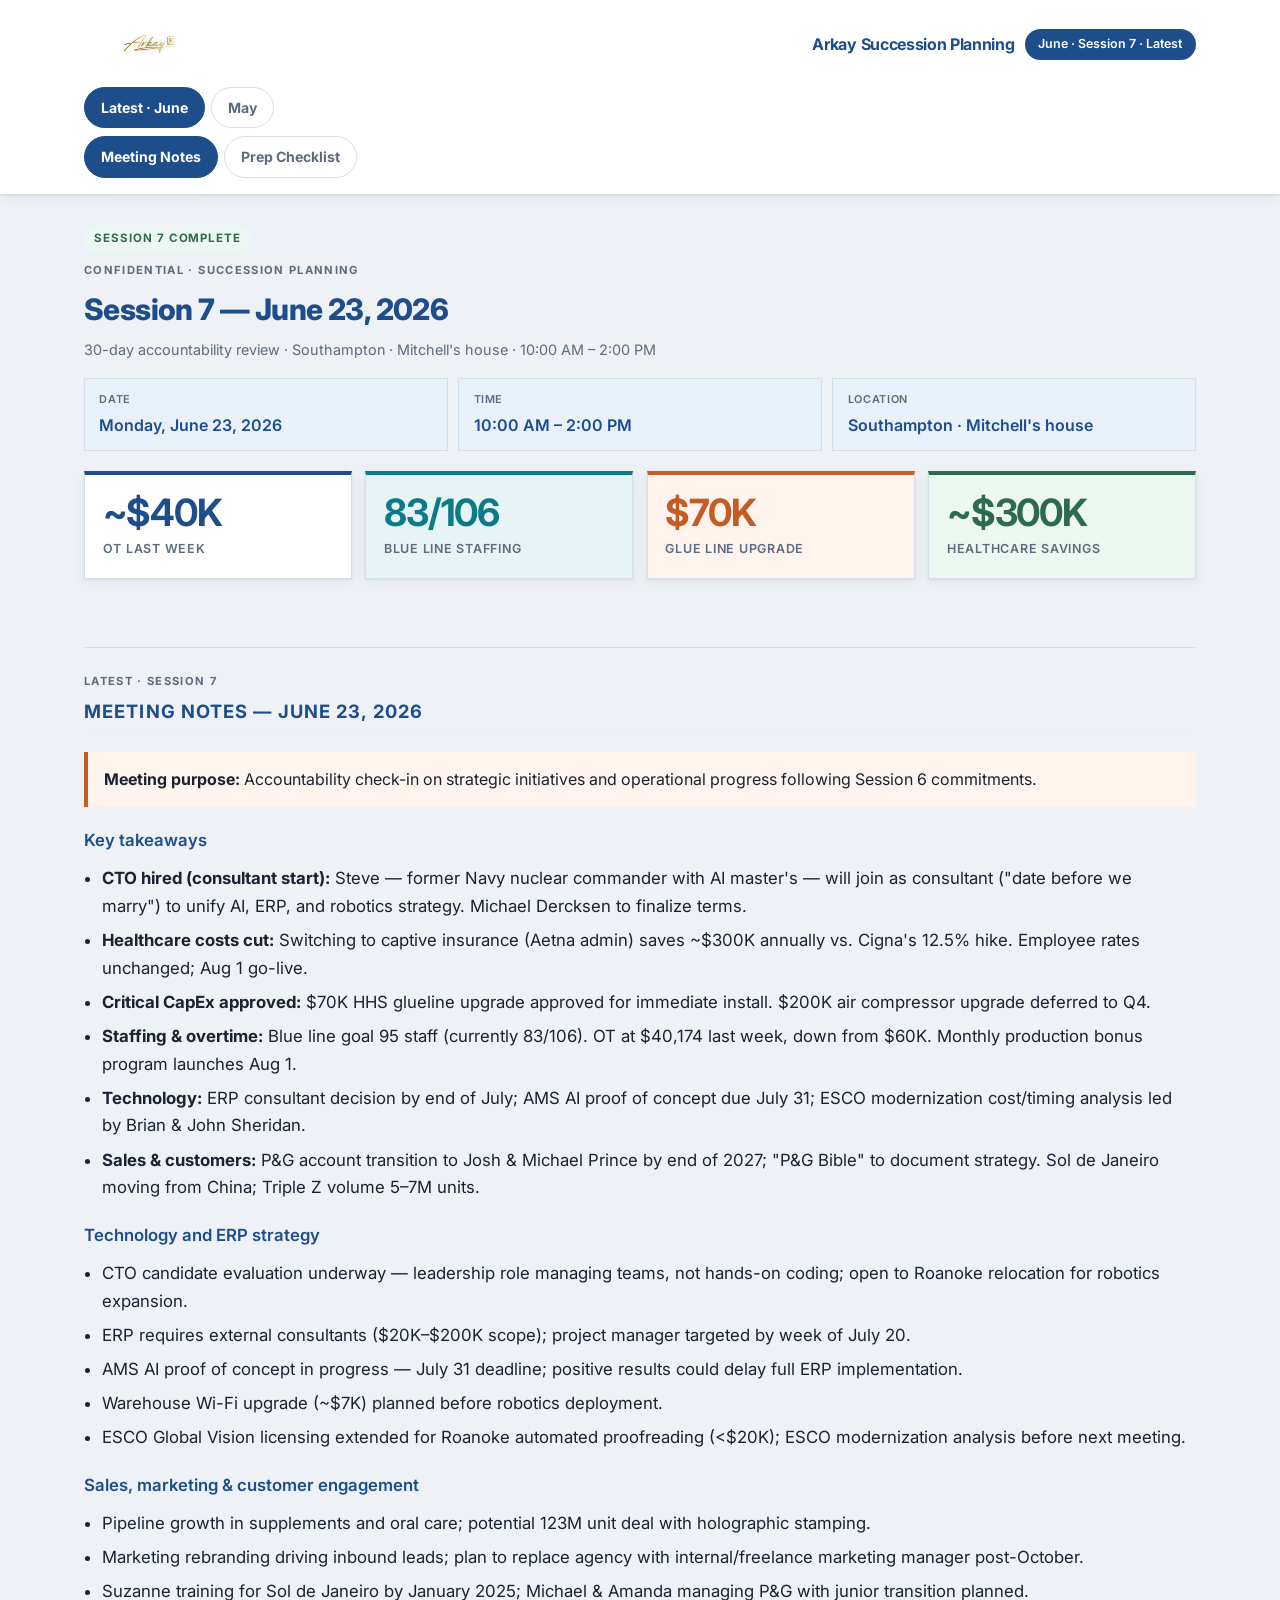
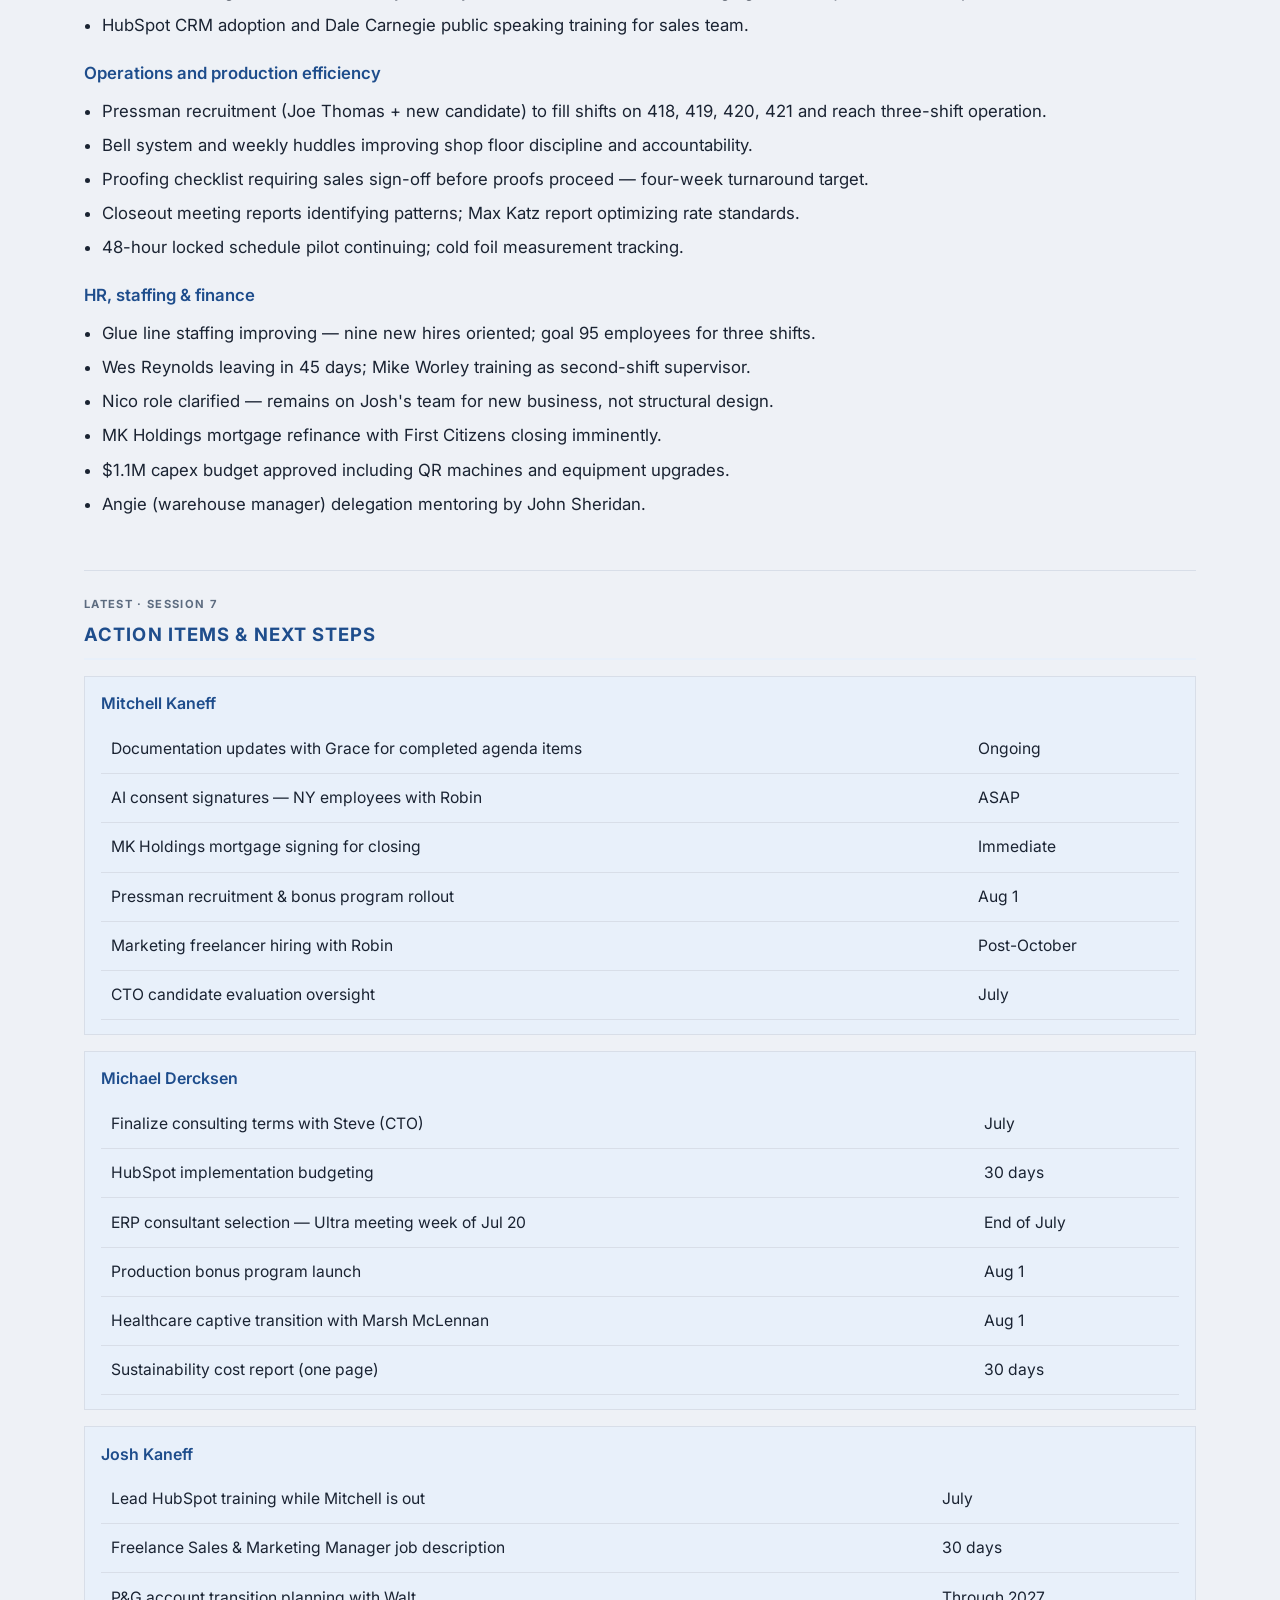
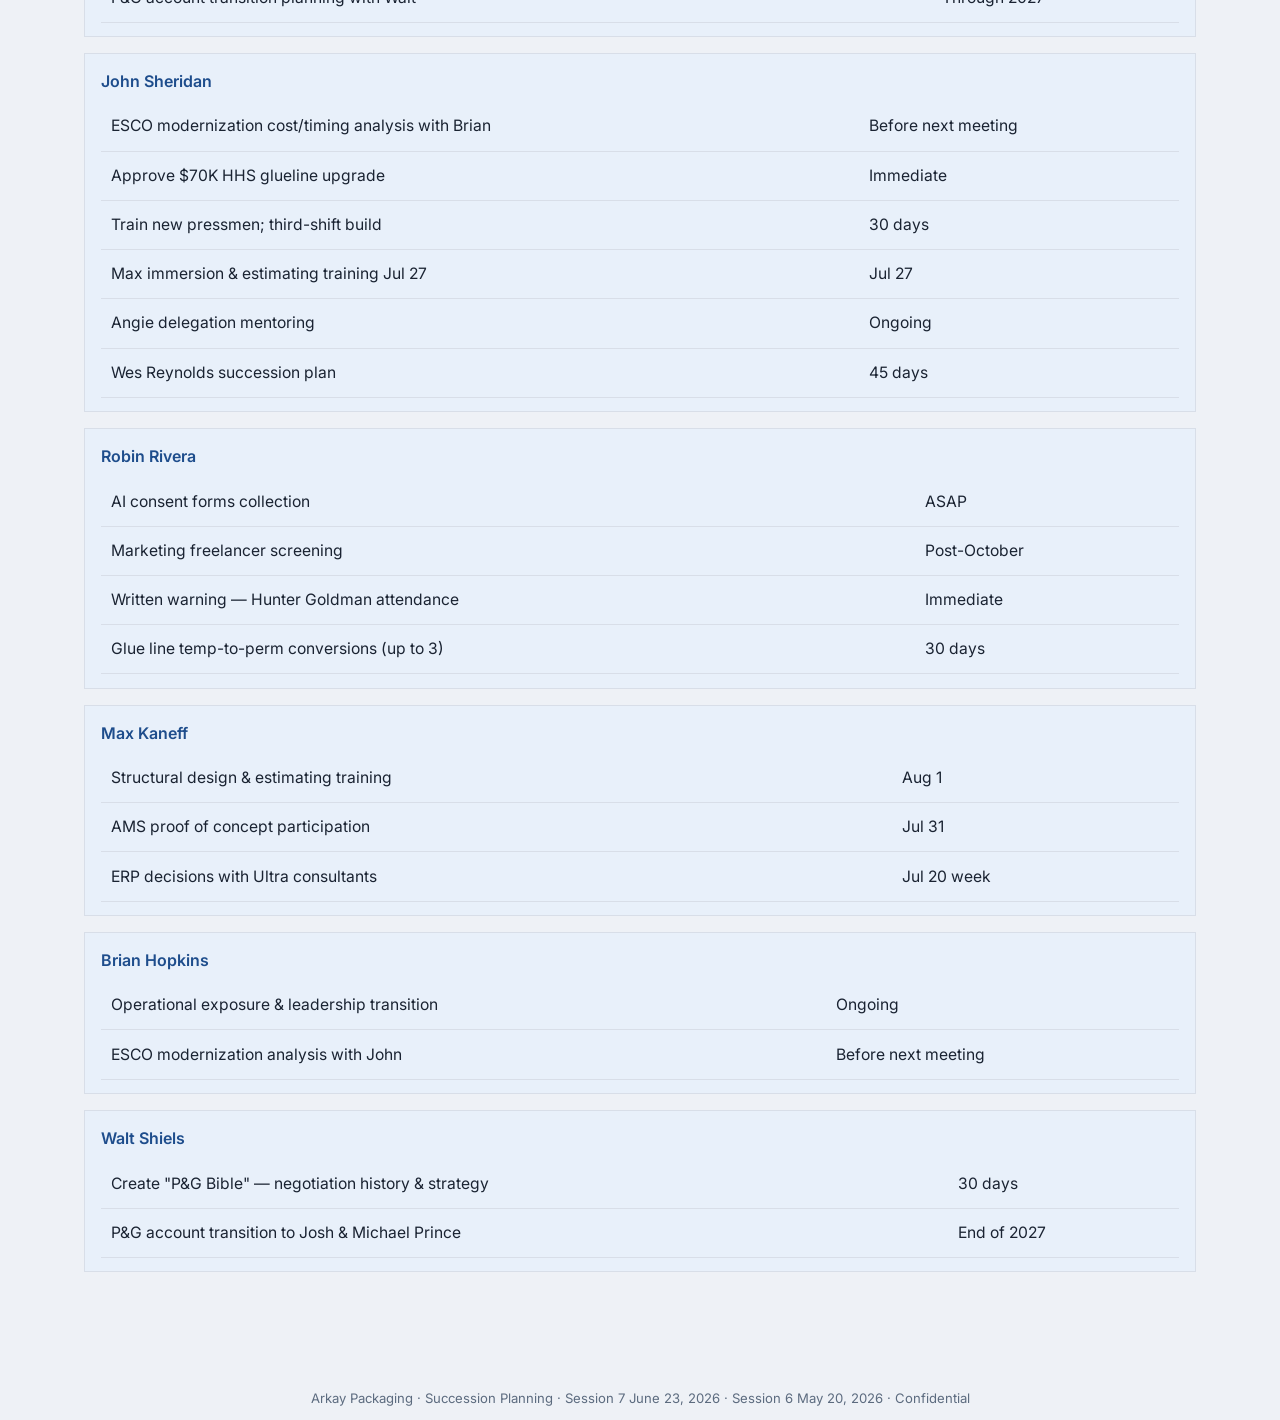
==== commit b68a7f7e: "Add June and May tabs with separate meeting notes and prep views. June loads as latest with Session " ====
--- a/index.html
+++ b/index.html
@@ -3,7 +3,7 @@
 <head>
   <meta charset="UTF-8" />
   <meta name="viewport" content="width=1280" />
-  <title>Arkay Succession Planning — Session 6 · May 20, 2026</title>
+  <title>Arkay Succession Planning</title>
   <link rel="preconnect" href="https://fonts.googleapis.com" />
   <link rel="preconnect" href="https://fonts.gstatic.com" crossorigin />
   <link href="https://fonts.googleapis.com/css2?family=Inter:wght@400;500;600;700&display=swap" rel="stylesheet" />
@@ -778,6 +778,35 @@
 
       .footer-note { margin-top: 1rem; }
     }
+  
+    .month-bar, .view-bar {
+      display: flex;
+      gap: 0.35rem;
+      flex-wrap: wrap;
+      margin-bottom: 0.5rem;
+    }
+    .month-bar { margin-top: 0.25rem; }
+    .month-btn, .view-btn {
+      flex-shrink: 0;
+      border: 1px solid var(--border);
+      background: #fff;
+      color: var(--text-muted);
+      font: inherit;
+      font-size: 0.88rem;
+      font-weight: 700;
+      padding: 0.5rem 1rem;
+      border-radius: 999px;
+      cursor: pointer;
+      transition: all 0.2s;
+    }
+    .month-btn:hover, .view-btn:hover { border-color: var(--navy); color: var(--navy); }
+    .month-btn.active, .view-btn.active { background: var(--navy); border-color: var(--navy); color: #fff; }
+    .month-view { display: none; animation: fadeIn 0.25s ease; }
+    .month-view.active { display: block; }
+    @keyframes fadeIn { from { opacity: 0; transform: translateY(6px); } to { opacity: 1; transform: none; } }
+    nav.snap-dots { display: none; }
+    .tab-nav { display: none; }
+
   </style>
 </head>
 <body>
@@ -790,38 +819,380 @@
       </a>
       <div class="brand-meta">
         <div class="brand">Arkay Succession Planning</div>
-        <span class="date-pill">Session 6 · May 20, 2026</span>
+        <span class="date-pill" id="date-pill">June · Session 7 · Latest</span>
       </div>
     </div>
-    <nav class="tab-nav" aria-label="Sections">
-      <a href="#hero" class="active">Overview</a>
-      <a href="#prep-1">Prep 1</a>
-      <a href="#prep-2">Prep 2</a>
-      <a href="#summary">Summary</a>
-      <a href="#priorities">Priorities</a>
-      <a href="#actions">Actions</a>
-      <a href="#metrics">Metrics</a>
-      <a href="#themes">Themes</a>
-      <a href="#register">Register</a>
+    <nav class="month-bar" id="month-bar" aria-label="Select month">
+      <button type="button" class="month-btn active" data-month="june">Latest · June</button>
+      <button type="button" class="month-btn" data-month="may">May</button>
+    </nav>
+    <nav class="view-bar" id="view-bar" aria-label="Select view">
+      <button type="button" class="view-btn active" data-view="notes">Meeting Notes</button>
+      <button type="button" class="view-btn" data-view="prep">Prep Checklist</button>
     </nav>
   </div>
 </header>
 
-<nav class="snap-dots" aria-label="Section navigation">
-  <a href="#hero" title="Overview"></a>
-  <a href="#prep-1" title="Prep 1"></a>
-  <a href="#prep-2" title="Prep 2"></a>
-  <a href="#summary" title="Summary"></a>
-  <a href="#priorities" title="Priorities"></a>
-  <a href="#actions" title="Actions"></a>
-  <a href="#metrics" title="Metrics"></a>
-  <a href="#themes" title="Themes"></a>
-  <a href="#register" title="Register"></a>
-</nav>
-
 <main>
-
-  <section id="hero" class="panel" style="position:relative">
+<div class="month-view active" data-month="june" data-view="notes">
+<section id="hero" class="panel" style="position:relative">
+    <span class="session-complete">Session 7 complete</span>
+    <p class="panel-label">Confidential · Succession Planning</p>
+    <h2 class="meeting-title">Session 7 — June 23, 2026</h2>
+    <p class="meeting-date">30-day accountability review · Southampton · Mitchell's house · 10:00 AM – 2:00 PM</p>
+    <div class="meeting-meta">
+      <div class="meta-item"><div class="lbl">Date</div><div class="val">Monday, June 23, 2026</div></div>
+      <div class="meta-item"><div class="lbl">Time</div><div class="val">10:00 AM – 2:00 PM</div></div>
+      <div class="meta-item"><div class="lbl">Location</div><div class="val">Southampton · Mitchell's house</div></div>
+    </div>
+    <div class="stat-row" style="margin-top:1.25rem">
+      <div class="stat-box a"><div class="big">~$40K</div><div class="lbl">OT last week</div></div>
+      <div class="stat-box b"><div class="big">83/106</div><div class="lbl">Blue line staffing</div></div>
+      <div class="stat-box c"><div class="big">$70K</div><div class="lbl">Glue line upgrade</div></div>
+      <div class="stat-box d"><div class="big">~$300K</div><div class="lbl">Healthcare savings</div></div>
+    </div>
+  </section>
+<section id="session7-notes" class="panel tall">
+    <p class="panel-label">Latest · Session 7</p>
+    <h2 class="section-title">Meeting notes — June 23, 2026</h2>
+    <div class="callout" style="margin-bottom:1.25rem"><strong>Meeting purpose:</strong> Accountability check-in on strategic initiatives and operational progress following Session 6 commitments.</div>
+
+    <h3 style="margin-bottom:0.65rem;color:var(--navy)">Key takeaways</h3>
+    <ul style="margin:0 0 1.25rem 1.15rem">
+      <li><strong>CTO hired (consultant start):</strong> Steve — former Navy nuclear commander with AI master's — will join as consultant ("date before we marry") to unify AI, ERP, and robotics strategy. Michael Dercksen to finalize terms.</li>
+      <li><strong>Healthcare costs cut:</strong> Switching to captive insurance (Aetna admin) saves ~$300K annually vs. Cigna's 12.5% hike. Employee rates unchanged; Aug 1 go-live.</li>
+      <li><strong>Critical CapEx approved:</strong> $70K HHS glueline upgrade approved for immediate install. $200K air compressor upgrade deferred to Q4.</li>
+      <li><strong>Staffing &amp; overtime:</strong> Blue line goal 95 staff (currently 83/106). OT at $40,174 last week, down from $60K. Monthly production bonus program launches Aug 1.</li>
+      <li><strong>Technology:</strong> ERP consultant decision by end of July; AMS AI proof of concept due July 31; ESCO modernization cost/timing analysis led by Brian &amp; John Sheridan.</li>
+      <li><strong>Sales &amp; customers:</strong> P&amp;G account transition to Josh &amp; Michael Prince by end of 2027; "P&amp;G Bible" to document strategy. Sol de Janeiro moving from China; Triple Z volume 5–7M units.</li>
+    </ul>
+
+    <h3 style="margin:1.25rem 0 0.65rem;color:var(--navy)">Technology and ERP strategy</h3>
+    <ul style="margin:0 0 1rem 1.15rem">
+      <li>CTO candidate evaluation underway — leadership role managing teams, not hands-on coding; open to Roanoke relocation for robotics expansion.</li>
+      <li>ERP requires external consultants ($20K–$200K scope); project manager targeted by week of July 20.</li>
+      <li>AMS AI proof of concept in progress — July 31 deadline; positive results could delay full ERP implementation.</li>
+      <li>Warehouse Wi-Fi upgrade (~$7K) planned before robotics deployment.</li>
+      <li>ESCO Global Vision licensing extended for Roanoke automated proofreading (&lt;$20K); ESCO modernization analysis before next meeting.</li>
+    </ul>
+
+    <h3 style="margin:1.25rem 0 0.65rem;color:var(--navy)">Sales, marketing &amp; customer engagement</h3>
+    <ul style="margin:0 0 1rem 1.15rem">
+      <li>Pipeline growth in supplements and oral care; potential 123M unit deal with holographic stamping.</li>
+      <li>Marketing rebranding driving inbound leads; plan to replace agency with internal/freelance marketing manager post-October.</li>
+      <li>Suzanne training for Sol de Janeiro by January 2025; Michael &amp; Amanda managing P&amp;G with junior transition planned.</li>
+      <li>HubSpot CRM adoption and Dale Carnegie public speaking training for sales team.</li>
+    </ul>
+
+    <h3 style="margin:1.25rem 0 0.65rem;color:var(--navy)">Operations and production efficiency</h3>
+    <ul style="margin:0 0 1rem 1.15rem">
+      <li>Pressman recruitment (Joe Thomas + new candidate) to fill shifts on 418, 419, 420, 421 and reach three-shift operation.</li>
+      <li>Bell system and weekly huddles improving shop floor discipline and accountability.</li>
+      <li>Proofing checklist requiring sales sign-off before proofs proceed — four-week turnaround target.</li>
+      <li>Closeout meeting reports identifying patterns; Max Katz report optimizing rate standards.</li>
+      <li>48-hour locked schedule pilot continuing; cold foil measurement tracking.</li>
+    </ul>
+
+    <h3 style="margin:1.25rem 0 0.65rem;color:var(--navy)">HR, staffing &amp; finance</h3>
+    <ul style="margin:0 0 1rem 1.15rem">
+      <li>Glue line staffing improving — nine new hires oriented; goal 95 employees for three shifts.</li>
+      <li>Wes Reynolds leaving in 45 days; Mike Worley training as second-shift supervisor.</li>
+      <li>Nico role clarified — remains on Josh's team for new business, not structural design.</li>
+      <li>MK Holdings mortgage refinance with First Citizens closing imminently.</li>
+      <li>$1.1M capex budget approved including QR machines and equipment upgrades.</li>
+      <li>Angie (warehouse manager) delegation mentoring by John Sheridan.</li>
+    </ul>
+  </section>
+<section id="session7-actions" class="panel tall">
+    <p class="panel-label">Latest · Session 7</p>
+    <h2 class="section-title">Action items &amp; next steps</h2>
+
+    <div class="owner-block"><h3>Mitchell Kaneff</h3>
+      <table class="actions-table"><tbody>
+        <tr><td>Documentation updates with Grace for completed agenda items</td><td>Ongoing</td></tr>
+        <tr><td>AI consent signatures — NY employees with Robin</td><td>ASAP</td></tr>
+        <tr><td>MK Holdings mortgage signing for closing</td><td>Immediate</td></tr>
+        <tr><td>Pressman recruitment &amp; bonus program rollout</td><td>Aug 1</td></tr>
+        <tr><td>Marketing freelancer hiring with Robin</td><td>Post-October</td></tr>
+        <tr><td>CTO candidate evaluation oversight</td><td>July</td></tr>
+      </tbody></table>
+    </div>
+    <div class="owner-block"><h3>Michael Dercksen</h3>
+      <table class="actions-table"><tbody>
+        <tr><td>Finalize consulting terms with Steve (CTO)</td><td>July</td></tr>
+        <tr><td>HubSpot implementation budgeting</td><td>30 days</td></tr>
+        <tr><td>ERP consultant selection — Ultra meeting week of Jul 20</td><td>End of July</td></tr>
+        <tr><td>Production bonus program launch</td><td>Aug 1</td></tr>
+        <tr><td>Healthcare captive transition with Marsh McLennan</td><td>Aug 1</td></tr>
+        <tr><td>Sustainability cost report (one page)</td><td>30 days</td></tr>
+      </tbody></table>
+    </div>
+    <div class="owner-block"><h3>Josh Kaneff</h3>
+      <table class="actions-table"><tbody>
+        <tr><td>Lead HubSpot training while Mitchell is out</td><td>July</td></tr>
+        <tr><td>Freelance Sales &amp; Marketing Manager job description</td><td>30 days</td></tr>
+        <tr><td>P&amp;G account transition planning with Walt</td><td>Through 2027</td></tr>
+      </tbody></table>
+    </div>
+    <div class="owner-block"><h3>John Sheridan</h3>
+      <table class="actions-table"><tbody>
+        <tr><td>ESCO modernization cost/timing analysis with Brian</td><td>Before next meeting</td></tr>
+        <tr><td>Approve $70K HHS glueline upgrade</td><td>Immediate</td></tr>
+        <tr><td>Train new pressmen; third-shift build</td><td>30 days</td></tr>
+        <tr><td>Max immersion &amp; estimating training Jul 27</td><td>Jul 27</td></tr>
+        <tr><td>Angie delegation mentoring</td><td>Ongoing</td></tr>
+        <tr><td>Wes Reynolds succession plan</td><td>45 days</td></tr>
+      </tbody></table>
+    </div>
+    <div class="owner-block"><h3>Robin Rivera</h3>
+      <table class="actions-table"><tbody>
+        <tr><td>AI consent forms collection</td><td>ASAP</td></tr>
+        <tr><td>Marketing freelancer screening</td><td>Post-October</td></tr>
+        <tr><td>Written warning — Hunter Goldman attendance</td><td>Immediate</td></tr>
+        <tr><td>Glue line temp-to-perm conversions (up to 3)</td><td>30 days</td></tr>
+      </tbody></table>
+    </div>
+    <div class="owner-block"><h3>Max Kaneff</h3>
+      <table class="actions-table"><tbody>
+        <tr><td>Structural design &amp; estimating training</td><td>Aug 1</td></tr>
+        <tr><td>AMS proof of concept participation</td><td>Jul 31</td></tr>
+        <tr><td>ERP decisions with Ultra consultants</td><td>Jul 20 week</td></tr>
+      </tbody></table>
+    </div>
+    <div class="owner-block"><h3>Brian Hopkins</h3>
+      <table class="actions-table"><tbody>
+        <tr><td>Operational exposure &amp; leadership transition</td><td>Ongoing</td></tr>
+        <tr><td>ESCO modernization analysis with John</td><td>Before next meeting</td></tr>
+      </tbody></table>
+    </div>
+    <div class="owner-block"><h3>Walt Shiels</h3>
+      <table class="actions-table"><tbody>
+        <tr><td>Create "P&amp;G Bible" — negotiation history &amp; strategy</td><td>30 days</td></tr>
+        <tr><td>P&amp;G account transition to Josh &amp; Michael Prince</td><td>End of 2027</td></tr>
+      </tbody></table>
+    </div>
+  </section>
+</div>
+<div class="month-view" data-month="june" data-view="prep">
+<section id="prep-1" class="panel tall">
+    <p class="panel-label">Prep checklist</p>
+    <h2 class="section-title">30-day accountability review</h2>
+      <p class="prep-intro">Session 7 prep documents — Part 1 accountability review and Parts 2–4 updates from the meeting.</p>
+      <div class="legend">
+        <span class="done">Done</span>
+        <span class="progress">In progress</span>
+        <span class="incomplete">Incomplete</span>
+      </div>
+
+      <div class="prep-owner" id="prep-mitchell">
+        <h3>Mitchell Kaneff</h3>
+        <p class="role">Owner / Strategic Oversight</p>
+        <table class="prep-table">
+          <thead><tr><th>Prior commitment</th><th>Status</th><th>Notes</th></tr></thead>
+          <tbody>
+            <tr><td>Production discipline (bell system)</td><td><span class="status done">Done</span></td><td>Bell installed/tested; go-live Tuesday after toolbox briefings; John to monitor.</td></tr>
+            <tr><td>May 21 in-person sales meeting</td><td><span class="status done">Done</span></td><td>Confirmed May 21; Josh ran meeting; PacSmart/QR training included.</td></tr>
+            <tr><td>HubSpot / CRM implementation</td><td><span class="status progress">In progress</span></td><td>Moving forward; Josh/Max/Michael own rollout, budget, AMS integration.</td></tr>
+            <tr><td>AI recording (Plaud/Copilot) standard</td><td><span class="status progress">In progress</span></td><td>Plaud distributed to Walt, Brian, Max; legal releases with Greg/Todd pending.</td></tr>
+            <tr><td>Fourth-gen narrative (Grace Williams)</td><td><span class="status progress">In progress</span></td><td>Final outreach planned; remove if no response.</td></tr>
+          </tbody>
+        </table>
+        <div class="prep-blank"><h4>Part 2 — What's new</h4><div class="prep-placeholder">&nbsp;</div></div>
+        <div class="prep-blank"><h4>Part 3 — New challenges &amp; opportunities</h4><div class="prep-placeholder">&nbsp;</div></div>
+        <div class="prep-blank"><h4>Part 4 — Focus areas (next 30 days)</h4><div class="prep-placeholder">&nbsp;</div></div>
+      </div>
+
+      <div class="prep-owner" id="prep-josh">
+        <h3>Josh Kaneff</h3>
+        <p class="role">Sales &amp; External Relationships</p>
+        <table class="prep-table">
+          <thead><tr><th>Prior commitment</th><th>Status</th><th>Notes</th></tr></thead>
+          <tbody>
+            <tr><td>Grow pipeline (~3.5M cartons)</td><td><span class="status progress">In progress</span></td><td>Target exceeded; focus on profitable growth, capacity fit, customer mix.</td></tr>
+            <tr><td>Weekly cross-functional huddles</td><td><span class="status progress">In progress</span></td><td>To launch with CS, planning, sales, imaging, structural, estimating, HR.</td></tr>
+            <tr><td>CRM adoption across sales</td><td><span class="status progress">In progress</span></td><td>HubSpot rollout; training plan; AMS integration decision needed.</td></tr>
+            <tr><td>Production release tracking</td><td><span class="status progress">In progress</span></td><td>Redirected — AMS release report exists; carry only if needed for visibility.</td></tr>
+            <tr><td>New business pipeline</td><td><span class="status progress">In progress</span></td><td>P&amp;G/Oral-B, Femcare active; evaluate by profitability and capacity.</td></tr>
+            <tr><td>P&amp;G Cincinnati transition</td><td><span class="status progress">In progress</span></td><td>Germany complete; growth through Oral-B, Femcare, Olay.</td></tr>
+            <tr><td>Dynamic coding / QR sales training</td><td><span class="status progress">In progress</span></td><td>May 21 training planned; QR cost adder still needed from Steve.</td></tr>
+            <tr><td>Dale Carnegie / public speaking</td><td><span class="status progress">In progress</span></td><td>Late summer/fall timing with Robin; Q4/Q1 course for Josh &amp; Max.</td></tr>
+            <tr><td>Germany trip with Max</td><td><span class="status done">Done</span></td><td>Completed; SOP/process and innovation findings to share.</td></tr>
+            <tr><td>Whale hunting SOP</td><td><span class="status progress">In progress</span></td><td>Develop with HubSpot and capacity guardrails.</td></tr>
+            <tr><td>Estimating / structural depth</td><td><span class="status progress">In progress</span></td><td>Estimator on LinkedIn; RIT hire Jun 8; Nico returns after CS transition.</td></tr>
+            <tr><td>Heidi rapport / Suzanne transition</td><td><span class="status progress">In progress</span></td><td>Heidi conversation tied to Suzanne move (Jul/Aug-Sep).</td></tr>
+          </tbody>
+        </table>
+        <div class="prep-blank"><h4>Part 2 — What's new</h4><div class="prep-placeholder">&nbsp;</div></div>
+        <div class="prep-blank"><h4>Part 3 — New challenges &amp; opportunities</h4><div class="prep-placeholder">&nbsp;</div></div>
+        <div class="prep-blank"><h4>Part 4 — Focus areas (next 30 days)</h4><div class="prep-placeholder">&nbsp;</div></div>
+      </div>
+
+      <div class="prep-owner" id="prep-max">
+        <h3>Max Kaneff</h3>
+        <p class="role">Operations &amp; Internal Systems</p>
+        <table class="prep-table">
+          <thead><tr><th>Prior commitment</th><th>Status</th><th>Notes</th></tr></thead>
+          <tbody>
+            <tr><td>CRM rollout execution</td><td><span class="status progress">In progress</span></td><td>HubSpot nearly ready; AMS integration pending with Hector/Michael/Josh.</td></tr>
+            <tr><td>ERP + AI initiatives</td><td><span class="status progress">In progress</span></td><td>CERM demo scheduled; HighFlow follow-up; smaller decision group needed.</td></tr>
+            <tr><td>ERP steering committee</td><td><span class="status progress">In progress</span></td><td>Repurpose into smaller AI/ERP meeting (Mitchell, Max, Michael, Greg, Hector).</td></tr>
+            <tr><td>Roanoke immersion cadence</td><td><span class="status progress">In progress</span></td><td>July 27 week planned — Brian, Mike Sanctuary, glue-line tools, make-ready videos.</td></tr>
+            <tr><td>Complex job shadowing</td><td><span class="status progress">In progress</span></td><td>Incorporate into July Roanoke immersion.</td></tr>
+            <tr><td>Estimating training with Kelly</td><td><span class="status progress">In progress</span></td><td>Schedule RDS seat time with Kelly.</td></tr>
+            <tr><td>Karass + Excel courses</td><td><span class="status done">Done</span></td><td>Karass complete; Excel continues in June.</td></tr>
+            <tr><td>Chain of command escalation</td><td><span class="status progress">In progress</span></td><td>Visible in morning/closeout meetings.</td></tr>
+            <tr><td>CERM demo / HighFlow costs</td><td><span class="status progress">In progress</span></td><td>CERM demo scheduled; all-in HighFlow pricing still needed.</td></tr>
+            <tr><td>Glue-line filming / make-ready docs</td><td><span class="status progress">In progress</span></td><td>July 27 Roanoke; use closeout variance reports for priority jobs.</td></tr>
+          </tbody>
+        </table>
+        <div class="prep-blank"><h4>Part 2 — What's new</h4><div class="prep-placeholder">&nbsp;</div></div>
+        <div class="prep-blank"><h4>Part 3 — New challenges &amp; opportunities</h4><div class="prep-placeholder">&nbsp;</div></div>
+        <div class="prep-blank"><h4>Part 4 — Focus areas (next 30 days)</h4><div class="prep-placeholder">&nbsp;</div></div>
+      </div>
+    </section>
+<section id="prep-2" class="panel tall">
+    <p class="panel-label">Prep checklist</p>
+    <h2 class="section-title">Accountability review (continued)</h2>
+    <p class="prep-intro">Prep documents continued — Parts 2–4 with room for extended notes.</p>
+
+      <div class="prep-owner" id="prep-brian">
+        <h3>Brian Hopkins</h3>
+        <p class="role">Operations Knowledge Transfer</p>
+        <table class="prep-table">
+          <thead><tr><th>Prior commitment</th><th>Status</th><th>Notes</th></tr></thead>
+          <tbody>
+            <tr><td>Max training &amp; immersion</td><td><span class="status progress">In progress</span></td><td>July 27 Roanoke immersion scheduled.</td></tr>
+            <tr><td>Accountability systems</td><td><span class="status progress">In progress</span></td><td>Explain the "why" after morning meetings.</td></tr>
+            <tr><td>Staffing gaps support</td><td><span class="status done">Done</span></td><td>On hold — Nico return to structural.</td></tr>
+            <tr><td>Max immersion plan structure</td><td><span class="status done">Done</span></td><td>July 27 Roanoke — glue-line tools, make-ready videos, repeat jobs.</td></tr>
+            <tr><td>Morning-meeting teaching</td><td><span class="status progress">In progress</span></td><td>Continues; lessons saved for Roanoke follow-up.</td></tr>
+            <tr><td>Chain-of-command through Max</td><td><span class="status progress">In progress</span></td><td>Problem area — still transitioning as Max increases operational involvement.</td></tr>
+            <tr><td>Brian's Packaging Bible</td><td><span class="status done">Done</span></td><td>Teaching priorities documented; Greg Pandolfi digitizing into usable document.</td></tr>
+            <tr><td>Planner strategy meetings</td><td><span class="status done">Done</span></td><td>Done — shifted to Josh's huddle structure.</td></tr>
+            <tr><td>Roanoke visits with Max</td><td><span class="status done">Done</span></td><td>Done — July 27 week selected.</td></tr>
+            <tr><td>Mike Sanctuary glue-line meeting</td><td><span class="status progress">In progress</span></td><td>Planned July 27 with Max and Brian.</td></tr>
+            <tr><td>Lasercam / INX Chicago visits</td><td><span class="status incomplete">Incomplete</span></td><td>On hold; possible July revisit.</td></tr>
+            <tr><td>Knowledge capture (Plaud)</td><td><span class="status done">Done</span></td><td>Formal recording of relevant conversations underway.</td></tr>
+          </tbody>
+        </table>
+        <div class="prep-blank"><h4>Part 2 — What's new</h4><div class="prep-placeholder">&nbsp;</div></div>
+        <div class="prep-blank"><h4>Part 3 — New challenges &amp; opportunities</h4><div class="prep-placeholder">&nbsp;</div></div>
+        <div class="prep-blank"><h4>Part 4 — Focus areas (next 30 days)</h4><div class="prep-placeholder">&nbsp;</div></div>
+      </div>
+
+      <div class="prep-owner" id="prep-john">
+        <h3>John Sheridan</h3>
+        <p class="role">Roanoke Operations (Remote)</p>
+        <table class="prep-table">
+          <thead><tr><th>Prior commitment</th><th>Status</th><th>Notes</th></tr></thead>
+          <tbody>
+            <tr><td>Daily production targets</td><td><span class="status progress">In progress</span></td><td>Kaizen continues; improved volume; make-readies and job mix still affect results.</td></tr>
+            <tr><td>Shop floor discipline</td><td><span class="status progress">In progress</span></td><td>Positive accountability; bell system supports break/throughput discipline.</td></tr>
+            <tr><td>Max Roanoke immersion coordination</td><td><span class="status progress">In progress</span></td><td>July 27 — glue-line tooling, make-ready videos, inline embossing demo.</td></tr>
+            <tr><td>Manny elevation</td><td><span class="status progress">In progress</span></td><td>Off-shift leadership opportunities evaluated.</td></tr>
+            <tr><td>Gordy retirement package</td><td><span class="status progress">In progress</span></td><td>Q4 2026 target unchanged.</td></tr>
+            <tr><td>Jeff Drumheller transition</td><td><span class="status progress">In progress</span></td><td>Q4 target; tied to Hauppauge restructuring.</td></tr>
+            <tr><td>Jerry contingency backups</td><td><span class="status progress">In progress</span></td><td>Backups in prepress; covered for now.</td></tr>
+            <tr><td>Hayden Packsmart training</td><td><span class="status incomplete">Incomplete</span></td><td>Delayed — workload; cannot send people offsite now.</td></tr>
+            <tr><td>Ops exposure visits (Brian, Michael)</td><td><span class="status progress">In progress</span></td><td>Still in transition.</td></tr>
+            <tr><td>Marsh McLennan / 3R proposal</td><td><span class="status progress">In progress</span></td><td>Send to Michael; Anthony report replacement still open.</td></tr>
+            <tr><td>Roanoke immersion agenda</td><td><span class="status progress">In progress</span></td><td>July 27 — Mike Sanctuary, videos, glue-line tools, embossing demo.</td></tr>
+            <tr><td>ESKO/Phoenix AI estimating escalation</td><td><span class="status progress">In progress</span></td><td>Escalate with appropriate senior contacts this week.</td></tr>
+          </tbody>
+        </table>
+        <div class="prep-blank"><h4>Part 2 — What's new</h4><div class="prep-placeholder">&nbsp;</div></div>
+        <div class="prep-blank"><h4>Part 3 — New challenges &amp; opportunities</h4><div class="prep-placeholder">&nbsp;</div></div>
+        <div class="prep-blank"><h4>Part 4 — Focus areas (next 30 days)</h4><div class="prep-placeholder">&nbsp;</div></div>
+      </div>
+
+      <div class="prep-owner" id="prep-walt">
+        <h3>Walt Shiels</h3>
+        <p class="role">Legacy Building &amp; Sales Leadership</p>
+        <table class="prep-table">
+          <thead><tr><th>Prior commitment</th><th>Status</th><th>Notes</th></tr></thead>
+          <tbody>
+            <tr><td>P&amp;G formal announcement Cincinnati</td><td><span class="status done">Done</span></td><td>Completed; Oral-B spin brushes and Femcare discussions continue.</td></tr>
+            <tr><td>Team-selling philosophy</td><td><span class="status progress">In progress</span></td><td>"Sell the company, not just the order" — ongoing reinforcement.</td></tr>
+            <tr><td>Hunter Goldman mentorship</td><td><span class="status progress">In progress</span></td><td>2 days/week; attendance concerns; May report to review.</td></tr>
+            <tr><td>Suzanne sales transition</td><td><span class="status progress">In progress</span></td><td>Heidi conversation July; Suzanne Aug/Sep starting Sol de Janeiro.</td></tr>
+            <tr><td>Future sales from within</td><td><span class="status progress">In progress</span></td><td>Michael Prince, Amanda — ongoing identification.</td></tr>
+            <tr><td>Knowledge capture (Plaud)</td><td><span class="status progress">In progress</span></td><td>Begin formal recording of relevant conversations.</td></tr>
+          </tbody>
+        </table>
+        <div class="prep-blank"><h4>Part 2 — What's new</h4><div class="prep-placeholder">&nbsp;</div></div>
+        <div class="prep-blank"><h4>Part 3 — New challenges &amp; opportunities</h4><div class="prep-placeholder">&nbsp;</div></div>
+        <div class="prep-blank"><h4>Part 4 — Focus areas (next 30 days)</h4><div class="prep-placeholder">&nbsp;</div></div>
+      </div>
+
+      <div class="prep-owner" id="prep-michael">
+        <h3>Michael Dercksen</h3>
+        <p class="role">CFO &amp; Expanding Role</p>
+        <table class="prep-table">
+          <thead><tr><th>Prior commitment</th><th>Status</th><th>Notes</th></tr></thead>
+          <tbody>
+            <tr><td>Cold foil tracking</td><td><span class="status done">Done</span></td><td>Live; linear-foot tracking on press floor after software upgrade.</td></tr>
+            <tr><td>ERP PM selection</td><td><span class="status progress">In progress</span></td><td>Decision by end of July; Ultra meeting week of Jul 20.</td></tr>
+            <tr><td>AI integration with AMS</td><td><span class="status progress">In progress</span></td><td>Hector PoC due Jul 31; Estee Lauder, forecasting, estimating priorities.</td></tr>
+            <tr><td>Max finance education → Excel</td><td><span class="status done">Done</span></td><td>Redirected to Excel courses underway in June.</td></tr>
+            <tr><td>HubSpot budgeting</td><td><span class="status progress">In progress</span></td><td>~$10K annual license + Blue Leads implementation; Frank to help lead while Mitchell is out.</td></tr>
+            <tr><td>Rate standards initiative</td><td><span class="status progress">In progress</span></td><td>Weekly with Robert; first review in ~20 years; Sep 1 go-live.</td></tr>
+            <tr><td>Operational knowledge / Roanoke visits</td><td><span class="status progress">In progress</span></td><td>Ongoing; immerse more during Brian/Max operational work.</td></tr>
+            <tr><td>MK Holdings remortgage</td><td><span class="status progress">In progress</span></td><td>First Citizens closing; Mitchell to wet-ink/sign docs.</td></tr>
+            <tr><td>401(k) audit</td><td><span class="status progress">In progress</span></td><td>Finalize 2024 audit; move to 2025.</td></tr>
+            <tr><td>HSA transition</td><td><span class="status progress">In progress</span></td><td>Pinnacle go-live Aug 1; manager/employee comms underway.</td></tr>
+            <tr><td>Healthcare renewal (captive)</td><td><span class="status progress">In progress</span></td><td>Moving to Aetna-administered captive; Aug 1 open enrollment.</td></tr>
+            <tr><td>AI audit findings</td><td><span class="status progress">In progress</span></td><td>Pandolfi summary; prioritize vs. ignore.</td></tr>
+          </tbody>
+        </table>
+        <div class="prep-blank"><h4>Part 2 — What's new</h4><div class="prep-placeholder">&nbsp;</div></div>
+        <div class="prep-blank"><h4>Part 3 — New challenges &amp; opportunities</h4><div class="prep-placeholder">&nbsp;</div></div>
+        <div class="prep-blank"><h4>Part 4 — Focus areas (next 30 days)</h4><div class="prep-placeholder">&nbsp;</div></div>
+      </div>
+
+      <div class="prep-owner" id="prep-robin">
+        <h3>Robin Rivera</h3>
+        <p class="role">HR / Talent Development (Remote)</p>
+        <table class="prep-table">
+          <thead><tr><th>Prior commitment</th><th>Status</th><th>Notes</th></tr></thead>
+          <tbody>
+            <tr><td>Exit interviews</td><td><span class="status done">Done</span></td><td>SurveyMonkey implemented; 1–2 responses so far.</td></tr>
+            <tr><td>Career path documentation</td><td><span class="status progress">In progress</span></td><td>Forms with managers; validate before employee confirmation.</td></tr>
+            <tr><td>Training + onboarding support</td><td><span class="status done">Done</span></td><td>Check-ins with new hires, managers, trainers — ongoing as needed.</td></tr>
+            <tr><td>Production discipline monitoring</td><td><span class="status done">Done</span></td><td>Ongoing daily practice; removed from active accountability list.</td></tr>
+            <tr><td>Talent mapping + org chart</td><td><span class="status done">Done</span></td><td>Completed to supervisor level.</td></tr>
+            <tr><td>Dale Carnegie / public speaking</td><td><span class="status progress">In progress</span></td><td>Late summer/fall with Josh; Q4/Q1 for Josh &amp; Max.</td></tr>
+            <tr><td>Orientation / handbook</td><td><span class="status done">Done</span></td><td>Rolled out; Melanie, Anna; Nicole onboarding started.</td></tr>
+            <tr><td>Career path distribution</td><td><span class="status done">Done</span></td><td>Talent sheets distributed to managers.</td></tr>
+            <tr><td>July development conversations</td><td><span class="status progress">In progress</span></td><td>Ongoing manager/employee check-ins — not formal sit-down reviews.</td></tr>
+            <tr><td>Customer email groups</td><td><span class="status done">Done</span></td><td>Decided against — inbox flood risk.</td></tr>
+            <tr><td>Press room pay scale</td><td><span class="status progress">In progress</span></td><td>Signing + six-month bonuses in place; scale work continues with Mike/Ryan.</td></tr>
+            <tr><td>Project Manager job description</td><td><span class="status done">Done</span></td><td>Sent; Todd and team interviews scheduled.</td></tr>
+            <tr><td>Employee engagement iPad interviews</td><td><span class="status progress">In progress</span></td><td>Redirected to huddle/employee voice process.</td></tr>
+          </tbody>
+        </table>
+        <div class="prep-blank"><h4>Part 2 — What's new</h4><div class="prep-placeholder">&nbsp;</div></div>
+        <div class="prep-blank"><h4>Part 3 — New challenges &amp; opportunities</h4><div class="prep-placeholder">&nbsp;</div></div>
+        <div class="prep-blank"><h4>Part 4 — Focus areas (next 30 days)</h4><div class="prep-placeholder">&nbsp;</div></div>
+      </div>
+
+      <h3 style="margin-top:1.5rem;color:var(--navy)">Upcoming milestones</h3>
+      <table>
+        <thead><tr><th>Date</th><th>Milestone</th></tr></thead>
+        <tbody>
+          <tr><td><strong>Jun 23, 2026</strong></td><td>Session 7 — this meeting</td></tr>
+          <tr><td><strong>Jul 1, 2026</strong></td><td>HSA transition to Pinnacle</td></tr>
+          <tr><td><strong>Jul 22, 2026</strong></td><td>Hauppauge summer luncheon</td></tr>
+          <tr><td><strong>Week of Jul 27</strong></td><td>Roanoke immersion — Max, Brian, Mike; make-ready, glue-line, embossing</td></tr>
+          <tr><td><strong>Jul 29, 2026</strong></td><td>Roanoke luncheon; Session 8; John O'Connor onsite</td></tr>
+          <tr><td><strong>Aug–Sep 2026</strong></td><td>Suzanne sales transition</td></tr>
+          <tr><td><strong>Sep 1, 2026</strong></td><td>Rates go-live; ERP vendor decision under review</td></tr>
+          <tr><td><strong>Q4 2026</strong></td><td>Gordy retirement; Jeff transition; Manny elevation</td></tr>
+        </tbody>
+      </table>
+    </section>
+</div>
+<div class="month-view" data-month="may" data-view="notes">
+<section id="hero" class="panel" style="position:relative">
     <p class="panel-label">Confidential · Succession Planning</p>
     <h2 class="meeting-title">Session 6 — May 20, 2026</h2>
     <p class="meeting-date">30-day accountability review · Southampton · Mitchell's house · 10:00 AM – 2:00 PM</p>
@@ -837,227 +1208,7 @@
       <div class="stat-box d"><div class="big">48 hr</div><div class="lbl">Schedule lock</div></div>
     </div>
   </section>
-
-
-
-  <section id="prep-1" class="panel tall">
-    <p class="panel-label">Prep checklist</p>
-    <h2 class="section-title">30-day accountability review</h2>
-      <p class="prep-intro">Session 6 prep documents — Part 1 accountability review and Parts 2–4 with room for meeting notes.</p>
-      <div class="legend">
-        <span class="done">Done</span>
-        <span class="progress">In progress</span>
-        <span class="incomplete">Incomplete</span>
-      </div>
-
-      <div class="prep-owner" id="prep-mitchell">
-        <h3>Mitchell Kaneff</h3>
-        <p class="role">Owner / Strategic Oversight</p>
-        <table class="prep-table">
-          <thead><tr><th>Prior commitment</th><th>Status</th><th>Notes</th></tr></thead>
-          <tbody>
-            <tr><td>Production discipline (bell system)</td><td><span class="status done">Done</span></td><td>Bell installed/tested; go-live Tuesday after toolbox briefings; John to monitor.</td></tr>
-            <tr><td>May 21 in-person sales meeting</td><td><span class="status done">Done</span></td><td>Confirmed May 21; Josh ran meeting; PacSmart/QR training included.</td></tr>
-            <tr><td>HubSpot / CRM implementation</td><td><span class="status progress">In progress</span></td><td>Moving forward; Josh/Max/Michael own rollout, budget, AMS integration.</td></tr>
-            <tr><td>AI recording (Plaud/Copilot) standard</td><td><span class="status progress">In progress</span></td><td>Plaud distributed to Walt, Brian, Max; legal releases with Greg/Todd pending.</td></tr>
-            <tr><td>Fourth-gen narrative (Grace Williams)</td><td><span class="status progress">In progress</span></td><td>Final outreach planned; remove if no response.</td></tr>
-            <tr><td>Glue-line robotics exploration</td><td><span class="status progress">In progress</span></td><td>Monitor Boston Dynamics; revisit gluer-end palletizing plan.</td></tr>
-          </tbody>
-        </table>
-        <div class="prep-blank"><h4>Part 2 — What's new</h4><div class="prep-placeholder">&nbsp;</div></div>
-        <div class="prep-blank"><h4>Part 3 — New challenges &amp; opportunities</h4><div class="prep-placeholder">&nbsp;</div></div>
-        <div class="prep-blank"><h4>Part 4 — Focus areas (next 30 days)</h4><div class="prep-placeholder">&nbsp;</div></div>
-      </div>
-
-      <div class="prep-owner" id="prep-josh">
-        <h3>Josh Kaneff</h3>
-        <p class="role">Sales &amp; External Relationships</p>
-        <table class="prep-table">
-          <thead><tr><th>Prior commitment</th><th>Status</th><th>Notes</th></tr></thead>
-          <tbody>
-            <tr><td>Grow pipeline (~3.5M cartons)</td><td><span class="status progress">In progress</span></td><td>Target exceeded; focus on profitable growth, capacity fit, customer mix.</td></tr>
-            <tr><td>Weekly cross-functional huddles</td><td><span class="status progress">In progress</span></td><td>To launch with CS, planning, sales, imaging, structural, estimating, HR.</td></tr>
-            <tr><td>CRM adoption across sales</td><td><span class="status progress">In progress</span></td><td>HubSpot rollout; training plan; AMS integration decision needed.</td></tr>
-            <tr><td>Production release tracking</td><td><span class="status progress">In progress</span></td><td>Redirected — AMS release report exists; carry only if needed for visibility.</td></tr>
-            <tr><td>New business pipeline</td><td><span class="status progress">In progress</span></td><td>P&amp;G/Oral-B, Femcare active; evaluate by profitability and capacity.</td></tr>
-            <tr><td>P&amp;G Cincinnati transition</td><td><span class="status progress">In progress</span></td><td>Germany complete; growth through Oral-B, Femcare, Olay.</td></tr>
-            <tr><td>Dynamic coding / QR sales training</td><td><span class="status progress">In progress</span></td><td>May 21 training planned; QR cost adder still needed from Steve.</td></tr>
-            <tr><td>Dale Carnegie / public speaking</td><td><span class="status progress">In progress</span></td><td>Late summer/fall timing with Robin; Q4/Q1 course for Josh &amp; Max.</td></tr>
-            <tr><td>Germany trip with Max</td><td><span class="status done">Done</span></td><td>Completed; SOP/process and innovation findings to share.</td></tr>
-            <tr><td>Whale hunting SOP</td><td><span class="status progress">In progress</span></td><td>Develop with HubSpot and capacity guardrails.</td></tr>
-            <tr><td>Estimating / structural depth</td><td><span class="status progress">In progress</span></td><td>Estimator on LinkedIn; RIT hire Jun 8; Nico returns after CS transition.</td></tr>
-            <tr><td>Heidi rapport / Suzanne transition</td><td><span class="status progress">In progress</span></td><td>Heidi conversation tied to Suzanne move (Jul/Aug-Sep).</td></tr>
-          </tbody>
-        </table>
-        <div class="prep-blank"><h4>Part 2 — What's new</h4><div class="prep-placeholder">&nbsp;</div></div>
-        <div class="prep-blank"><h4>Part 3 — New challenges &amp; opportunities</h4><div class="prep-placeholder">&nbsp;</div></div>
-        <div class="prep-blank"><h4>Part 4 — Focus areas (next 30 days)</h4><div class="prep-placeholder">&nbsp;</div></div>
-      </div>
-
-      <div class="prep-owner" id="prep-max">
-        <h3>Max Kaneff</h3>
-        <p class="role">Operations &amp; Internal Systems</p>
-        <table class="prep-table">
-          <thead><tr><th>Prior commitment</th><th>Status</th><th>Notes</th></tr></thead>
-          <tbody>
-            <tr><td>CRM rollout execution</td><td><span class="status progress">In progress</span></td><td>HubSpot nearly ready; AMS integration pending with Hector/Michael/Josh.</td></tr>
-            <tr><td>ERP + AI initiatives</td><td><span class="status progress">In progress</span></td><td>CERM demo scheduled; HighFlow follow-up; smaller decision group needed.</td></tr>
-            <tr><td>ERP steering committee</td><td><span class="status progress">In progress</span></td><td>Repurpose into smaller AI/ERP meeting (Mitchell, Max, Michael, Greg, Hector).</td></tr>
-            <tr><td>Roanoke immersion cadence</td><td><span class="status progress">In progress</span></td><td>July 27 week planned — Brian, Mike Sanctuary, glue-line tools, make-ready videos.</td></tr>
-            <tr><td>Complex job shadowing</td><td><span class="status progress">In progress</span></td><td>Incorporate into July Roanoke immersion.</td></tr>
-            <tr><td>Estimating training with Kelly</td><td><span class="status progress">In progress</span></td><td>Schedule RDS seat time with Kelly.</td></tr>
-            <tr><td>Karass + Excel courses</td><td><span class="status done">Done</span></td><td>Karass complete; Excel continues in June.</td></tr>
-            <tr><td>Chain of command escalation</td><td><span class="status progress">In progress</span></td><td>Visible in morning/closeout meetings.</td></tr>
-            <tr><td>CERM demo / HighFlow costs</td><td><span class="status progress">In progress</span></td><td>CERM demo scheduled; all-in HighFlow pricing still needed.</td></tr>
-            <tr><td>Glue-line filming / make-ready docs</td><td><span class="status progress">In progress</span></td><td>July 27 Roanoke; use closeout variance reports for priority jobs.</td></tr>
-            <tr><td>Cold foil measurement</td><td><span class="status progress">In progress</span></td><td>Michael/Curtis; first week of June go-live target.</td></tr>
-            <tr><td>Rate standards review</td><td><span class="status progress">In progress</span></td><td>Michael/Robert leading; Sep 1 go-live; annual cadence.</td></tr>
-          </tbody>
-        </table>
-        <div class="prep-blank"><h4>Part 2 — What's new</h4><div class="prep-placeholder">&nbsp;</div></div>
-        <div class="prep-blank"><h4>Part 3 — New challenges &amp; opportunities</h4><div class="prep-placeholder">&nbsp;</div></div>
-        <div class="prep-blank"><h4>Part 4 — Focus areas (next 30 days)</h4><div class="prep-placeholder">&nbsp;</div></div>
-      </div>
-
-      </section>
-
-  <section id="prep-2" class="panel tall">
-    <p class="panel-label">Prep checklist</p>
-    <h2 class="section-title">Accountability review (continued)</h2>
-    <p class="prep-intro">Prep documents continued — Parts 2–4 with room for extended notes.</p>
-
-      <div class="prep-owner" id="prep-brian">
-        <h3>Brian Hopkins</h3>
-        <p class="role">Operations Knowledge Transfer</p>
-        <table class="prep-table">
-          <thead><tr><th>Prior commitment</th><th>Status</th><th>Notes</th></tr></thead>
-          <tbody>
-            <tr><td>Max training &amp; immersion</td><td><span class="status progress">In progress</span></td><td>Ongoing regular work with Max on operations and decisions.</td></tr>
-            <tr><td>Accountability systems</td><td><span class="status progress">In progress</span></td><td>Explain the "why" after morning meetings.</td></tr>
-            <tr><td>Staffing gaps support</td><td><span class="status progress">In progress</span></td><td>CS backfills strong; Anna for Nico mid-June; Nico returns to structural.</td></tr>
-            <tr><td>Max immersion plan structure</td><td><span class="status progress">In progress</span></td><td>July 27 Roanoke — glue-line tools, make-ready videos, repeat jobs.</td></tr>
-            <tr><td>Morning-meeting teaching</td><td><span class="status progress">In progress</span></td><td>Continues; lessons saved for Roanoke follow-up.</td></tr>
-            <tr><td>Chain-of-command through Max</td><td><span class="status progress">In progress</span></td><td>As Max increases operational involvement.</td></tr>
-            <tr><td>Brian's Packaging Bible</td><td><span class="status progress">In progress</span></td><td>Greg Pandolfi digitizing into usable document.</td></tr>
-            <tr><td>Planner strategy meetings</td><td><span class="status progress">In progress</span></td><td>Shifted to Josh's huddle structure.</td></tr>
-            <tr><td>Roanoke visits with Max</td><td><span class="status progress">In progress</span></td><td>June visit pushed; July 27 week selected.</td></tr>
-            <tr><td>Mike Sanctuary glue-line meeting</td><td><span class="status progress">In progress</span></td><td>Planned July 27 with Max and Brian.</td></tr>
-            <tr><td>Lasercam / INX Chicago visits</td><td><span class="status incomplete">Incomplete</span></td><td>On hold; possible July revisit.</td></tr>
-            <tr><td>Knowledge capture (Plaud)</td><td><span class="status progress">In progress</span></td><td>Begin formal recording of relevant conversations.</td></tr>
-          </tbody>
-        </table>
-        <div class="prep-blank"><h4>Part 2 — What's new</h4><div class="prep-placeholder">&nbsp;</div></div>
-        <div class="prep-blank"><h4>Part 3 — New challenges &amp; opportunities</h4><div class="prep-placeholder">&nbsp;</div></div>
-        <div class="prep-blank"><h4>Part 4 — Focus areas (next 30 days)</h4><div class="prep-placeholder">&nbsp;</div></div>
-      </div>
-
-      <div class="prep-owner" id="prep-john">
-        <h3>John Sheridan</h3>
-        <p class="role">Roanoke Operations (Remote)</p>
-        <table class="prep-table">
-          <thead><tr><th>Prior commitment</th><th>Status</th><th>Notes</th></tr></thead>
-          <tbody>
-            <tr><td>Daily production targets</td><td><span class="status progress">In progress</span></td><td>Kaizen continues; improved volume; make-readies and job mix still affect results.</td></tr>
-            <tr><td>Shop floor discipline</td><td><span class="status progress">In progress</span></td><td>Positive accountability; bell system supports break/throughput discipline.</td></tr>
-            <tr><td>Max Roanoke immersion coordination</td><td><span class="status progress">In progress</span></td><td>July 27 — glue-line tooling, make-ready videos, inline embossing demo.</td></tr>
-            <tr><td>Manny elevation</td><td><span class="status progress">In progress</span></td><td>Off-shift leadership opportunities evaluated.</td></tr>
-            <tr><td>Gordy retirement package</td><td><span class="status progress">In progress</span></td><td>Q4 2026 target unchanged.</td></tr>
-            <tr><td>Jeff Drumheller transition</td><td><span class="status progress">In progress</span></td><td>Q4 target; tied to Hauppauge restructuring.</td></tr>
-            <tr><td>Jerry contingency backups</td><td><span class="status progress">In progress</span></td><td>Backups in prepress; covered for now.</td></tr>
-            <tr><td>Hayden Packsmart training</td><td><span class="status incomplete">Incomplete</span></td><td>Delayed — workload; cannot send people offsite now.</td></tr>
-            <tr><td>Ops exposure visits (Brian, Michael)</td><td><span class="status progress">In progress</span></td><td>Still in transition.</td></tr>
-            <tr><td>Marsh McLennan / 3R proposal</td><td><span class="status progress">In progress</span></td><td>Send to Michael; Anthony report replacement still open.</td></tr>
-            <tr><td>Roanoke immersion agenda</td><td><span class="status progress">In progress</span></td><td>July 27 — Mike Sanctuary, videos, glue-line tools, embossing demo.</td></tr>
-            <tr><td>ESKO/Phoenix AI estimating escalation</td><td><span class="status progress">In progress</span></td><td>Escalate with appropriate senior contacts this week.</td></tr>
-          </tbody>
-        </table>
-        <div class="prep-blank"><h4>Part 2 — What's new</h4><div class="prep-placeholder">&nbsp;</div></div>
-        <div class="prep-blank"><h4>Part 3 — New challenges &amp; opportunities</h4><div class="prep-placeholder">&nbsp;</div></div>
-        <div class="prep-blank"><h4>Part 4 — Focus areas (next 30 days)</h4><div class="prep-placeholder">&nbsp;</div></div>
-      </div>
-
-      <div class="prep-owner" id="prep-walt">
-        <h3>Walt Shiels</h3>
-        <p class="role">Legacy Building &amp; Sales Leadership</p>
-        <table class="prep-table">
-          <thead><tr><th>Prior commitment</th><th>Status</th><th>Notes</th></tr></thead>
-          <tbody>
-            <tr><td>P&amp;G formal announcement Cincinnati</td><td><span class="status done">Done</span></td><td>Completed; Oral-B spin brushes and Femcare discussions continue.</td></tr>
-            <tr><td>Team-selling philosophy</td><td><span class="status progress">In progress</span></td><td>"Sell the company, not just the order" — ongoing reinforcement.</td></tr>
-            <tr><td>Hunter Goldman mentorship</td><td><span class="status progress">In progress</span></td><td>2 days/week; attendance concerns; May report to review.</td></tr>
-            <tr><td>Suzanne sales transition</td><td><span class="status progress">In progress</span></td><td>Heidi conversation July; Suzanne Aug/Sep starting Sol de Janeiro.</td></tr>
-            <tr><td>Future sales from within</td><td><span class="status progress">In progress</span></td><td>Michael Prince, Amanda — ongoing identification.</td></tr>
-            <tr><td>Knowledge capture (Plaud)</td><td><span class="status progress">In progress</span></td><td>Begin formal recording of relevant conversations.</td></tr>
-          </tbody>
-        </table>
-        <div class="prep-blank"><h4>Part 2 — What's new</h4><div class="prep-placeholder">&nbsp;</div></div>
-        <div class="prep-blank"><h4>Part 3 — New challenges &amp; opportunities</h4><div class="prep-placeholder">&nbsp;</div></div>
-        <div class="prep-blank"><h4>Part 4 — Focus areas (next 30 days)</h4><div class="prep-placeholder">&nbsp;</div></div>
-      </div>
-
-      <div class="prep-owner" id="prep-michael">
-        <h3>Michael Dercksen</h3>
-        <p class="role">CFO &amp; Expanding Role</p>
-        <table class="prep-table">
-          <thead><tr><th>Prior commitment</th><th>Status</th><th>Notes</th></tr></thead>
-          <tbody>
-            <tr><td>Cold foil tracking</td><td><span class="status progress">In progress</span></td><td>Switch/equipment issue; first week of June go-live target.</td></tr>
-            <tr><td>ERP PM selection</td><td><span class="status progress">In progress</span></td><td>~$100K / 18 mo at ~$225/hr; pending Max/decision-group alignment.</td></tr>
-            <tr><td>AI integration with AMS</td><td><span class="status progress">In progress</span></td><td>Hector exploring; Estee Lauder, forecasting, estimating priorities.</td></tr>
-            <tr><td>Max finance education → Excel</td><td><span class="status done">Done</span></td><td>Redirected to Excel courses underway in June.</td></tr>
-            <tr><td>HubSpot budgeting</td><td><span class="status progress">In progress</span></td><td>Budgeting/adoption continues; AMS integration open.</td></tr>
-            <tr><td>Rate standards initiative</td><td><span class="status progress">In progress</span></td><td>Weekly with Robert; first review in ~20 years; Sep 1 go-live.</td></tr>
-            <tr><td>Operational knowledge / Roanoke visits</td><td><span class="status progress">In progress</span></td><td>Ongoing; immerse more during Brian/Max operational work.</td></tr>
-          </tbody>
-        </table>
-        <div class="prep-blank"><h4>Part 2 — What's new</h4><div class="prep-placeholder">&nbsp;</div></div>
-        <div class="prep-blank"><h4>Part 3 — New challenges &amp; opportunities</h4><div class="prep-placeholder">&nbsp;</div></div>
-        <div class="prep-blank"><h4>Part 4 — Focus areas (next 30 days)</h4><div class="prep-placeholder">&nbsp;</div></div>
-      </div>
-
-      <div class="prep-owner" id="prep-robin">
-        <h3>Robin Rivera</h3>
-        <p class="role">HR / Talent Development (Remote)</p>
-        <table class="prep-table">
-          <thead><tr><th>Prior commitment</th><th>Status</th><th>Notes</th></tr></thead>
-          <tbody>
-            <tr><td>Exit interviews</td><td><span class="status done">Done</span></td><td>SurveyMonkey implemented; 1–2 responses so far.</td></tr>
-            <tr><td>Career path documentation</td><td><span class="status progress">In progress</span></td><td>Forms with managers; validate before employee confirmation.</td></tr>
-            <tr><td>Training + onboarding support</td><td><span class="status done">Done</span></td><td>Check-ins with new hires, managers, trainers — ongoing as needed.</td></tr>
-            <tr><td>Production discipline monitoring</td><td><span class="status done">Done</span></td><td>Ongoing daily practice; removed from active accountability list.</td></tr>
-            <tr><td>Talent mapping + org chart</td><td><span class="status done">Done</span></td><td>Completed to supervisor level.</td></tr>
-            <tr><td>Dale Carnegie / public speaking</td><td><span class="status progress">In progress</span></td><td>Late summer/fall with Josh; Q4/Q1 for Josh &amp; Max.</td></tr>
-            <tr><td>Orientation / handbook</td><td><span class="status done">Done</span></td><td>Rolled out; Melanie, Anna; Nicole onboarding started.</td></tr>
-            <tr><td>Career path distribution</td><td><span class="status done">Done</span></td><td>Talent sheets distributed to managers.</td></tr>
-            <tr><td>July development conversations</td><td><span class="status progress">In progress</span></td><td>Ongoing manager/employee check-ins — not formal sit-down reviews.</td></tr>
-            <tr><td>Customer email groups</td><td><span class="status done">Done</span></td><td>Decided against — inbox flood risk.</td></tr>
-            <tr><td>Press room pay scale</td><td><span class="status progress">In progress</span></td><td>Signing + six-month bonuses in place; scale work continues with Mike/Ryan.</td></tr>
-            <tr><td>Project Manager job description</td><td><span class="status done">Done</span></td><td>Sent; Todd and team interviews scheduled.</td></tr>
-            <tr><td>Employee engagement iPad interviews</td><td><span class="status progress">In progress</span></td><td>Redirected to huddle/employee voice process.</td></tr>
-          </tbody>
-        </table>
-        <div class="prep-blank"><h4>Part 2 — What's new</h4><div class="prep-placeholder">&nbsp;</div></div>
-        <div class="prep-blank"><h4>Part 3 — New challenges &amp; opportunities</h4><div class="prep-placeholder">&nbsp;</div></div>
-        <div class="prep-blank"><h4>Part 4 — Focus areas (next 30 days)</h4><div class="prep-placeholder">&nbsp;</div></div>
-      </div>
-
-      <h3 style="margin-top:1.5rem;color:var(--navy)">Upcoming milestones</h3>
-      <table>
-        <thead><tr><th>Date</th><th>Milestone</th></tr></thead>
-        <tbody>
-          <tr><td><strong>Jul 1, 2026</strong></td><td>HSA transition to Pinnacle</td></tr>
-          <tr><td><strong>Jul 22, 2026</strong></td><td>Hauppauge summer luncheon</td></tr>
-          <tr><td><strong>Week of Jul 27</strong></td><td>Roanoke immersion — Max, Brian, Mike; make-ready, glue-line, embossing</td></tr>
-          <tr><td><strong>Jul 29, 2026</strong></td><td>Roanoke luncheon; Session 8; John O'Connor onsite</td></tr>
-          <tr><td><strong>Aug–Sep 2026</strong></td><td>Suzanne sales transition</td></tr>
-          <tr><td><strong>Sep 1, 2026</strong></td><td>Rates go-live; ERP vendor decision under review</td></tr>
-          <tr><td><strong>Q4 2026</strong></td><td>Gordy retirement; Jeff transition; Manny elevation</td></tr>
-        </tbody>
-      </table>
-    </section>
-
-
-  <section id="summary" class="panel tall">
+<section id="summary" class="panel tall">
         <div class="stat-row">
       <div class="stat-box a"><div class="big">+$6–7M</div><div class="lbl">Revenue ahead of prior year</div></div>
       <div class="stat-box b"><div class="big">~20%</div><div class="lbl">Bookings ahead YoY</div></div>
@@ -1076,9 +1227,8 @@
       </ul>
       <div class="callout"><strong>Central tension:</strong> Strong revenue and bookings, but ~$60K/week overtime is eroding profitability and exhausting the workforce.</div>
     </section>
-  </section>
-
-  <section id="priorities" class="panel tall">
+
+<section id="priorities" class="panel tall">
       <h2 class="section-title">Top priorities (in order)</h2>
       <div class="priority-list">
         <article class="priority-card critical">
@@ -1115,9 +1265,8 @@
         </article>
       </div>
     </section>
-  </section>
-
-  <section id="actions" class="panel tall">
+
+<section id="actions" class="panel tall">
       <h2 class="section-title">Action items · priority order</h2>
 
       <div class="action-group p0">
@@ -1184,9 +1333,8 @@
         </table>
       </div>
     </section>
-  </section>
-
-  <section id="metrics" class="panel tall">
+
+<section id="metrics" class="panel tall">
       <h2 class="section-title">Key metrics</h2>
       <div class="metrics-grid">
         <div class="metric"><div class="lbl">Revenue / bookings</div><div class="big">+$6–7M</div><div class="sub">~20% ahead YoY bookings</div></div>
@@ -1215,7 +1363,7 @@
       </table>
   </section>
 
-  <section id="themes" class="panel tall">
+<section id="themes" class="panel tall">
         <h2 class="section-title">Operations, overtime &amp; scheduling</h2>
       <div class="grid-2">
         <div class="sub-card orange">
@@ -1318,7 +1466,7 @@
       </table>
   </section>
 
-  <section id="register" class="panel tall">
+<section id="register" class="panel tall">
       <h2 class="section-title">All actions by owner</h2>
       <div class="owner-block"><h3>Mitchell Kaneff</h3>
         <table class="actions-table"><tbody>
@@ -1378,45 +1526,265 @@
         </tbody></table>
       </div>
   </section>
-
+</div>
+<div class="month-view" data-month="may" data-view="prep">
+<section id="prep-1" class="panel tall">
+    <p class="panel-label">Prep checklist</p>
+    <h2 class="section-title">30-day accountability review</h2>
+      <p class="prep-intro">Session 6 prep documents — Part 1 accountability review and Parts 2–4 with room for meeting notes.</p>
+      <div class="legend">
+        <span class="done">Done</span>
+        <span class="progress">In progress</span>
+        <span class="incomplete">Incomplete</span>
+      </div>
+
+      <div class="prep-owner" id="prep-mitchell">
+        <h3>Mitchell Kaneff</h3>
+        <p class="role">Owner / Strategic Oversight</p>
+        <table class="prep-table">
+          <thead><tr><th>Prior commitment</th><th>Status</th><th>Notes</th></tr></thead>
+          <tbody>
+            <tr><td>Production discipline (bell system)</td><td><span class="status done">Done</span></td><td>Bell installed/tested; go-live Tuesday after toolbox briefings; John to monitor.</td></tr>
+            <tr><td>May 21 in-person sales meeting</td><td><span class="status done">Done</span></td><td>Confirmed May 21; Josh ran meeting; PacSmart/QR training included.</td></tr>
+            <tr><td>HubSpot / CRM implementation</td><td><span class="status progress">In progress</span></td><td>Moving forward; Josh/Max/Michael own rollout, budget, AMS integration.</td></tr>
+            <tr><td>AI recording (Plaud/Copilot) standard</td><td><span class="status progress">In progress</span></td><td>Plaud distributed to Walt, Brian, Max; legal releases with Greg/Todd pending.</td></tr>
+            <tr><td>Fourth-gen narrative (Grace Williams)</td><td><span class="status progress">In progress</span></td><td>Final outreach planned; remove if no response.</td></tr>
+            <tr><td>Glue-line robotics exploration</td><td><span class="status progress">In progress</span></td><td>Monitor Boston Dynamics; revisit gluer-end palletizing plan.</td></tr>
+          </tbody>
+        </table>
+        <div class="prep-blank"><h4>Part 2 — What's new</h4><div class="prep-placeholder">&nbsp;</div></div>
+        <div class="prep-blank"><h4>Part 3 — New challenges &amp; opportunities</h4><div class="prep-placeholder">&nbsp;</div></div>
+        <div class="prep-blank"><h4>Part 4 — Focus areas (next 30 days)</h4><div class="prep-placeholder">&nbsp;</div></div>
+      </div>
+
+      <div class="prep-owner" id="prep-josh">
+        <h3>Josh Kaneff</h3>
+        <p class="role">Sales &amp; External Relationships</p>
+        <table class="prep-table">
+          <thead><tr><th>Prior commitment</th><th>Status</th><th>Notes</th></tr></thead>
+          <tbody>
+            <tr><td>Grow pipeline (~3.5M cartons)</td><td><span class="status progress">In progress</span></td><td>Target exceeded; focus on profitable growth, capacity fit, customer mix.</td></tr>
+            <tr><td>Weekly cross-functional huddles</td><td><span class="status progress">In progress</span></td><td>To launch with CS, planning, sales, imaging, structural, estimating, HR.</td></tr>
+            <tr><td>CRM adoption across sales</td><td><span class="status progress">In progress</span></td><td>HubSpot rollout; training plan; AMS integration decision needed.</td></tr>
+            <tr><td>Production release tracking</td><td><span class="status progress">In progress</span></td><td>Redirected — AMS release report exists; carry only if needed for visibility.</td></tr>
+            <tr><td>New business pipeline</td><td><span class="status progress">In progress</span></td><td>P&amp;G/Oral-B, Femcare active; evaluate by profitability and capacity.</td></tr>
+            <tr><td>P&amp;G Cincinnati transition</td><td><span class="status progress">In progress</span></td><td>Germany complete; growth through Oral-B, Femcare, Olay.</td></tr>
+            <tr><td>Dynamic coding / QR sales training</td><td><span class="status progress">In progress</span></td><td>May 21 training planned; QR cost adder still needed from Steve.</td></tr>
+            <tr><td>Dale Carnegie / public speaking</td><td><span class="status progress">In progress</span></td><td>Late summer/fall timing with Robin; Q4/Q1 course for Josh &amp; Max.</td></tr>
+            <tr><td>Germany trip with Max</td><td><span class="status done">Done</span></td><td>Completed; SOP/process and innovation findings to share.</td></tr>
+            <tr><td>Whale hunting SOP</td><td><span class="status progress">In progress</span></td><td>Develop with HubSpot and capacity guardrails.</td></tr>
+            <tr><td>Estimating / structural depth</td><td><span class="status progress">In progress</span></td><td>Estimator on LinkedIn; RIT hire Jun 8; Nico returns after CS transition.</td></tr>
+            <tr><td>Heidi rapport / Suzanne transition</td><td><span class="status progress">In progress</span></td><td>Heidi conversation tied to Suzanne move (Jul/Aug-Sep).</td></tr>
+          </tbody>
+        </table>
+        <div class="prep-blank"><h4>Part 2 — What's new</h4><div class="prep-placeholder">&nbsp;</div></div>
+        <div class="prep-blank"><h4>Part 3 — New challenges &amp; opportunities</h4><div class="prep-placeholder">&nbsp;</div></div>
+        <div class="prep-blank"><h4>Part 4 — Focus areas (next 30 days)</h4><div class="prep-placeholder">&nbsp;</div></div>
+      </div>
+
+      <div class="prep-owner" id="prep-max">
+        <h3>Max Kaneff</h3>
+        <p class="role">Operations &amp; Internal Systems</p>
+        <table class="prep-table">
+          <thead><tr><th>Prior commitment</th><th>Status</th><th>Notes</th></tr></thead>
+          <tbody>
+            <tr><td>CRM rollout execution</td><td><span class="status progress">In progress</span></td><td>HubSpot nearly ready; AMS integration pending with Hector/Michael/Josh.</td></tr>
+            <tr><td>ERP + AI initiatives</td><td><span class="status progress">In progress</span></td><td>CERM demo scheduled; HighFlow follow-up; smaller decision group needed.</td></tr>
+            <tr><td>ERP steering committee</td><td><span class="status progress">In progress</span></td><td>Repurpose into smaller AI/ERP meeting (Mitchell, Max, Michael, Greg, Hector).</td></tr>
+            <tr><td>Roanoke immersion cadence</td><td><span class="status progress">In progress</span></td><td>July 27 week planned — Brian, Mike Sanctuary, glue-line tools, make-ready videos.</td></tr>
+            <tr><td>Complex job shadowing</td><td><span class="status progress">In progress</span></td><td>Incorporate into July Roanoke immersion.</td></tr>
+            <tr><td>Estimating training with Kelly</td><td><span class="status progress">In progress</span></td><td>Schedule RDS seat time with Kelly.</td></tr>
+            <tr><td>Karass + Excel courses</td><td><span class="status done">Done</span></td><td>Karass complete; Excel continues in June.</td></tr>
+            <tr><td>Chain of command escalation</td><td><span class="status progress">In progress</span></td><td>Visible in morning/closeout meetings.</td></tr>
+            <tr><td>CERM demo / HighFlow costs</td><td><span class="status progress">In progress</span></td><td>CERM demo scheduled; all-in HighFlow pricing still needed.</td></tr>
+            <tr><td>Glue-line filming / make-ready docs</td><td><span class="status progress">In progress</span></td><td>July 27 Roanoke; use closeout variance reports for priority jobs.</td></tr>
+            <tr><td>Cold foil measurement</td><td><span class="status progress">In progress</span></td><td>Michael/Curtis; first week of June go-live target.</td></tr>
+            <tr><td>Rate standards review</td><td><span class="status progress">In progress</span></td><td>Michael/Robert leading; Sep 1 go-live; annual cadence.</td></tr>
+          </tbody>
+        </table>
+        <div class="prep-blank"><h4>Part 2 — What's new</h4><div class="prep-placeholder">&nbsp;</div></div>
+        <div class="prep-blank"><h4>Part 3 — New challenges &amp; opportunities</h4><div class="prep-placeholder">&nbsp;</div></div>
+        <div class="prep-blank"><h4>Part 4 — Focus areas (next 30 days)</h4><div class="prep-placeholder">&nbsp;</div></div>
+      </div>
+
+      </section>
+<section id="prep-2" class="panel tall">
+    <p class="panel-label">Prep checklist</p>
+    <h2 class="section-title">Accountability review (continued)</h2>
+    <p class="prep-intro">Prep documents continued — Parts 2–4 with room for extended notes.</p>
+
+      <div class="prep-owner" id="prep-brian">
+        <h3>Brian Hopkins</h3>
+        <p class="role">Operations Knowledge Transfer</p>
+        <table class="prep-table">
+          <thead><tr><th>Prior commitment</th><th>Status</th><th>Notes</th></tr></thead>
+          <tbody>
+            <tr><td>Max training &amp; immersion</td><td><span class="status progress">In progress</span></td><td>Ongoing regular work with Max on operations and decisions.</td></tr>
+            <tr><td>Accountability systems</td><td><span class="status progress">In progress</span></td><td>Explain the "why" after morning meetings.</td></tr>
+            <tr><td>Staffing gaps support</td><td><span class="status progress">In progress</span></td><td>CS backfills strong; Anna for Nico mid-June; Nico returns to structural.</td></tr>
+            <tr><td>Max immersion plan structure</td><td><span class="status progress">In progress</span></td><td>July 27 Roanoke — glue-line tools, make-ready videos, repeat jobs.</td></tr>
+            <tr><td>Morning-meeting teaching</td><td><span class="status progress">In progress</span></td><td>Continues; lessons saved for Roanoke follow-up.</td></tr>
+            <tr><td>Chain-of-command through Max</td><td><span class="status progress">In progress</span></td><td>As Max increases operational involvement.</td></tr>
+            <tr><td>Brian's Packaging Bible</td><td><span class="status progress">In progress</span></td><td>Greg Pandolfi digitizing into usable document.</td></tr>
+            <tr><td>Planner strategy meetings</td><td><span class="status progress">In progress</span></td><td>Shifted to Josh's huddle structure.</td></tr>
+            <tr><td>Roanoke visits with Max</td><td><span class="status progress">In progress</span></td><td>June visit pushed; July 27 week selected.</td></tr>
+            <tr><td>Mike Sanctuary glue-line meeting</td><td><span class="status progress">In progress</span></td><td>Planned July 27 with Max and Brian.</td></tr>
+            <tr><td>Lasercam / INX Chicago visits</td><td><span class="status incomplete">Incomplete</span></td><td>On hold; possible July revisit.</td></tr>
+            <tr><td>Knowledge capture (Plaud)</td><td><span class="status progress">In progress</span></td><td>Begin formal recording of relevant conversations.</td></tr>
+          </tbody>
+        </table>
+        <div class="prep-blank"><h4>Part 2 — What's new</h4><div class="prep-placeholder">&nbsp;</div></div>
+        <div class="prep-blank"><h4>Part 3 — New challenges &amp; opportunities</h4><div class="prep-placeholder">&nbsp;</div></div>
+        <div class="prep-blank"><h4>Part 4 — Focus areas (next 30 days)</h4><div class="prep-placeholder">&nbsp;</div></div>
+      </div>
+
+      <div class="prep-owner" id="prep-john">
+        <h3>John Sheridan</h3>
+        <p class="role">Roanoke Operations (Remote)</p>
+        <table class="prep-table">
+          <thead><tr><th>Prior commitment</th><th>Status</th><th>Notes</th></tr></thead>
+          <tbody>
+            <tr><td>Daily production targets</td><td><span class="status progress">In progress</span></td><td>Kaizen continues; improved volume; make-readies and job mix still affect results.</td></tr>
+            <tr><td>Shop floor discipline</td><td><span class="status progress">In progress</span></td><td>Positive accountability; bell system supports break/throughput discipline.</td></tr>
+            <tr><td>Max Roanoke immersion coordination</td><td><span class="status progress">In progress</span></td><td>July 27 — glue-line tooling, make-ready videos, inline embossing demo.</td></tr>
+            <tr><td>Manny elevation</td><td><span class="status progress">In progress</span></td><td>Off-shift leadership opportunities evaluated.</td></tr>
+            <tr><td>Gordy retirement package</td><td><span class="status progress">In progress</span></td><td>Q4 2026 target unchanged.</td></tr>
+            <tr><td>Jeff Drumheller transition</td><td><span class="status progress">In progress</span></td><td>Q4 target; tied to Hauppauge restructuring.</td></tr>
+            <tr><td>Jerry contingency backups</td><td><span class="status progress">In progress</span></td><td>Backups in prepress; covered for now.</td></tr>
+            <tr><td>Hayden Packsmart training</td><td><span class="status incomplete">Incomplete</span></td><td>Delayed — workload; cannot send people offsite now.</td></tr>
+            <tr><td>Ops exposure visits (Brian, Michael)</td><td><span class="status progress">In progress</span></td><td>Still in transition.</td></tr>
+            <tr><td>Marsh McLennan / 3R proposal</td><td><span class="status progress">In progress</span></td><td>Send to Michael; Anthony report replacement still open.</td></tr>
+            <tr><td>Roanoke immersion agenda</td><td><span class="status progress">In progress</span></td><td>July 27 — Mike Sanctuary, videos, glue-line tools, embossing demo.</td></tr>
+            <tr><td>ESKO/Phoenix AI estimating escalation</td><td><span class="status progress">In progress</span></td><td>Escalate with appropriate senior contacts this week.</td></tr>
+          </tbody>
+        </table>
+        <div class="prep-blank"><h4>Part 2 — What's new</h4><div class="prep-placeholder">&nbsp;</div></div>
+        <div class="prep-blank"><h4>Part 3 — New challenges &amp; opportunities</h4><div class="prep-placeholder">&nbsp;</div></div>
+        <div class="prep-blank"><h4>Part 4 — Focus areas (next 30 days)</h4><div class="prep-placeholder">&nbsp;</div></div>
+      </div>
+
+      <div class="prep-owner" id="prep-walt">
+        <h3>Walt Shiels</h3>
+        <p class="role">Legacy Building &amp; Sales Leadership</p>
+        <table class="prep-table">
+          <thead><tr><th>Prior commitment</th><th>Status</th><th>Notes</th></tr></thead>
+          <tbody>
+            <tr><td>P&amp;G formal announcement Cincinnati</td><td><span class="status done">Done</span></td><td>Completed; Oral-B spin brushes and Femcare discussions continue.</td></tr>
+            <tr><td>Team-selling philosophy</td><td><span class="status progress">In progress</span></td><td>"Sell the company, not just the order" — ongoing reinforcement.</td></tr>
+            <tr><td>Hunter Goldman mentorship</td><td><span class="status progress">In progress</span></td><td>2 days/week; attendance concerns; May report to review.</td></tr>
+            <tr><td>Suzanne sales transition</td><td><span class="status progress">In progress</span></td><td>Heidi conversation July; Suzanne Aug/Sep starting Sol de Janeiro.</td></tr>
+            <tr><td>Future sales from within</td><td><span class="status progress">In progress</span></td><td>Michael Prince, Amanda — ongoing identification.</td></tr>
+            <tr><td>Knowledge capture (Plaud)</td><td><span class="status progress">In progress</span></td><td>Begin formal recording of relevant conversations.</td></tr>
+          </tbody>
+        </table>
+        <div class="prep-blank"><h4>Part 2 — What's new</h4><div class="prep-placeholder">&nbsp;</div></div>
+        <div class="prep-blank"><h4>Part 3 — New challenges &amp; opportunities</h4><div class="prep-placeholder">&nbsp;</div></div>
+        <div class="prep-blank"><h4>Part 4 — Focus areas (next 30 days)</h4><div class="prep-placeholder">&nbsp;</div></div>
+      </div>
+
+      <div class="prep-owner" id="prep-michael">
+        <h3>Michael Dercksen</h3>
+        <p class="role">CFO &amp; Expanding Role</p>
+        <table class="prep-table">
+          <thead><tr><th>Prior commitment</th><th>Status</th><th>Notes</th></tr></thead>
+          <tbody>
+            <tr><td>Cold foil tracking</td><td><span class="status progress">In progress</span></td><td>Switch/equipment issue; first week of June go-live target.</td></tr>
+            <tr><td>ERP PM selection</td><td><span class="status progress">In progress</span></td><td>~$100K / 18 mo at ~$225/hr; pending Max/decision-group alignment.</td></tr>
+            <tr><td>AI integration with AMS</td><td><span class="status progress">In progress</span></td><td>Hector exploring; Estee Lauder, forecasting, estimating priorities.</td></tr>
+            <tr><td>Max finance education → Excel</td><td><span class="status done">Done</span></td><td>Redirected to Excel courses underway in June.</td></tr>
+            <tr><td>HubSpot budgeting</td><td><span class="status progress">In progress</span></td><td>Budgeting/adoption continues; AMS integration open.</td></tr>
+            <tr><td>Rate standards initiative</td><td><span class="status progress">In progress</span></td><td>Weekly with Robert; first review in ~20 years; Sep 1 go-live.</td></tr>
+            <tr><td>Operational knowledge / Roanoke visits</td><td><span class="status progress">In progress</span></td><td>Ongoing; immerse more during Brian/Max operational work.</td></tr>
+          </tbody>
+        </table>
+        <div class="prep-blank"><h4>Part 2 — What's new</h4><div class="prep-placeholder">&nbsp;</div></div>
+        <div class="prep-blank"><h4>Part 3 — New challenges &amp; opportunities</h4><div class="prep-placeholder">&nbsp;</div></div>
+        <div class="prep-blank"><h4>Part 4 — Focus areas (next 30 days)</h4><div class="prep-placeholder">&nbsp;</div></div>
+      </div>
+
+      <div class="prep-owner" id="prep-robin">
+        <h3>Robin Rivera</h3>
+        <p class="role">HR / Talent Development (Remote)</p>
+        <table class="prep-table">
+          <thead><tr><th>Prior commitment</th><th>Status</th><th>Notes</th></tr></thead>
+          <tbody>
+            <tr><td>Exit interviews</td><td><span class="status done">Done</span></td><td>SurveyMonkey implemented; 1–2 responses so far.</td></tr>
+            <tr><td>Career path documentation</td><td><span class="status progress">In progress</span></td><td>Forms with managers; validate before employee confirmation.</td></tr>
+            <tr><td>Training + onboarding support</td><td><span class="status done">Done</span></td><td>Check-ins with new hires, managers, trainers — ongoing as needed.</td></tr>
+            <tr><td>Production discipline monitoring</td><td><span class="status done">Done</span></td><td>Ongoing daily practice; removed from active accountability list.</td></tr>
+            <tr><td>Talent mapping + org chart</td><td><span class="status done">Done</span></td><td>Completed to supervisor level.</td></tr>
+            <tr><td>Dale Carnegie / public speaking</td><td><span class="status progress">In progress</span></td><td>Late summer/fall with Josh; Q4/Q1 for Josh &amp; Max.</td></tr>
+            <tr><td>Orientation / handbook</td><td><span class="status done">Done</span></td><td>Rolled out; Melanie, Anna; Nicole onboarding started.</td></tr>
+            <tr><td>Career path distribution</td><td><span class="status done">Done</span></td><td>Talent sheets distributed to managers.</td></tr>
+            <tr><td>July development conversations</td><td><span class="status progress">In progress</span></td><td>Ongoing manager/employee check-ins — not formal sit-down reviews.</td></tr>
+            <tr><td>Customer email groups</td><td><span class="status done">Done</span></td><td>Decided against — inbox flood risk.</td></tr>
+            <tr><td>Press room pay scale</td><td><span class="status progress">In progress</span></td><td>Signing + six-month bonuses in place; scale work continues with Mike/Ryan.</td></tr>
+            <tr><td>Project Manager job description</td><td><span class="status done">Done</span></td><td>Sent; Todd and team interviews scheduled.</td></tr>
+            <tr><td>Employee engagement iPad interviews</td><td><span class="status progress">In progress</span></td><td>Redirected to huddle/employee voice process.</td></tr>
+          </tbody>
+        </table>
+        <div class="prep-blank"><h4>Part 2 — What's new</h4><div class="prep-placeholder">&nbsp;</div></div>
+        <div class="prep-blank"><h4>Part 3 — New challenges &amp; opportunities</h4><div class="prep-placeholder">&nbsp;</div></div>
+        <div class="prep-blank"><h4>Part 4 — Focus areas (next 30 days)</h4><div class="prep-placeholder">&nbsp;</div></div>
+      </div>
+
+      <h3 style="margin-top:1.5rem;color:var(--navy)">Upcoming milestones</h3>
+      <table>
+        <thead><tr><th>Date</th><th>Milestone</th></tr></thead>
+        <tbody>
+          <tr><td><strong>Jul 1, 2026</strong></td><td>HSA transition to Pinnacle</td></tr>
+          <tr><td><strong>Jul 22, 2026</strong></td><td>Hauppauge summer luncheon</td></tr>
+          <tr><td><strong>Week of Jul 27</strong></td><td>Roanoke immersion — Max, Brian, Mike; make-ready, glue-line, embossing</td></tr>
+          <tr><td><strong>Jul 29, 2026</strong></td><td>Roanoke luncheon; Session 8; John O'Connor onsite</td></tr>
+          <tr><td><strong>Aug–Sep 2026</strong></td><td>Suzanne sales transition</td></tr>
+          <tr><td><strong>Sep 1, 2026</strong></td><td>Rates go-live; ERP vendor decision under review</td></tr>
+          <tr><td><strong>Q4 2026</strong></td><td>Gordy retirement; Jeff transition; Manny elevation</td></tr>
+        </tbody>
+      </table>
+    </section>
+</div>
 </main>
 
-<p class="footer-note">Arkay Packaging · Succession Planning · Session 6 · May 20, 2026 · Confidential</p>
+<p class="footer-note">Arkay Packaging · Succession Planning · Session 7 June 23, 2026 · Session 6 May 20, 2026 · Confidential</p>
 
 <script>
-  const tabs = document.querySelectorAll(".tab-nav a");
-  const dots = document.querySelectorAll("nav.snap-dots a");
-  const panels = document.querySelectorAll(".panel, .meeting-divider");
-
-  function setActive(id) {
-    tabs.forEach((t) => t.classList.toggle("active", t.getAttribute("href") === `#${id}`));
-    dots.forEach((d) => d.classList.toggle("active", d.getAttribute("href") === `#${id}`));
+  let currentMonth = "june";
+  let currentView = "notes";
+
+  function updateViews() {
+    document.querySelectorAll(".month-view").forEach((el) => {
+      el.classList.toggle("active", el.dataset.month === currentMonth && el.dataset.view === currentView);
+    });
+    document.querySelectorAll(".month-btn").forEach((b) => {
+      b.classList.toggle("active", b.dataset.month === currentMonth);
+    });
+    document.querySelectorAll(".view-btn").forEach((b) => {
+      b.classList.toggle("active", b.dataset.view === currentView);
+    });
+    const pill = document.getElementById("date-pill");
+    if (currentMonth === "june") {
+      pill.textContent = "June · Session 7 · Latest";
+    } else {
+      pill.textContent = "May · Session 6";
+    }
+    window.scrollTo({ top: 0, behavior: "smooth" });
   }
 
-  const observer = new IntersectionObserver((entries) => {
-    entries.forEach((entry) => {
-      if (entry.isIntersecting) setActive(entry.target.id);
-    });
-  }, { rootMargin: "-140px 0px -50% 0px", threshold: 0 });
-
-  panels.forEach((p) => observer.observe(p));
-
-  [...tabs, ...dots].forEach((link) => {
-    link.addEventListener("click", (e) => {
-      e.preventDefault();
-      document.querySelector(link.getAttribute("href"))?.scrollIntoView({ behavior: "smooth" });
-    });
+  document.getElementById("month-bar").addEventListener("click", (e) => {
+    const btn = e.target.closest(".month-btn");
+    if (!btn) return;
+    currentMonth = btn.dataset.month;
+    updateViews();
   });
 
-  document.addEventListener("keydown", (e) => {
-    if (!["ArrowDown", "ArrowUp", "PageDown", "PageUp"].includes(e.key)) return;
-    e.preventDefault();
-    const list = [...panels];
-    const idx = list.findIndex((p) => p.getBoundingClientRect().top >= -window.innerHeight * 0.4);
-    const i = idx < 0 ? 0 : idx;
-    const next = e.key === "ArrowDown" || e.key === "PageDown" ? Math.min(i + 1, list.length - 1) : Math.max(i - 1, 0);
-    list[next].scrollIntoView({ behavior: "smooth" });
+  document.getElementById("view-bar").addEventListener("click", (e) => {
+    const btn = e.target.closest(".view-btn");
+    if (!btn) return;
+    currentView = btn.dataset.view;
+    updateViews();
   });
+
+  updateViews();
 </script>
 </body>
 </html>
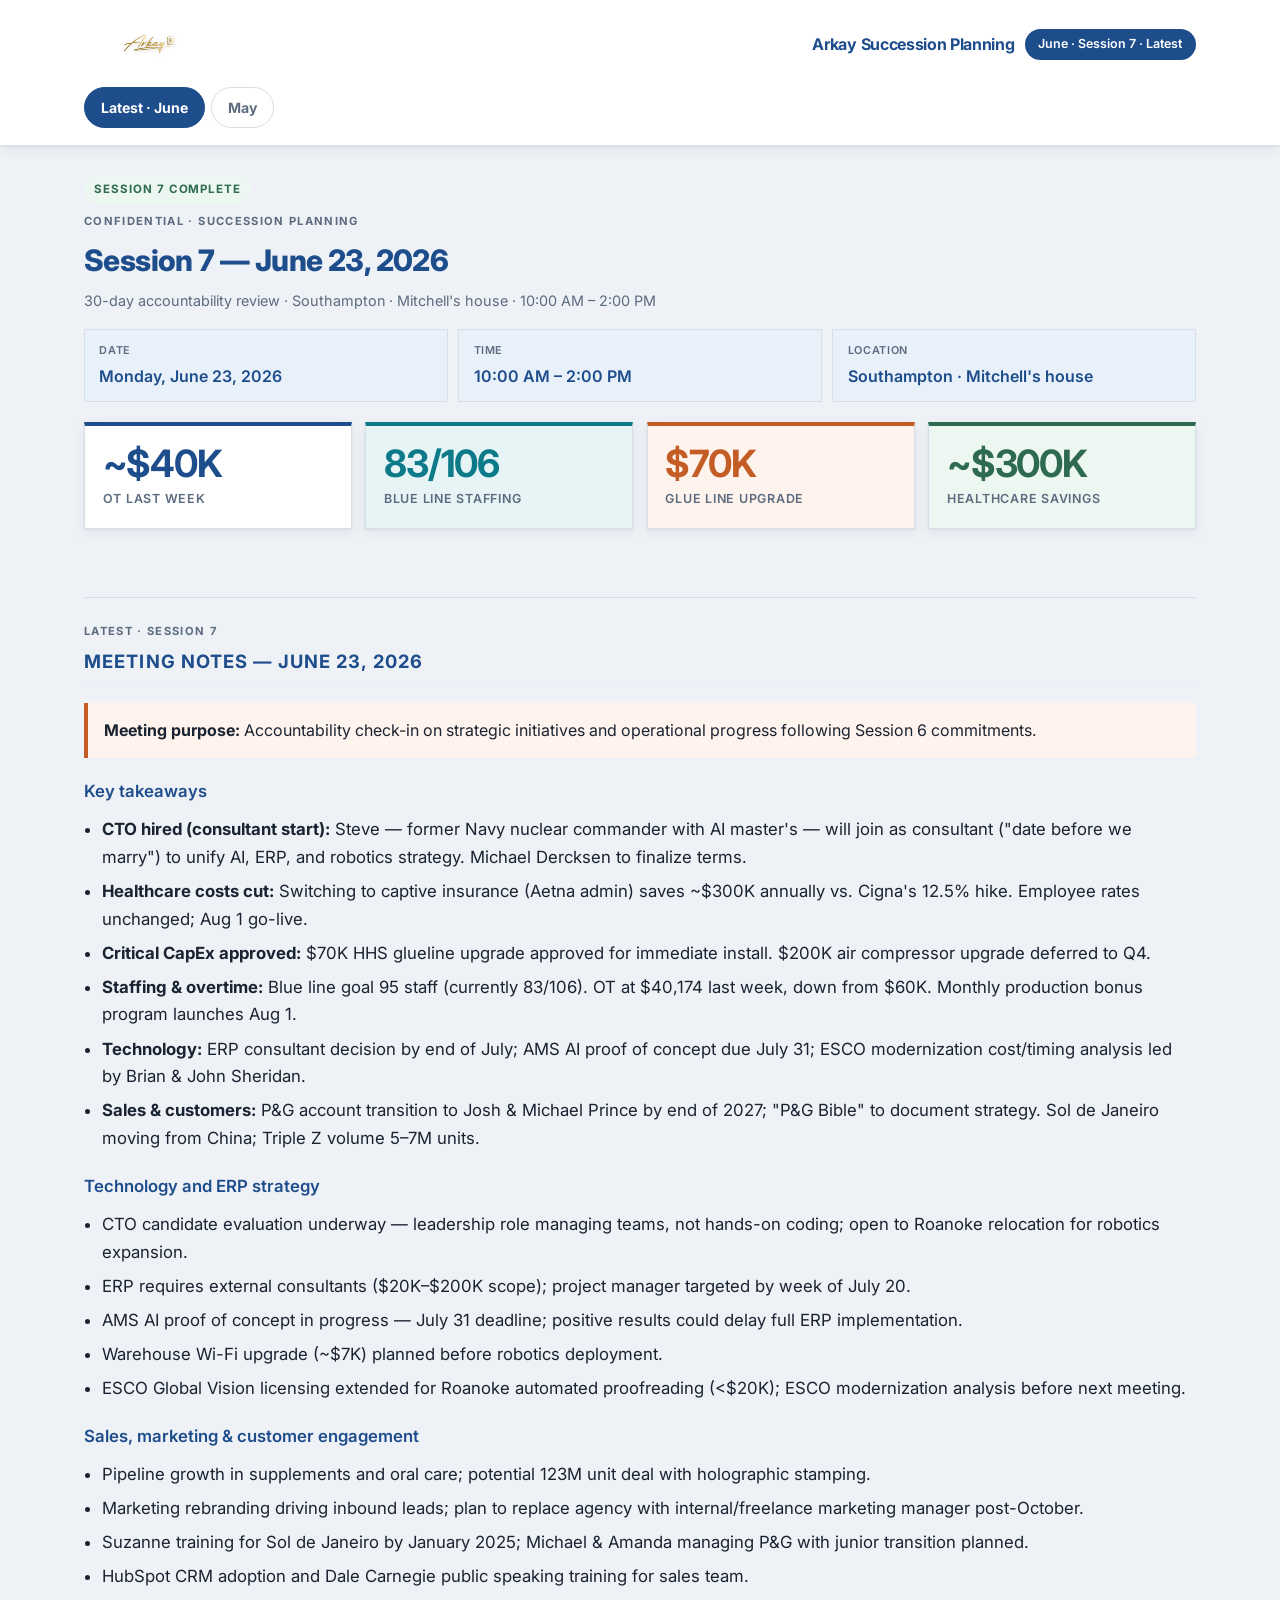
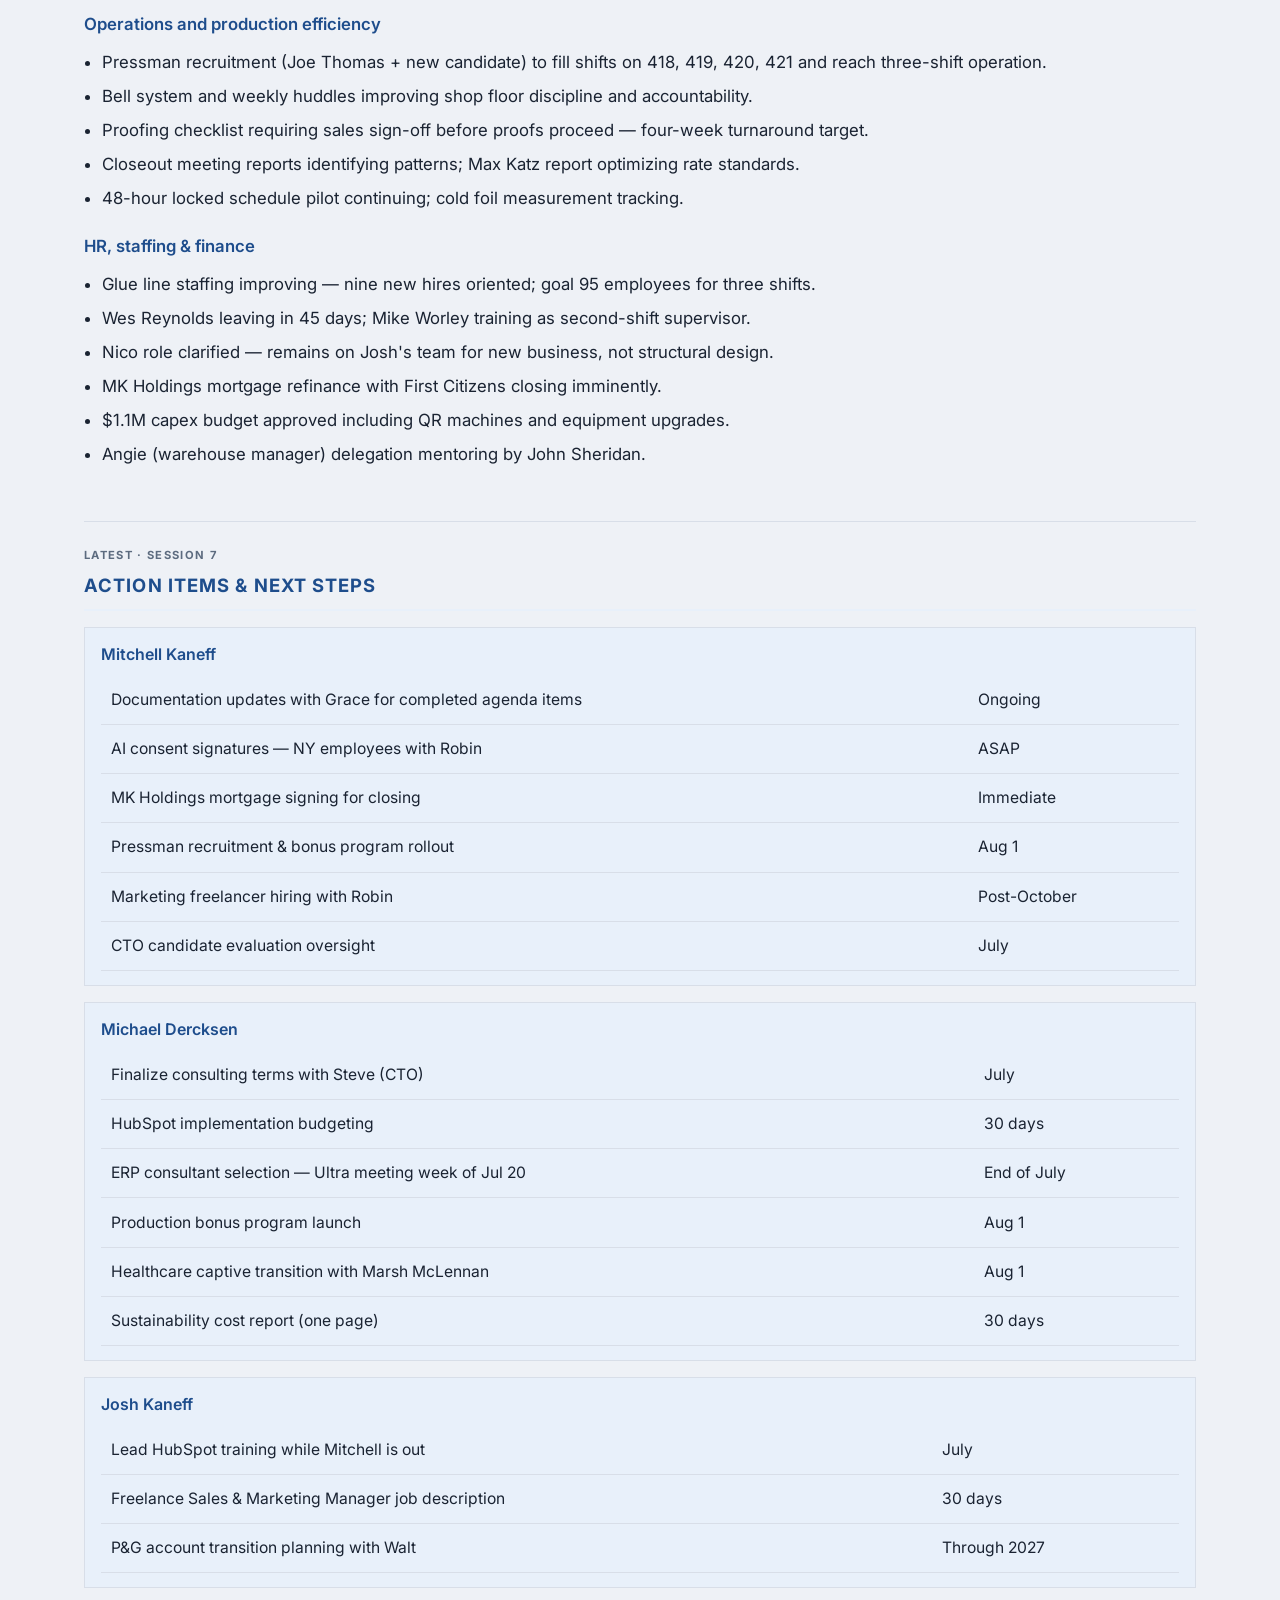
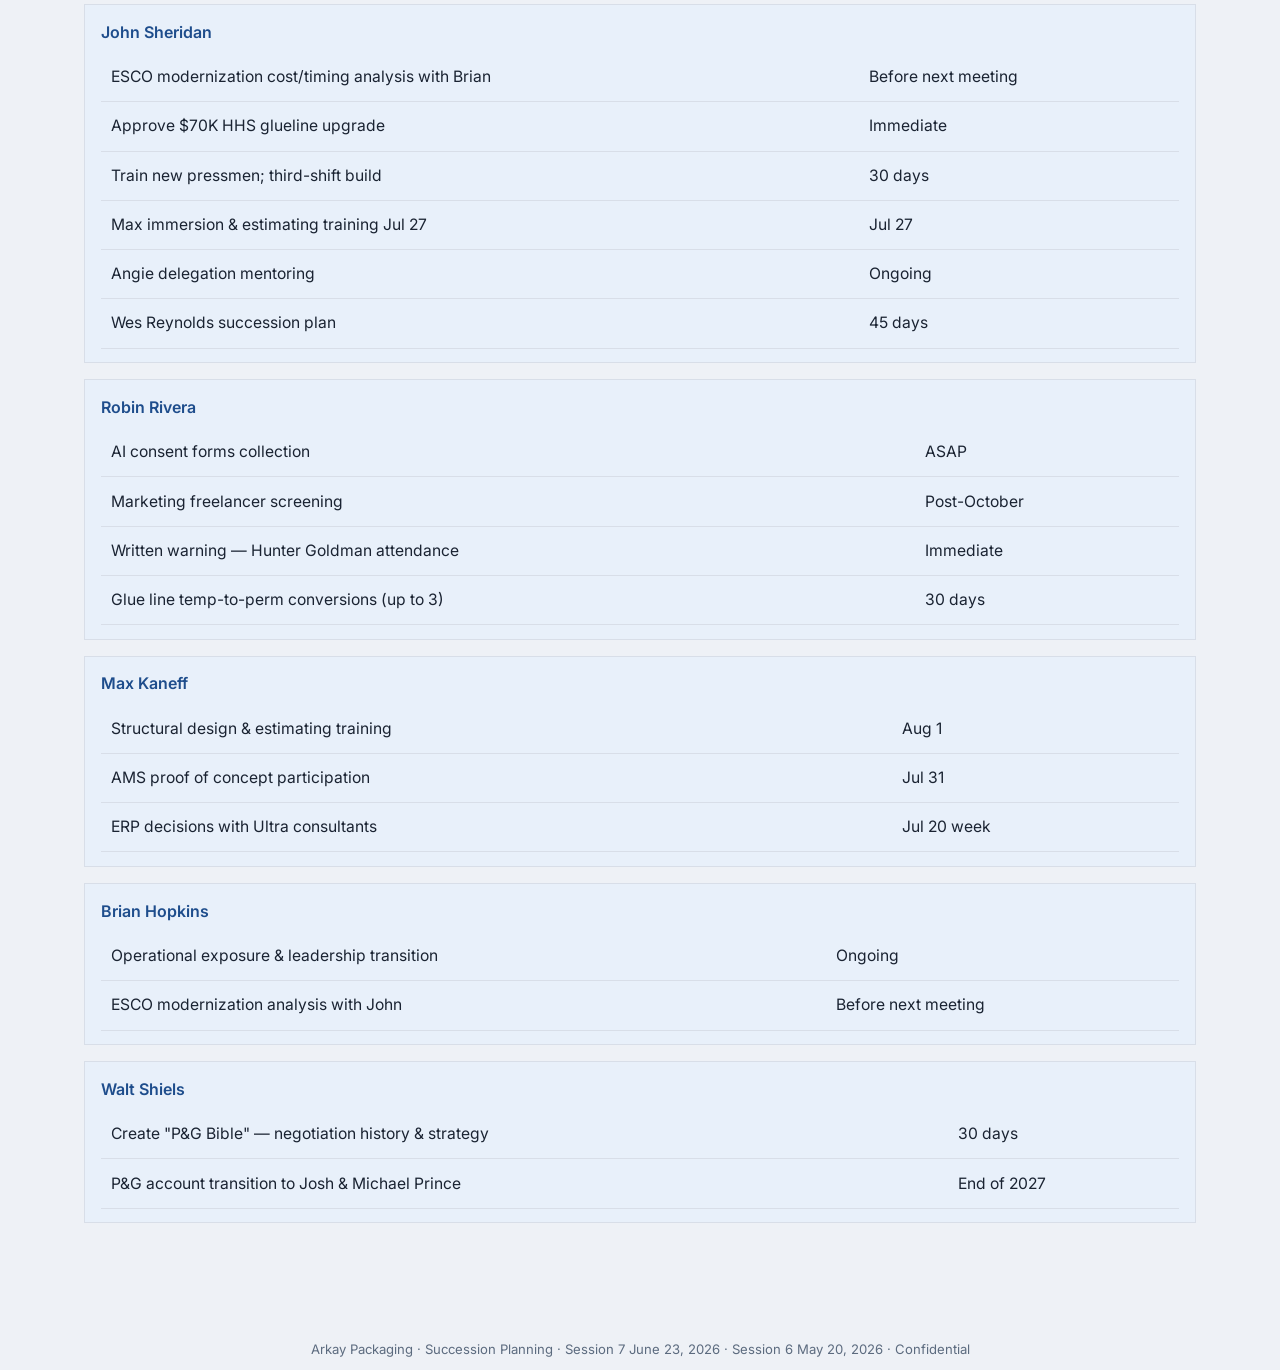
==== commit 8a838c4f: "Remove prep checklists and keep meeting notes only. Drop the prep view tab and all checklist content" ====
--- a/index.html
+++ b/index.html
@@ -779,14 +779,14 @@
       .footer-note { margin-top: 1rem; }
     }
   
-    .month-bar, .view-bar {
+    .month-bar {
       display: flex;
       gap: 0.35rem;
       flex-wrap: wrap;
       margin-bottom: 0.5rem;
     }
     .month-bar { margin-top: 0.25rem; }
-    .month-btn, .view-btn {
+    .month-btn {
       flex-shrink: 0;
       border: 1px solid var(--border);
       background: #fff;
@@ -799,8 +799,8 @@
       cursor: pointer;
       transition: all 0.2s;
     }
-    .month-btn:hover, .view-btn:hover { border-color: var(--navy); color: var(--navy); }
-    .month-btn.active, .view-btn.active { background: var(--navy); border-color: var(--navy); color: #fff; }
+    .month-btn:hover { border-color: var(--navy); color: var(--navy); }
+    .month-btn.active { background: var(--navy); border-color: var(--navy); color: #fff; }
     .month-view { display: none; animation: fadeIn 0.25s ease; }
     .month-view.active { display: block; }
     @keyframes fadeIn { from { opacity: 0; transform: translateY(6px); } to { opacity: 1; transform: none; } }
@@ -826,15 +826,11 @@
       <button type="button" class="month-btn active" data-month="june">Latest · June</button>
       <button type="button" class="month-btn" data-month="may">May</button>
     </nav>
-    <nav class="view-bar" id="view-bar" aria-label="Select view">
-      <button type="button" class="view-btn active" data-view="notes">Meeting Notes</button>
-      <button type="button" class="view-btn" data-view="prep">Prep Checklist</button>
-    </nav>
   </div>
 </header>
 
 <main>
-<div class="month-view active" data-month="june" data-view="notes">
+<div class="month-view active" data-month="june">
 <section id="hero" class="panel" style="position:relative">
     <span class="session-complete">Session 7 complete</span>
     <p class="panel-label">Confidential · Succession Planning</p>
@@ -973,225 +969,7 @@
     </div>
   </section>
 </div>
-<div class="month-view" data-month="june" data-view="prep">
-<section id="prep-1" class="panel tall">
-    <p class="panel-label">Prep checklist</p>
-    <h2 class="section-title">30-day accountability review</h2>
-      <p class="prep-intro">Session 7 prep documents — Part 1 accountability review and Parts 2–4 updates from the meeting.</p>
-      <div class="legend">
-        <span class="done">Done</span>
-        <span class="progress">In progress</span>
-        <span class="incomplete">Incomplete</span>
-      </div>
-
-      <div class="prep-owner" id="prep-mitchell">
-        <h3>Mitchell Kaneff</h3>
-        <p class="role">Owner / Strategic Oversight</p>
-        <table class="prep-table">
-          <thead><tr><th>Prior commitment</th><th>Status</th><th>Notes</th></tr></thead>
-          <tbody>
-            <tr><td>Production discipline (bell system)</td><td><span class="status done">Done</span></td><td>Bell installed/tested; go-live Tuesday after toolbox briefings; John to monitor.</td></tr>
-            <tr><td>May 21 in-person sales meeting</td><td><span class="status done">Done</span></td><td>Confirmed May 21; Josh ran meeting; PacSmart/QR training included.</td></tr>
-            <tr><td>HubSpot / CRM implementation</td><td><span class="status progress">In progress</span></td><td>Moving forward; Josh/Max/Michael own rollout, budget, AMS integration.</td></tr>
-            <tr><td>AI recording (Plaud/Copilot) standard</td><td><span class="status progress">In progress</span></td><td>Plaud distributed to Walt, Brian, Max; legal releases with Greg/Todd pending.</td></tr>
-            <tr><td>Fourth-gen narrative (Grace Williams)</td><td><span class="status progress">In progress</span></td><td>Final outreach planned; remove if no response.</td></tr>
-          </tbody>
-        </table>
-        <div class="prep-blank"><h4>Part 2 — What's new</h4><div class="prep-placeholder">&nbsp;</div></div>
-        <div class="prep-blank"><h4>Part 3 — New challenges &amp; opportunities</h4><div class="prep-placeholder">&nbsp;</div></div>
-        <div class="prep-blank"><h4>Part 4 — Focus areas (next 30 days)</h4><div class="prep-placeholder">&nbsp;</div></div>
-      </div>
-
-      <div class="prep-owner" id="prep-josh">
-        <h3>Josh Kaneff</h3>
-        <p class="role">Sales &amp; External Relationships</p>
-        <table class="prep-table">
-          <thead><tr><th>Prior commitment</th><th>Status</th><th>Notes</th></tr></thead>
-          <tbody>
-            <tr><td>Grow pipeline (~3.5M cartons)</td><td><span class="status progress">In progress</span></td><td>Target exceeded; focus on profitable growth, capacity fit, customer mix.</td></tr>
-            <tr><td>Weekly cross-functional huddles</td><td><span class="status progress">In progress</span></td><td>To launch with CS, planning, sales, imaging, structural, estimating, HR.</td></tr>
-            <tr><td>CRM adoption across sales</td><td><span class="status progress">In progress</span></td><td>HubSpot rollout; training plan; AMS integration decision needed.</td></tr>
-            <tr><td>Production release tracking</td><td><span class="status progress">In progress</span></td><td>Redirected — AMS release report exists; carry only if needed for visibility.</td></tr>
-            <tr><td>New business pipeline</td><td><span class="status progress">In progress</span></td><td>P&amp;G/Oral-B, Femcare active; evaluate by profitability and capacity.</td></tr>
-            <tr><td>P&amp;G Cincinnati transition</td><td><span class="status progress">In progress</span></td><td>Germany complete; growth through Oral-B, Femcare, Olay.</td></tr>
-            <tr><td>Dynamic coding / QR sales training</td><td><span class="status progress">In progress</span></td><td>May 21 training planned; QR cost adder still needed from Steve.</td></tr>
-            <tr><td>Dale Carnegie / public speaking</td><td><span class="status progress">In progress</span></td><td>Late summer/fall timing with Robin; Q4/Q1 course for Josh &amp; Max.</td></tr>
-            <tr><td>Germany trip with Max</td><td><span class="status done">Done</span></td><td>Completed; SOP/process and innovation findings to share.</td></tr>
-            <tr><td>Whale hunting SOP</td><td><span class="status progress">In progress</span></td><td>Develop with HubSpot and capacity guardrails.</td></tr>
-            <tr><td>Estimating / structural depth</td><td><span class="status progress">In progress</span></td><td>Estimator on LinkedIn; RIT hire Jun 8; Nico returns after CS transition.</td></tr>
-            <tr><td>Heidi rapport / Suzanne transition</td><td><span class="status progress">In progress</span></td><td>Heidi conversation tied to Suzanne move (Jul/Aug-Sep).</td></tr>
-          </tbody>
-        </table>
-        <div class="prep-blank"><h4>Part 2 — What's new</h4><div class="prep-placeholder">&nbsp;</div></div>
-        <div class="prep-blank"><h4>Part 3 — New challenges &amp; opportunities</h4><div class="prep-placeholder">&nbsp;</div></div>
-        <div class="prep-blank"><h4>Part 4 — Focus areas (next 30 days)</h4><div class="prep-placeholder">&nbsp;</div></div>
-      </div>
-
-      <div class="prep-owner" id="prep-max">
-        <h3>Max Kaneff</h3>
-        <p class="role">Operations &amp; Internal Systems</p>
-        <table class="prep-table">
-          <thead><tr><th>Prior commitment</th><th>Status</th><th>Notes</th></tr></thead>
-          <tbody>
-            <tr><td>CRM rollout execution</td><td><span class="status progress">In progress</span></td><td>HubSpot nearly ready; AMS integration pending with Hector/Michael/Josh.</td></tr>
-            <tr><td>ERP + AI initiatives</td><td><span class="status progress">In progress</span></td><td>CERM demo scheduled; HighFlow follow-up; smaller decision group needed.</td></tr>
-            <tr><td>ERP steering committee</td><td><span class="status progress">In progress</span></td><td>Repurpose into smaller AI/ERP meeting (Mitchell, Max, Michael, Greg, Hector).</td></tr>
-            <tr><td>Roanoke immersion cadence</td><td><span class="status progress">In progress</span></td><td>July 27 week planned — Brian, Mike Sanctuary, glue-line tools, make-ready videos.</td></tr>
-            <tr><td>Complex job shadowing</td><td><span class="status progress">In progress</span></td><td>Incorporate into July Roanoke immersion.</td></tr>
-            <tr><td>Estimating training with Kelly</td><td><span class="status progress">In progress</span></td><td>Schedule RDS seat time with Kelly.</td></tr>
-            <tr><td>Karass + Excel courses</td><td><span class="status done">Done</span></td><td>Karass complete; Excel continues in June.</td></tr>
-            <tr><td>Chain of command escalation</td><td><span class="status progress">In progress</span></td><td>Visible in morning/closeout meetings.</td></tr>
-            <tr><td>CERM demo / HighFlow costs</td><td><span class="status progress">In progress</span></td><td>CERM demo scheduled; all-in HighFlow pricing still needed.</td></tr>
-            <tr><td>Glue-line filming / make-ready docs</td><td><span class="status progress">In progress</span></td><td>July 27 Roanoke; use closeout variance reports for priority jobs.</td></tr>
-          </tbody>
-        </table>
-        <div class="prep-blank"><h4>Part 2 — What's new</h4><div class="prep-placeholder">&nbsp;</div></div>
-        <div class="prep-blank"><h4>Part 3 — New challenges &amp; opportunities</h4><div class="prep-placeholder">&nbsp;</div></div>
-        <div class="prep-blank"><h4>Part 4 — Focus areas (next 30 days)</h4><div class="prep-placeholder">&nbsp;</div></div>
-      </div>
-    </section>
-<section id="prep-2" class="panel tall">
-    <p class="panel-label">Prep checklist</p>
-    <h2 class="section-title">Accountability review (continued)</h2>
-    <p class="prep-intro">Prep documents continued — Parts 2–4 with room for extended notes.</p>
-
-      <div class="prep-owner" id="prep-brian">
-        <h3>Brian Hopkins</h3>
-        <p class="role">Operations Knowledge Transfer</p>
-        <table class="prep-table">
-          <thead><tr><th>Prior commitment</th><th>Status</th><th>Notes</th></tr></thead>
-          <tbody>
-            <tr><td>Max training &amp; immersion</td><td><span class="status progress">In progress</span></td><td>July 27 Roanoke immersion scheduled.</td></tr>
-            <tr><td>Accountability systems</td><td><span class="status progress">In progress</span></td><td>Explain the "why" after morning meetings.</td></tr>
-            <tr><td>Staffing gaps support</td><td><span class="status done">Done</span></td><td>On hold — Nico return to structural.</td></tr>
-            <tr><td>Max immersion plan structure</td><td><span class="status done">Done</span></td><td>July 27 Roanoke — glue-line tools, make-ready videos, repeat jobs.</td></tr>
-            <tr><td>Morning-meeting teaching</td><td><span class="status progress">In progress</span></td><td>Continues; lessons saved for Roanoke follow-up.</td></tr>
-            <tr><td>Chain-of-command through Max</td><td><span class="status progress">In progress</span></td><td>Problem area — still transitioning as Max increases operational involvement.</td></tr>
-            <tr><td>Brian's Packaging Bible</td><td><span class="status done">Done</span></td><td>Teaching priorities documented; Greg Pandolfi digitizing into usable document.</td></tr>
-            <tr><td>Planner strategy meetings</td><td><span class="status done">Done</span></td><td>Done — shifted to Josh's huddle structure.</td></tr>
-            <tr><td>Roanoke visits with Max</td><td><span class="status done">Done</span></td><td>Done — July 27 week selected.</td></tr>
-            <tr><td>Mike Sanctuary glue-line meeting</td><td><span class="status progress">In progress</span></td><td>Planned July 27 with Max and Brian.</td></tr>
-            <tr><td>Lasercam / INX Chicago visits</td><td><span class="status incomplete">Incomplete</span></td><td>On hold; possible July revisit.</td></tr>
-            <tr><td>Knowledge capture (Plaud)</td><td><span class="status done">Done</span></td><td>Formal recording of relevant conversations underway.</td></tr>
-          </tbody>
-        </table>
-        <div class="prep-blank"><h4>Part 2 — What's new</h4><div class="prep-placeholder">&nbsp;</div></div>
-        <div class="prep-blank"><h4>Part 3 — New challenges &amp; opportunities</h4><div class="prep-placeholder">&nbsp;</div></div>
-        <div class="prep-blank"><h4>Part 4 — Focus areas (next 30 days)</h4><div class="prep-placeholder">&nbsp;</div></div>
-      </div>
-
-      <div class="prep-owner" id="prep-john">
-        <h3>John Sheridan</h3>
-        <p class="role">Roanoke Operations (Remote)</p>
-        <table class="prep-table">
-          <thead><tr><th>Prior commitment</th><th>Status</th><th>Notes</th></tr></thead>
-          <tbody>
-            <tr><td>Daily production targets</td><td><span class="status progress">In progress</span></td><td>Kaizen continues; improved volume; make-readies and job mix still affect results.</td></tr>
-            <tr><td>Shop floor discipline</td><td><span class="status progress">In progress</span></td><td>Positive accountability; bell system supports break/throughput discipline.</td></tr>
-            <tr><td>Max Roanoke immersion coordination</td><td><span class="status progress">In progress</span></td><td>July 27 — glue-line tooling, make-ready videos, inline embossing demo.</td></tr>
-            <tr><td>Manny elevation</td><td><span class="status progress">In progress</span></td><td>Off-shift leadership opportunities evaluated.</td></tr>
-            <tr><td>Gordy retirement package</td><td><span class="status progress">In progress</span></td><td>Q4 2026 target unchanged.</td></tr>
-            <tr><td>Jeff Drumheller transition</td><td><span class="status progress">In progress</span></td><td>Q4 target; tied to Hauppauge restructuring.</td></tr>
-            <tr><td>Jerry contingency backups</td><td><span class="status progress">In progress</span></td><td>Backups in prepress; covered for now.</td></tr>
-            <tr><td>Hayden Packsmart training</td><td><span class="status incomplete">Incomplete</span></td><td>Delayed — workload; cannot send people offsite now.</td></tr>
-            <tr><td>Ops exposure visits (Brian, Michael)</td><td><span class="status progress">In progress</span></td><td>Still in transition.</td></tr>
-            <tr><td>Marsh McLennan / 3R proposal</td><td><span class="status progress">In progress</span></td><td>Send to Michael; Anthony report replacement still open.</td></tr>
-            <tr><td>Roanoke immersion agenda</td><td><span class="status progress">In progress</span></td><td>July 27 — Mike Sanctuary, videos, glue-line tools, embossing demo.</td></tr>
-            <tr><td>ESKO/Phoenix AI estimating escalation</td><td><span class="status progress">In progress</span></td><td>Escalate with appropriate senior contacts this week.</td></tr>
-          </tbody>
-        </table>
-        <div class="prep-blank"><h4>Part 2 — What's new</h4><div class="prep-placeholder">&nbsp;</div></div>
-        <div class="prep-blank"><h4>Part 3 — New challenges &amp; opportunities</h4><div class="prep-placeholder">&nbsp;</div></div>
-        <div class="prep-blank"><h4>Part 4 — Focus areas (next 30 days)</h4><div class="prep-placeholder">&nbsp;</div></div>
-      </div>
-
-      <div class="prep-owner" id="prep-walt">
-        <h3>Walt Shiels</h3>
-        <p class="role">Legacy Building &amp; Sales Leadership</p>
-        <table class="prep-table">
-          <thead><tr><th>Prior commitment</th><th>Status</th><th>Notes</th></tr></thead>
-          <tbody>
-            <tr><td>P&amp;G formal announcement Cincinnati</td><td><span class="status done">Done</span></td><td>Completed; Oral-B spin brushes and Femcare discussions continue.</td></tr>
-            <tr><td>Team-selling philosophy</td><td><span class="status progress">In progress</span></td><td>"Sell the company, not just the order" — ongoing reinforcement.</td></tr>
-            <tr><td>Hunter Goldman mentorship</td><td><span class="status progress">In progress</span></td><td>2 days/week; attendance concerns; May report to review.</td></tr>
-            <tr><td>Suzanne sales transition</td><td><span class="status progress">In progress</span></td><td>Heidi conversation July; Suzanne Aug/Sep starting Sol de Janeiro.</td></tr>
-            <tr><td>Future sales from within</td><td><span class="status progress">In progress</span></td><td>Michael Prince, Amanda — ongoing identification.</td></tr>
-            <tr><td>Knowledge capture (Plaud)</td><td><span class="status progress">In progress</span></td><td>Begin formal recording of relevant conversations.</td></tr>
-          </tbody>
-        </table>
-        <div class="prep-blank"><h4>Part 2 — What's new</h4><div class="prep-placeholder">&nbsp;</div></div>
-        <div class="prep-blank"><h4>Part 3 — New challenges &amp; opportunities</h4><div class="prep-placeholder">&nbsp;</div></div>
-        <div class="prep-blank"><h4>Part 4 — Focus areas (next 30 days)</h4><div class="prep-placeholder">&nbsp;</div></div>
-      </div>
-
-      <div class="prep-owner" id="prep-michael">
-        <h3>Michael Dercksen</h3>
-        <p class="role">CFO &amp; Expanding Role</p>
-        <table class="prep-table">
-          <thead><tr><th>Prior commitment</th><th>Status</th><th>Notes</th></tr></thead>
-          <tbody>
-            <tr><td>Cold foil tracking</td><td><span class="status done">Done</span></td><td>Live; linear-foot tracking on press floor after software upgrade.</td></tr>
-            <tr><td>ERP PM selection</td><td><span class="status progress">In progress</span></td><td>Decision by end of July; Ultra meeting week of Jul 20.</td></tr>
-            <tr><td>AI integration with AMS</td><td><span class="status progress">In progress</span></td><td>Hector PoC due Jul 31; Estee Lauder, forecasting, estimating priorities.</td></tr>
-            <tr><td>Max finance education → Excel</td><td><span class="status done">Done</span></td><td>Redirected to Excel courses underway in June.</td></tr>
-            <tr><td>HubSpot budgeting</td><td><span class="status progress">In progress</span></td><td>~$10K annual license + Blue Leads implementation; Frank to help lead while Mitchell is out.</td></tr>
-            <tr><td>Rate standards initiative</td><td><span class="status progress">In progress</span></td><td>Weekly with Robert; first review in ~20 years; Sep 1 go-live.</td></tr>
-            <tr><td>Operational knowledge / Roanoke visits</td><td><span class="status progress">In progress</span></td><td>Ongoing; immerse more during Brian/Max operational work.</td></tr>
-            <tr><td>MK Holdings remortgage</td><td><span class="status progress">In progress</span></td><td>First Citizens closing; Mitchell to wet-ink/sign docs.</td></tr>
-            <tr><td>401(k) audit</td><td><span class="status progress">In progress</span></td><td>Finalize 2024 audit; move to 2025.</td></tr>
-            <tr><td>HSA transition</td><td><span class="status progress">In progress</span></td><td>Pinnacle go-live Aug 1; manager/employee comms underway.</td></tr>
-            <tr><td>Healthcare renewal (captive)</td><td><span class="status progress">In progress</span></td><td>Moving to Aetna-administered captive; Aug 1 open enrollment.</td></tr>
-            <tr><td>AI audit findings</td><td><span class="status progress">In progress</span></td><td>Pandolfi summary; prioritize vs. ignore.</td></tr>
-          </tbody>
-        </table>
-        <div class="prep-blank"><h4>Part 2 — What's new</h4><div class="prep-placeholder">&nbsp;</div></div>
-        <div class="prep-blank"><h4>Part 3 — New challenges &amp; opportunities</h4><div class="prep-placeholder">&nbsp;</div></div>
-        <div class="prep-blank"><h4>Part 4 — Focus areas (next 30 days)</h4><div class="prep-placeholder">&nbsp;</div></div>
-      </div>
-
-      <div class="prep-owner" id="prep-robin">
-        <h3>Robin Rivera</h3>
-        <p class="role">HR / Talent Development (Remote)</p>
-        <table class="prep-table">
-          <thead><tr><th>Prior commitment</th><th>Status</th><th>Notes</th></tr></thead>
-          <tbody>
-            <tr><td>Exit interviews</td><td><span class="status done">Done</span></td><td>SurveyMonkey implemented; 1–2 responses so far.</td></tr>
-            <tr><td>Career path documentation</td><td><span class="status progress">In progress</span></td><td>Forms with managers; validate before employee confirmation.</td></tr>
-            <tr><td>Training + onboarding support</td><td><span class="status done">Done</span></td><td>Check-ins with new hires, managers, trainers — ongoing as needed.</td></tr>
-            <tr><td>Production discipline monitoring</td><td><span class="status done">Done</span></td><td>Ongoing daily practice; removed from active accountability list.</td></tr>
-            <tr><td>Talent mapping + org chart</td><td><span class="status done">Done</span></td><td>Completed to supervisor level.</td></tr>
-            <tr><td>Dale Carnegie / public speaking</td><td><span class="status progress">In progress</span></td><td>Late summer/fall with Josh; Q4/Q1 for Josh &amp; Max.</td></tr>
-            <tr><td>Orientation / handbook</td><td><span class="status done">Done</span></td><td>Rolled out; Melanie, Anna; Nicole onboarding started.</td></tr>
-            <tr><td>Career path distribution</td><td><span class="status done">Done</span></td><td>Talent sheets distributed to managers.</td></tr>
-            <tr><td>July development conversations</td><td><span class="status progress">In progress</span></td><td>Ongoing manager/employee check-ins — not formal sit-down reviews.</td></tr>
-            <tr><td>Customer email groups</td><td><span class="status done">Done</span></td><td>Decided against — inbox flood risk.</td></tr>
-            <tr><td>Press room pay scale</td><td><span class="status progress">In progress</span></td><td>Signing + six-month bonuses in place; scale work continues with Mike/Ryan.</td></tr>
-            <tr><td>Project Manager job description</td><td><span class="status done">Done</span></td><td>Sent; Todd and team interviews scheduled.</td></tr>
-            <tr><td>Employee engagement iPad interviews</td><td><span class="status progress">In progress</span></td><td>Redirected to huddle/employee voice process.</td></tr>
-          </tbody>
-        </table>
-        <div class="prep-blank"><h4>Part 2 — What's new</h4><div class="prep-placeholder">&nbsp;</div></div>
-        <div class="prep-blank"><h4>Part 3 — New challenges &amp; opportunities</h4><div class="prep-placeholder">&nbsp;</div></div>
-        <div class="prep-blank"><h4>Part 4 — Focus areas (next 30 days)</h4><div class="prep-placeholder">&nbsp;</div></div>
-      </div>
-
-      <h3 style="margin-top:1.5rem;color:var(--navy)">Upcoming milestones</h3>
-      <table>
-        <thead><tr><th>Date</th><th>Milestone</th></tr></thead>
-        <tbody>
-          <tr><td><strong>Jun 23, 2026</strong></td><td>Session 7 — this meeting</td></tr>
-          <tr><td><strong>Jul 1, 2026</strong></td><td>HSA transition to Pinnacle</td></tr>
-          <tr><td><strong>Jul 22, 2026</strong></td><td>Hauppauge summer luncheon</td></tr>
-          <tr><td><strong>Week of Jul 27</strong></td><td>Roanoke immersion — Max, Brian, Mike; make-ready, glue-line, embossing</td></tr>
-          <tr><td><strong>Jul 29, 2026</strong></td><td>Roanoke luncheon; Session 8; John O'Connor onsite</td></tr>
-          <tr><td><strong>Aug–Sep 2026</strong></td><td>Suzanne sales transition</td></tr>
-          <tr><td><strong>Sep 1, 2026</strong></td><td>Rates go-live; ERP vendor decision under review</td></tr>
-          <tr><td><strong>Q4 2026</strong></td><td>Gordy retirement; Jeff transition; Manny elevation</td></tr>
-        </tbody>
-      </table>
-    </section>
-</div>
-<div class="month-view" data-month="may" data-view="notes">
+<div class="month-view" data-month="may">
 <section id="hero" class="panel" style="position:relative">
     <p class="panel-label">Confidential · Succession Planning</p>
     <h2 class="meeting-title">Session 6 — May 20, 2026</h2>
@@ -1527,239 +1305,19 @@
       </div>
   </section>
 </div>
-<div class="month-view" data-month="may" data-view="prep">
-<section id="prep-1" class="panel tall">
-    <p class="panel-label">Prep checklist</p>
-    <h2 class="section-title">30-day accountability review</h2>
-      <p class="prep-intro">Session 6 prep documents — Part 1 accountability review and Parts 2–4 with room for meeting notes.</p>
-      <div class="legend">
-        <span class="done">Done</span>
-        <span class="progress">In progress</span>
-        <span class="incomplete">Incomplete</span>
-      </div>
-
-      <div class="prep-owner" id="prep-mitchell">
-        <h3>Mitchell Kaneff</h3>
-        <p class="role">Owner / Strategic Oversight</p>
-        <table class="prep-table">
-          <thead><tr><th>Prior commitment</th><th>Status</th><th>Notes</th></tr></thead>
-          <tbody>
-            <tr><td>Production discipline (bell system)</td><td><span class="status done">Done</span></td><td>Bell installed/tested; go-live Tuesday after toolbox briefings; John to monitor.</td></tr>
-            <tr><td>May 21 in-person sales meeting</td><td><span class="status done">Done</span></td><td>Confirmed May 21; Josh ran meeting; PacSmart/QR training included.</td></tr>
-            <tr><td>HubSpot / CRM implementation</td><td><span class="status progress">In progress</span></td><td>Moving forward; Josh/Max/Michael own rollout, budget, AMS integration.</td></tr>
-            <tr><td>AI recording (Plaud/Copilot) standard</td><td><span class="status progress">In progress</span></td><td>Plaud distributed to Walt, Brian, Max; legal releases with Greg/Todd pending.</td></tr>
-            <tr><td>Fourth-gen narrative (Grace Williams)</td><td><span class="status progress">In progress</span></td><td>Final outreach planned; remove if no response.</td></tr>
-            <tr><td>Glue-line robotics exploration</td><td><span class="status progress">In progress</span></td><td>Monitor Boston Dynamics; revisit gluer-end palletizing plan.</td></tr>
-          </tbody>
-        </table>
-        <div class="prep-blank"><h4>Part 2 — What's new</h4><div class="prep-placeholder">&nbsp;</div></div>
-        <div class="prep-blank"><h4>Part 3 — New challenges &amp; opportunities</h4><div class="prep-placeholder">&nbsp;</div></div>
-        <div class="prep-blank"><h4>Part 4 — Focus areas (next 30 days)</h4><div class="prep-placeholder">&nbsp;</div></div>
-      </div>
-
-      <div class="prep-owner" id="prep-josh">
-        <h3>Josh Kaneff</h3>
-        <p class="role">Sales &amp; External Relationships</p>
-        <table class="prep-table">
-          <thead><tr><th>Prior commitment</th><th>Status</th><th>Notes</th></tr></thead>
-          <tbody>
-            <tr><td>Grow pipeline (~3.5M cartons)</td><td><span class="status progress">In progress</span></td><td>Target exceeded; focus on profitable growth, capacity fit, customer mix.</td></tr>
-            <tr><td>Weekly cross-functional huddles</td><td><span class="status progress">In progress</span></td><td>To launch with CS, planning, sales, imaging, structural, estimating, HR.</td></tr>
-            <tr><td>CRM adoption across sales</td><td><span class="status progress">In progress</span></td><td>HubSpot rollout; training plan; AMS integration decision needed.</td></tr>
-            <tr><td>Production release tracking</td><td><span class="status progress">In progress</span></td><td>Redirected — AMS release report exists; carry only if needed for visibility.</td></tr>
-            <tr><td>New business pipeline</td><td><span class="status progress">In progress</span></td><td>P&amp;G/Oral-B, Femcare active; evaluate by profitability and capacity.</td></tr>
-            <tr><td>P&amp;G Cincinnati transition</td><td><span class="status progress">In progress</span></td><td>Germany complete; growth through Oral-B, Femcare, Olay.</td></tr>
-            <tr><td>Dynamic coding / QR sales training</td><td><span class="status progress">In progress</span></td><td>May 21 training planned; QR cost adder still needed from Steve.</td></tr>
-            <tr><td>Dale Carnegie / public speaking</td><td><span class="status progress">In progress</span></td><td>Late summer/fall timing with Robin; Q4/Q1 course for Josh &amp; Max.</td></tr>
-            <tr><td>Germany trip with Max</td><td><span class="status done">Done</span></td><td>Completed; SOP/process and innovation findings to share.</td></tr>
-            <tr><td>Whale hunting SOP</td><td><span class="status progress">In progress</span></td><td>Develop with HubSpot and capacity guardrails.</td></tr>
-            <tr><td>Estimating / structural depth</td><td><span class="status progress">In progress</span></td><td>Estimator on LinkedIn; RIT hire Jun 8; Nico returns after CS transition.</td></tr>
-            <tr><td>Heidi rapport / Suzanne transition</td><td><span class="status progress">In progress</span></td><td>Heidi conversation tied to Suzanne move (Jul/Aug-Sep).</td></tr>
-          </tbody>
-        </table>
-        <div class="prep-blank"><h4>Part 2 — What's new</h4><div class="prep-placeholder">&nbsp;</div></div>
-        <div class="prep-blank"><h4>Part 3 — New challenges &amp; opportunities</h4><div class="prep-placeholder">&nbsp;</div></div>
-        <div class="prep-blank"><h4>Part 4 — Focus areas (next 30 days)</h4><div class="prep-placeholder">&nbsp;</div></div>
-      </div>
-
-      <div class="prep-owner" id="prep-max">
-        <h3>Max Kaneff</h3>
-        <p class="role">Operations &amp; Internal Systems</p>
-        <table class="prep-table">
-          <thead><tr><th>Prior commitment</th><th>Status</th><th>Notes</th></tr></thead>
-          <tbody>
-            <tr><td>CRM rollout execution</td><td><span class="status progress">In progress</span></td><td>HubSpot nearly ready; AMS integration pending with Hector/Michael/Josh.</td></tr>
-            <tr><td>ERP + AI initiatives</td><td><span class="status progress">In progress</span></td><td>CERM demo scheduled; HighFlow follow-up; smaller decision group needed.</td></tr>
-            <tr><td>ERP steering committee</td><td><span class="status progress">In progress</span></td><td>Repurpose into smaller AI/ERP meeting (Mitchell, Max, Michael, Greg, Hector).</td></tr>
-            <tr><td>Roanoke immersion cadence</td><td><span class="status progress">In progress</span></td><td>July 27 week planned — Brian, Mike Sanctuary, glue-line tools, make-ready videos.</td></tr>
-            <tr><td>Complex job shadowing</td><td><span class="status progress">In progress</span></td><td>Incorporate into July Roanoke immersion.</td></tr>
-            <tr><td>Estimating training with Kelly</td><td><span class="status progress">In progress</span></td><td>Schedule RDS seat time with Kelly.</td></tr>
-            <tr><td>Karass + Excel courses</td><td><span class="status done">Done</span></td><td>Karass complete; Excel continues in June.</td></tr>
-            <tr><td>Chain of command escalation</td><td><span class="status progress">In progress</span></td><td>Visible in morning/closeout meetings.</td></tr>
-            <tr><td>CERM demo / HighFlow costs</td><td><span class="status progress">In progress</span></td><td>CERM demo scheduled; all-in HighFlow pricing still needed.</td></tr>
-            <tr><td>Glue-line filming / make-ready docs</td><td><span class="status progress">In progress</span></td><td>July 27 Roanoke; use closeout variance reports for priority jobs.</td></tr>
-            <tr><td>Cold foil measurement</td><td><span class="status progress">In progress</span></td><td>Michael/Curtis; first week of June go-live target.</td></tr>
-            <tr><td>Rate standards review</td><td><span class="status progress">In progress</span></td><td>Michael/Robert leading; Sep 1 go-live; annual cadence.</td></tr>
-          </tbody>
-        </table>
-        <div class="prep-blank"><h4>Part 2 — What's new</h4><div class="prep-placeholder">&nbsp;</div></div>
-        <div class="prep-blank"><h4>Part 3 — New challenges &amp; opportunities</h4><div class="prep-placeholder">&nbsp;</div></div>
-        <div class="prep-blank"><h4>Part 4 — Focus areas (next 30 days)</h4><div class="prep-placeholder">&nbsp;</div></div>
-      </div>
-
-      </section>
-<section id="prep-2" class="panel tall">
-    <p class="panel-label">Prep checklist</p>
-    <h2 class="section-title">Accountability review (continued)</h2>
-    <p class="prep-intro">Prep documents continued — Parts 2–4 with room for extended notes.</p>
-
-      <div class="prep-owner" id="prep-brian">
-        <h3>Brian Hopkins</h3>
-        <p class="role">Operations Knowledge Transfer</p>
-        <table class="prep-table">
-          <thead><tr><th>Prior commitment</th><th>Status</th><th>Notes</th></tr></thead>
-          <tbody>
-            <tr><td>Max training &amp; immersion</td><td><span class="status progress">In progress</span></td><td>Ongoing regular work with Max on operations and decisions.</td></tr>
-            <tr><td>Accountability systems</td><td><span class="status progress">In progress</span></td><td>Explain the "why" after morning meetings.</td></tr>
-            <tr><td>Staffing gaps support</td><td><span class="status progress">In progress</span></td><td>CS backfills strong; Anna for Nico mid-June; Nico returns to structural.</td></tr>
-            <tr><td>Max immersion plan structure</td><td><span class="status progress">In progress</span></td><td>July 27 Roanoke — glue-line tools, make-ready videos, repeat jobs.</td></tr>
-            <tr><td>Morning-meeting teaching</td><td><span class="status progress">In progress</span></td><td>Continues; lessons saved for Roanoke follow-up.</td></tr>
-            <tr><td>Chain-of-command through Max</td><td><span class="status progress">In progress</span></td><td>As Max increases operational involvement.</td></tr>
-            <tr><td>Brian's Packaging Bible</td><td><span class="status progress">In progress</span></td><td>Greg Pandolfi digitizing into usable document.</td></tr>
-            <tr><td>Planner strategy meetings</td><td><span class="status progress">In progress</span></td><td>Shifted to Josh's huddle structure.</td></tr>
-            <tr><td>Roanoke visits with Max</td><td><span class="status progress">In progress</span></td><td>June visit pushed; July 27 week selected.</td></tr>
-            <tr><td>Mike Sanctuary glue-line meeting</td><td><span class="status progress">In progress</span></td><td>Planned July 27 with Max and Brian.</td></tr>
-            <tr><td>Lasercam / INX Chicago visits</td><td><span class="status incomplete">Incomplete</span></td><td>On hold; possible July revisit.</td></tr>
-            <tr><td>Knowledge capture (Plaud)</td><td><span class="status progress">In progress</span></td><td>Begin formal recording of relevant conversations.</td></tr>
-          </tbody>
-        </table>
-        <div class="prep-blank"><h4>Part 2 — What's new</h4><div class="prep-placeholder">&nbsp;</div></div>
-        <div class="prep-blank"><h4>Part 3 — New challenges &amp; opportunities</h4><div class="prep-placeholder">&nbsp;</div></div>
-        <div class="prep-blank"><h4>Part 4 — Focus areas (next 30 days)</h4><div class="prep-placeholder">&nbsp;</div></div>
-      </div>
-
-      <div class="prep-owner" id="prep-john">
-        <h3>John Sheridan</h3>
-        <p class="role">Roanoke Operations (Remote)</p>
-        <table class="prep-table">
-          <thead><tr><th>Prior commitment</th><th>Status</th><th>Notes</th></tr></thead>
-          <tbody>
-            <tr><td>Daily production targets</td><td><span class="status progress">In progress</span></td><td>Kaizen continues; improved volume; make-readies and job mix still affect results.</td></tr>
-            <tr><td>Shop floor discipline</td><td><span class="status progress">In progress</span></td><td>Positive accountability; bell system supports break/throughput discipline.</td></tr>
-            <tr><td>Max Roanoke immersion coordination</td><td><span class="status progress">In progress</span></td><td>July 27 — glue-line tooling, make-ready videos, inline embossing demo.</td></tr>
-            <tr><td>Manny elevation</td><td><span class="status progress">In progress</span></td><td>Off-shift leadership opportunities evaluated.</td></tr>
-            <tr><td>Gordy retirement package</td><td><span class="status progress">In progress</span></td><td>Q4 2026 target unchanged.</td></tr>
-            <tr><td>Jeff Drumheller transition</td><td><span class="status progress">In progress</span></td><td>Q4 target; tied to Hauppauge restructuring.</td></tr>
-            <tr><td>Jerry contingency backups</td><td><span class="status progress">In progress</span></td><td>Backups in prepress; covered for now.</td></tr>
-            <tr><td>Hayden Packsmart training</td><td><span class="status incomplete">Incomplete</span></td><td>Delayed — workload; cannot send people offsite now.</td></tr>
-            <tr><td>Ops exposure visits (Brian, Michael)</td><td><span class="status progress">In progress</span></td><td>Still in transition.</td></tr>
-            <tr><td>Marsh McLennan / 3R proposal</td><td><span class="status progress">In progress</span></td><td>Send to Michael; Anthony report replacement still open.</td></tr>
-            <tr><td>Roanoke immersion agenda</td><td><span class="status progress">In progress</span></td><td>July 27 — Mike Sanctuary, videos, glue-line tools, embossing demo.</td></tr>
-            <tr><td>ESKO/Phoenix AI estimating escalation</td><td><span class="status progress">In progress</span></td><td>Escalate with appropriate senior contacts this week.</td></tr>
-          </tbody>
-        </table>
-        <div class="prep-blank"><h4>Part 2 — What's new</h4><div class="prep-placeholder">&nbsp;</div></div>
-        <div class="prep-blank"><h4>Part 3 — New challenges &amp; opportunities</h4><div class="prep-placeholder">&nbsp;</div></div>
-        <div class="prep-blank"><h4>Part 4 — Focus areas (next 30 days)</h4><div class="prep-placeholder">&nbsp;</div></div>
-      </div>
-
-      <div class="prep-owner" id="prep-walt">
-        <h3>Walt Shiels</h3>
-        <p class="role">Legacy Building &amp; Sales Leadership</p>
-        <table class="prep-table">
-          <thead><tr><th>Prior commitment</th><th>Status</th><th>Notes</th></tr></thead>
-          <tbody>
-            <tr><td>P&amp;G formal announcement Cincinnati</td><td><span class="status done">Done</span></td><td>Completed; Oral-B spin brushes and Femcare discussions continue.</td></tr>
-            <tr><td>Team-selling philosophy</td><td><span class="status progress">In progress</span></td><td>"Sell the company, not just the order" — ongoing reinforcement.</td></tr>
-            <tr><td>Hunter Goldman mentorship</td><td><span class="status progress">In progress</span></td><td>2 days/week; attendance concerns; May report to review.</td></tr>
-            <tr><td>Suzanne sales transition</td><td><span class="status progress">In progress</span></td><td>Heidi conversation July; Suzanne Aug/Sep starting Sol de Janeiro.</td></tr>
-            <tr><td>Future sales from within</td><td><span class="status progress">In progress</span></td><td>Michael Prince, Amanda — ongoing identification.</td></tr>
-            <tr><td>Knowledge capture (Plaud)</td><td><span class="status progress">In progress</span></td><td>Begin formal recording of relevant conversations.</td></tr>
-          </tbody>
-        </table>
-        <div class="prep-blank"><h4>Part 2 — What's new</h4><div class="prep-placeholder">&nbsp;</div></div>
-        <div class="prep-blank"><h4>Part 3 — New challenges &amp; opportunities</h4><div class="prep-placeholder">&nbsp;</div></div>
-        <div class="prep-blank"><h4>Part 4 — Focus areas (next 30 days)</h4><div class="prep-placeholder">&nbsp;</div></div>
-      </div>
-
-      <div class="prep-owner" id="prep-michael">
-        <h3>Michael Dercksen</h3>
-        <p class="role">CFO &amp; Expanding Role</p>
-        <table class="prep-table">
-          <thead><tr><th>Prior commitment</th><th>Status</th><th>Notes</th></tr></thead>
-          <tbody>
-            <tr><td>Cold foil tracking</td><td><span class="status progress">In progress</span></td><td>Switch/equipment issue; first week of June go-live target.</td></tr>
-            <tr><td>ERP PM selection</td><td><span class="status progress">In progress</span></td><td>~$100K / 18 mo at ~$225/hr; pending Max/decision-group alignment.</td></tr>
-            <tr><td>AI integration with AMS</td><td><span class="status progress">In progress</span></td><td>Hector exploring; Estee Lauder, forecasting, estimating priorities.</td></tr>
-            <tr><td>Max finance education → Excel</td><td><span class="status done">Done</span></td><td>Redirected to Excel courses underway in June.</td></tr>
-            <tr><td>HubSpot budgeting</td><td><span class="status progress">In progress</span></td><td>Budgeting/adoption continues; AMS integration open.</td></tr>
-            <tr><td>Rate standards initiative</td><td><span class="status progress">In progress</span></td><td>Weekly with Robert; first review in ~20 years; Sep 1 go-live.</td></tr>
-            <tr><td>Operational knowledge / Roanoke visits</td><td><span class="status progress">In progress</span></td><td>Ongoing; immerse more during Brian/Max operational work.</td></tr>
-          </tbody>
-        </table>
-        <div class="prep-blank"><h4>Part 2 — What's new</h4><div class="prep-placeholder">&nbsp;</div></div>
-        <div class="prep-blank"><h4>Part 3 — New challenges &amp; opportunities</h4><div class="prep-placeholder">&nbsp;</div></div>
-        <div class="prep-blank"><h4>Part 4 — Focus areas (next 30 days)</h4><div class="prep-placeholder">&nbsp;</div></div>
-      </div>
-
-      <div class="prep-owner" id="prep-robin">
-        <h3>Robin Rivera</h3>
-        <p class="role">HR / Talent Development (Remote)</p>
-        <table class="prep-table">
-          <thead><tr><th>Prior commitment</th><th>Status</th><th>Notes</th></tr></thead>
-          <tbody>
-            <tr><td>Exit interviews</td><td><span class="status done">Done</span></td><td>SurveyMonkey implemented; 1–2 responses so far.</td></tr>
-            <tr><td>Career path documentation</td><td><span class="status progress">In progress</span></td><td>Forms with managers; validate before employee confirmation.</td></tr>
-            <tr><td>Training + onboarding support</td><td><span class="status done">Done</span></td><td>Check-ins with new hires, managers, trainers — ongoing as needed.</td></tr>
-            <tr><td>Production discipline monitoring</td><td><span class="status done">Done</span></td><td>Ongoing daily practice; removed from active accountability list.</td></tr>
-            <tr><td>Talent mapping + org chart</td><td><span class="status done">Done</span></td><td>Completed to supervisor level.</td></tr>
-            <tr><td>Dale Carnegie / public speaking</td><td><span class="status progress">In progress</span></td><td>Late summer/fall with Josh; Q4/Q1 for Josh &amp; Max.</td></tr>
-            <tr><td>Orientation / handbook</td><td><span class="status done">Done</span></td><td>Rolled out; Melanie, Anna; Nicole onboarding started.</td></tr>
-            <tr><td>Career path distribution</td><td><span class="status done">Done</span></td><td>Talent sheets distributed to managers.</td></tr>
-            <tr><td>July development conversations</td><td><span class="status progress">In progress</span></td><td>Ongoing manager/employee check-ins — not formal sit-down reviews.</td></tr>
-            <tr><td>Customer email groups</td><td><span class="status done">Done</span></td><td>Decided against — inbox flood risk.</td></tr>
-            <tr><td>Press room pay scale</td><td><span class="status progress">In progress</span></td><td>Signing + six-month bonuses in place; scale work continues with Mike/Ryan.</td></tr>
-            <tr><td>Project Manager job description</td><td><span class="status done">Done</span></td><td>Sent; Todd and team interviews scheduled.</td></tr>
-            <tr><td>Employee engagement iPad interviews</td><td><span class="status progress">In progress</span></td><td>Redirected to huddle/employee voice process.</td></tr>
-          </tbody>
-        </table>
-        <div class="prep-blank"><h4>Part 2 — What's new</h4><div class="prep-placeholder">&nbsp;</div></div>
-        <div class="prep-blank"><h4>Part 3 — New challenges &amp; opportunities</h4><div class="prep-placeholder">&nbsp;</div></div>
-        <div class="prep-blank"><h4>Part 4 — Focus areas (next 30 days)</h4><div class="prep-placeholder">&nbsp;</div></div>
-      </div>
-
-      <h3 style="margin-top:1.5rem;color:var(--navy)">Upcoming milestones</h3>
-      <table>
-        <thead><tr><th>Date</th><th>Milestone</th></tr></thead>
-        <tbody>
-          <tr><td><strong>Jul 1, 2026</strong></td><td>HSA transition to Pinnacle</td></tr>
-          <tr><td><strong>Jul 22, 2026</strong></td><td>Hauppauge summer luncheon</td></tr>
-          <tr><td><strong>Week of Jul 27</strong></td><td>Roanoke immersion — Max, Brian, Mike; make-ready, glue-line, embossing</td></tr>
-          <tr><td><strong>Jul 29, 2026</strong></td><td>Roanoke luncheon; Session 8; John O'Connor onsite</td></tr>
-          <tr><td><strong>Aug–Sep 2026</strong></td><td>Suzanne sales transition</td></tr>
-          <tr><td><strong>Sep 1, 2026</strong></td><td>Rates go-live; ERP vendor decision under review</td></tr>
-          <tr><td><strong>Q4 2026</strong></td><td>Gordy retirement; Jeff transition; Manny elevation</td></tr>
-        </tbody>
-      </table>
-    </section>
-</div>
 </main>
 
 <p class="footer-note">Arkay Packaging · Succession Planning · Session 7 June 23, 2026 · Session 6 May 20, 2026 · Confidential</p>
 
 <script>
   let currentMonth = "june";
-  let currentView = "notes";
 
   function updateViews() {
     document.querySelectorAll(".month-view").forEach((el) => {
-      el.classList.toggle("active", el.dataset.month === currentMonth && el.dataset.view === currentView);
+      el.classList.toggle("active", el.dataset.month === currentMonth);
     });
     document.querySelectorAll(".month-btn").forEach((b) => {
       b.classList.toggle("active", b.dataset.month === currentMonth);
-    });
-    document.querySelectorAll(".view-btn").forEach((b) => {
-      b.classList.toggle("active", b.dataset.view === currentView);
     });
     const pill = document.getElementById("date-pill");
     if (currentMonth === "june") {
@@ -1777,13 +1335,6 @@
     updateViews();
   });
 
-  document.getElementById("view-bar").addEventListener("click", (e) => {
-    const btn = e.target.closest(".view-btn");
-    if (!btn) return;
-    currentView = btn.dataset.view;
-    updateViews();
-  });
-
   updateViews();
 </script>
 </body>
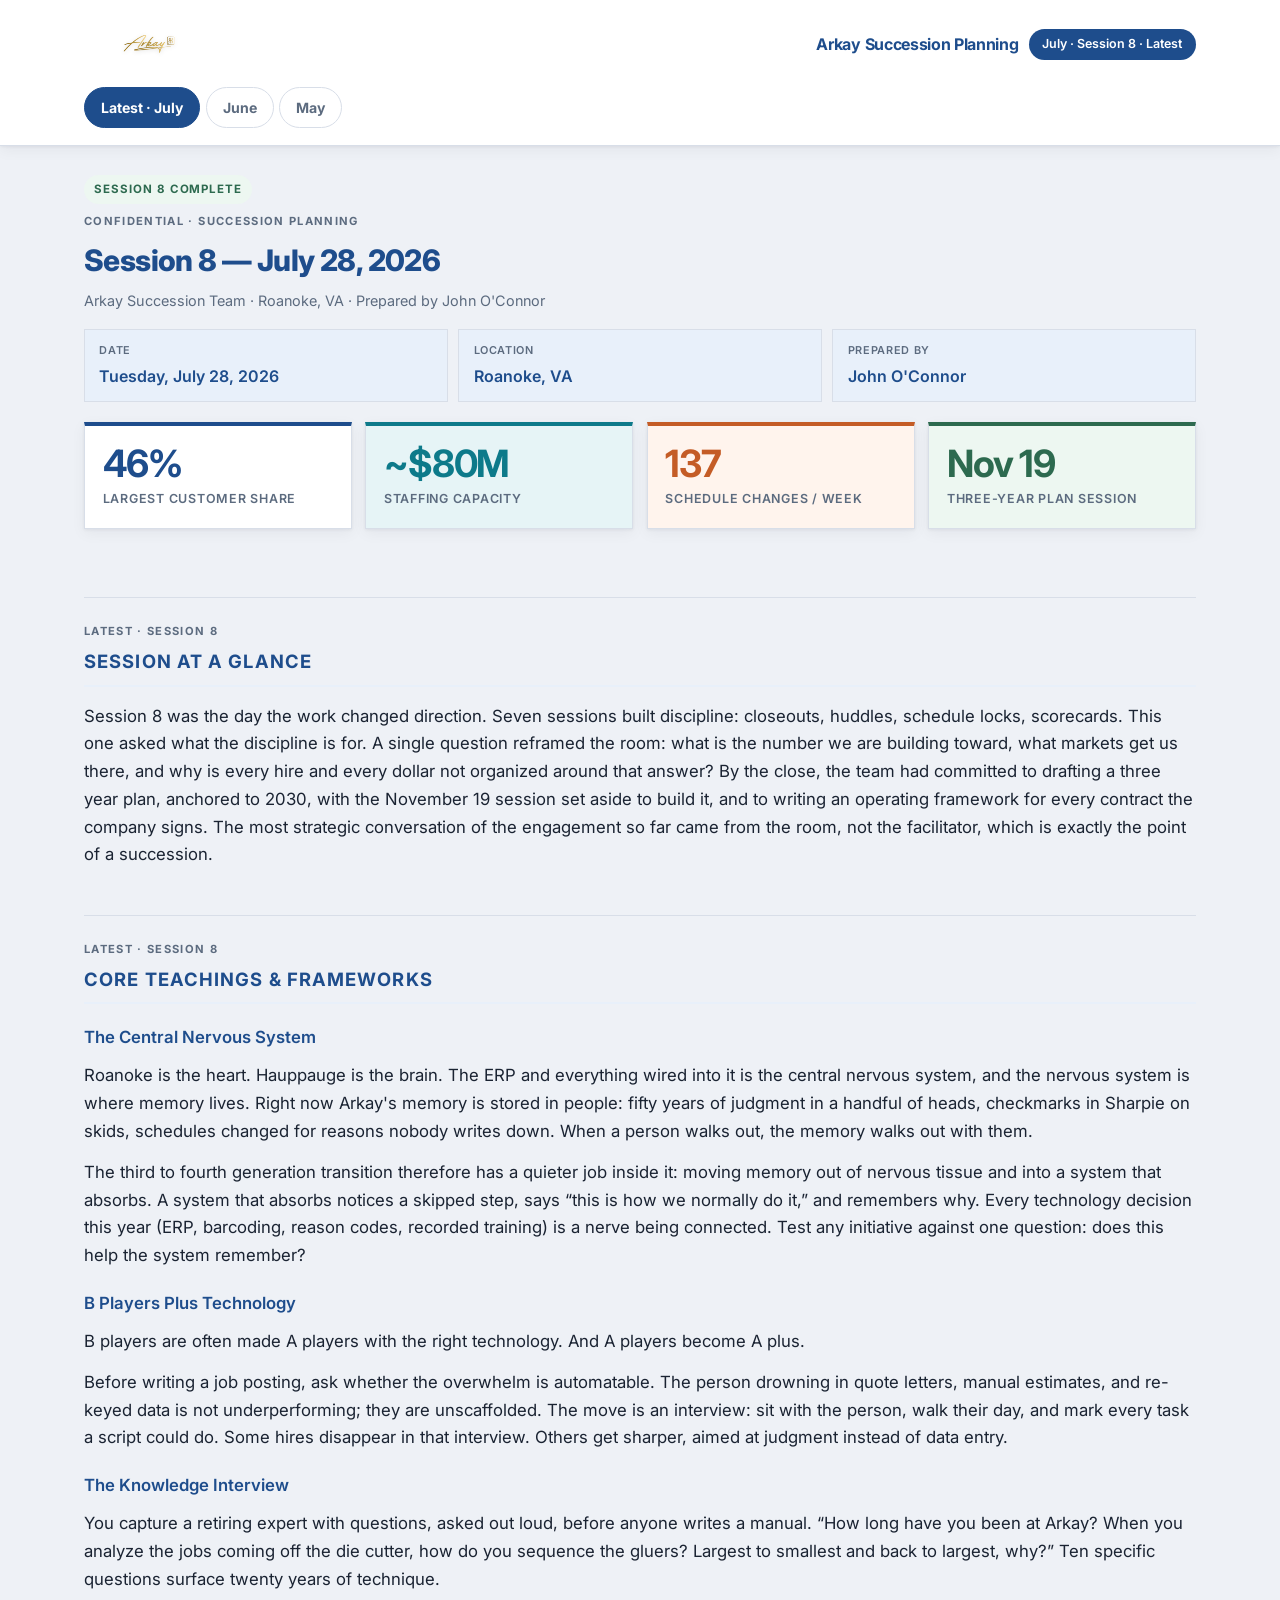
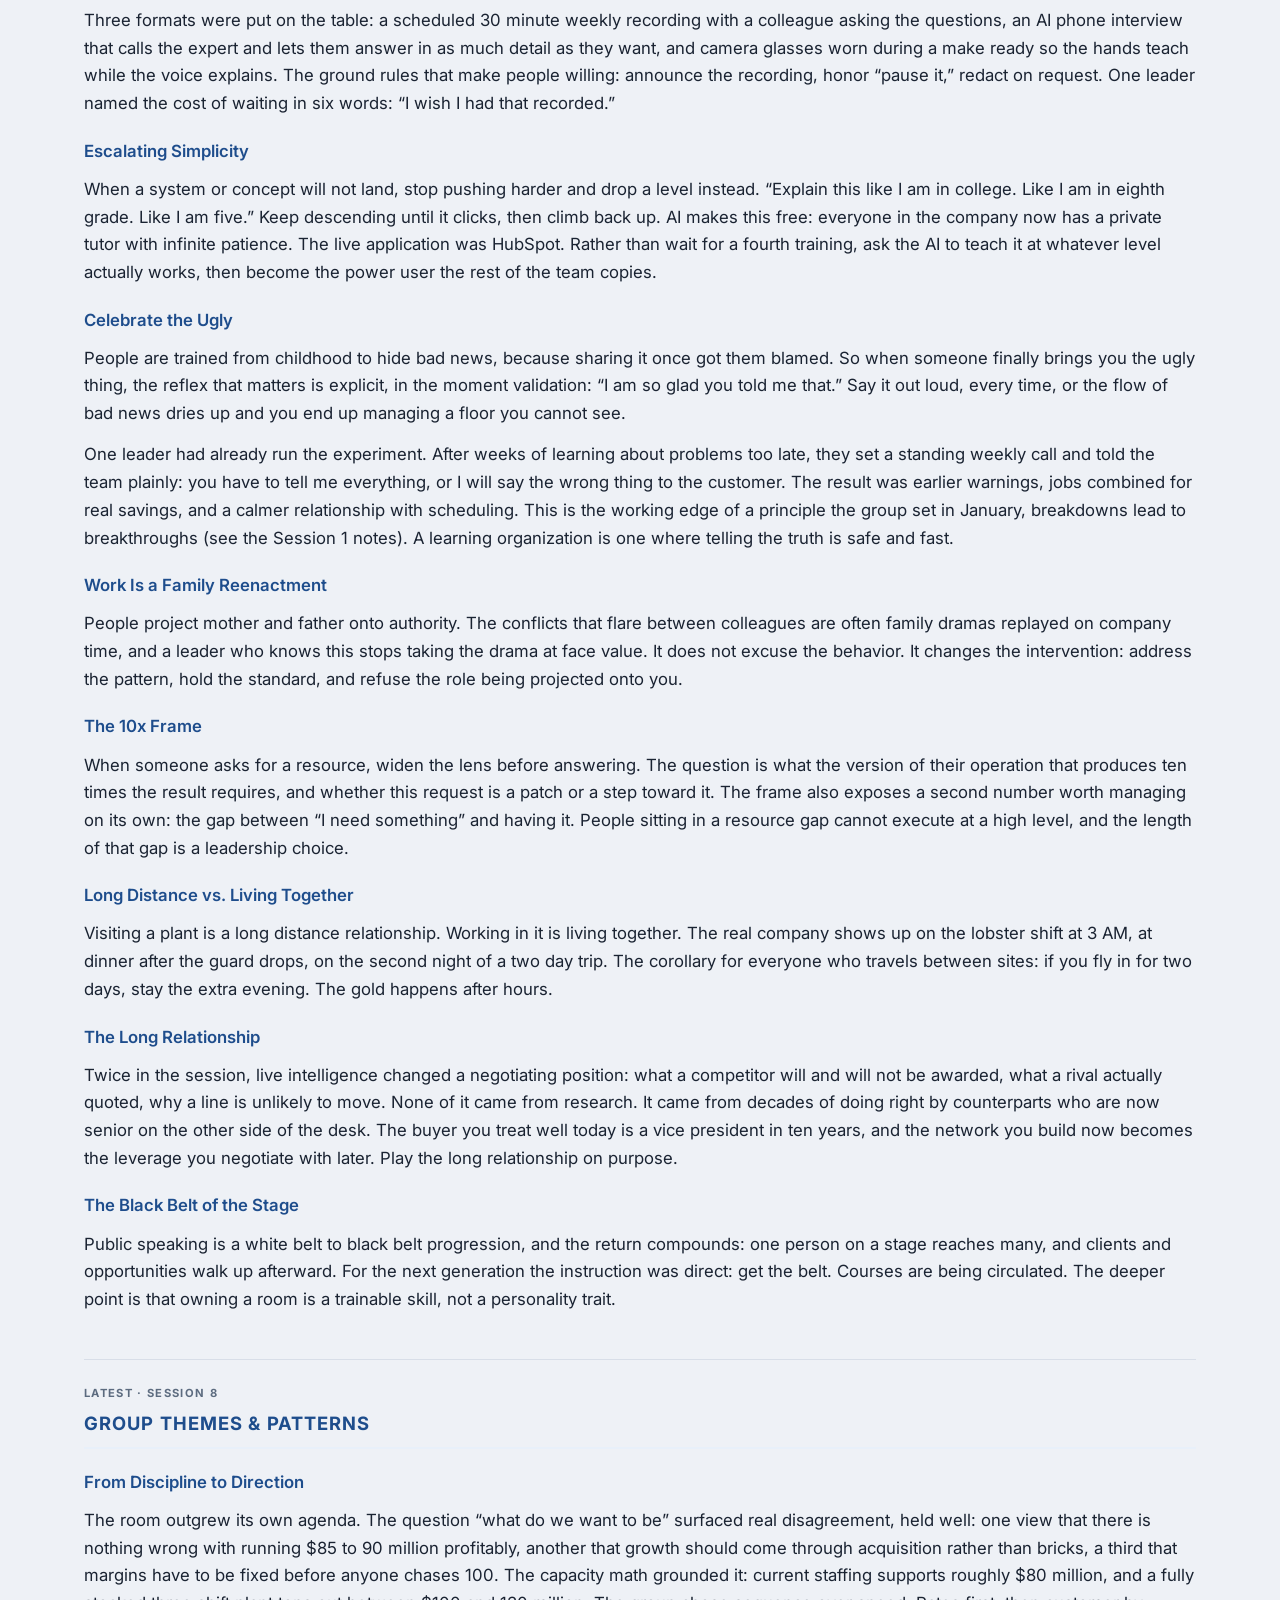
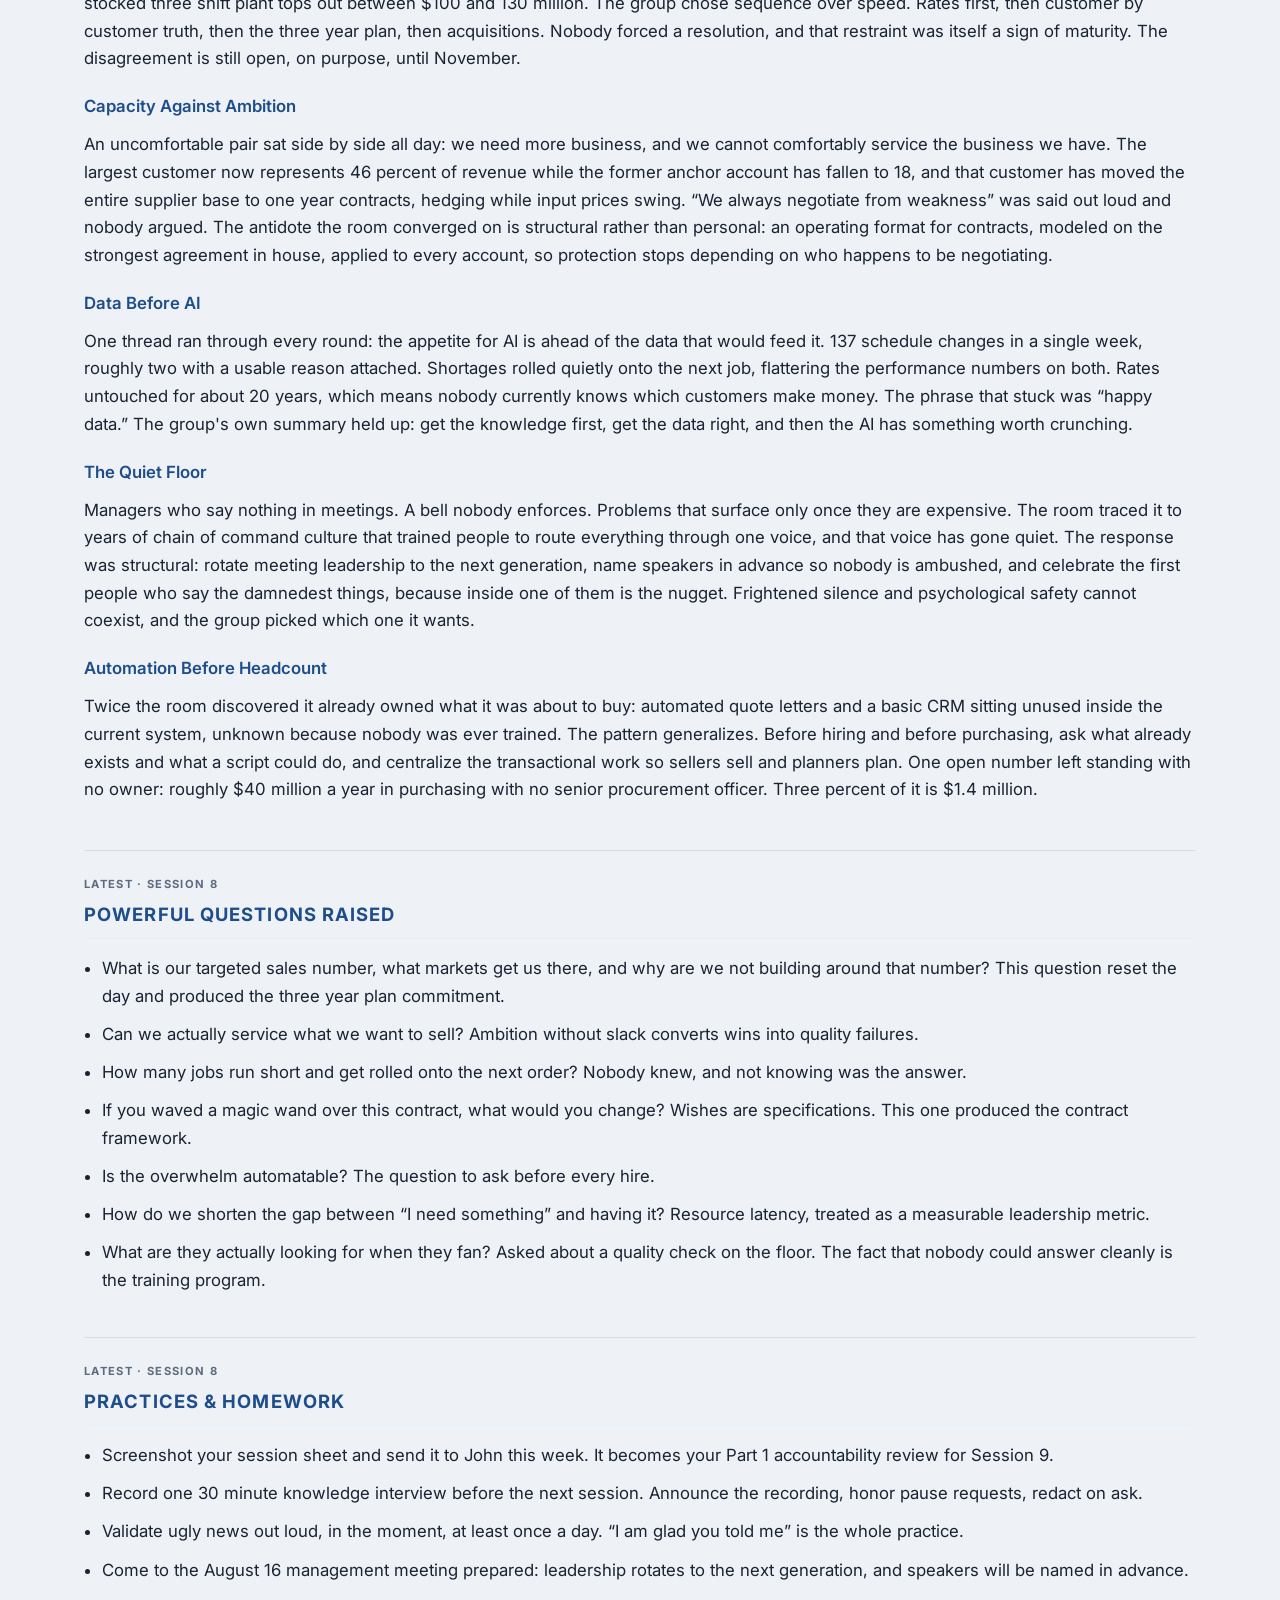
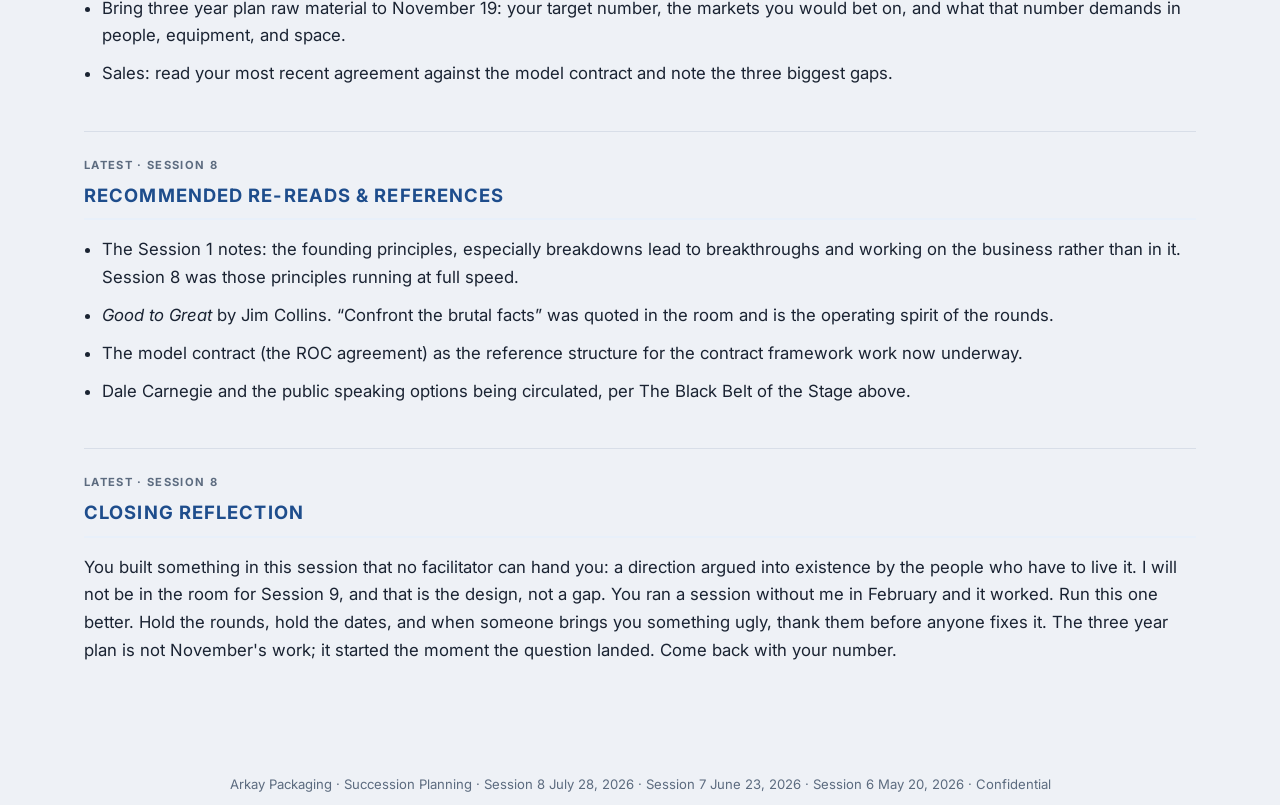
==== commit 65b2dcf2: "Add Session 8 meeting notes from July 28 Roanoke session. July is now the default tab with John O'Co" ====
--- a/index.html
+++ b/index.html
@@ -819,18 +819,149 @@
       </a>
       <div class="brand-meta">
         <div class="brand">Arkay Succession Planning</div>
-        <span class="date-pill" id="date-pill">June · Session 7 · Latest</span>
+        <span class="date-pill" id="date-pill">July · Session 8 · Latest</span>
       </div>
     </div>
     <nav class="month-bar" id="month-bar" aria-label="Select month">
-      <button type="button" class="month-btn active" data-month="june">Latest · June</button>
+      <button type="button" class="month-btn active" data-month="july">Latest · July</button>
+      <button type="button" class="month-btn" data-month="june">June</button>
       <button type="button" class="month-btn" data-month="may">May</button>
     </nav>
   </div>
 </header>
 
 <main>
-<div class="month-view active" data-month="june">
+
+<div class="month-view active" data-month="july">
+<section id="hero" class="panel" style="position:relative">
+    <span class="session-complete">Session 8 complete</span>
+    <p class="panel-label">Confidential · Succession Planning</p>
+    <h2 class="meeting-title">Session 8 — July 28, 2026</h2>
+    <p class="meeting-date">Arkay Succession Team · Roanoke, VA · Prepared by John O&apos;Connor</p>
+    <div class="meeting-meta">
+      <div class="meta-item"><div class="lbl">Date</div><div class="val">Tuesday, July 28, 2026</div></div>
+      <div class="meta-item"><div class="lbl">Location</div><div class="val">Roanoke, VA</div></div>
+      <div class="meta-item"><div class="lbl">Prepared by</div><div class="val">John O&apos;Connor</div></div>
+    </div>
+    <div class="stat-row" style="margin-top:1.25rem">
+      <div class="stat-box a"><div class="big">46%</div><div class="lbl">Largest customer share</div></div>
+      <div class="stat-box b"><div class="big">~$80M</div><div class="lbl">Staffing capacity</div></div>
+      <div class="stat-box c"><div class="big">137</div><div class="lbl">Schedule changes / week</div></div>
+      <div class="stat-box d"><div class="big">Nov 19</div><div class="lbl">Three-year plan session</div></div>
+    </div>
+  </section>
+
+<section id="session8-glance" class="panel tall">
+    <p class="panel-label">Latest · Session 8</p>
+    <h2 class="section-title">Session at a Glance</h2>
+    <p>Session 8 was the day the work changed direction. Seven sessions built discipline: closeouts, huddles, schedule locks, scorecards. This one asked what the discipline is for. A single question reframed the room: what is the number we are building toward, what markets get us there, and why is every hire and every dollar not organized around that answer? By the close, the team had committed to drafting a three year plan, anchored to 2030, with the November 19 session set aside to build it, and to writing an operating framework for every contract the company signs. The most strategic conversation of the engagement so far came from the room, not the facilitator, which is exactly the point of a succession.</p>
+  </section>
+
+<section id="session8-teachings" class="panel tall">
+    <p class="panel-label">Latest · Session 8</p>
+    <h2 class="section-title">Core Teachings &amp; Frameworks</h2>
+
+    <h3 style="margin:1.25rem 0 0.65rem;color:var(--navy)">The Central Nervous System</h3>
+    <p>Roanoke is the heart. Hauppauge is the brain. The ERP and everything wired into it is the central nervous system, and the nervous system is where memory lives. Right now Arkay&apos;s memory is stored in people: fifty years of judgment in a handful of heads, checkmarks in Sharpie on skids, schedules changed for reasons nobody writes down. When a person walks out, the memory walks out with them.</p>
+    <p style="margin-top:0.85rem">The third to fourth generation transition therefore has a quieter job inside it: moving memory out of nervous tissue and into a system that absorbs. A system that absorbs notices a skipped step, says &ldquo;this is how we normally do it,&rdquo; and remembers why. Every technology decision this year (ERP, barcoding, reason codes, recorded training) is a nerve being connected. Test any initiative against one question: does this help the system remember?</p>
+
+    <h3 style="margin:1.25rem 0 0.65rem;color:var(--navy)">B Players Plus Technology</h3>
+    <p>B players are often made A players with the right technology. And A players become A plus.</p>
+    <p style="margin-top:0.85rem">Before writing a job posting, ask whether the overwhelm is automatable. The person drowning in quote letters, manual estimates, and re-keyed data is not underperforming; they are unscaffolded. The move is an interview: sit with the person, walk their day, and mark every task a script could do. Some hires disappear in that interview. Others get sharper, aimed at judgment instead of data entry.</p>
+
+    <h3 style="margin:1.25rem 0 0.65rem;color:var(--navy)">The Knowledge Interview</h3>
+    <p>You capture a retiring expert with questions, asked out loud, before anyone writes a manual. &ldquo;How long have you been at Arkay? When you analyze the jobs coming off the die cutter, how do you sequence the gluers? Largest to smallest and back to largest, why?&rdquo; Ten specific questions surface twenty years of technique.</p>
+    <p style="margin-top:0.85rem">Three formats were put on the table: a scheduled 30 minute weekly recording with a colleague asking the questions, an AI phone interview that calls the expert and lets them answer in as much detail as they want, and camera glasses worn during a make ready so the hands teach while the voice explains. The ground rules that make people willing: announce the recording, honor &ldquo;pause it,&rdquo; redact on request. One leader named the cost of waiting in six words: &ldquo;I wish I had that recorded.&rdquo;</p>
+
+    <h3 style="margin:1.25rem 0 0.65rem;color:var(--navy)">Escalating Simplicity</h3>
+    <p>When a system or concept will not land, stop pushing harder and drop a level instead. &ldquo;Explain this like I am in college. Like I am in eighth grade. Like I am five.&rdquo; Keep descending until it clicks, then climb back up. AI makes this free: everyone in the company now has a private tutor with infinite patience. The live application was HubSpot. Rather than wait for a fourth training, ask the AI to teach it at whatever level actually works, then become the power user the rest of the team copies.</p>
+
+    <h3 style="margin:1.25rem 0 0.65rem;color:var(--navy)">Celebrate the Ugly</h3>
+    <p>People are trained from childhood to hide bad news, because sharing it once got them blamed. So when someone finally brings you the ugly thing, the reflex that matters is explicit, in the moment validation: &ldquo;I am so glad you told me that.&rdquo; Say it out loud, every time, or the flow of bad news dries up and you end up managing a floor you cannot see.</p>
+    <p style="margin-top:0.85rem">One leader had already run the experiment. After weeks of learning about problems too late, they set a standing weekly call and told the team plainly: you have to tell me everything, or I will say the wrong thing to the customer. The result was earlier warnings, jobs combined for real savings, and a calmer relationship with scheduling. This is the working edge of a principle the group set in January, breakdowns lead to breakthroughs (see the Session 1 notes). A learning organization is one where telling the truth is safe and fast.</p>
+
+    <h3 style="margin:1.25rem 0 0.65rem;color:var(--navy)">Work Is a Family Reenactment</h3>
+    <p>People project mother and father onto authority. The conflicts that flare between colleagues are often family dramas replayed on company time, and a leader who knows this stops taking the drama at face value. It does not excuse the behavior. It changes the intervention: address the pattern, hold the standard, and refuse the role being projected onto you.</p>
+
+    <h3 style="margin:1.25rem 0 0.65rem;color:var(--navy)">The 10x Frame</h3>
+    <p>When someone asks for a resource, widen the lens before answering. The question is what the version of their operation that produces ten times the result requires, and whether this request is a patch or a step toward it. The frame also exposes a second number worth managing on its own: the gap between &ldquo;I need something&rdquo; and having it. People sitting in a resource gap cannot execute at a high level, and the length of that gap is a leadership choice.</p>
+
+    <h3 style="margin:1.25rem 0 0.65rem;color:var(--navy)">Long Distance vs. Living Together</h3>
+    <p>Visiting a plant is a long distance relationship. Working in it is living together. The real company shows up on the lobster shift at 3 AM, at dinner after the guard drops, on the second night of a two day trip. The corollary for everyone who travels between sites: if you fly in for two days, stay the extra evening. The gold happens after hours.</p>
+
+    <h3 style="margin:1.25rem 0 0.65rem;color:var(--navy)">The Long Relationship</h3>
+    <p>Twice in the session, live intelligence changed a negotiating position: what a competitor will and will not be awarded, what a rival actually quoted, why a line is unlikely to move. None of it came from research. It came from decades of doing right by counterparts who are now senior on the other side of the desk. The buyer you treat well today is a vice president in ten years, and the network you build now becomes the leverage you negotiate with later. Play the long relationship on purpose.</p>
+
+    <h3 style="margin:1.25rem 0 0.65rem;color:var(--navy)">The Black Belt of the Stage</h3>
+    <p>Public speaking is a white belt to black belt progression, and the return compounds: one person on a stage reaches many, and clients and opportunities walk up afterward. For the next generation the instruction was direct: get the belt. Courses are being circulated. The deeper point is that owning a room is a trainable skill, not a personality trait.</p>
+  </section>
+
+<section id="session8-themes" class="panel tall">
+    <p class="panel-label">Latest · Session 8</p>
+    <h2 class="section-title">Group Themes &amp; Patterns</h2>
+
+    <h3 style="margin:1.25rem 0 0.65rem;color:var(--navy)">From Discipline to Direction</h3>
+    <p>The room outgrew its own agenda. The question &ldquo;what do we want to be&rdquo; surfaced real disagreement, held well: one view that there is nothing wrong with running $85 to 90 million profitably, another that growth should come through acquisition rather than bricks, a third that margins have to be fixed before anyone chases 100. The capacity math grounded it: current staffing supports roughly $80 million, and a fully stocked three shift plant tops out between $100 and 130 million. The group chose sequence over speed. Rates first, then customer by customer truth, then the three year plan, then acquisitions. Nobody forced a resolution, and that restraint was itself a sign of maturity. The disagreement is still open, on purpose, until November.</p>
+
+    <h3 style="margin:1.25rem 0 0.65rem;color:var(--navy)">Capacity Against Ambition</h3>
+    <p>An uncomfortable pair sat side by side all day: we need more business, and we cannot comfortably service the business we have. The largest customer now represents 46 percent of revenue while the former anchor account has fallen to 18, and that customer has moved the entire supplier base to one year contracts, hedging while input prices swing. &ldquo;We always negotiate from weakness&rdquo; was said out loud and nobody argued. The antidote the room converged on is structural rather than personal: an operating format for contracts, modeled on the strongest agreement in house, applied to every account, so protection stops depending on who happens to be negotiating.</p>
+
+    <h3 style="margin:1.25rem 0 0.65rem;color:var(--navy)">Data Before AI</h3>
+    <p>One thread ran through every round: the appetite for AI is ahead of the data that would feed it. 137 schedule changes in a single week, roughly two with a usable reason attached. Shortages rolled quietly onto the next job, flattering the performance numbers on both. Rates untouched for about 20 years, which means nobody currently knows which customers make money. The phrase that stuck was &ldquo;happy data.&rdquo; The group&apos;s own summary held up: get the knowledge first, get the data right, and then the AI has something worth crunching.</p>
+
+    <h3 style="margin:1.25rem 0 0.65rem;color:var(--navy)">The Quiet Floor</h3>
+    <p>Managers who say nothing in meetings. A bell nobody enforces. Problems that surface only once they are expensive. The room traced it to years of chain of command culture that trained people to route everything through one voice, and that voice has gone quiet. The response was structural: rotate meeting leadership to the next generation, name speakers in advance so nobody is ambushed, and celebrate the first people who say the damnedest things, because inside one of them is the nugget. Frightened silence and psychological safety cannot coexist, and the group picked which one it wants.</p>
+
+    <h3 style="margin:1.25rem 0 0.65rem;color:var(--navy)">Automation Before Headcount</h3>
+    <p>Twice the room discovered it already owned what it was about to buy: automated quote letters and a basic CRM sitting unused inside the current system, unknown because nobody was ever trained. The pattern generalizes. Before hiring and before purchasing, ask what already exists and what a script could do, and centralize the transactional work so sellers sell and planners plan. One open number left standing with no owner: roughly $40 million a year in purchasing with no senior procurement officer. Three percent of it is $1.4 million.</p>
+  </section>
+
+<section id="session8-questions" class="panel tall">
+    <p class="panel-label">Latest · Session 8</p>
+    <h2 class="section-title">Powerful Questions Raised</h2>
+    <ul style="margin:0 0 0 1.15rem">
+      <li style="margin-bottom:0.65rem">What is our targeted sales number, what markets get us there, and why are we not building around that number? This question reset the day and produced the three year plan commitment.</li>
+      <li style="margin-bottom:0.65rem">Can we actually service what we want to sell? Ambition without slack converts wins into quality failures.</li>
+      <li style="margin-bottom:0.65rem">How many jobs run short and get rolled onto the next order? Nobody knew, and not knowing was the answer.</li>
+      <li style="margin-bottom:0.65rem">If you waved a magic wand over this contract, what would you change? Wishes are specifications. This one produced the contract framework.</li>
+      <li style="margin-bottom:0.65rem">Is the overwhelm automatable? The question to ask before every hire.</li>
+      <li style="margin-bottom:0.65rem">How do we shorten the gap between &ldquo;I need something&rdquo; and having it? Resource latency, treated as a measurable leadership metric.</li>
+      <li>What are they actually looking for when they fan? Asked about a quality check on the floor. The fact that nobody could answer cleanly is the training program.</li>
+    </ul>
+  </section>
+
+<section id="session8-homework" class="panel tall">
+    <p class="panel-label">Latest · Session 8</p>
+    <h2 class="section-title">Practices &amp; Homework</h2>
+    <ul style="margin:0 0 0 1.15rem">
+      <li style="margin-bottom:0.65rem">Screenshot your session sheet and send it to John this week. It becomes your Part 1 accountability review for Session 9.</li>
+      <li style="margin-bottom:0.65rem">Record one 30 minute knowledge interview before the next session. Announce the recording, honor pause requests, redact on ask.</li>
+      <li style="margin-bottom:0.65rem">Validate ugly news out loud, in the moment, at least once a day. &ldquo;I am glad you told me&rdquo; is the whole practice.</li>
+      <li style="margin-bottom:0.65rem">Come to the August 16 management meeting prepared: leadership rotates to the next generation, and speakers will be named in advance.</li>
+      <li style="margin-bottom:0.65rem">Bring three year plan raw material to November 19: your target number, the markets you would bet on, and what that number demands in people, equipment, and space.</li>
+      <li>Sales: read your most recent agreement against the model contract and note the three biggest gaps.</li>
+    </ul>
+  </section>
+
+<section id="session8-references" class="panel tall">
+    <p class="panel-label">Latest · Session 8</p>
+    <h2 class="section-title">Recommended Re-Reads &amp; References</h2>
+    <ul style="margin:0 0 0 1.15rem">
+      <li style="margin-bottom:0.65rem">The Session 1 notes: the founding principles, especially breakdowns lead to breakthroughs and working on the business rather than in it. Session 8 was those principles running at full speed.</li>
+      <li style="margin-bottom:0.65rem"><em>Good to Great</em> by Jim Collins. &ldquo;Confront the brutal facts&rdquo; was quoted in the room and is the operating spirit of the rounds.</li>
+      <li style="margin-bottom:0.65rem">The model contract (the ROC agreement) as the reference structure for the contract framework work now underway.</li>
+      <li>Dale Carnegie and the public speaking options being circulated, per The Black Belt of the Stage above.</li>
+    </ul>
+  </section>
+
+<section id="session8-closing" class="panel tall">
+    <p class="panel-label">Latest · Session 8</p>
+    <h2 class="section-title">Closing Reflection</h2>
+    <p>You built something in this session that no facilitator can hand you: a direction argued into existence by the people who have to live it. I will not be in the room for Session 9, and that is the design, not a gap. You ran a session without me in February and it worked. Run this one better. Hold the rounds, hold the dates, and when someone brings you something ugly, thank them before anyone fixes it. The three year plan is not November&apos;s work; it started the moment the question landed. Come back with your number.</p>
+  </section>
+</div>
+
+<div class="month-view" data-month="june">
 <section id="hero" class="panel" style="position:relative">
     <span class="session-complete">Session 7 complete</span>
     <p class="panel-label">Confidential · Succession Planning</p>
@@ -849,7 +980,7 @@
     </div>
   </section>
 <section id="session7-notes" class="panel tall">
-    <p class="panel-label">Latest · Session 7</p>
+    <p class="panel-label">Session 7</p>
     <h2 class="section-title">Meeting notes — June 23, 2026</h2>
     <div class="callout" style="margin-bottom:1.25rem"><strong>Meeting purpose:</strong> Accountability check-in on strategic initiatives and operational progress following Session 6 commitments.</div>
 
@@ -900,7 +1031,7 @@
     </ul>
   </section>
 <section id="session7-actions" class="panel tall">
-    <p class="panel-label">Latest · Session 7</p>
+    <p class="panel-label">Session 7</p>
     <h2 class="section-title">Action items &amp; next steps</h2>
 
     <div class="owner-block"><h3>Mitchell Kaneff</h3>
@@ -1307,10 +1438,10 @@
 </div>
 </main>
 
-<p class="footer-note">Arkay Packaging · Succession Planning · Session 7 June 23, 2026 · Session 6 May 20, 2026 · Confidential</p>
+<p class="footer-note">Arkay Packaging · Succession Planning · Session 8 July 28, 2026 · Session 7 June 23, 2026 · Session 6 May 20, 2026 · Confidential</p>
 
 <script>
-  let currentMonth = "june";
+  let currentMonth = "july";
 
   function updateViews() {
     document.querySelectorAll(".month-view").forEach((el) => {
@@ -1320,8 +1451,10 @@
       b.classList.toggle("active", b.dataset.month === currentMonth);
     });
     const pill = document.getElementById("date-pill");
-    if (currentMonth === "june") {
-      pill.textContent = "June · Session 7 · Latest";
+    if (currentMonth === "july") {
+      pill.textContent = "July · Session 8 · Latest";
+    } else if (currentMonth === "june") {
+      pill.textContent = "June · Session 7";
     } else {
       pill.textContent = "May · Session 6";
     }
